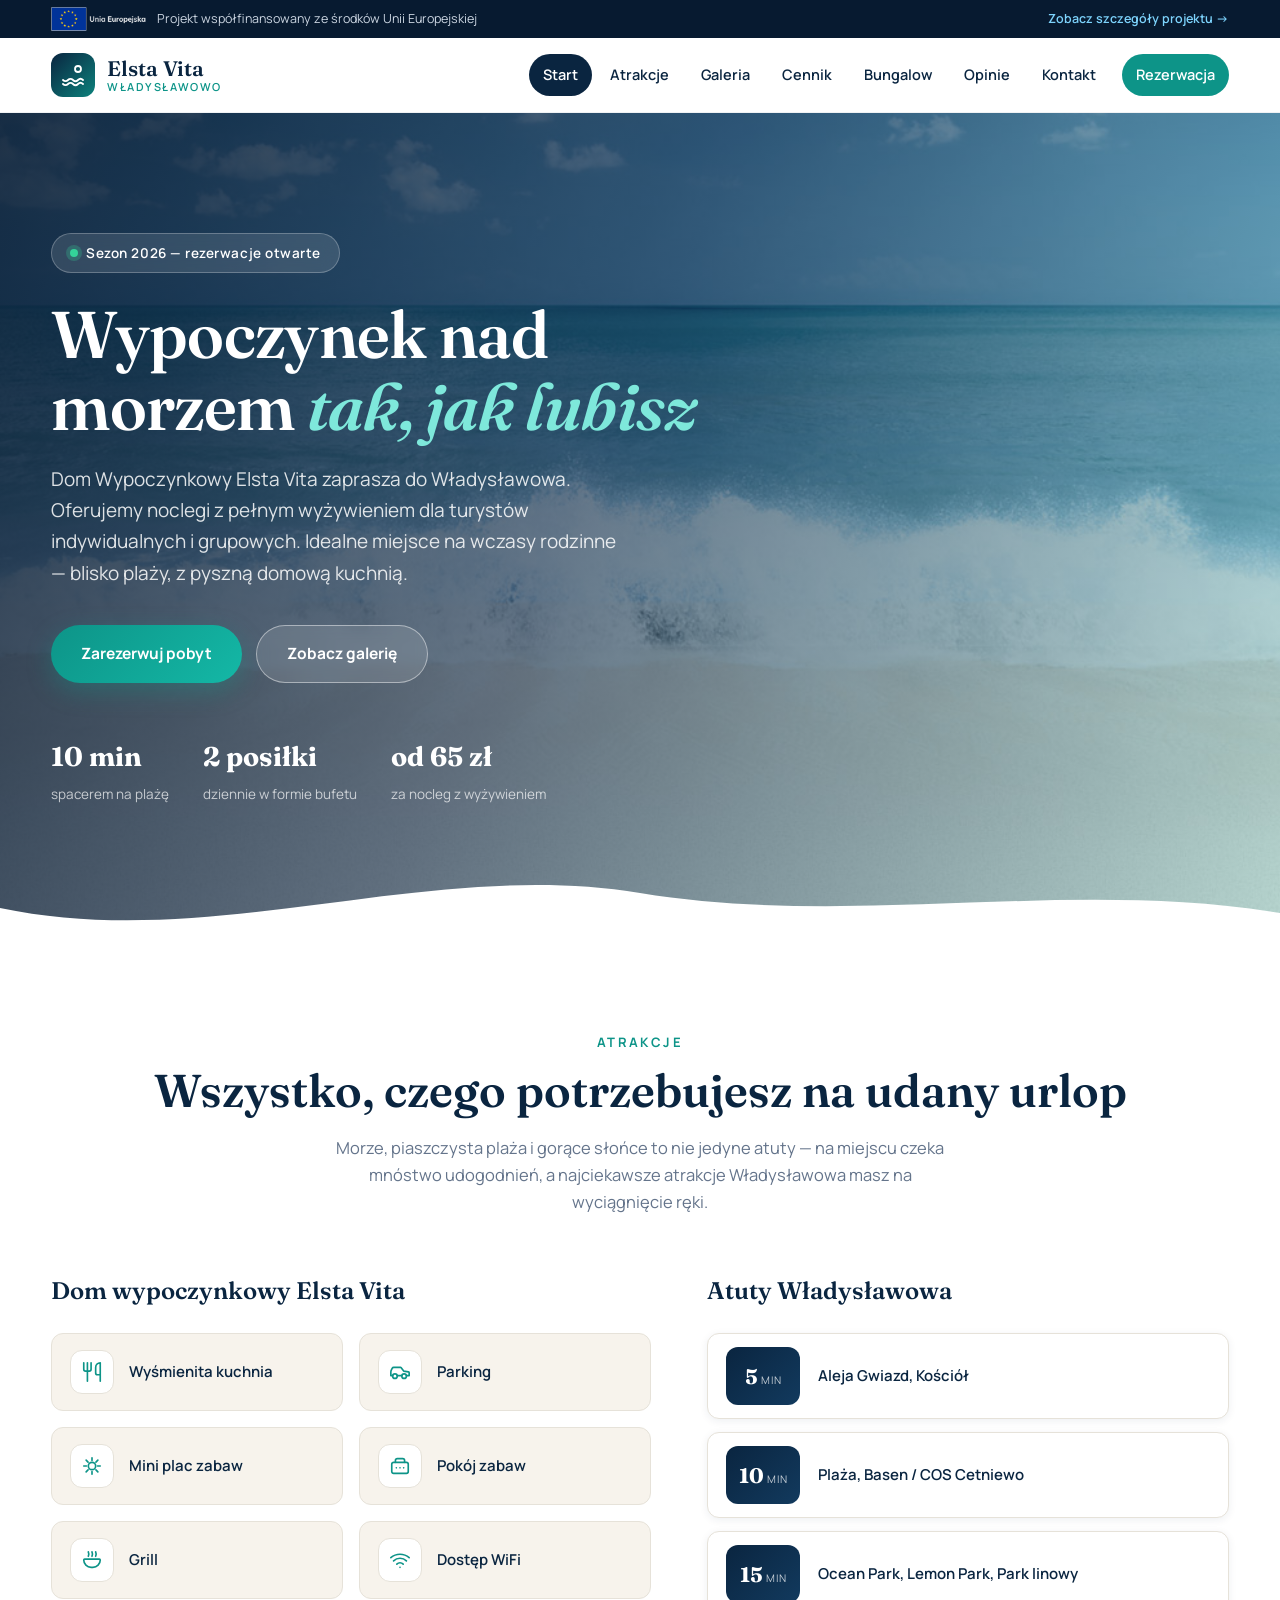
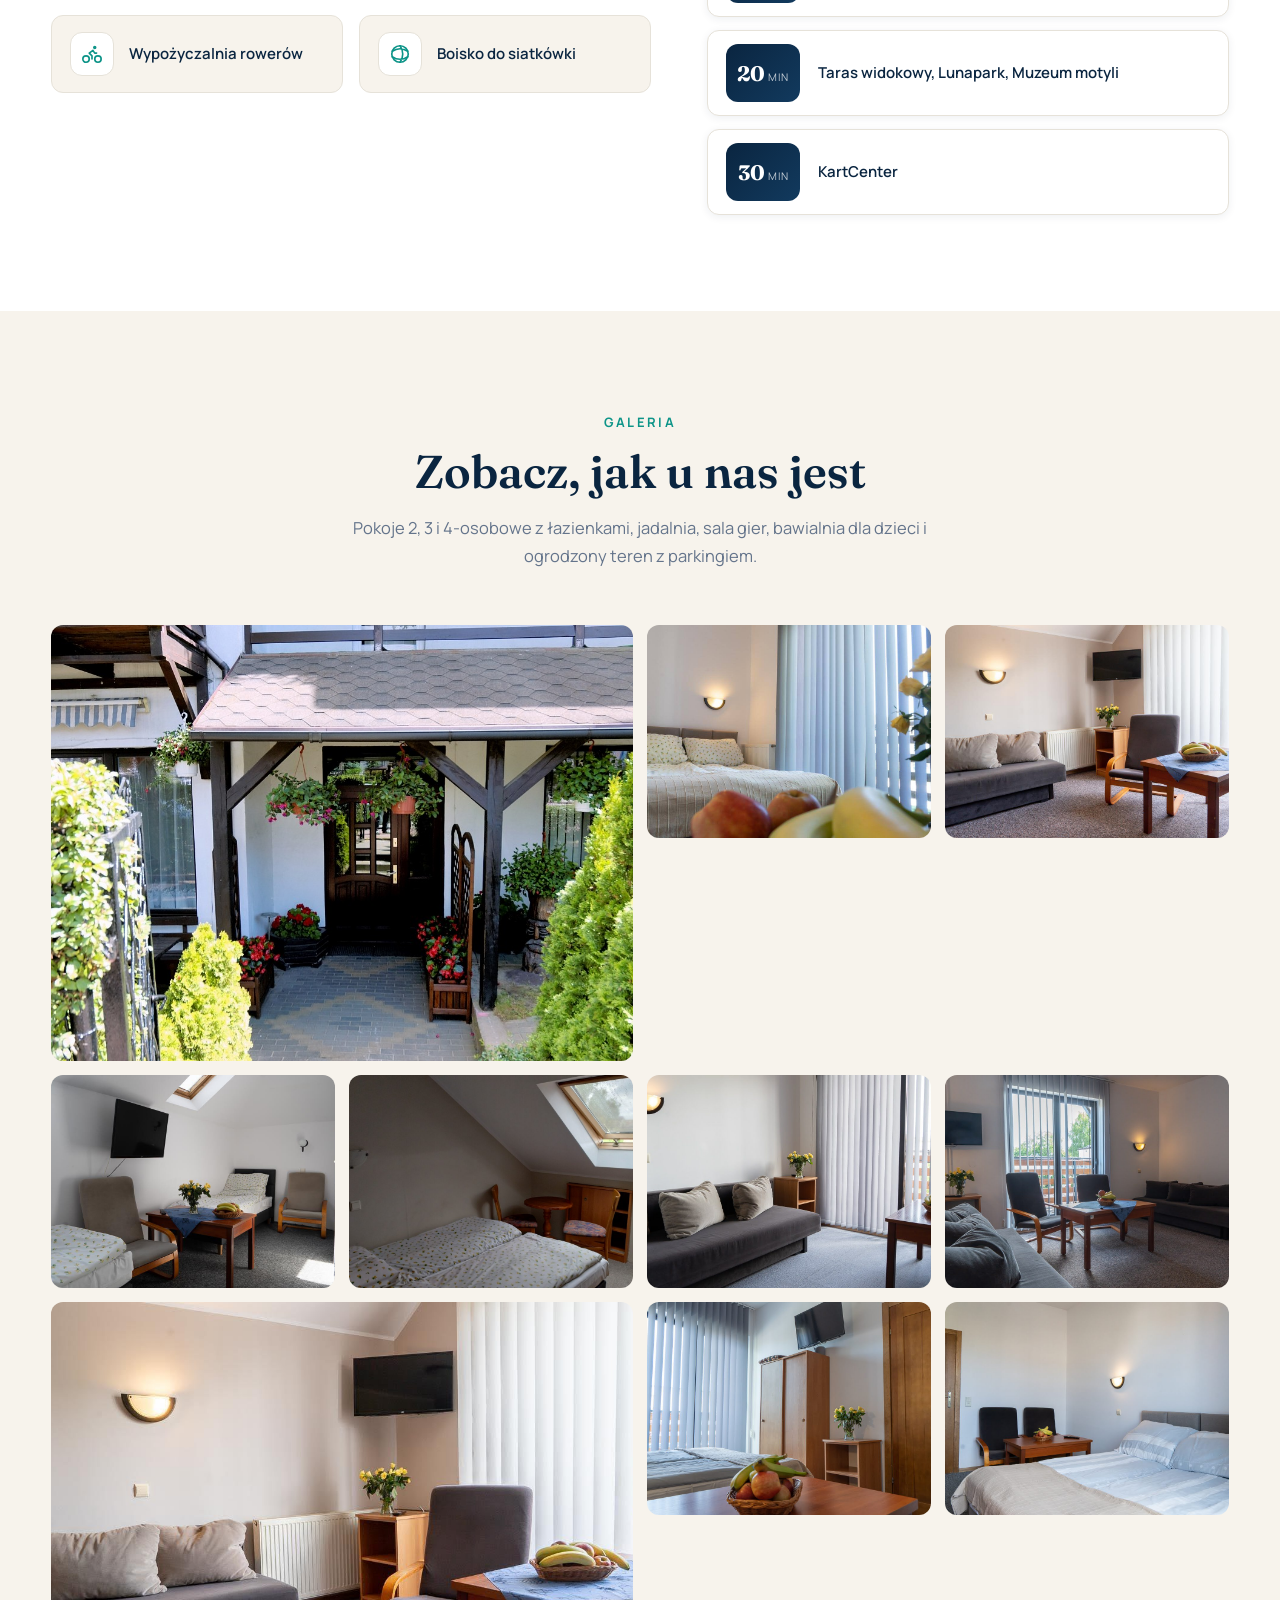
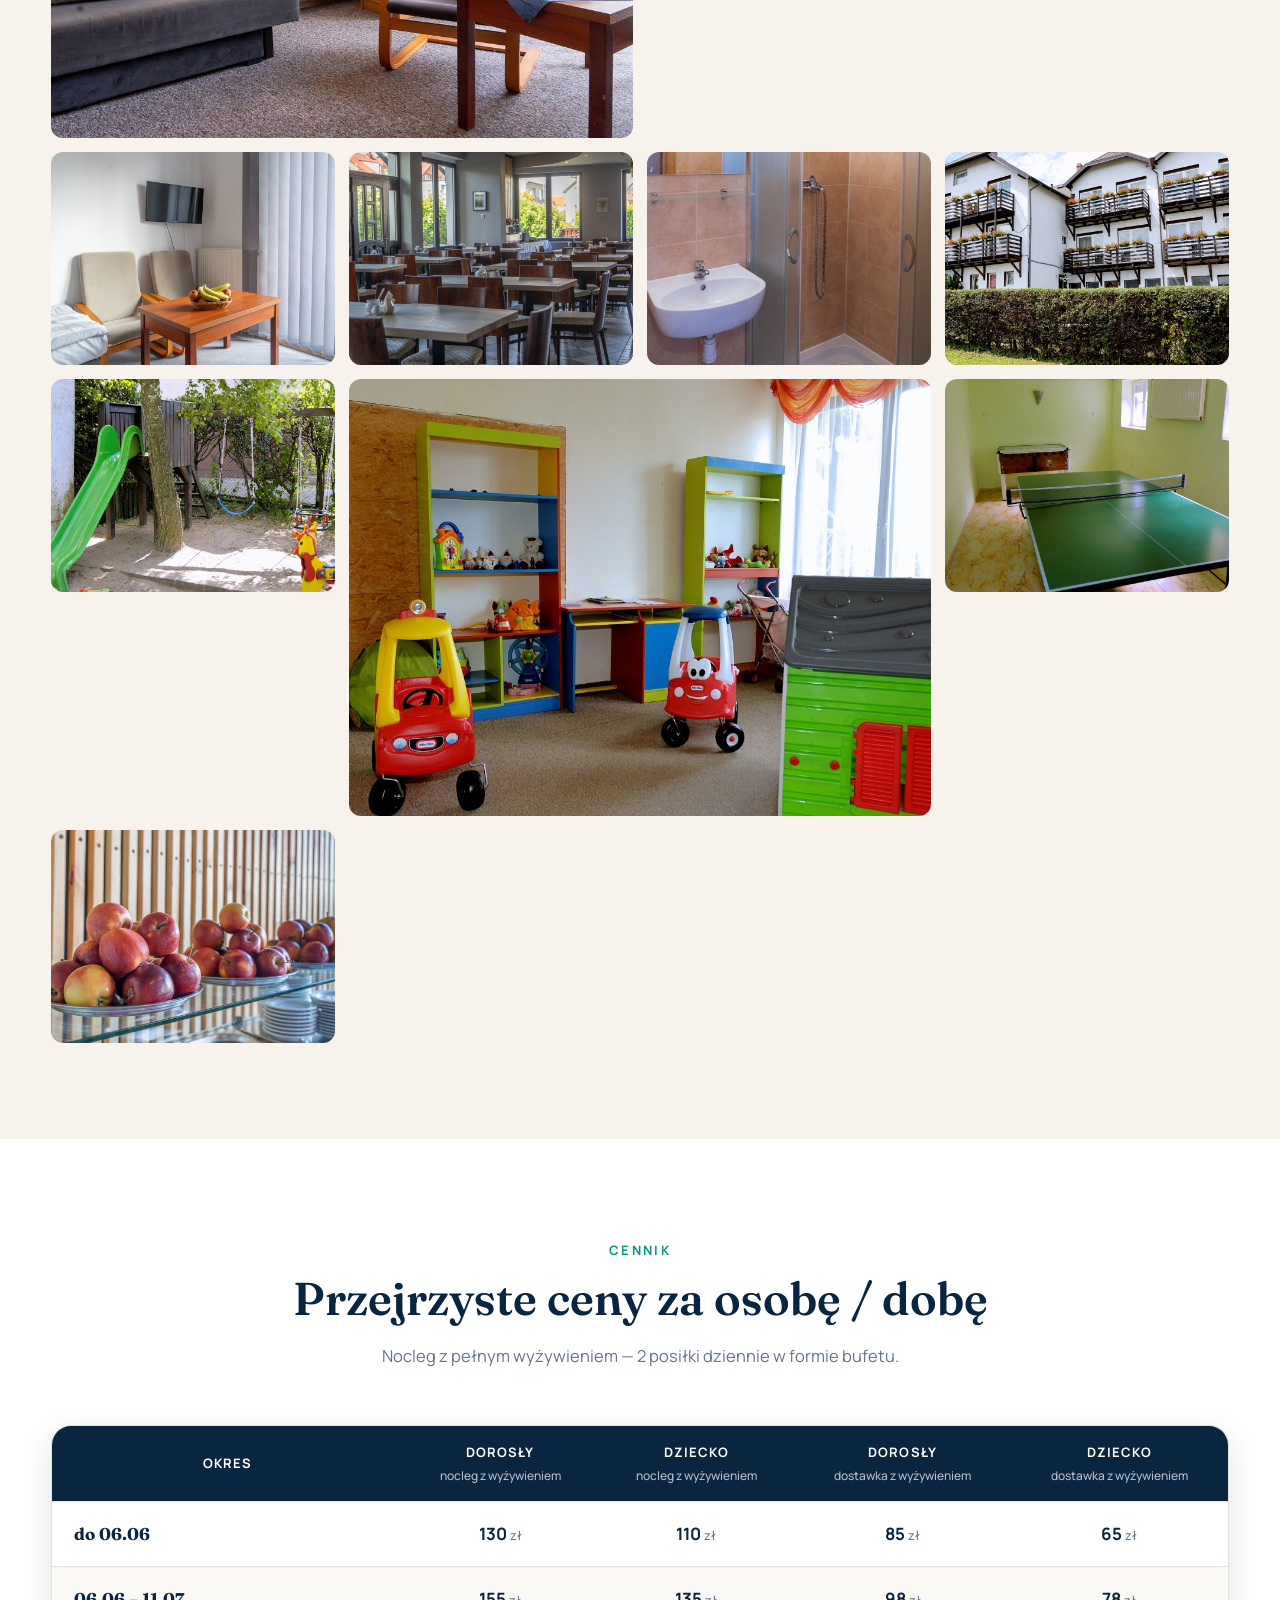
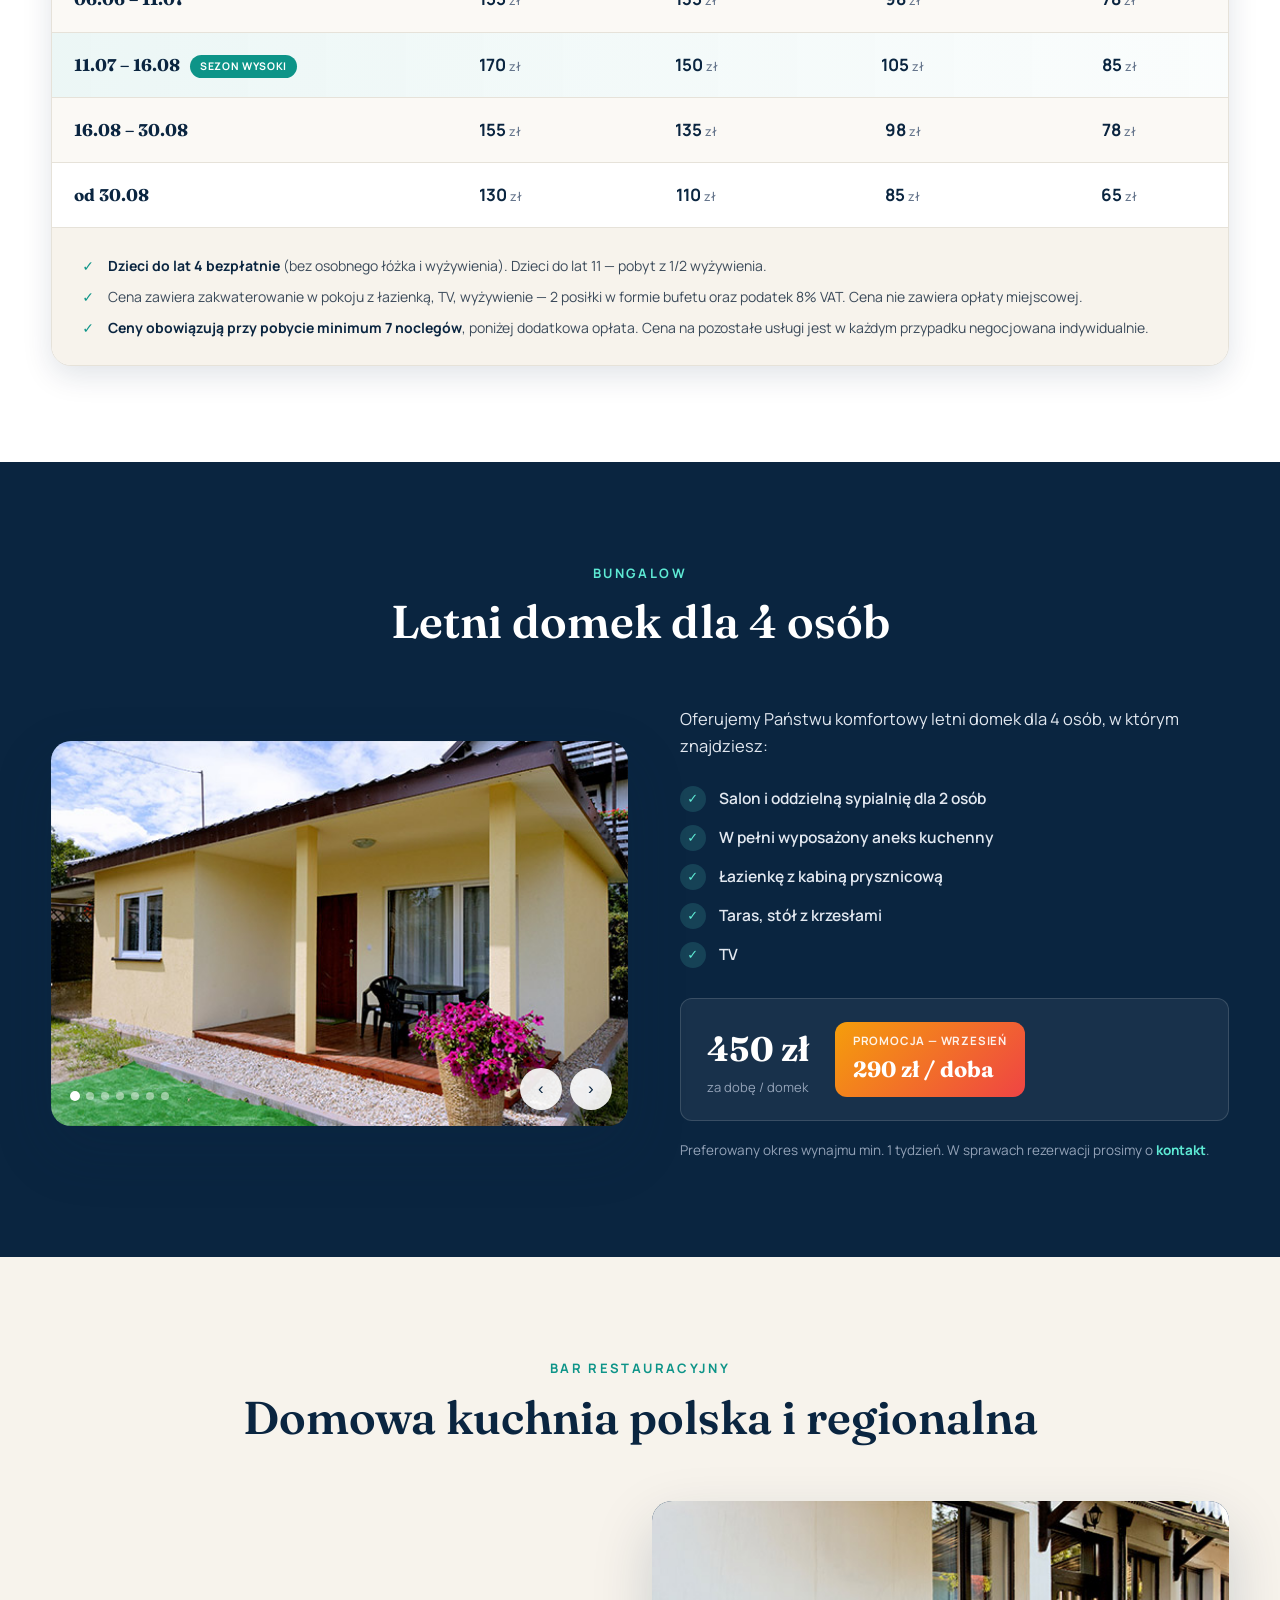
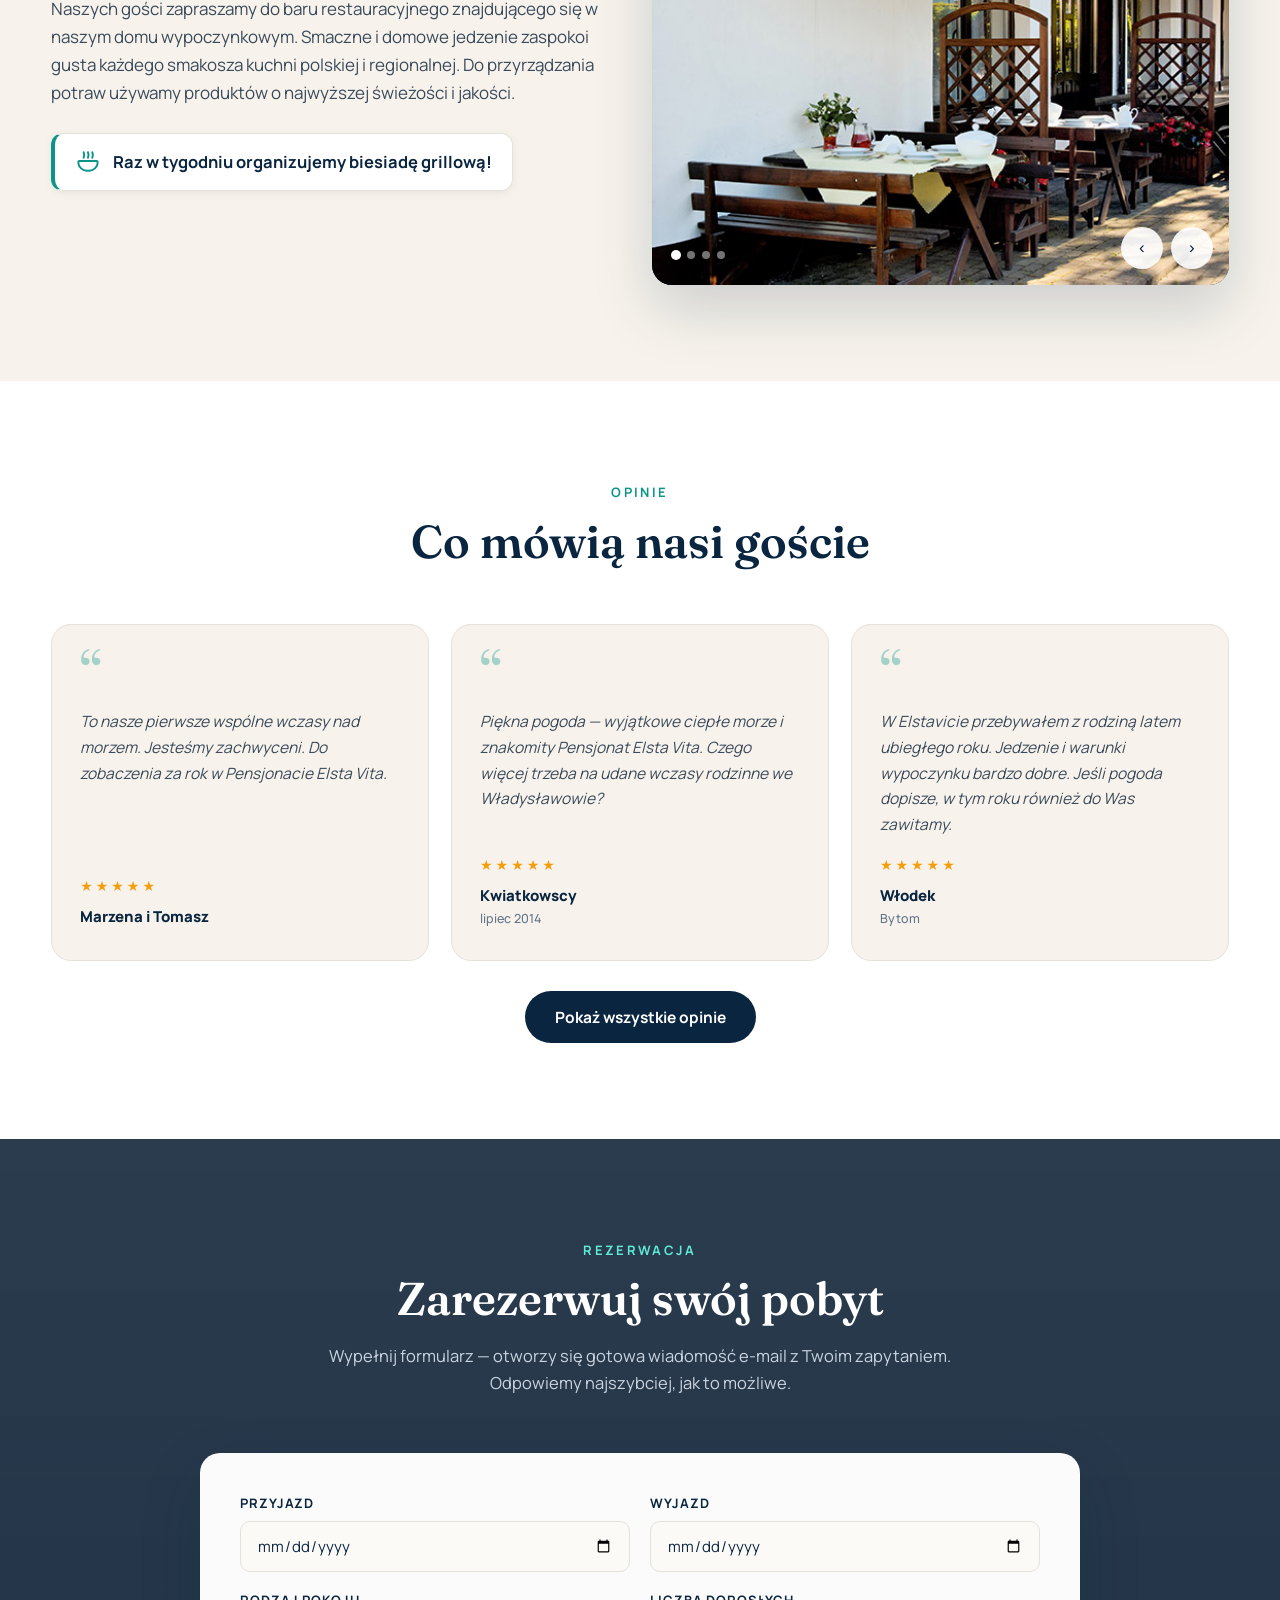
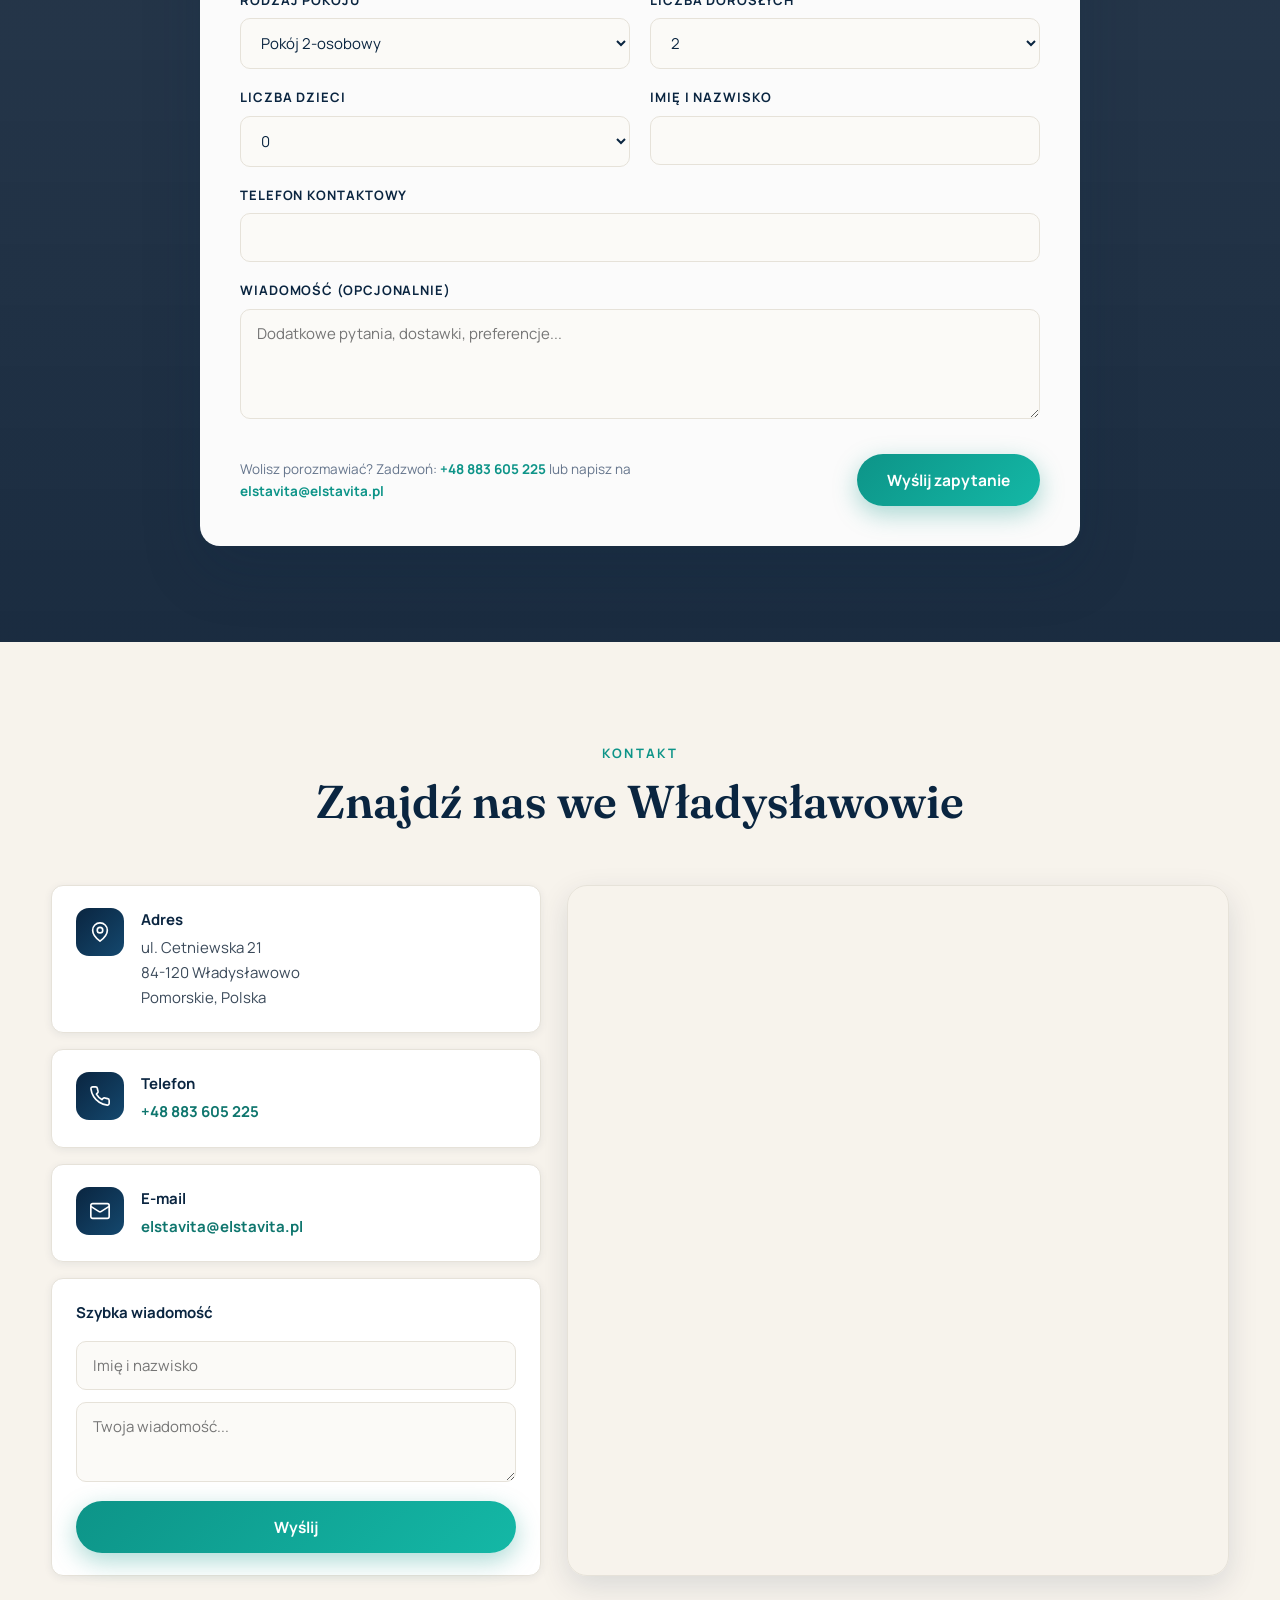
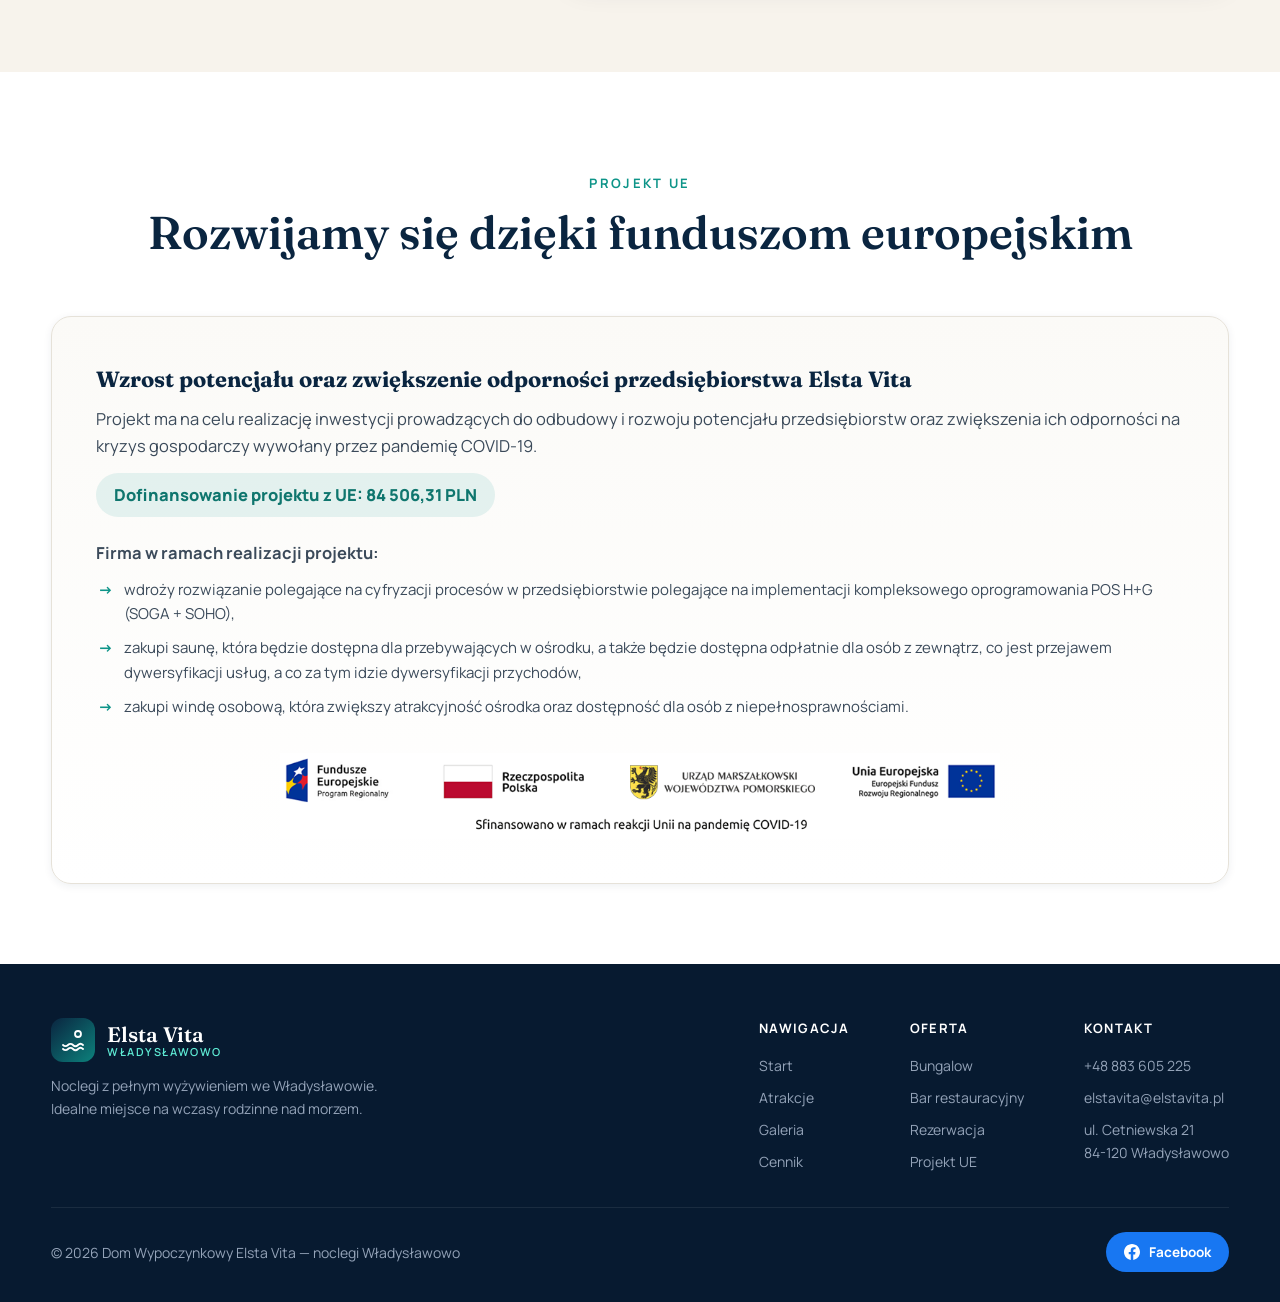
==== index.html @ b8ebc698 "Nowa nowoczesna strona Elsta Vita - responsywny redesign Co-Authored-By: Claude Fable 5 <noreply@ant" ====
<!doctype html>
<html lang="pl">
<head>
  <meta charset="UTF-8">
  <meta name="viewport" content="width=device-width, initial-scale=1.0">
  <title>Dom Wypoczynkowy Elsta Vita – noclegi Władysławowo</title>
  <meta name="description" content="Dom Wypoczynkowy Elsta Vita zaprasza do Władysławowa. Noclegi z pełnym wyżywieniem nad morzem — idealne miejsce na wczasy rodzinne, blisko plaży, z pyszną kuchnią.">
  <meta property="og:title" content="Dom Wypoczynkowy Elsta Vita – noclegi Władysławowo">
  <meta property="og:description" content="Noclegi z pełnym wyżywieniem we Władysławowie. Blisko plaży, wyśmienita kuchnia, wczasy rodzinne nad morzem.">
  <meta property="og:type" content="website">
  <link rel="preconnect" href="https://fonts.googleapis.com">
  <link rel="preconnect" href="https://fonts.gstatic.com" crossorigin>
  <link href="https://fonts.googleapis.com/css2?family=Fraunces:ital,wght@0,400;0,600;1,400&family=Manrope:wght@400;500;600;700;800&display=swap" rel="stylesheet">
  <link rel="stylesheet" href="assets/css/style.css">
  <link rel="icon" type="image/png" href="images/misc/logo.png">
</head>
<body>

  <!-- Pasek UE -->
  <div class="eu-bar">
    <div class="container">
      <div class="eu-note">
        <img src="images/misc/logo_unia_europejska.png" alt="Logo Unii Europejskiej">
        <span>Projekt współfinansowany ze środków Unii Europejskiej</span>
      </div>
      <a href="#projekty">Zobacz szczegóły projektu →</a>
    </div>
  </div>

  <!-- Nagłówek -->
  <header class="site-header">
    <div class="container nav-wrap">
      <a href="#start" class="brand">
        <span class="brand-mark">
          <svg width="24" height="24" viewBox="0 0 24 24" fill="none" stroke="currentColor" stroke-width="1.8" stroke-linecap="round" stroke-linejoin="round"><path d="M2 17c1.5 1.5 3.5 1.5 5 0s3.5-1.5 5 0 3.5 1.5 5 0 3.5-1.5 5 0"/><path d="M2 21c1.5 1.5 3.5 1.5 5 0s3.5-1.5 5 0 3.5 1.5 5 0 3.5-1.5 5 0"/><circle cx="17" cy="6" r="3"/></svg>
        </span>
        <span>Elsta Vita<small>Władysławowo</small></span>
      </a>

      <button class="nav-toggle" aria-label="Menu"><span></span></button>

      <nav class="main-nav">
        <ul>
          <li><a href="#start" class="active">Start</a></li>
          <li><a href="#atrakcje">Atrakcje</a></li>
          <li><a href="#galeria">Galeria</a></li>
          <li><a href="#cennik">Cennik</a></li>
          <li><a href="#bungalow">Bungalow</a></li>
          <li><a href="#opinie">Opinie</a></li>
          <li><a href="#kontakt">Kontakt</a></li>
          <li><a href="#rezerwacja" class="nav-cta">Rezerwacja</a></li>
        </ul>
      </nav>
    </div>
  </header>

  <!-- Start / Hero -->
  <section class="hero" id="start">
    <div class="container">
      <div class="hero-content">
        <div class="badge"><span class="dot"></span> Sezon 2026 — rezerwacje otwarte</div>
        <h1>Wypoczynek nad morzem <em>tak, jak lubisz</em></h1>
        <p class="sub">
          Dom Wypoczynkowy Elsta Vita zaprasza do Władysławowa. Oferujemy noclegi
          z pełnym wyżywieniem dla turystów indywidualnych i grupowych. Idealne miejsce
          na wczasy rodzinne — blisko plaży, z pyszną domową kuchnią.
        </p>
        <div class="hero-actions">
          <a href="#rezerwacja" class="btn btn-primary">Zarezerwuj pobyt</a>
          <a href="#galeria" class="btn btn-ghost">Zobacz galerię</a>
        </div>
        <div class="hero-facts">
          <div class="fact"><strong>10 min</strong><span>spacerem na plażę</span></div>
          <div class="fact"><strong>2 posiłki</strong><span>dziennie w formie bufetu</span></div>
          <div class="fact"><strong>od 65 zł</strong><span>za nocleg z wyżywieniem</span></div>
        </div>
      </div>
    </div>
    <div class="wave">
      <svg viewBox="0 0 1440 90" preserveAspectRatio="none"><path d="M0,50 C240,95 480,0 720,35 C960,70 1200,20 1440,55 L1440,90 L0,90 Z" fill="#ffffff"/></svg>
    </div>
  </section>

  <!-- Atrakcje -->
  <section id="atrakcje">
    <div class="container">
      <div class="section-head reveal">
        <span class="kicker">Atrakcje</span>
        <h2>Wszystko, czego potrzebujesz na udany urlop</h2>
        <p class="lead">Morze, piaszczysta plaża i gorące słońce to nie jedyne atuty — na miejscu czeka mnóstwo udogodnień, a najciekawsze atrakcje Władysławowa masz na wyciągnięcie ręki.</p>
      </div>

      <div class="atrakcje-grid">
        <div class="reveal">
          <h3 class="col-title">Dom wypoczynkowy Elsta Vita</h3>
          <div class="amenities">
            <div class="amenity"><span class="ico"><svg viewBox="0 0 24 24" fill="none" stroke="currentColor" stroke-width="1.8" stroke-linecap="round" stroke-linejoin="round"><path d="M3 2v7c0 1.1.9 2 2 2h4a2 2 0 0 0 2-2V2"/><path d="M7 2v20"/><path d="M21 15V2a5 5 0 0 0-5 5v6c0 1.1.9 2 2 2h3Zm0 0v7"/></svg></span>Wyśmienita kuchnia</div>
            <div class="amenity"><span class="ico"><svg viewBox="0 0 24 24" fill="none" stroke="currentColor" stroke-width="1.8" stroke-linecap="round" stroke-linejoin="round"><path d="M14 16H9m10 0h3v-3.15a1 1 0 0 0-.84-.99L16 11l-2.7-3.6a1 1 0 0 0-.8-.4H5.24a2 2 0 0 0-1.8 1.1l-.8 1.63A6 6 0 0 0 2 12.42V16h2"/><circle cx="6.5" cy="16.5" r="2.5"/><circle cx="16.5" cy="16.5" r="2.5"/></svg></span>Parking</div>
            <div class="amenity"><span class="ico"><svg viewBox="0 0 24 24" fill="none" stroke="currentColor" stroke-width="1.8" stroke-linecap="round" stroke-linejoin="round"><path d="M12 3v3m0 12v3M5.6 5.6l2.1 2.1m8.6 8.6 2.1 2.1M3 12h3m12 0h3M5.6 18.4l2.1-2.1m8.6-8.6 2.1-2.1"/><circle cx="12" cy="12" r="4"/></svg></span>Mini plac zabaw</div>
            <div class="amenity"><span class="ico"><svg viewBox="0 0 24 24" fill="none" stroke="currentColor" stroke-width="1.8" stroke-linecap="round" stroke-linejoin="round"><rect x="3" y="8" width="18" height="12" rx="2"/><path d="M7 8V6a2 2 0 0 1 2-2h6a2 2 0 0 1 2 2v2"/><path d="M8 14h.01M12 14h.01M16 14h.01"/></svg></span>Pokój zabaw</div>
            <div class="amenity"><span class="ico"><svg viewBox="0 0 24 24" fill="none" stroke="currentColor" stroke-width="1.8" stroke-linecap="round" stroke-linejoin="round"><path d="M4 11h16a1 1 0 0 1 1 1 8 8 0 0 1-8 8h-2a8 8 0 0 1-8-8 1 1 0 0 1 1-1Z"/><path d="M8 8c0-1 .5-1.5.5-2.5S8 4 8 3m4 5c0-1 .5-1.5.5-2.5S12 4 12 3m4 5c0-1 .5-1.5.5-2.5S16 4 16 3"/></svg></span>Grill</div>
            <div class="amenity"><span class="ico"><svg viewBox="0 0 24 24" fill="none" stroke="currentColor" stroke-width="1.8" stroke-linecap="round" stroke-linejoin="round"><path d="M5 13a10 10 0 0 1 14 0M8.5 16.5a5 5 0 0 1 7 0M2 9.5a15 15 0 0 1 20 0"/><path d="M12 20h.01"/></svg></span>Dostęp WiFi</div>
            <div class="amenity"><span class="ico"><svg viewBox="0 0 24 24" fill="none" stroke="currentColor" stroke-width="1.8" stroke-linecap="round" stroke-linejoin="round"><circle cx="5.5" cy="17.5" r="3.5"/><circle cx="18.5" cy="17.5" r="3.5"/><path d="M15 6a1 1 0 1 0 0-2 1 1 0 0 0 0 2Zm-3 11.5V14l-3-3 4-3 2 3h2"/></svg></span>Wypożyczalnia rowerów</div>
            <div class="amenity"><span class="ico"><svg viewBox="0 0 24 24" fill="none" stroke="currentColor" stroke-width="1.8" stroke-linecap="round" stroke-linejoin="round"><circle cx="12" cy="12" r="9"/><path d="M12 3a15 15 0 0 1 0 18M3.5 9a15 15 0 0 1 17 0M3.5 15a15 15 0 0 0 17 0"/></svg></span>Boisko do siatkówki</div>
          </div>
        </div>

        <div class="reveal d1">
          <h3 class="col-title">Atuty Władysławowa</h3>
          <div class="distances">
            <div class="distance"><span class="time"><span><b>5</b> <i>min</i></span></span><p>Aleja Gwiazd, Kościół</p></div>
            <div class="distance"><span class="time"><span><b>10</b> <i>min</i></span></span><p>Plaża, Basen / COS Cetniewo</p></div>
            <div class="distance"><span class="time"><span><b>15</b> <i>min</i></span></span><p>Ocean Park, Lemon Park, Park linowy</p></div>
            <div class="distance"><span class="time"><span><b>20</b> <i>min</i></span></span><p>Taras widokowy, Lunapark, Muzeum motyli</p></div>
            <div class="distance"><span class="time"><span><b>30</b> <i>min</i></span></span><p>KartCenter</p></div>
          </div>
        </div>
      </div>
    </div>
  </section>

  <!-- Galeria -->
  <section id="galeria">
    <div class="container">
      <div class="section-head reveal">
        <span class="kicker">Galeria</span>
        <h2>Zobacz, jak u nas jest</h2>
        <p class="lead">Pokoje 2, 3 i 4-osobowe z łazienkami, jadalnia, sala gier, bawialnia dla dzieci i ogrodzony teren z parkingiem.</p>
      </div>

      <div class="gallery-grid reveal">
        <button class="gallery-item wide" data-title="Dom Wczasowy Elsta Vita" data-desc="Teren pensjonatu jest ogrodzony z możliwością dogodnego zaparkowania samochodu."><img src="images/gallery/DSC_5331_DxO-1280x720.jpg" alt="Dom Wczasowy Elsta Vita" loading="lazy"><span class="cap">Dom Wczasowy Elsta Vita</span></button>
        <button class="gallery-item" data-title="Pokoje" data-desc="Pokoje 2, 3 i 4-osobowe z możliwością dostawek. Każdy pokój z łazienką i kabiną prysznicową. TV bezpłatnie."><img src="images/gallery/109-5-1224x720.jpg" alt="Pokój" loading="lazy"><span class="cap">Pokoje</span></button>
        <button class="gallery-item" data-title="Pokoje" data-desc="Pokoje 2, 3 i 4-osobowe z możliwością dostawek. Każdy pokój z łazienką i kabiną prysznicową. TV bezpłatnie."><img src="images/gallery/Wladek1-47-1224x720.jpg" alt="Pokój" loading="lazy"><span class="cap">Pokoje</span></button>
        <button class="gallery-item" data-title="Pokój na poddaszu" data-desc="Pokoje 2, 3 i 4-osobowe z możliwością dostawek. Każdy pokój z łazienką i kabiną prysznicową. TV bezpłatnie."><img src="images/gallery/210-4-1224x720.jpg" alt="Pokój na poddaszu" loading="lazy"><span class="cap">Pokój na poddaszu</span></button>
        <button class="gallery-item" data-title="Pokój na poddaszu" data-desc="Pokoje 2, 3 i 4-osobowe z możliwością dostawek. Każdy pokój z łazienką i kabiną prysznicową. TV bezpłatnie."><img src="images/gallery/302-3-1280x720.jpg" alt="Pokój na poddaszu" loading="lazy"><span class="cap">Pokój na poddaszu</span></button>
        <button class="gallery-item" data-title="Pokoje" data-desc="Pokoje 2 i 3-osobowe z możliwością dostawek. Każdy pokój z łazienką i kabiną prysznicową. TV bezpłatnie."><img src="images/gallery/101-1-1269x720.jpg" alt="Pokój" loading="lazy"><span class="cap">Pokoje</span></button>
        <button class="gallery-item" data-title="Pokoje" data-desc="Pokoje 2 i 3-osobowe z możliwością dostawek. Każdy pokój z łazienką i kabiną prysznicową. TV bezpłatnie."><img src="images/gallery/113-2-1224x720.jpg" alt="Pokój" loading="lazy"><span class="cap">Pokoje</span></button>
        <button class="gallery-item wide" data-title="Pokoje" data-desc="Pokoje 2 i 3-osobowe z możliwością dostawek. Każdy pokój z łazienką i kabiną prysznicową. TV bezpłatnie."><img src="images/gallery/213-3-1224x720.jpg" alt="Pokój" loading="lazy"><span class="cap">Pokoje</span></button>
        <button class="gallery-item" data-title="Pokoje" data-desc=""><img src="images/gallery/106-6-1224x720.jpg" alt="Pokój" loading="lazy"><span class="cap">Pokoje</span></button>
        <button class="gallery-item" data-title="Pokoje" data-desc="Pokoje 2 i 3-osobowe z możliwością dostawek. Każdy pokój z łazienką i kabiną prysznicową. TV bezpłatnie."><img src="images/gallery/106-7-1224x720.jpg" alt="Pokój" loading="lazy"><span class="cap">Pokoje</span></button>
        <button class="gallery-item" data-title="Pokoje" data-desc="Pokoje 2, 3 i 4-osobowe z możliwością dostawek. Każdy pokój z łazienką i kabiną prysznicową. TV bezpłatnie."><img src="images/gallery/104-3-1224x720.jpg" alt="Pokój" loading="lazy"><span class="cap">Pokoje</span></button>
        <button class="gallery-item" data-title="Jadalnia" data-desc=""><img src="images/gallery/Jad-5-1224x720.jpg" alt="Jadalnia" loading="lazy"><span class="cap">Jadalnia</span></button>
        <button class="gallery-item" data-title="Łazienki" data-desc="Każdy pokój wyposażony jest w łazienkę z kabiną prysznicową."><img src="images/gallery/107-4-816x720.jpg" alt="Łazienka" loading="lazy"><span class="cap">Łazienki</span></button>
        <button class="gallery-item" data-title="Dom wypoczynkowy Elsta Vita" data-desc="Najlepsze miejsce na nocleg we Władysławowie."><img src="images/gallery/DSC_5262_DxO-1280x720.jpg" alt="Dom wypoczynkowy Elsta Vita" loading="lazy"><span class="cap">Elsta Vita</span></button>
        <button class="gallery-item" data-title="Plac zabaw" data-desc=""><img src="images/gallery/DSC_5334_DxO-1280x720.jpg" alt="Plac zabaw" loading="lazy"><span class="cap">Plac zabaw</span></button>
        <button class="gallery-item wide" data-title="Bawialnia" data-desc="Dla rodzin z dziećmi przygotowaliśmy specjalne pomieszczenie z mnóstwem atrakcyjnych zabawek. W deszczowe dni organizujemy konkursy dla najmłodszych."><img src="images/gallery/DSC_5338_DxO-1280x720.jpg" alt="Bawialnia" loading="lazy"><span class="cap">Bawialnia</span></button>
        <button class="gallery-item" data-title="Sala gier" data-desc="Do dyspozycji naszych gości stół do ping ponga, piłkarzyki, dart."><img src="images/gallery/DSC_5343_DxO-1280x720.jpg" alt="Sala gier" loading="lazy"><span class="cap">Sala gier</span></button>
        <button class="gallery-item" data-title="Jadalnia" data-desc=""><img src="images/gallery/Jad-3-1280x720.jpg" alt="Jadalnia" loading="lazy"><span class="cap">Jadalnia</span></button>
      </div>
    </div>
  </section>

  <!-- Lightbox -->
  <div class="lightbox" id="lightbox">
    <button class="lb-close" aria-label="Zamknij">✕</button>
    <button class="lb-prev" aria-label="Poprzednie">‹</button>
    <img src="" alt="">
    <div class="lb-caption"><h4></h4><p></p></div>
    <button class="lb-next" aria-label="Następne">›</button>
  </div>

  <!-- Cennik -->
  <section id="cennik">
    <div class="container">
      <div class="section-head reveal">
        <span class="kicker">Cennik</span>
        <h2>Przejrzyste ceny za osobę / dobę</h2>
        <p class="lead">Nocleg z pełnym wyżywieniem — 2 posiłki dziennie w formie bufetu.</p>
      </div>

      <div class="pricing-wrap reveal">
        <div class="pricing-scroll">
          <table class="pricing">
            <thead>
              <tr>
                <th>Okres</th>
                <th>Dorosły<small>nocleg z wyżywieniem</small></th>
                <th>Dziecko<small>nocleg z wyżywieniem</small></th>
                <th>Dorosły<small>dostawka z wyżywieniem</small></th>
                <th>Dziecko<small>dostawka z wyżywieniem</small></th>
              </tr>
            </thead>
            <tbody>
              <tr>
                <th>do 06.06</th>
                <td>130 <span>zł</span></td><td>110 <span>zł</span></td><td>85 <span>zł</span></td><td>65 <span>zł</span></td>
              </tr>
              <tr>
                <th>06.06 – 11.07</th>
                <td>155 <span>zł</span></td><td>135 <span>zł</span></td><td>98 <span>zł</span></td><td>78 <span>zł</span></td>
              </tr>
              <tr class="hot">
                <th>11.07 – 16.08</th>
                <td>170 <span>zł</span></td><td>150 <span>zł</span></td><td>105 <span>zł</span></td><td>85 <span>zł</span></td>
              </tr>
              <tr>
                <th>16.08 – 30.08</th>
                <td>155 <span>zł</span></td><td>135 <span>zł</span></td><td>98 <span>zł</span></td><td>78 <span>zł</span></td>
              </tr>
              <tr>
                <th>od 30.08</th>
                <td>130 <span>zł</span></td><td>110 <span>zł</span></td><td>85 <span>zł</span></td><td>65 <span>zł</span></td>
              </tr>
            </tbody>
          </table>
        </div>
        <ul class="pricing-notes">
          <li><strong>Dzieci do lat 4 bezpłatnie</strong> (bez osobnego łóżka i wyżywienia). Dzieci do lat 11 — pobyt z 1/2 wyżywienia.</li>
          <li>Cena zawiera zakwaterowanie w pokoju z łazienką, TV, wyżywienie — 2 posiłki w formie bufetu oraz podatek 8% VAT. Cena nie zawiera opłaty miejscowej.</li>
          <li><strong>Ceny obowiązują przy pobycie minimum 7 noclegów</strong>, poniżej dodatkowa opłata. Cena na pozostałe usługi jest w każdym przypadku negocjowana indywidualnie.</li>
        </ul>
      </div>
    </div>
  </section>

  <!-- Bungalow -->
  <section id="bungalow">
    <div class="container">
      <div class="section-head reveal">
        <span class="kicker">Bungalow</span>
        <h2>Letni domek dla 4 osób</h2>
      </div>

      <div class="split">
        <div class="carousel reveal" id="bungalow-carousel">
          <div class="slides">
            <div class="slide active"><img src="images/bungalow/01.jpg" alt="Bungalow — widok zewnętrzny" loading="lazy"></div>
            <div class="slide"><img src="images/bungalow/02.jpg" alt="Bungalow" loading="lazy"></div>
            <div class="slide"><img src="images/bungalow/03.jpg" alt="Bungalow — wnętrze" loading="lazy"></div>
            <div class="slide"><img src="images/bungalow/04.jpg" alt="Bungalow — wnętrze" loading="lazy"></div>
            <div class="slide"><img src="images/bungalow/05.jpg" alt="Bungalow — wnętrze" loading="lazy"></div>
            <div class="slide"><img src="images/bungalow/06.jpg" alt="Bungalow — wnętrze" loading="lazy"></div>
            <div class="slide"><img src="images/bungalow/07.jpg" alt="Bungalow — taras" loading="lazy"></div>
          </div>
          <div class="c-dots"></div>
          <div class="c-nav">
            <button class="c-prev" aria-label="Poprzednie zdjęcie">‹</button>
            <button class="c-next" aria-label="Następne zdjęcie">›</button>
          </div>
        </div>

        <div class="reveal d1">
          <p>Oferujemy Państwu komfortowy letni domek dla 4 osób, w którym znajdziesz:</p>
          <ul class="feature-list">
            <li><span class="tick">✓</span>Salon i oddzielną sypialnię dla 2 osób</li>
            <li><span class="tick">✓</span>W pełni wyposażony aneks kuchenny</li>
            <li><span class="tick">✓</span>Łazienkę z kabiną prysznicową</li>
            <li><span class="tick">✓</span>Taras, stół z krzesłami</li>
            <li><span class="tick">✓</span>TV</li>
          </ul>
          <div class="price-card">
            <div class="p-main"><strong>450 zł</strong><span>za dobę / domek</span></div>
            <div class="p-promo"><span>Promocja — wrzesień</span><b>290 zł / doba</b></div>
          </div>
          <p class="note">Preferowany okres wynajmu min. 1 tydzień. W sprawach rezerwacji prosimy o <a href="#kontakt">kontakt</a>.</p>
        </div>
      </div>
    </div>
  </section>

  <!-- Bar restauracyjny -->
  <section id="bar">
    <div class="container">
      <div class="section-head reveal">
        <span class="kicker">Bar restauracyjny</span>
        <h2>Domowa kuchnia polska i regionalna</h2>
      </div>

      <div class="split">
        <div class="reveal">
          <p class="txt">Naszych gości zapraszamy do baru restauracyjnego znajdującego się w naszym domu wypoczynkowym. Smaczne i domowe jedzenie zaspokoi gusta każdego smakosza kuchni polskiej i regionalnej. Do przyrządzania potraw używamy produktów o najwyższej świeżości i jakości.</p>
          <div class="highlight">
            <svg width="26" height="26" viewBox="0 0 24 24" fill="none" stroke="#0d9488" stroke-width="1.8" stroke-linecap="round" stroke-linejoin="round"><path d="M4 11h16a1 1 0 0 1 1 1 8 8 0 0 1-8 8h-2a8 8 0 0 1-8-8 1 1 0 0 1 1-1Z"/><path d="M8 8c0-1 .5-1.5.5-2.5S8 4 8 3m4 5c0-1 .5-1.5.5-2.5S12 4 12 3m4 5c0-1 .5-1.5.5-2.5S16 4 16 3"/></svg>
            Raz w tygodniu organizujemy biesiadę grillową!
          </div>
        </div>

        <div class="carousel reveal d1" id="bar-carousel">
          <div class="slides">
            <div class="slide active"><img src="images/bar/01.jpg" alt="Bar restauracyjny" loading="lazy"></div>
            <div class="slide"><img src="images/bar/02.jpg" alt="Bar restauracyjny" loading="lazy"></div>
            <div class="slide"><img src="images/bar/03.jpg" alt="Bar restauracyjny" loading="lazy"></div>
            <div class="slide"><img src="images/bar/04.jpg" alt="Bar restauracyjny" loading="lazy"></div>
          </div>
          <div class="c-dots"></div>
          <div class="c-nav">
            <button class="c-prev" aria-label="Poprzednie zdjęcie">‹</button>
            <button class="c-next" aria-label="Następne zdjęcie">›</button>
          </div>
        </div>
      </div>
    </div>
  </section>

  <!-- Opinie -->
  <section id="opinie">
    <div class="container">
      <div class="section-head reveal">
        <span class="kicker">Opinie</span>
        <h2>Co mówią nasi goście</h2>
      </div>

      <div class="reviews reveal">
        <div class="review">
          <div class="quote-mark">“</div>
          <p class="body">To nasze pierwsze wspólne wczasy nad morzem. Jesteśmy zachwyceni. Do zobaczenia za rok w Pensjonacie Elsta Vita.</p>
          <div class="stars">★★★★★</div>
          <div class="who">Marzena i Tomasz</div>
        </div>
        <div class="review">
          <div class="quote-mark">“</div>
          <p class="body">Piękna pogoda — wyjątkowe ciepłe morze i znakomity Pensjonat Elsta Vita. Czego więcej trzeba na udane wczasy rodzinne we Władysławowie?</p>
          <div class="stars">★★★★★</div>
          <div class="who">Kwiatkowscy <small>lipiec 2014</small></div>
        </div>
        <div class="review">
          <div class="quote-mark">“</div>
          <p class="body">W Elstavicie przebywałem z rodziną latem ubiegłego roku. Jedzenie i warunki wypoczynku bardzo dobre. Jeśli pogoda dopisze, w tym roku również do Was zawitamy.</p>
          <div class="stars">★★★★★</div>
          <div class="who">Włodek <small>Bytom</small></div>
        </div>
        <div class="review">
          <div class="quote-mark">“</div>
          <p class="body">Polecamy wszystkim amatorom wypoczynku w rozsądnych pieniądzach. Dobra lokalizacja. Śmiało można odpocząć od używania samochodu. Wszędzie blisko.</p>
          <div class="stars">★★★★★</div>
          <div class="who">Marysia i Jacek <small>Warszawa</small></div>
        </div>
        <div class="review">
          <div class="quote-mark">“</div>
          <p class="body">Spędziliśmy w Elstavicie dwa tygodnie. Warunki dobre, jedzenie dobre. Śmiało polecamy wszystkim.</p>
          <div class="stars">★★★★★</div>
          <div class="who">Patrycja i Piotr <small>Białystok</small></div>
        </div>
      </div>
      <div class="reviews-more reveal">
        <button class="btn" id="reviews-more-btn">Pokaż wszystkie opinie</button>
      </div>
    </div>
  </section>

  <!-- Rezerwacja -->
  <section id="rezerwacja">
    <div class="container">
      <div class="section-head reveal">
        <span class="kicker">Rezerwacja</span>
        <h2>Zarezerwuj swój pobyt</h2>
        <p class="lead">Wypełnij formularz — otworzy się gotowa wiadomość e-mail z Twoim zapytaniem. Odpowiemy najszybciej, jak to możliwe.</p>
      </div>

      <form class="booking-card reveal" id="booking-form">
        <div class="form-grid">
          <div class="field"><label for="arrival">Przyjazd</label><input type="date" id="arrival" name="arrival" required></div>
          <div class="field"><label for="departure">Wyjazd</label><input type="date" id="departure" name="departure" required></div>
          <div class="field">
            <label for="room">Rodzaj pokoju</label>
            <select id="room" name="room">
              <option>Pokój 2-osobowy</option>
              <option>Pokój 3-osobowy</option>
              <option>Pokój 4-osobowy</option>
              <option>Bungalow (4 osoby)</option>
            </select>
          </div>
          <div class="field">
            <label for="adults">Liczba dorosłych</label>
            <select id="adults" name="adults"><option>1</option><option selected>2</option><option>3</option><option>4</option><option>5+</option></select>
          </div>
          <div class="field">
            <label for="children">Liczba dzieci</label>
            <select id="children" name="children"><option selected>0</option><option>1</option><option>2</option><option>3</option><option>4+</option></select>
          </div>
          <div class="field"><label for="b-name">Imię i nazwisko</label><input type="text" id="b-name" name="name" required autocomplete="name"></div>
          <div class="field full"><label for="b-phone">Telefon kontaktowy</label><input type="tel" id="b-phone" name="phone" required autocomplete="tel"></div>
          <div class="field full"><label for="b-message">Wiadomość (opcjonalnie)</label><textarea id="b-message" name="message" placeholder="Dodatkowe pytania, dostawki, preferencje..."></textarea></div>
        </div>
        <div class="booking-actions">
          <p class="hint">Wolisz porozmawiać? Zadzwoń: <a href="tel:+48883605225">+48 883 605 225</a> lub napisz na <a href="mailto:elstavita@elstavita.pl">elstavita@elstavita.pl</a></p>
          <button type="submit" class="btn btn-primary">Wyślij zapytanie</button>
        </div>
      </form>
    </div>
  </section>

  <!-- Kontakt -->
  <section id="kontakt">
    <div class="container">
      <div class="section-head reveal">
        <span class="kicker">Kontakt</span>
        <h2>Znajdź nas we Władysławowie</h2>
      </div>

      <div class="contact-grid">
        <div class="contact-cards reveal">
          <div class="contact-card">
            <span class="ico"><svg viewBox="0 0 24 24" fill="none" stroke="currentColor" stroke-width="1.8" stroke-linecap="round" stroke-linejoin="round"><path d="M20 10c0 6-8 12-8 12s-8-6-8-12a8 8 0 0 1 16 0Z"/><circle cx="12" cy="10" r="3"/></svg></span>
            <div><h4>Adres</h4><p>ul. Cetniewska 21<br>84-120 Władysławowo<br>Pomorskie, Polska</p></div>
          </div>
          <div class="contact-card">
            <span class="ico"><svg viewBox="0 0 24 24" fill="none" stroke="currentColor" stroke-width="1.8" stroke-linecap="round" stroke-linejoin="round"><path d="M22 16.92v3a2 2 0 0 1-2.18 2 19.79 19.79 0 0 1-8.63-3.07 19.5 19.5 0 0 1-6-6 19.79 19.79 0 0 1-3.07-8.67A2 2 0 0 1 4.11 2h3a2 2 0 0 1 2 1.72c.13.96.36 1.9.7 2.81a2 2 0 0 1-.45 2.11L8.09 9.91a16 16 0 0 0 6 6l1.27-1.27a2 2 0 0 1 2.11-.45c.91.34 1.85.57 2.81.7A2 2 0 0 1 22 16.92Z"/></svg></span>
            <div><h4>Telefon</h4><p><a href="tel:+48883605225">+48 883 605 225</a></p></div>
          </div>
          <div class="contact-card">
            <span class="ico"><svg viewBox="0 0 24 24" fill="none" stroke="currentColor" stroke-width="1.8" stroke-linecap="round" stroke-linejoin="round"><rect x="2" y="4" width="20" height="16" rx="2"/><path d="m22 7-8.97 5.7a1.94 1.94 0 0 1-2.06 0L2 7"/></svg></span>
            <div><h4>E-mail</h4><p><a href="mailto:elstavita@elstavita.pl">elstavita@elstavita.pl</a></p></div>
          </div>
          <form class="contact-card" id="contact-form" style="flex-direction: column; align-items: stretch; gap: 12px;">
            <h4>Szybka wiadomość</h4>
            <div class="field"><input type="text" name="name" placeholder="Imię i nazwisko" required aria-label="Imię i nazwisko"></div>
            <div class="field"><textarea name="message" placeholder="Twoja wiadomość..." required aria-label="Wiadomość" style="min-height: 80px;"></textarea></div>
            <button type="submit" class="btn btn-primary" style="justify-content:center;">Wyślij</button>
          </form>
        </div>

        <div class="map-wrap reveal d1">
          <iframe title="Mapa dojazdu — Elsta Vita, ul. Cetniewska 21, Władysławowo" src="https://maps.google.pl/maps?q=w%C5%82adys%C5%82awowo+ul+cetniewska+21&ie=UTF8&hq=&hnear=Cetniewska+21,+84-120+W%C5%82adys%C5%82awowo,+pucki,+pomorskie&t=p&ll=54.800784,18.389568&spn=0.009895,0.029998&z=15&output=embed" loading="lazy" allowfullscreen></iframe>
        </div>
      </div>
    </div>
  </section>

  <!-- Projekt UE -->
  <section id="projekty">
    <div class="container">
      <div class="section-head reveal">
        <span class="kicker">Projekt UE</span>
        <h2>Rozwijamy się dzięki funduszom europejskim</h2>
      </div>

      <div class="eu-card reveal">
        <h3>Wzrost potencjału oraz zwiększenie odporności przedsiębiorstwa Elsta Vita</h3>
        <p>Projekt ma na celu realizację inwestycji prowadzących do odbudowy i rozwoju potencjału przedsiębiorstw oraz zwiększenia ich odporności na kryzys gospodarczy wywołany przez pandemię COVID-19.</p>
        <div class="funding">Dofinansowanie projektu z UE: 84 506,31 PLN</div>
        <p><strong>Firma w ramach realizacji projektu:</strong></p>
        <ul>
          <li>wdroży rozwiązanie polegające na cyfryzacji procesów w przedsiębiorstwie polegające na implementacji kompleksowego oprogramowania POS H+G (SOGA + SOHO),</li>
          <li>zakupi saunę, która będzie dostępna dla przebywających w ośrodku, a także będzie dostępna odpłatnie dla osób z zewnątrz, co jest przejawem dywersyfikacji usług, a co za tym idzie dywersyfikacji przychodów,</li>
          <li>zakupi windę osobową, która zwiększy atrakcyjność ośrodka oraz dostępność dla osób z niepełnosprawnościami.</li>
        </ul>
        <div class="logos"><img src="images/misc/logotypy.png" alt="Logotypy: Fundusze Europejskie, Rzeczpospolita Polska, Unia Europejska" loading="lazy"></div>
      </div>
    </div>
  </section>

  <!-- Stopka -->
  <footer class="site-footer">
    <div class="container">
      <div class="footer-grid">
        <div class="f-brand">
          <div class="brand">
            <span class="brand-mark">
              <svg width="24" height="24" viewBox="0 0 24 24" fill="none" stroke="currentColor" stroke-width="1.8" stroke-linecap="round" stroke-linejoin="round"><path d="M2 17c1.5 1.5 3.5 1.5 5 0s3.5-1.5 5 0 3.5 1.5 5 0 3.5-1.5 5 0"/><path d="M2 21c1.5 1.5 3.5 1.5 5 0s3.5-1.5 5 0 3.5 1.5 5 0 3.5-1.5 5 0"/><circle cx="17" cy="6" r="3"/></svg>
            </span>
            <span>Elsta Vita<small>Władysławowo</small></span>
          </div>
          <p>Noclegi z pełnym wyżywieniem we Władysławowie. Idealne miejsce na wczasy rodzinne nad morzem.</p>
        </div>
        <div class="footer-links">
          <div>
            <h5>Nawigacja</h5>
            <ul>
              <li><a href="#start">Start</a></li>
              <li><a href="#atrakcje">Atrakcje</a></li>
              <li><a href="#galeria">Galeria</a></li>
              <li><a href="#cennik">Cennik</a></li>
            </ul>
          </div>
          <div>
            <h5>Oferta</h5>
            <ul>
              <li><a href="#bungalow">Bungalow</a></li>
              <li><a href="#bar">Bar restauracyjny</a></li>
              <li><a href="#rezerwacja">Rezerwacja</a></li>
              <li><a href="#projekty">Projekt UE</a></li>
            </ul>
          </div>
          <div>
            <h5>Kontakt</h5>
            <ul>
              <li><a href="tel:+48883605225">+48 883 605 225</a></li>
              <li><a href="mailto:elstavita@elstavita.pl">elstavita@elstavita.pl</a></li>
              <li>ul. Cetniewska 21<br>84-120 Władysławowo</li>
            </ul>
          </div>
        </div>
      </div>
      <div class="footer-bottom">
        <div>© <span id="year">2026</span> Dom Wypoczynkowy Elsta Vita — noclegi Władysławowo</div>
        <a href="https://www.facebook.com/dwelstavita" target="_blank" rel="noopener" class="social-fb">
          <svg width="16" height="16" viewBox="0 0 24 24" fill="currentColor"><path d="M24 12.07C24 5.41 18.63 0 12 0S0 5.4 0 12.07C0 18.1 4.39 23.09 10.13 24v-8.44H7.08v-3.49h3.04V9.41c0-3.02 1.8-4.7 4.54-4.7 1.31 0 2.68.24 2.68.24v2.97h-1.5c-1.5 0-1.96.93-1.96 1.89v2.26h3.32l-.53 3.5h-2.8V24C19.62 23.1 24 18.1 24 12.07"/></svg>
          Facebook
        </a>
      </div>
    </div>
  </footer>

  <a href="#start" id="to-top" title="Do góry" aria-label="Przewiń do góry">
    <svg width="20" height="20" viewBox="0 0 24 24" fill="none" stroke="currentColor" stroke-width="2.5" stroke-linecap="round" stroke-linejoin="round"><path d="m18 15-6-6-6 6"/></svg>
  </a>

  <script src="assets/js/main.js"></script>
</body>
</html>
---- assets/css/style.css ----
/* ============================================================
   Elsta Vita — nowoczesny redesign
   ============================================================ */

:root {
  --navy: #0a2540;
  --navy-deep: #071a30;
  --teal: #0d9488;
  --teal-dark: #0f766e;
  --aqua: #38bdf8;
  --sand: #f7f3ec;
  --white: #ffffff;
  --text: #3b4a5a;
  --text-light: #64748b;
  --border: #e6e2d9;
  --shadow-sm: 0 2px 8px rgba(10, 37, 64, 0.07);
  --shadow-md: 0 10px 30px rgba(10, 37, 64, 0.12);
  --shadow-lg: 0 24px 60px rgba(10, 37, 64, 0.18);
  --radius: 20px;
  --radius-sm: 12px;
  --font-display: "Fraunces", Georgia, serif;
  --font-body: "Manrope", system-ui, -apple-system, sans-serif;
}

* { margin: 0; padding: 0; box-sizing: border-box; }

html { scroll-behavior: smooth; }

body {
  font-family: var(--font-body);
  color: var(--text);
  background: var(--white);
  line-height: 1.65;
  font-size: 16.5px;
  overflow-x: hidden;
}

img { max-width: 100%; display: block; }

a { color: var(--teal); text-decoration: none; }

.container {
  width: min(1180px, 92%);
  margin-inline: auto;
}

/* ---------- Sekcje ---------- */
section { padding: 96px 0; }

.section-head { text-align: center; margin-bottom: 56px; }

.section-head .kicker {
  display: inline-block;
  font-size: 13px;
  font-weight: 700;
  letter-spacing: 0.18em;
  text-transform: uppercase;
  color: var(--teal);
  margin-bottom: 12px;
}

.section-head h2 {
  font-family: var(--font-display);
  font-size: clamp(30px, 4.5vw, 46px);
  font-weight: 600;
  color: var(--navy);
  line-height: 1.15;
}

.section-head p.lead {
  max-width: 640px;
  margin: 16px auto 0;
  color: var(--text-light);
}

/* ---------- Przyciski ---------- */
.btn {
  display: inline-flex;
  align-items: center;
  gap: 10px;
  padding: 15px 30px;
  border-radius: 999px;
  font-weight: 700;
  font-size: 15.5px;
  font-family: var(--font-body);
  cursor: pointer;
  border: none;
  transition: transform 0.2s ease, box-shadow 0.2s ease, background 0.2s ease;
}

.btn-primary {
  background: linear-gradient(135deg, var(--teal) 0%, #14b8a6 100%);
  color: #fff;
  box-shadow: 0 8px 24px rgba(13, 148, 136, 0.35);
}
.btn-primary:hover { transform: translateY(-2px); box-shadow: 0 12px 32px rgba(13, 148, 136, 0.45); }

.btn-ghost {
  background: rgba(255, 255, 255, 0.12);
  color: #fff;
  border: 1.5px solid rgba(255, 255, 255, 0.45);
  backdrop-filter: blur(6px);
}
.btn-ghost:hover { background: rgba(255, 255, 255, 0.22); transform: translateY(-2px); }

/* ---------- Pasek górny UE ---------- */
.eu-bar {
  background: var(--navy-deep);
  color: #cbd5e1;
  font-size: 12.5px;
  padding: 6px 0;
}
.eu-bar .container {
  display: flex;
  align-items: center;
  justify-content: space-between;
  gap: 16px;
}
.eu-bar a { color: #7dd3fc; font-weight: 600; white-space: nowrap; }
.eu-bar img { height: 26px; width: auto; }
.eu-bar .eu-note { display: flex; align-items: center; gap: 10px; min-width: 0; }
.eu-bar .eu-note span { overflow: hidden; text-overflow: ellipsis; white-space: nowrap; }

/* ---------- Nagłówek ---------- */
header.site-header {
  position: sticky;
  top: 0;
  z-index: 100;
  background: rgba(255, 255, 255, 0.85);
  backdrop-filter: blur(14px);
  -webkit-backdrop-filter: blur(14px);
  border-bottom: 1px solid rgba(10, 37, 64, 0.06);
  transition: box-shadow 0.25s ease;
}
header.site-header.scrolled { box-shadow: var(--shadow-sm); }

.nav-wrap {
  display: flex;
  align-items: center;
  justify-content: space-between;
  height: 74px;
  gap: 20px;
}

.brand {
  display: flex;
  align-items: center;
  gap: 12px;
  font-family: var(--font-display);
  font-weight: 600;
  font-size: 21px;
  color: var(--navy);
  line-height: 1.1;
}
.brand .brand-mark {
  width: 44px; height: 44px;
  border-radius: 12px;
  background: linear-gradient(135deg, var(--navy) 0%, var(--teal) 120%);
  display: grid; place-items: center;
  color: #fff;
  flex-shrink: 0;
}
.brand small {
  display: block;
  font-family: var(--font-body);
  font-size: 11px;
  font-weight: 600;
  letter-spacing: 0.14em;
  text-transform: uppercase;
  color: var(--teal);
}

nav.main-nav ul {
  display: flex;
  list-style: none;
  gap: 4px;
  align-items: center;
}
nav.main-nav a {
  display: block;
  padding: 9px 14px;
  border-radius: 999px;
  color: var(--navy);
  font-weight: 600;
  font-size: 14.5px;
  transition: background 0.2s, color 0.2s;
}
nav.main-nav a:hover { background: rgba(13, 148, 136, 0.09); color: var(--teal-dark); }
nav.main-nav a.active { background: var(--navy); color: #fff; }
nav.main-nav a.nav-cta {
  background: var(--teal);
  color: #fff;
  margin-left: 8px;
}
nav.main-nav a.nav-cta:hover { background: var(--teal-dark); color: #fff; }

.nav-toggle {
  display: none;
  background: none;
  border: none;
  cursor: pointer;
  width: 44px; height: 44px;
  border-radius: 10px;
  place-items: center;
}
.nav-toggle span,
.nav-toggle span::before,
.nav-toggle span::after {
  content: "";
  display: block;
  width: 24px; height: 2.5px;
  background: var(--navy);
  border-radius: 2px;
  transition: transform 0.25s ease, opacity 0.2s ease;
  position: relative;
}
.nav-toggle span::before { position: absolute; top: -8px; }
.nav-toggle span::after { position: absolute; top: 8px; }
body.nav-open .nav-toggle span { background: transparent; }
body.nav-open .nav-toggle span::before { transform: translateY(8px) rotate(45deg); }
body.nav-open .nav-toggle span::after { transform: translateY(-8px) rotate(-45deg); }

/* ---------- Hero ---------- */
.hero {
  position: relative;
  min-height: 92vh;
  display: flex;
  align-items: center;
  padding: 120px 0 140px;
  background:
    linear-gradient(115deg, rgba(7, 26, 48, 0.88) 0%, rgba(10, 37, 64, 0.62) 45%, rgba(13, 148, 136, 0.25) 100%),
    url("../../images/misc/background.jpg") center 30% / cover no-repeat;
  color: #fff;
}

.hero-content { max-width: 720px; }

.hero .badge {
  display: inline-flex;
  align-items: center;
  gap: 8px;
  background: rgba(255, 255, 255, 0.12);
  border: 1px solid rgba(255, 255, 255, 0.25);
  backdrop-filter: blur(8px);
  padding: 8px 18px;
  border-radius: 999px;
  font-size: 13.5px;
  font-weight: 600;
  letter-spacing: 0.04em;
  margin-bottom: 26px;
}
.hero .badge .dot { width: 8px; height: 8px; border-radius: 50%; background: #34d399; box-shadow: 0 0 0 4px rgba(52, 211, 153, 0.25); }

.hero h1 {
  font-family: var(--font-display);
  font-size: clamp(38px, 6.5vw, 66px);
  font-weight: 600;
  line-height: 1.08;
  margin-bottom: 22px;
  letter-spacing: -0.01em;
}
.hero h1 em { font-style: italic; color: #7ee8db; }

.hero p.sub {
  font-size: clamp(16px, 2vw, 19px);
  color: rgba(255, 255, 255, 0.85);
  max-width: 580px;
  margin-bottom: 36px;
}

.hero-actions { display: flex; gap: 14px; flex-wrap: wrap; margin-bottom: 52px; }

.hero-facts {
  display: flex;
  gap: 34px;
  flex-wrap: wrap;
}
.hero-facts .fact strong {
  display: block;
  font-family: var(--font-display);
  font-size: 27px;
  color: #fff;
}
.hero-facts .fact span { font-size: 13.5px; color: rgba(255, 255, 255, 0.7); }

.hero .wave {
  position: absolute;
  bottom: -1px; left: 0; right: 0;
  line-height: 0;
}
.hero .wave svg { width: 100%; height: 90px; display: block; }

/* ---------- Atrakcje ---------- */
#atrakcje { background: var(--white); padding-top: 80px; }

.atrakcje-grid {
  display: grid;
  grid-template-columns: 1.15fr 1fr;
  gap: 56px;
  align-items: start;
}

.amenities {
  display: grid;
  grid-template-columns: repeat(2, 1fr);
  gap: 16px;
}
.amenity {
  display: flex;
  align-items: center;
  gap: 15px;
  background: var(--sand);
  border: 1px solid var(--border);
  border-radius: var(--radius-sm);
  padding: 16px 18px;
  font-weight: 600;
  color: var(--navy);
  font-size: 15px;
  transition: transform 0.2s ease, box-shadow 0.2s ease;
}
.amenity:hover { transform: translateY(-3px); box-shadow: var(--shadow-sm); }
.amenity .ico {
  width: 44px; height: 44px;
  flex-shrink: 0;
  border-radius: 12px;
  background: #fff;
  border: 1px solid var(--border);
  display: grid; place-items: center;
  color: var(--teal);
}
.amenity .ico svg { width: 22px; height: 22px; }

.col-title {
  font-family: var(--font-display);
  font-size: 24px;
  font-weight: 600;
  color: var(--navy);
  margin-bottom: 22px;
}

.distances { display: grid; gap: 13px; }
.distance {
  display: flex;
  align-items: center;
  gap: 18px;
  background: #fff;
  border: 1px solid var(--border);
  border-radius: var(--radius-sm);
  padding: 13px 18px;
  box-shadow: var(--shadow-sm);
}
.distance .time {
  flex-shrink: 0;
  width: 74px; height: 58px;
  border-radius: 12px;
  background: linear-gradient(135deg, var(--navy) 0%, #123a5e 100%);
  color: #fff;
  display: grid;
  place-items: center;
  text-align: center;
  line-height: 1.05;
}
.distance .time b { font-size: 21px; font-family: var(--font-display); }
.distance .time i { font-style: normal; font-size: 10.5px; opacity: 0.75; text-transform: uppercase; letter-spacing: 0.08em; }
.distance p { font-weight: 600; color: var(--navy); font-size: 15px; }
.distance small { display: block; color: var(--text-light); font-weight: 500; font-size: 12.5px; }

/* ---------- Galeria ---------- */
#galeria { background: var(--sand); }

.gallery-grid {
  display: grid;
  grid-template-columns: repeat(4, 1fr);
  gap: 14px;
}
.gallery-item {
  position: relative;
  border-radius: var(--radius-sm);
  overflow: hidden;
  cursor: zoom-in;
  aspect-ratio: 4 / 3;
  background: #d8d3c8;
  border: none;
  padding: 0;
}
.gallery-item img {
  width: 100%; height: 100%;
  object-fit: cover;
  transition: transform 0.5s ease;
}
.gallery-item:hover img { transform: scale(1.07); }
.gallery-item::after {
  content: "";
  position: absolute;
  inset: 0;
  background: linear-gradient(to top, rgba(7, 26, 48, 0.55), transparent 55%);
  opacity: 0;
  transition: opacity 0.3s ease;
}
.gallery-item:hover::after { opacity: 1; }
.gallery-item .cap {
  position: absolute;
  left: 14px; bottom: 12px;
  z-index: 2;
  color: #fff;
  font-weight: 700;
  font-size: 13.5px;
  opacity: 0;
  transform: translateY(6px);
  transition: opacity 0.3s ease, transform 0.3s ease;
}
.gallery-item:hover .cap { opacity: 1; transform: translateY(0); }
.gallery-item.wide { grid-column: span 2; }

/* Lightbox */
.lightbox {
  position: fixed;
  inset: 0;
  z-index: 300;
  background: rgba(7, 26, 48, 0.94);
  display: none;
  align-items: center;
  justify-content: center;
  flex-direction: column;
  padding: 30px;
}
.lightbox.open { display: flex; }
.lightbox img {
  max-width: min(1100px, 92vw);
  max-height: 76vh;
  object-fit: contain;
  border-radius: 10px;
  box-shadow: var(--shadow-lg);
}
.lightbox .lb-caption {
  color: #fff;
  margin-top: 18px;
  text-align: center;
  max-width: 640px;
}
.lightbox .lb-caption h4 { font-family: var(--font-display); font-size: 20px; margin-bottom: 4px; }
.lightbox .lb-caption p { color: rgba(255,255,255,0.7); font-size: 14px; }
.lightbox button {
  position: absolute;
  background: rgba(255, 255, 255, 0.1);
  border: 1px solid rgba(255, 255, 255, 0.25);
  color: #fff;
  width: 52px; height: 52px;
  border-radius: 50%;
  font-size: 22px;
  cursor: pointer;
  display: grid; place-items: center;
  transition: background 0.2s;
}
.lightbox button:hover { background: rgba(255, 255, 255, 0.25); }
.lightbox .lb-close { top: 24px; right: 24px; }
.lightbox .lb-prev { left: 24px; top: 50%; transform: translateY(-50%); }
.lightbox .lb-next { right: 24px; top: 50%; transform: translateY(-50%); }

/* ---------- Cennik ---------- */
.pricing-wrap {
  background: #fff;
  border: 1px solid var(--border);
  border-radius: var(--radius);
  box-shadow: var(--shadow-md);
  overflow: hidden;
}
.pricing-scroll { overflow-x: auto; }
table.pricing {
  width: 100%;
  border-collapse: collapse;
  min-width: 640px;
}
table.pricing thead th {
  background: var(--navy);
  color: #fff;
  padding: 16px 14px;
  font-size: 13px;
  text-transform: uppercase;
  letter-spacing: 0.08em;
  font-weight: 700;
}
table.pricing thead th small { display: block; text-transform: none; letter-spacing: 0; font-weight: 500; opacity: 0.7; font-size: 12px; margin-top: 2px; }
table.pricing tbody th {
  text-align: left;
  padding: 18px 22px;
  font-family: var(--font-display);
  font-size: 17px;
  color: var(--navy);
  white-space: nowrap;
}
table.pricing tbody td {
  text-align: center;
  padding: 18px 14px;
  font-weight: 700;
  color: var(--navy);
  font-size: 17px;
}
table.pricing tbody td span { font-size: 12.5px; color: var(--text-light); font-weight: 500; }
table.pricing tbody tr { border-top: 1px solid var(--border); }
table.pricing tbody tr:nth-child(even) { background: #fbf9f5; }
table.pricing tbody tr.hot { background: linear-gradient(90deg, rgba(13,148,136,0.08), rgba(13,148,136,0.02)); }
table.pricing tbody tr.hot th::after {
  content: "sezon wysoki";
  display: inline-block;
  margin-left: 10px;
  background: var(--teal);
  color: #fff;
  font-family: var(--font-body);
  font-size: 10.5px;
  font-weight: 700;
  text-transform: uppercase;
  letter-spacing: 0.06em;
  padding: 3px 10px;
  border-radius: 999px;
  vertical-align: middle;
}

.pricing-notes {
  padding: 26px 30px;
  background: var(--sand);
  border-top: 1px solid var(--border);
  font-size: 14px;
  color: var(--text);
  display: grid;
  gap: 8px;
}
.pricing-notes li { list-style: none; padding-left: 26px; position: relative; }
.pricing-notes li::before {
  content: "✓";
  position: absolute; left: 0;
  color: var(--teal);
  font-weight: 800;
}
.pricing-notes li strong { color: var(--navy); }

/* ---------- Bungalow / Bar ---------- */
#bungalow { background: var(--navy); color: #e2e8f0; }
#bungalow .section-head h2 { color: #fff; }
#bungalow .section-head .kicker { color: #5eead4; }

.split {
  display: grid;
  grid-template-columns: 1.05fr 1fr;
  gap: 52px;
  align-items: center;
}

.carousel {
  position: relative;
  border-radius: var(--radius);
  overflow: hidden;
  box-shadow: var(--shadow-lg);
  aspect-ratio: 3 / 2;
  background: #0d2c4d;
}
.carousel .slides { height: 100%; }
.carousel .slide {
  position: absolute;
  inset: 0;
  opacity: 0;
  transition: opacity 0.7s ease;
}
.carousel .slide.active { opacity: 1; }
.carousel .slide img { width: 100%; height: 100%; object-fit: cover; }
.carousel .c-nav {
  position: absolute;
  bottom: 16px; right: 16px;
  display: flex;
  gap: 8px;
  z-index: 5;
}
.carousel .c-nav button {
  width: 42px; height: 42px;
  border-radius: 50%;
  border: none;
  background: rgba(255, 255, 255, 0.9);
  color: var(--navy);
  font-size: 17px;
  cursor: pointer;
  display: grid; place-items: center;
  transition: background 0.2s, transform 0.2s;
}
.carousel .c-nav button:hover { background: #fff; transform: scale(1.06); }
.carousel .c-dots {
  position: absolute;
  bottom: 26px; left: 20px;
  display: flex; gap: 7px;
  z-index: 5;
}
.carousel .c-dots i {
  width: 8px; height: 8px;
  border-radius: 50%;
  background: rgba(255, 255, 255, 0.45);
  transition: background 0.2s, transform 0.2s;
}
.carousel .c-dots i.on { background: #fff; transform: scale(1.25); }

.feature-list { list-style: none; display: grid; gap: 13px; margin: 26px 0 30px; }
.feature-list li {
  display: flex;
  align-items: center;
  gap: 13px;
  font-weight: 600;
  font-size: 15.5px;
}
.feature-list li .tick {
  width: 26px; height: 26px;
  flex-shrink: 0;
  border-radius: 50%;
  background: rgba(94, 234, 212, 0.15);
  color: #5eead4;
  display: grid; place-items: center;
  font-size: 13px;
  font-weight: 800;
}

.price-card {
  background: rgba(255, 255, 255, 0.06);
  border: 1px solid rgba(255, 255, 255, 0.14);
  border-radius: var(--radius-sm);
  padding: 22px 26px;
  display: flex;
  align-items: center;
  gap: 26px;
  flex-wrap: wrap;
}
.price-card .p-main strong { font-family: var(--font-display); font-size: 34px; color: #fff; }
.price-card .p-main span { font-size: 13px; color: #94a3b8; display: block; }
.price-card .p-promo {
  background: linear-gradient(135deg, #f59e0b, #ef4444);
  border-radius: 12px;
  padding: 10px 18px;
  color: #fff;
}
.price-card .p-promo b { font-size: 22px; font-family: var(--font-display); }
.price-card .p-promo span { display: block; font-size: 11.5px; font-weight: 700; text-transform: uppercase; letter-spacing: 0.07em; opacity: 0.9; }
.split .note { margin-top: 18px; font-size: 13.5px; color: #94a3b8; }
.split .note a { color: #5eead4; font-weight: 700; }

#bar { background: var(--sand); }
#bar .split { grid-template-columns: 1fr 1.05fr; }
#bar p.txt { font-size: 17px; margin-bottom: 18px; }
#bar .highlight {
  display: inline-flex;
  align-items: center;
  gap: 12px;
  background: #fff;
  border: 1px solid var(--border);
  border-left: 4px solid var(--teal);
  border-radius: 12px;
  padding: 14px 20px;
  font-weight: 700;
  color: var(--navy);
  box-shadow: var(--shadow-sm);
  margin-top: 8px;
}

/* ---------- Opinie ---------- */
#opinie { background: #fff; }

.reviews {
  display: grid;
  grid-template-columns: repeat(3, 1fr);
  gap: 22px;
}
.review {
  background: var(--sand);
  border: 1px solid var(--border);
  border-radius: var(--radius);
  padding: 30px 28px;
  position: relative;
  display: flex;
  flex-direction: column;
  transition: transform 0.25s ease, box-shadow 0.25s ease;
}
.review:hover { transform: translateY(-5px); box-shadow: var(--shadow-md); }
.review .quote-mark {
  font-family: var(--font-display);
  font-size: 60px;
  line-height: 0.6;
  color: var(--teal);
  opacity: 0.35;
  margin-bottom: 18px;
}
.review p.body { flex: 1; font-size: 15.5px; color: var(--text); font-style: italic; }
.review .stars { color: #f59e0b; letter-spacing: 3px; margin: 16px 0 8px; font-size: 14px; }
.review .who { font-weight: 800; color: var(--navy); font-size: 15px; }
.review .who small { display: block; color: var(--text-light); font-weight: 500; }
.reviews .review:nth-child(n+4) { display: none; }
.reviews.expanded .review:nth-child(n+4) { display: flex; }
.reviews-more { text-align: center; margin-top: 30px; }
.reviews-more .btn { background: var(--navy); color: #fff; }
.reviews-more .btn:hover { background: var(--navy-deep); transform: translateY(-2px); }

/* ---------- Rezerwacja ---------- */
#rezerwacja {
  background:
    linear-gradient(rgba(7, 26, 48, 0.85), rgba(7, 26, 48, 0.92)),
    url("../../images/gallery/DSC_5331_DxO-1280x720.jpg") center / cover no-repeat fixed;
  color: #fff;
}
#rezerwacja .section-head h2 { color: #fff; }
#rezerwacja .section-head .kicker { color: #5eead4; }
#rezerwacja .section-head p.lead { color: #cbd5e1; }

.booking-card {
  background: rgba(255, 255, 255, 0.98);
  border-radius: var(--radius);
  box-shadow: var(--shadow-lg);
  padding: 40px;
  max-width: 880px;
  margin-inline: auto;
  color: var(--text);
}
.form-grid {
  display: grid;
  grid-template-columns: repeat(2, 1fr);
  gap: 18px 20px;
}
.form-grid .full { grid-column: 1 / -1; }
.field label {
  display: block;
  font-size: 13px;
  font-weight: 700;
  text-transform: uppercase;
  letter-spacing: 0.07em;
  color: var(--navy);
  margin-bottom: 7px;
}
.field input, .field select, .field textarea {
  width: 100%;
  padding: 13px 16px;
  border: 1.5px solid var(--border);
  border-radius: 10px;
  font-family: var(--font-body);
  font-size: 15px;
  color: var(--navy);
  background: #fbfaf7;
  transition: border-color 0.2s, box-shadow 0.2s;
}
.field input:focus, .field select:focus, .field textarea:focus {
  outline: none;
  border-color: var(--teal);
  box-shadow: 0 0 0 4px rgba(13, 148, 136, 0.12);
}
.field textarea { resize: vertical; min-height: 110px; }
.booking-actions {
  display: flex;
  align-items: center;
  justify-content: space-between;
  gap: 18px;
  flex-wrap: wrap;
  margin-top: 28px;
}
.booking-actions .hint { font-size: 13.5px; color: var(--text-light); max-width: 420px; }
.booking-actions .hint a { font-weight: 700; }

/* ---------- Kontakt ---------- */
#kontakt { background: var(--sand); }

.contact-grid {
  display: grid;
  grid-template-columns: 1fr 1.35fr;
  gap: 26px;
  align-items: stretch;
}
.contact-cards { display: grid; gap: 16px; align-content: start; }
.contact-card {
  background: #fff;
  border: 1px solid var(--border);
  border-radius: var(--radius-sm);
  padding: 22px 24px;
  display: flex;
  gap: 17px;
  align-items: flex-start;
  box-shadow: var(--shadow-sm);
}
.contact-card .ico {
  width: 48px; height: 48px;
  flex-shrink: 0;
  border-radius: 13px;
  background: linear-gradient(135deg, var(--navy), #14486e);
  color: #fff;
  display: grid; place-items: center;
}
.contact-card .ico svg { width: 22px; height: 22px; }
.contact-card h4 { color: var(--navy); font-size: 15px; margin-bottom: 3px; }
.contact-card p, .contact-card a { font-size: 15px; color: var(--text); }
.contact-card a { font-weight: 700; color: var(--teal-dark); }

.map-wrap {
  border-radius: var(--radius);
  overflow: hidden;
  box-shadow: var(--shadow-md);
  border: 1px solid var(--border);
  min-height: 380px;
}
.map-wrap iframe { width: 100%; height: 100%; min-height: 380px; border: 0; display: block; }

/* ---------- Projekt UE ---------- */
#projekty { background: #fff; padding-bottom: 80px; }
.eu-card {
  border: 1px solid var(--border);
  border-radius: var(--radius);
  padding: 44px;
  box-shadow: var(--shadow-sm);
  background: linear-gradient(180deg, #fbfaf7, #fff);
}
.eu-card h3 { font-family: var(--font-display); color: var(--navy); font-size: 22px; margin-bottom: 8px; }
.eu-card .funding {
  display: inline-block;
  background: rgba(13, 148, 136, 0.1);
  color: var(--teal-dark);
  font-weight: 800;
  padding: 8px 18px;
  border-radius: 999px;
  margin: 14px 0 22px;
}
.eu-card ul { margin: 12px 0 0 2px; list-style: none; display: grid; gap: 9px; }
.eu-card ul li { padding-left: 26px; position: relative; font-size: 15px; }
.eu-card ul li::before { content: "→"; position: absolute; left: 0; color: var(--teal); font-weight: 800; }
.eu-card .logos { margin-top: 34px; text-align: center; }
.eu-card .logos img { margin-inline: auto; max-width: 720px; width: 100%; }

/* ---------- Stopka ---------- */
footer.site-footer {
  background: var(--navy-deep);
  color: #94a3b8;
  padding: 54px 0 30px;
  font-size: 14px;
}
.footer-grid {
  display: flex;
  justify-content: space-between;
  align-items: flex-start;
  gap: 30px;
  flex-wrap: wrap;
  padding-bottom: 34px;
  border-bottom: 1px solid rgba(255, 255, 255, 0.08);
  margin-bottom: 24px;
}
.footer-grid .f-brand { max-width: 340px; }
.footer-grid .f-brand .brand { color: #fff; margin-bottom: 12px; }
.footer-grid .f-brand .brand small { color: #5eead4; }
.footer-links { display: flex; gap: 60px; flex-wrap: wrap; }
.footer-links h5 { color: #fff; font-size: 13px; text-transform: uppercase; letter-spacing: 0.1em; margin-bottom: 14px; }
.footer-links ul { list-style: none; display: grid; gap: 9px; }
.footer-links a { color: #94a3b8; transition: color 0.2s; }
.footer-links a:hover { color: #5eead4; }
.footer-bottom { display: flex; justify-content: space-between; align-items: center; gap: 14px; flex-wrap: wrap; }
.social-fb {
  display: inline-flex;
  align-items: center;
  gap: 9px;
  color: #fff;
  background: #1877f2;
  padding: 9px 18px;
  border-radius: 999px;
  font-weight: 700;
  font-size: 13.5px;
  transition: transform 0.2s;
}
.social-fb:hover { transform: translateY(-2px); }

/* ---------- Do góry ---------- */
#to-top {
  position: fixed;
  right: 22px; bottom: 22px;
  width: 50px; height: 50px;
  border-radius: 50%;
  background: var(--teal);
  color: #fff;
  display: grid; place-items: center;
  box-shadow: var(--shadow-md);
  opacity: 0;
  pointer-events: none;
  transform: translateY(12px);
  transition: opacity 0.3s, transform 0.3s;
  z-index: 90;
}
#to-top.show { opacity: 1; pointer-events: auto; transform: translateY(0); }

/* ---------- Animacje wejścia ---------- */
.reveal {
  opacity: 0;
  transform: translateY(28px);
  transition: opacity 0.7s ease, transform 0.7s ease;
}
.reveal.visible { opacity: 1; transform: translateY(0); }
.reveal.d1 { transition-delay: 0.1s; }
.reveal.d2 { transition-delay: 0.2s; }
.reveal.d3 { transition-delay: 0.3s; }

@media (prefers-reduced-motion: reduce) {
  html { scroll-behavior: auto; }
  .reveal { opacity: 1; transform: none; transition: none; }
}

/* ============================================================
   Responsywność
   ============================================================ */
@media (max-width: 1024px) {
  .atrakcje-grid, .split, #bar .split { grid-template-columns: 1fr; gap: 40px; }
  .gallery-grid { grid-template-columns: repeat(3, 1fr); }
  .reviews { grid-template-columns: repeat(2, 1fr); }
  .contact-grid { grid-template-columns: 1fr; }
  #rezerwacja { background-attachment: scroll; }
}

@media (max-width: 820px) {
  section { padding: 68px 0; }

  .nav-toggle { display: grid; }
  nav.main-nav {
    position: fixed;
    top: 0; right: 0;
    height: 100dvh;
    width: min(320px, 84vw);
    background: var(--navy-deep);
    padding: 96px 28px 40px;
    transform: translateX(100%);
    transition: transform 0.3s ease;
    z-index: 95;
  }
  body.nav-open nav.main-nav { transform: translateX(0); box-shadow: -20px 0 60px rgba(0,0,0,0.35); }
  nav.main-nav ul { flex-direction: column; align-items: stretch; gap: 6px; }
  nav.main-nav a { color: #e2e8f0; font-size: 17px; padding: 13px 18px; }
  nav.main-nav a:hover { background: rgba(255,255,255,0.08); color: #5eead4; }
  nav.main-nav a.active { background: var(--teal); color: #fff; }
  nav.main-nav a.nav-cta { margin-left: 0; margin-top: 10px; text-align: center; }
  body.nav-open::before {
    content: "";
    position: fixed;
    inset: 0;
    background: rgba(7, 26, 48, 0.55);
    z-index: 94;
  }
  .nav-toggle { position: relative; z-index: 96; }

  .eu-bar .eu-note span { display: none; }

  .hero { min-height: 88vh; padding: 90px 0 120px; }
  .hero-facts { gap: 22px; }

  .amenities { grid-template-columns: 1fr; }
  .gallery-grid { grid-template-columns: repeat(2, 1fr); }
  .reviews { grid-template-columns: 1fr; }
  .form-grid { grid-template-columns: 1fr; }
  .booking-card { padding: 28px 22px; }
  .eu-card { padding: 28px 22px; }
  .lightbox .lb-prev { left: 10px; }
  .lightbox .lb-next { right: 10px; }
}

@media (max-width: 480px) {
  .gallery-grid { grid-template-columns: 1fr; }
  .gallery-item.wide { grid-column: span 1; }
  .brand { font-size: 18px; }
  .hero-actions .btn { width: 100%; justify-content: center; }
}
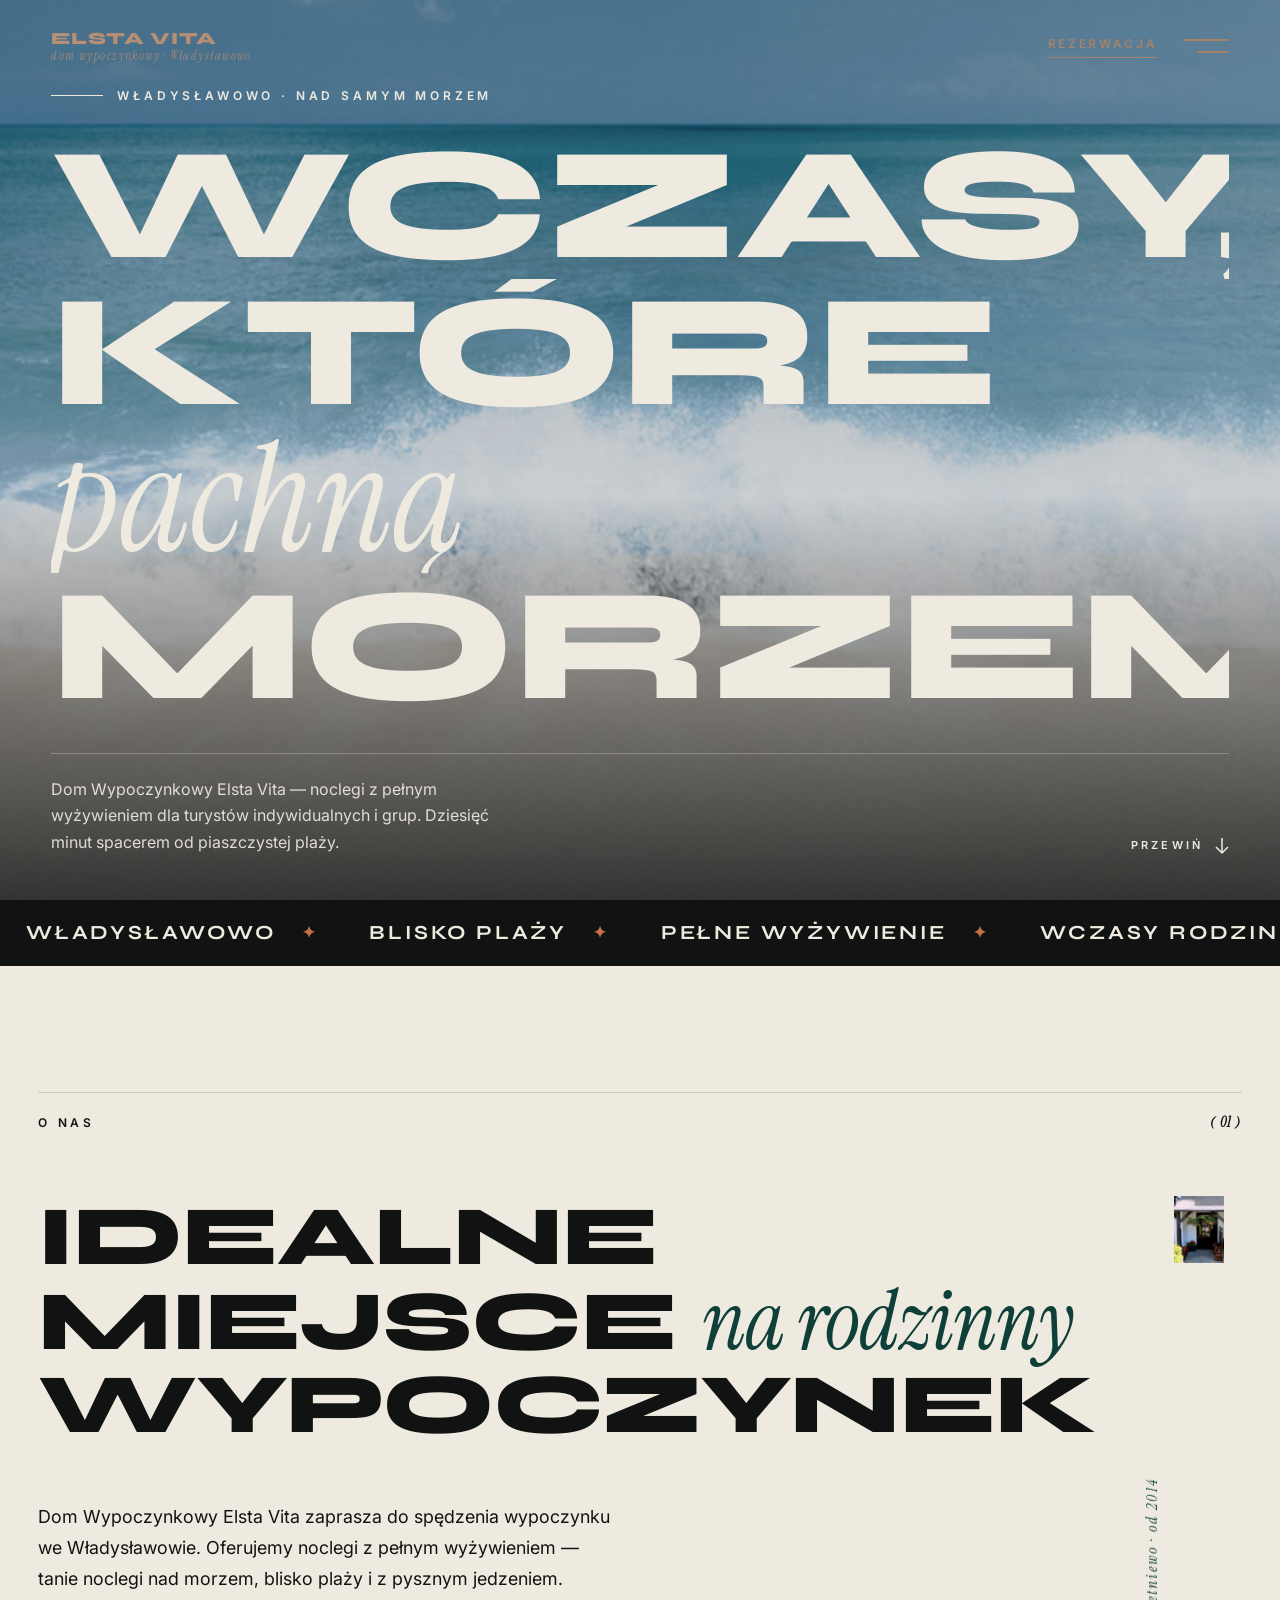
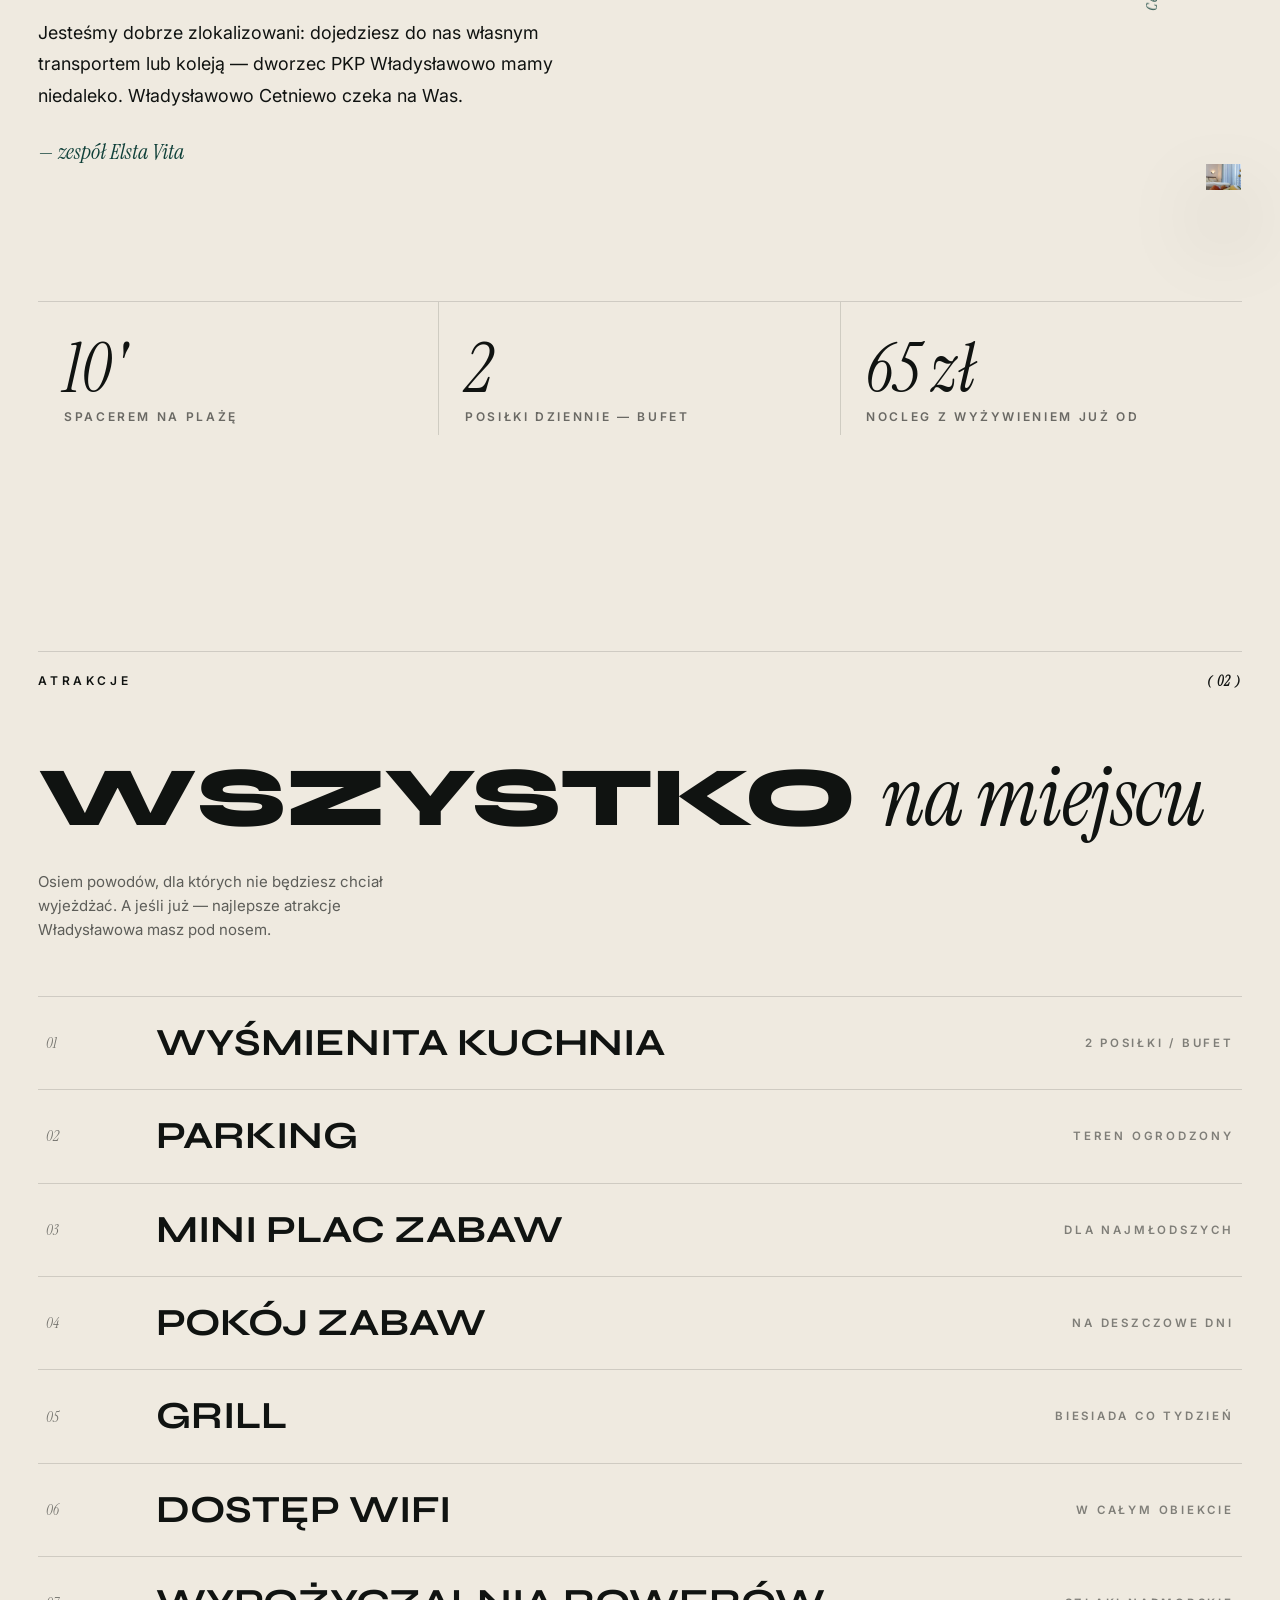
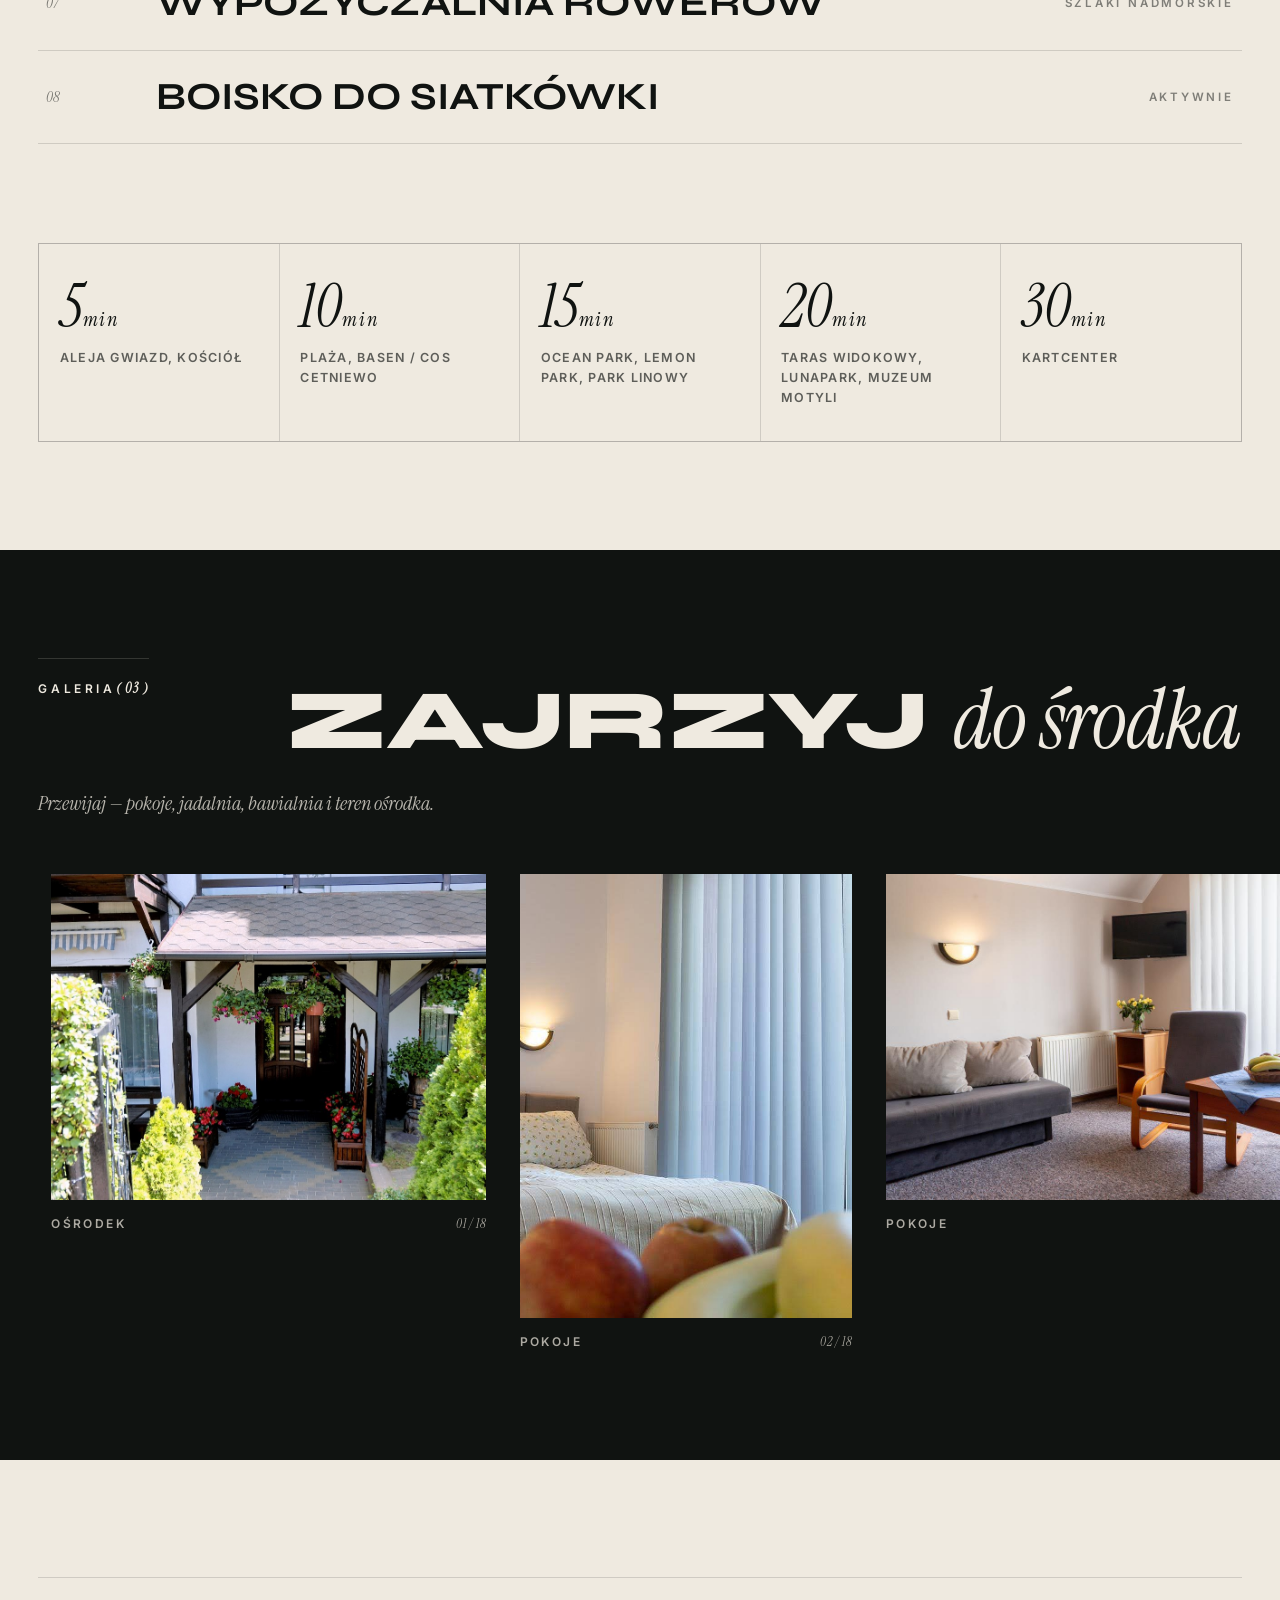
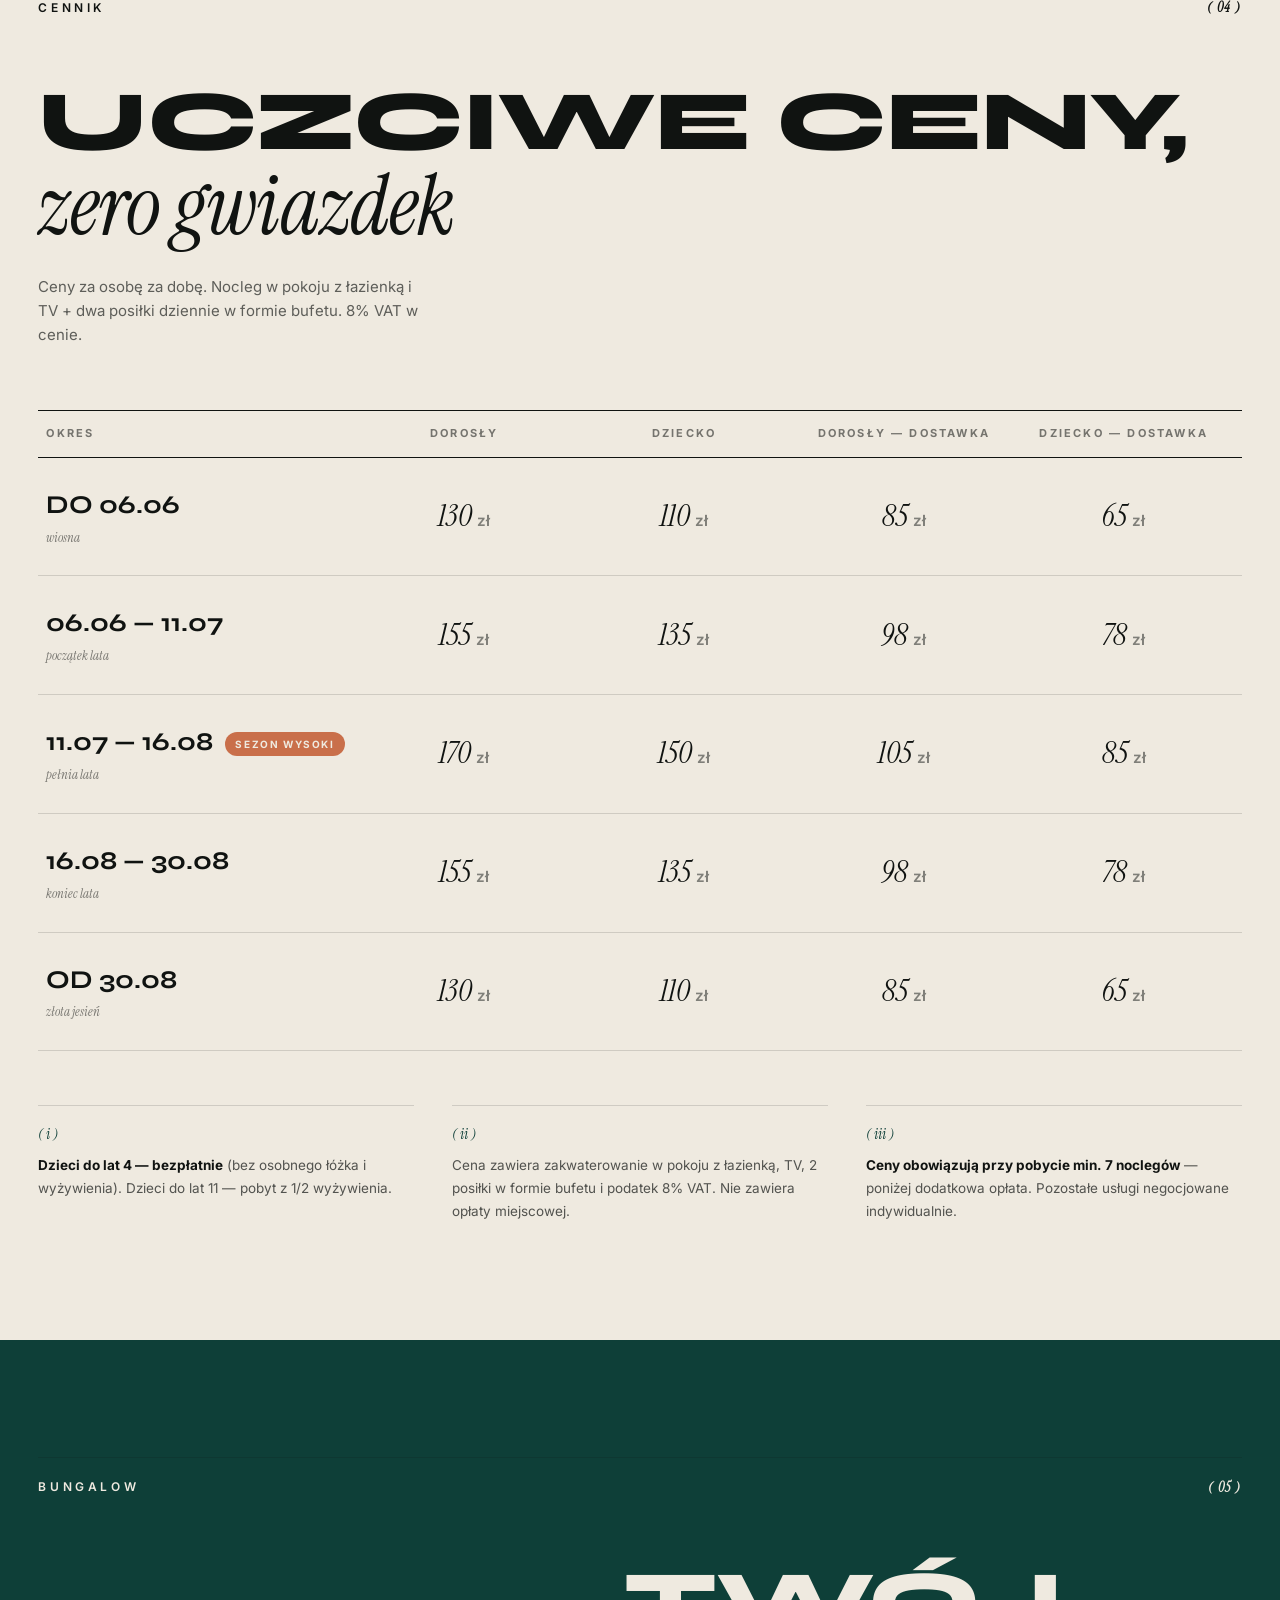
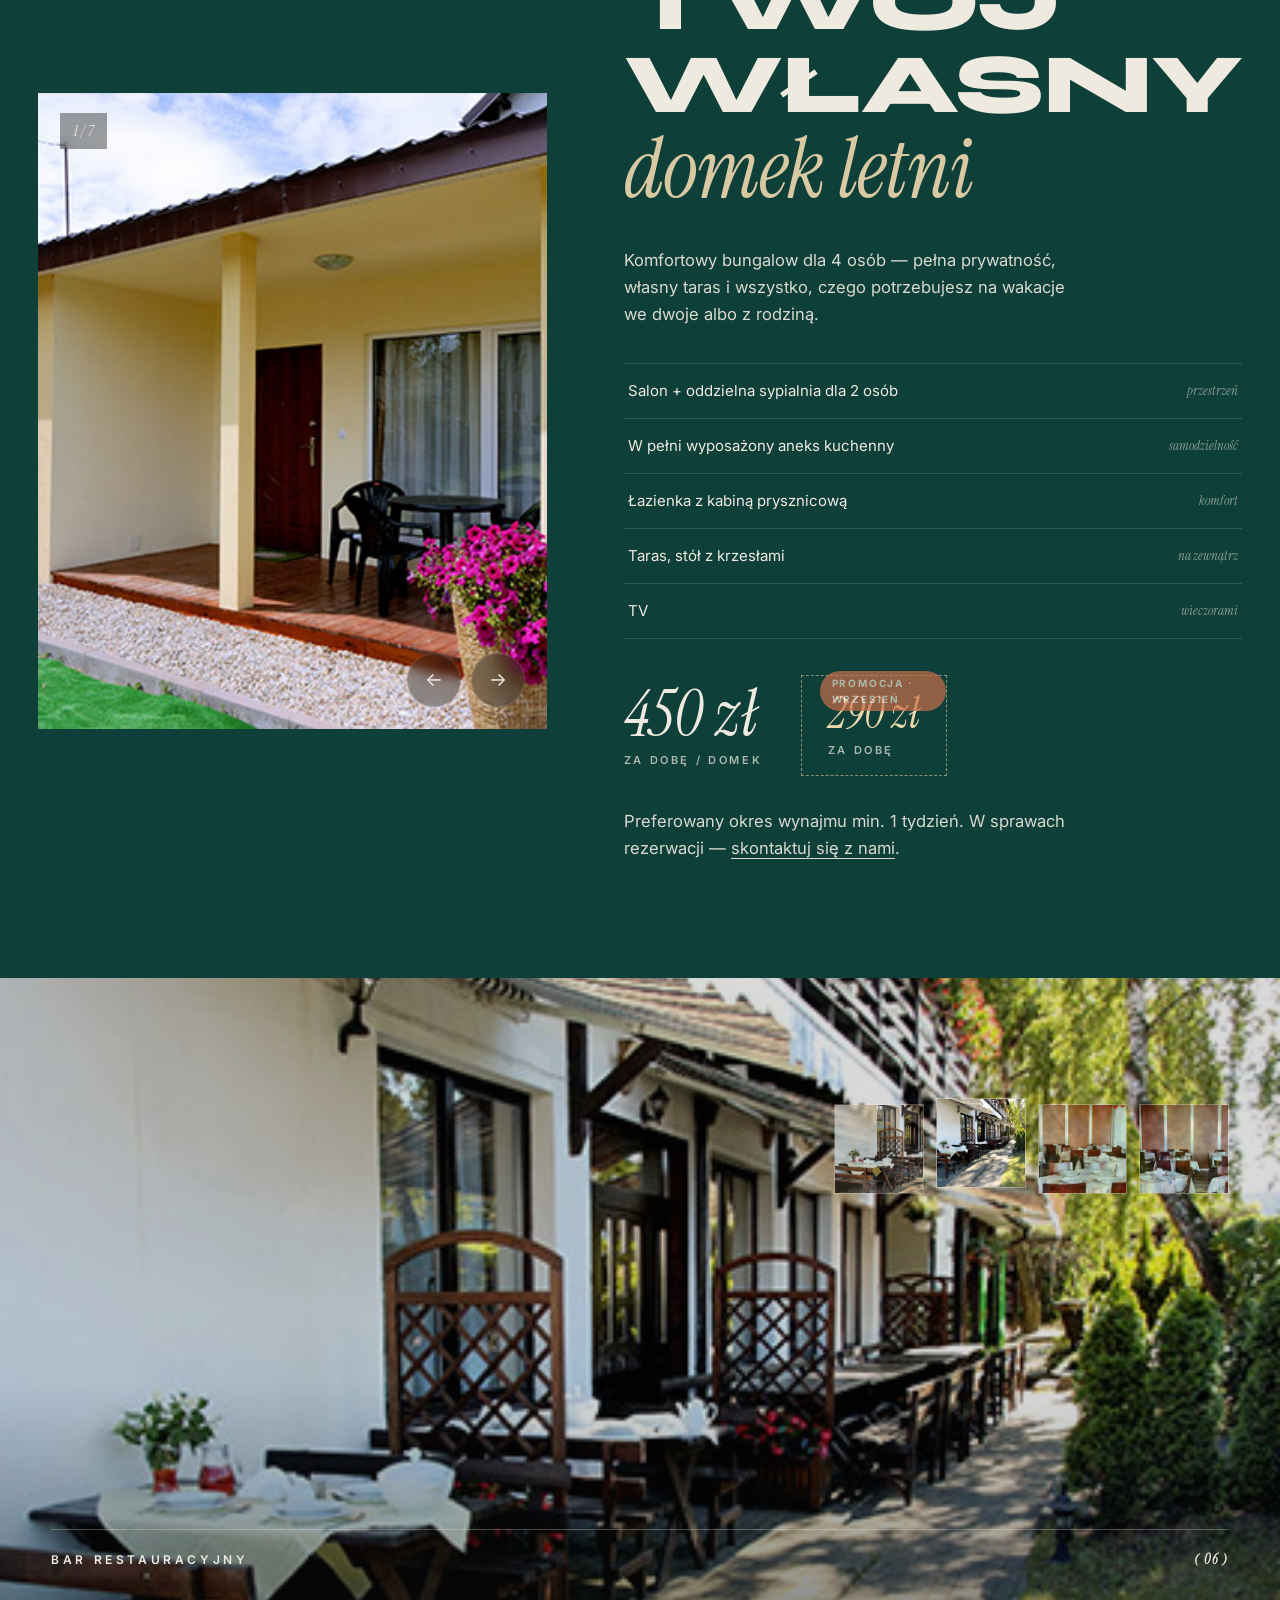
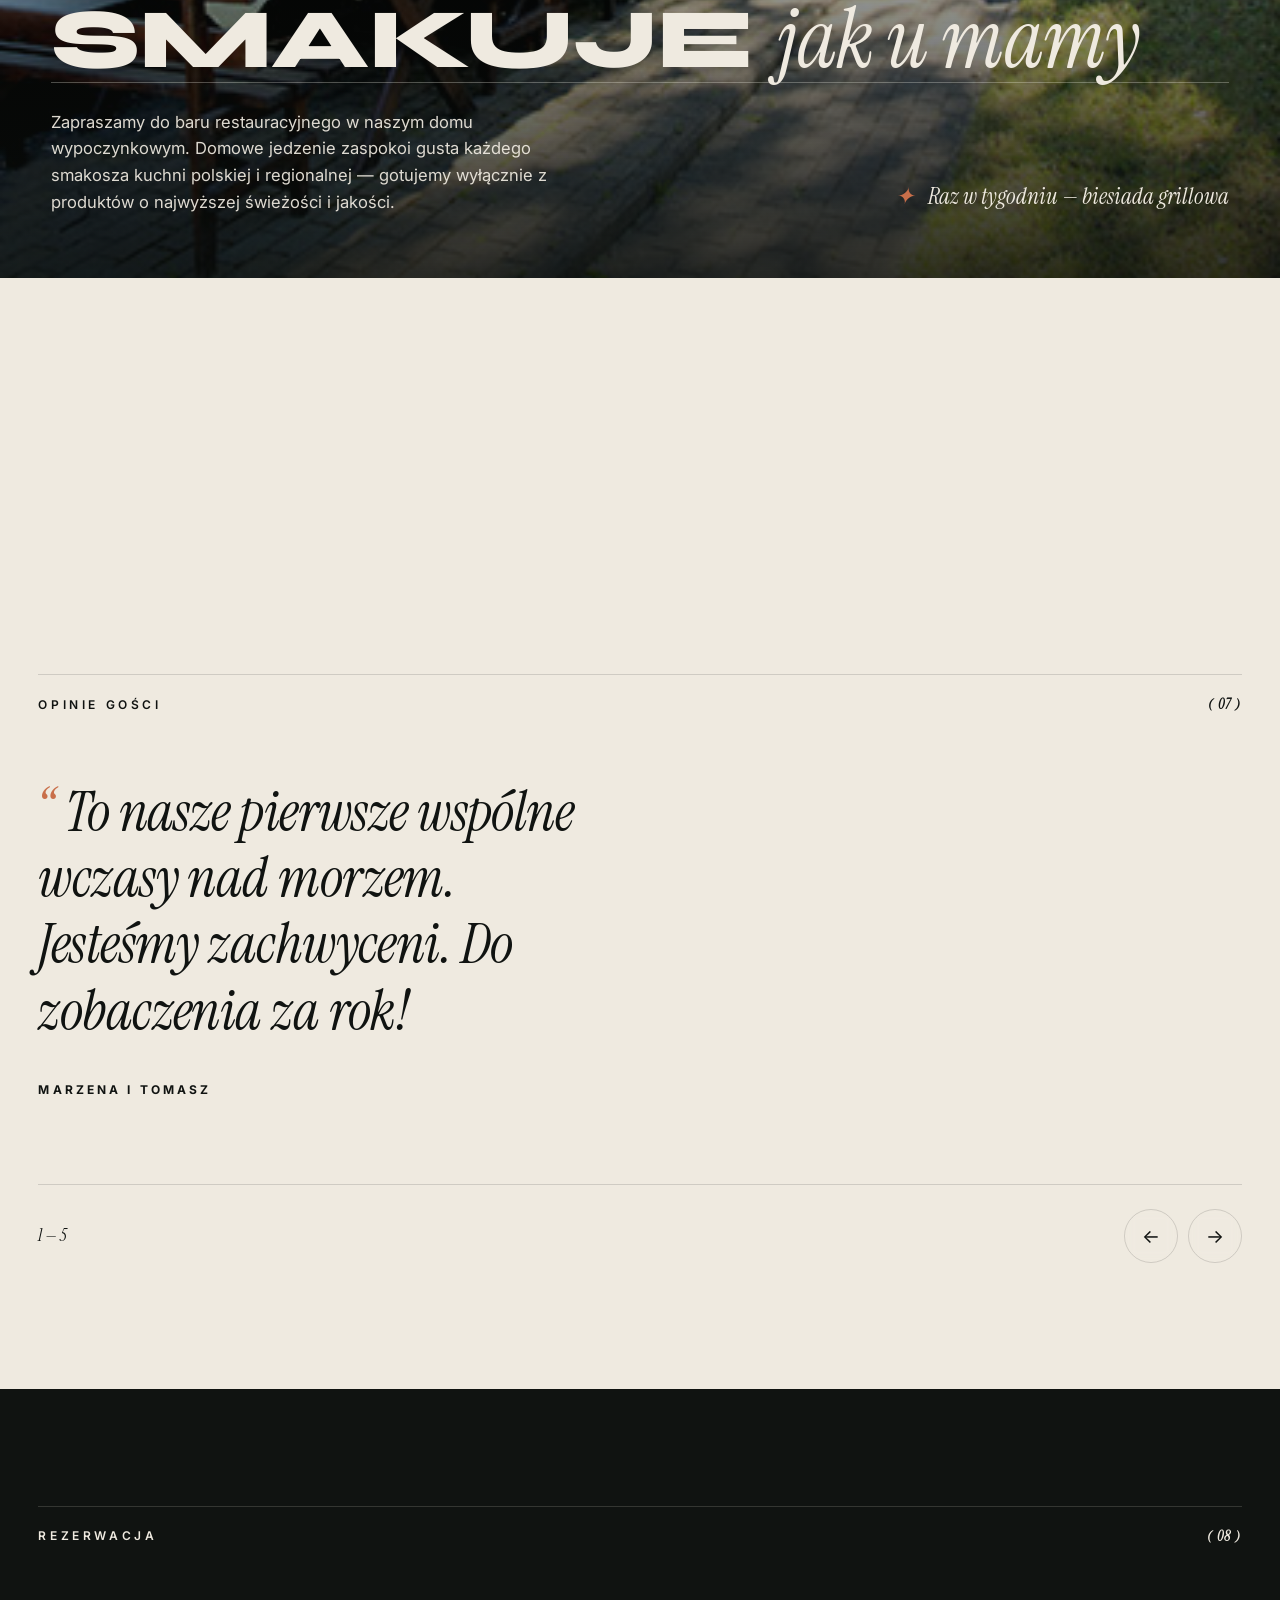
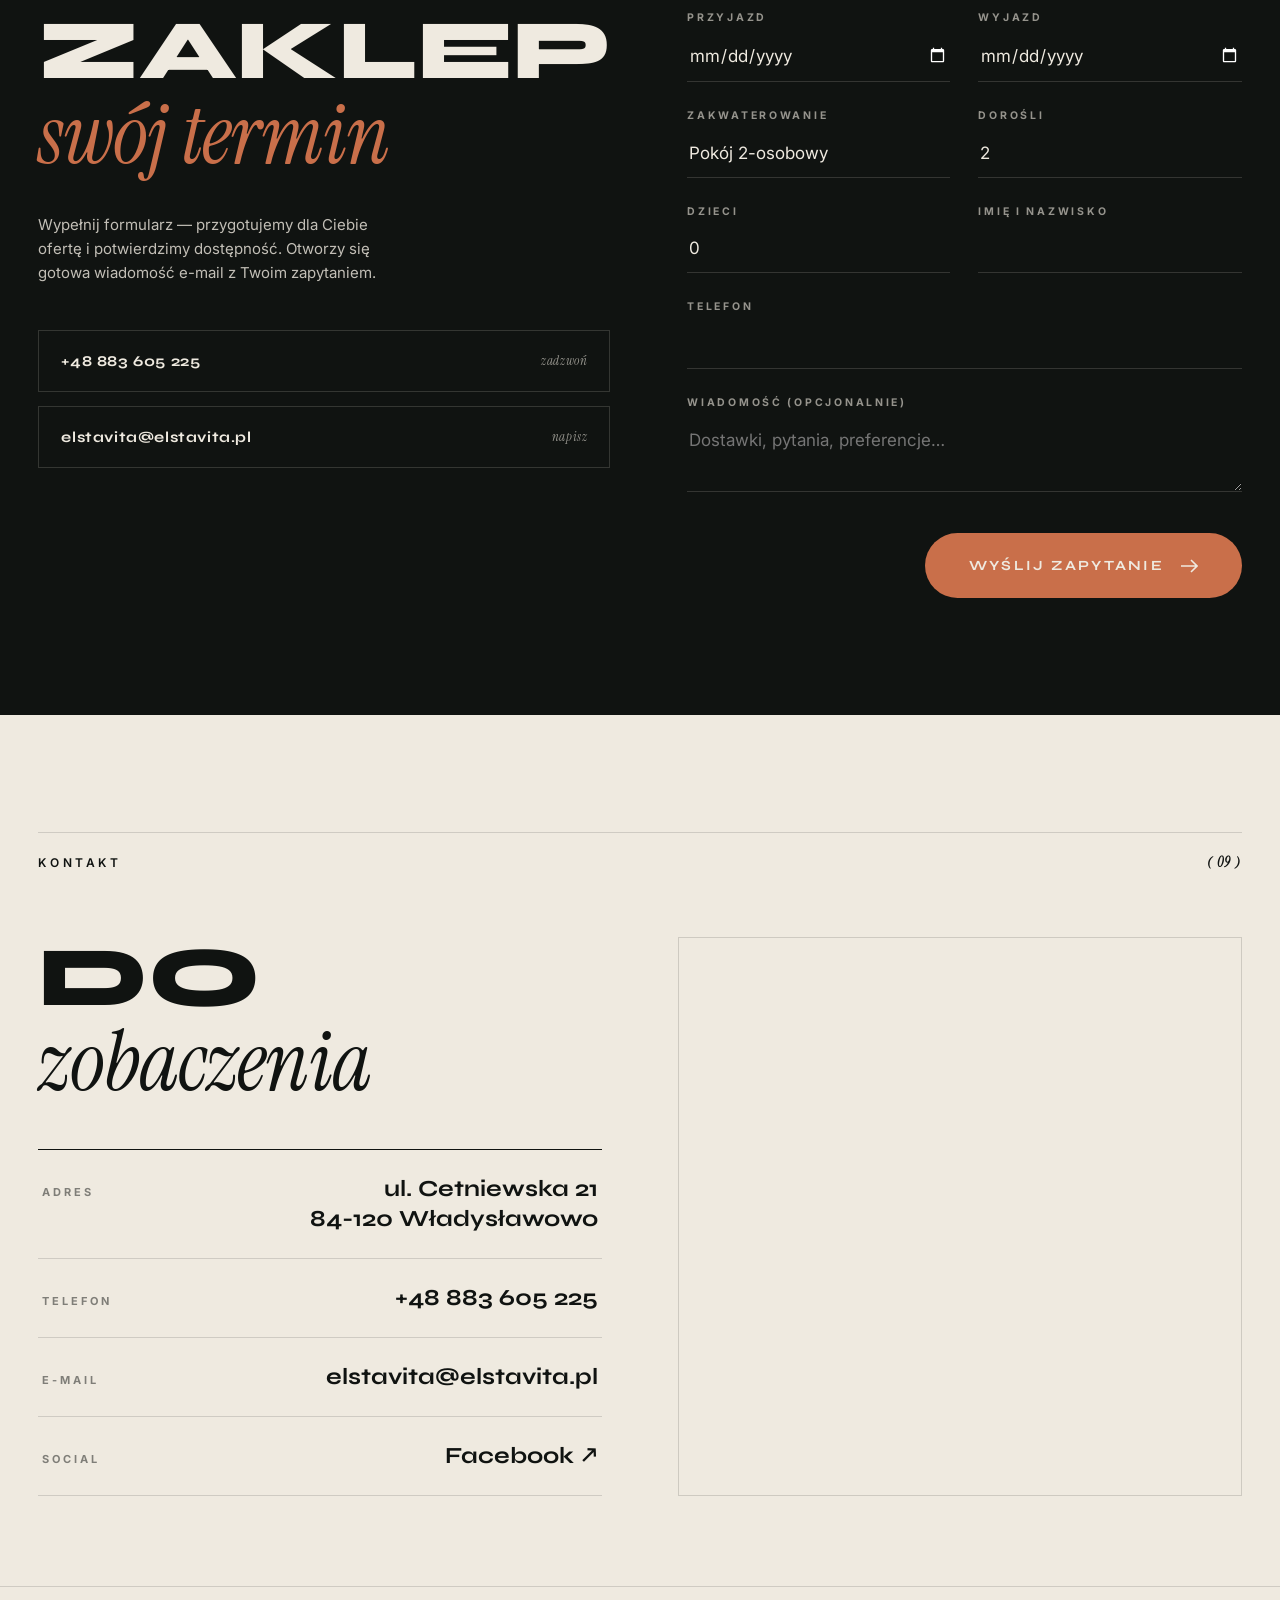
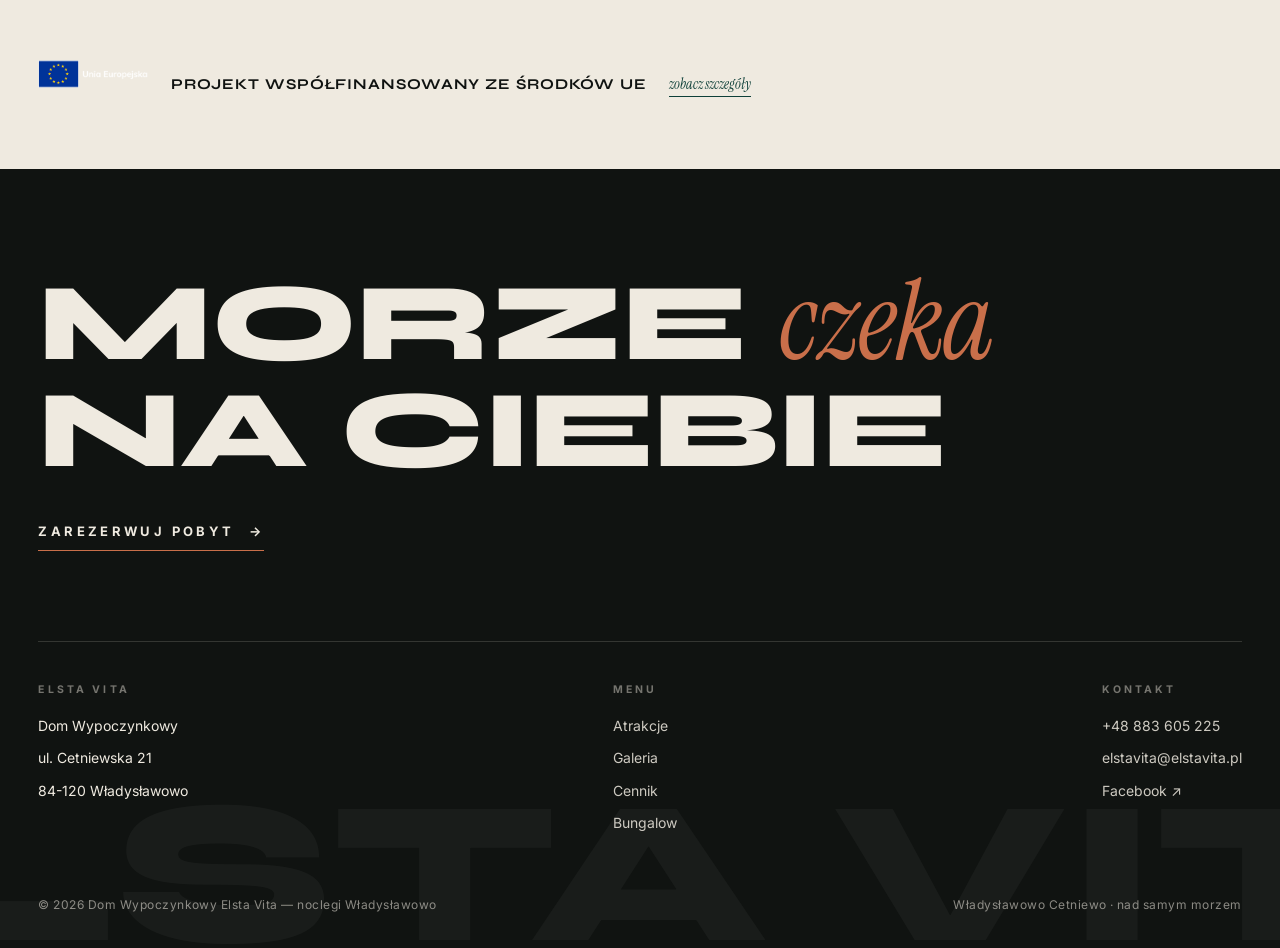
==== commit 773a42cd: "Totalny redesign: editorial coastal - GSAP, Lenis, pozioma galeria, preloader, custom cursor Co-Auth" ====
--- a/index.html
+++ b/index.html
@@ -1,359 +1,412 @@
 <!doctype html>
-<html lang="pl">
+<html lang="pl" class="no-js">
 <head>
   <meta charset="UTF-8">
   <meta name="viewport" content="width=device-width, initial-scale=1.0">
-  <title>Dom Wypoczynkowy Elsta Vita – noclegi Władysławowo</title>
-  <meta name="description" content="Dom Wypoczynkowy Elsta Vita zaprasza do Władysławowa. Noclegi z pełnym wyżywieniem nad morzem — idealne miejsce na wczasy rodzinne, blisko plaży, z pyszną kuchnią.">
-  <meta property="og:title" content="Dom Wypoczynkowy Elsta Vita – noclegi Władysławowo">
-  <meta property="og:description" content="Noclegi z pełnym wyżywieniem we Władysławowie. Blisko plaży, wyśmienita kuchnia, wczasy rodzinne nad morzem.">
+  <title>Elsta Vita — Dom Wypoczynkowy | Noclegi Władysławowo</title>
+  <meta name="description" content="Dom Wypoczynkowy Elsta Vita we Władysławowie. Noclegi z pełnym wyżywieniem nad morzem — 10 minut od plaży, domowa kuchnia, wczasy rodzinne.">
+  <meta property="og:title" content="Elsta Vita — Dom Wypoczynkowy | Władysławowo">
+  <meta property="og:description" content="Noclegi z pełnym wyżywieniem nad samym morzem. Władysławowo, ul. Cetniewska 21.">
   <meta property="og:type" content="website">
+  <link rel="icon" type="image/png" href="images/misc/logo.png">
   <link rel="preconnect" href="https://fonts.googleapis.com">
   <link rel="preconnect" href="https://fonts.gstatic.com" crossorigin>
-  <link href="https://fonts.googleapis.com/css2?family=Fraunces:ital,wght@0,400;0,600;1,400&family=Manrope:wght@400;500;600;700;800&display=swap" rel="stylesheet">
+  <link href="https://fonts.googleapis.com/css2?family=Syne:wght@700;800&family=Instrument+Serif:ital@0;1&family=Inter:wght@400;500;600;700&display=swap" rel="stylesheet">
   <link rel="stylesheet" href="assets/css/style.css">
-  <link rel="icon" type="image/png" href="images/misc/logo.png">
 </head>
 <body>
 
-  <!-- Pasek UE -->
-  <div class="eu-bar">
-    <div class="container">
-      <div class="eu-note">
-        <img src="images/misc/logo_unia_europejska.png" alt="Logo Unii Europejskiej">
-        <span>Projekt współfinansowany ze środków Unii Europejskiej</span>
-      </div>
-      <a href="#projekty">Zobacz szczegóły projektu →</a>
-    </div>
+  <!-- Preloader -->
+  <div id="loader">
+    <div class="l-name">Elsta Vita<br>Władysławowo</div>
+    <div class="l-count">0</div>
   </div>
 
-  <!-- Nagłówek -->
-  <header class="site-header">
-    <div class="container nav-wrap">
-      <a href="#start" class="brand">
-        <span class="brand-mark">
-          <svg width="24" height="24" viewBox="0 0 24 24" fill="none" stroke="currentColor" stroke-width="1.8" stroke-linecap="round" stroke-linejoin="round"><path d="M2 17c1.5 1.5 3.5 1.5 5 0s3.5-1.5 5 0 3.5 1.5 5 0 3.5-1.5 5 0"/><path d="M2 21c1.5 1.5 3.5 1.5 5 0s3.5-1.5 5 0 3.5 1.5 5 0 3.5-1.5 5 0"/><circle cx="17" cy="6" r="3"/></svg>
-        </span>
-        <span>Elsta Vita<small>Władysławowo</small></span>
-      </a>
-
-      <button class="nav-toggle" aria-label="Menu"><span></span></button>
-
-      <nav class="main-nav">
-        <ul>
-          <li><a href="#start" class="active">Start</a></li>
-          <li><a href="#atrakcje">Atrakcje</a></li>
-          <li><a href="#galeria">Galeria</a></li>
-          <li><a href="#cennik">Cennik</a></li>
-          <li><a href="#bungalow">Bungalow</a></li>
-          <li><a href="#opinie">Opinie</a></li>
-          <li><a href="#kontakt">Kontakt</a></li>
-          <li><a href="#rezerwacja" class="nav-cta">Rezerwacja</a></li>
-        </ul>
-      </nav>
-    </div>
-  </header>
-
-  <!-- Start / Hero -->
+  <!-- Custom cursor -->
+  <div id="cursor"></div>
+
+  <!-- Topbar -->
+  <div id="topbar">
+    <a href="#start" class="brand">Elsta Vita<small>dom wypoczynkowy · Władysławowo</small></a>
+    <div class="right">
+      <a href="#rezerwacja" class="res-link">Rezerwacja</a>
+      <button id="burger" aria-label="Menu"><i></i><i></i></button>
+    </div>
+  </div>
+
+  <!-- Fullscreen menu -->
+  <nav id="menu">
+    <div class="m-links">
+      <a href="#start"><sup>01</sup>Start</a>
+      <a href="#atrakcje"><sup>02</sup>Atrakcje</a>
+      <a href="#galeria"><sup>03</sup>Galeria</a>
+      <a href="#cennik"><sup>04</sup>Cennik</a>
+      <a href="#bungalow"><sup>05</sup>Bungalow</a>
+      <a href="#opinie"><sup>06</sup>Opinie</a>
+      <a href="#rezerwacja"><sup>07</sup>Rezerwacja</a>
+      <a href="#kontakt"><sup>08</sup>Kontakt</a>
+    </div>
+    <div class="m-foot">
+      <span>ul. Cetniewska 21, 84-120 Władysławowo</span>
+      <a href="tel:+48883605225">+48 883 605 225</a>
+      <a href="mailto:elstavita@elstavita.pl">elstavita@elstavita.pl</a>
+      <a href="https://www.facebook.com/dwelstavita" target="_blank" rel="noopener">Facebook ↗</a>
+    </div>
+  </nav>
+
+  <!-- ============ HERO ============ -->
   <section class="hero" id="start">
-    <div class="container">
-      <div class="hero-content">
-        <div class="badge"><span class="dot"></span> Sezon 2026 — rezerwacje otwarte</div>
-        <h1>Wypoczynek nad morzem <em>tak, jak lubisz</em></h1>
-        <p class="sub">
-          Dom Wypoczynkowy Elsta Vita zaprasza do Władysławowa. Oferujemy noclegi
-          z pełnym wyżywieniem dla turystów indywidualnych i grupowych. Idealne miejsce
-          na wczasy rodzinne — blisko plaży, z pyszną domową kuchnią.
-        </p>
-        <div class="hero-actions">
-          <a href="#rezerwacja" class="btn btn-primary">Zarezerwuj pobyt</a>
-          <a href="#galeria" class="btn btn-ghost">Zobacz galerię</a>
-        </div>
-        <div class="hero-facts">
-          <div class="fact"><strong>10 min</strong><span>spacerem na plażę</span></div>
-          <div class="fact"><strong>2 posiłki</strong><span>dziennie w formie bufetu</span></div>
-          <div class="fact"><strong>od 65 zł</strong><span>za nocleg z wyżywieniem</span></div>
-        </div>
-      </div>
-    </div>
-    <div class="wave">
-      <svg viewBox="0 0 1440 90" preserveAspectRatio="none"><path d="M0,50 C240,95 480,0 720,35 C960,70 1200,20 1440,55 L1440,90 L0,90 Z" fill="#ffffff"/></svg>
-    </div>
-  </section>
-
-  <!-- Atrakcje -->
+    <div class="hero-bg"></div>
+    <div class="hero-inner">
+      <div class="kick">Władysławowo · nad samym morzem</div>
+      <h1>
+        <span class="line"><span>Wczasy,</span></span>
+        <span class="line"><span>które <em>pachną</em></span></span>
+        <span class="line"><span>morzem</span></span>
+      </h1>
+      <div class="hero-foot">
+        <p>Dom Wypoczynkowy Elsta Vita — noclegi z pełnym wyżywieniem dla turystów indywidualnych i grup. Dziesięć minut spacerem od piaszczystej plaży.</p>
+        <div class="scroll-cue">
+          Przewiń
+          <svg width="14" height="18" viewBox="0 0 14 18" fill="none" stroke="currentColor" stroke-width="1.5"><path d="M7 1v15M1 10l6 6 6-6"/></svg>
+        </div>
+      </div>
+    </div>
+  </section>
+
+  <!-- Marquee -->
+  <div class="marquee" aria-hidden="true">
+    <div class="track">
+      <span>Władysławowo</span><span>Blisko plaży</span><span>Pełne wyżywienie</span><span>Wczasy rodzinne</span><span>Domowa kuchnia</span><span>Bungalow</span><span>Sezon 2026</span>
+      <span>Władysławowo</span><span>Blisko plaży</span><span>Pełne wyżywienie</span><span>Wczasy rodzinne</span><span>Domowa kuchnia</span><span>Bungalow</span><span>Sezon 2026</span>
+    </div>
+  </div>
+
+  <!-- ============ INTRO ============ -->
+  <section id="intro">
+    <div class="wrap">
+      <div class="sec-label rv"><span>O nas</span><span class="no">( 01 )</span></div>
+      <div class="grid">
+        <div>
+          <h2 class="h-giant rv">Idealne miejsce <em>na rodzinny</em> wypoczynek</h2>
+          <div class="copy rv">
+            <p>Dom Wypoczynkowy Elsta Vita zaprasza do spędzenia wypoczynku we Władysławowie. Oferujemy noclegi z pełnym wyżywieniem — tanie noclegi nad morzem, blisko plaży i z pysznym jedzeniem.</p>
+            <p>Jesteśmy dobrze zlokalizowani: dojedziesz do nas własnym transportem lub koleją — dworzec PKP Władysławowo mamy niedaleko. Władysławowo Cetniewo czeka na Was.</p>
+            <p class="sig">— zespół Elsta Vita</p>
+          </div>
+        </div>
+        <div class="imgs">
+          <div class="im im-1"><img src="images/gallery/DSC_5331_DxO-1280x720.jpg" alt="Dom Wypoczynkowy Elsta Vita — budynek i teren"></div>
+          <div class="im im-2"><img src="images/gallery/109-5-1224x720.jpg" alt="Pokój w Elsta Vita"></div>
+          <div class="rot">Cetniewo · od 2014</div>
+        </div>
+      </div>
+
+      <div class="stats">
+        <div class="rv"><b data-to="10" data-suffix="'">10'</b><span>spacerem na plażę</span></div>
+        <div class="rv"><b data-to="2">2</b><span>posiłki dziennie — bufet</span></div>
+        <div class="rv"><b data-to="65" data-suffix=" zł">65 zł</b><span>nocleg z wyżywieniem już od</span></div>
+      </div>
+    </div>
+  </section>
+
+  <!-- ============ ATRAKCJE ============ -->
   <section id="atrakcje">
-    <div class="container">
-      <div class="section-head reveal">
-        <span class="kicker">Atrakcje</span>
-        <h2>Wszystko, czego potrzebujesz na udany urlop</h2>
-        <p class="lead">Morze, piaszczysta plaża i gorące słońce to nie jedyne atuty — na miejscu czeka mnóstwo udogodnień, a najciekawsze atrakcje Władysławowa masz na wyciągnięcie ręki.</p>
-      </div>
-
-      <div class="atrakcje-grid">
-        <div class="reveal">
-          <h3 class="col-title">Dom wypoczynkowy Elsta Vita</h3>
-          <div class="amenities">
-            <div class="amenity"><span class="ico"><svg viewBox="0 0 24 24" fill="none" stroke="currentColor" stroke-width="1.8" stroke-linecap="round" stroke-linejoin="round"><path d="M3 2v7c0 1.1.9 2 2 2h4a2 2 0 0 0 2-2V2"/><path d="M7 2v20"/><path d="M21 15V2a5 5 0 0 0-5 5v6c0 1.1.9 2 2 2h3Zm0 0v7"/></svg></span>Wyśmienita kuchnia</div>
-            <div class="amenity"><span class="ico"><svg viewBox="0 0 24 24" fill="none" stroke="currentColor" stroke-width="1.8" stroke-linecap="round" stroke-linejoin="round"><path d="M14 16H9m10 0h3v-3.15a1 1 0 0 0-.84-.99L16 11l-2.7-3.6a1 1 0 0 0-.8-.4H5.24a2 2 0 0 0-1.8 1.1l-.8 1.63A6 6 0 0 0 2 12.42V16h2"/><circle cx="6.5" cy="16.5" r="2.5"/><circle cx="16.5" cy="16.5" r="2.5"/></svg></span>Parking</div>
-            <div class="amenity"><span class="ico"><svg viewBox="0 0 24 24" fill="none" stroke="currentColor" stroke-width="1.8" stroke-linecap="round" stroke-linejoin="round"><path d="M12 3v3m0 12v3M5.6 5.6l2.1 2.1m8.6 8.6 2.1 2.1M3 12h3m12 0h3M5.6 18.4l2.1-2.1m8.6-8.6 2.1-2.1"/><circle cx="12" cy="12" r="4"/></svg></span>Mini plac zabaw</div>
-            <div class="amenity"><span class="ico"><svg viewBox="0 0 24 24" fill="none" stroke="currentColor" stroke-width="1.8" stroke-linecap="round" stroke-linejoin="round"><rect x="3" y="8" width="18" height="12" rx="2"/><path d="M7 8V6a2 2 0 0 1 2-2h6a2 2 0 0 1 2 2v2"/><path d="M8 14h.01M12 14h.01M16 14h.01"/></svg></span>Pokój zabaw</div>
-            <div class="amenity"><span class="ico"><svg viewBox="0 0 24 24" fill="none" stroke="currentColor" stroke-width="1.8" stroke-linecap="round" stroke-linejoin="round"><path d="M4 11h16a1 1 0 0 1 1 1 8 8 0 0 1-8 8h-2a8 8 0 0 1-8-8 1 1 0 0 1 1-1Z"/><path d="M8 8c0-1 .5-1.5.5-2.5S8 4 8 3m4 5c0-1 .5-1.5.5-2.5S12 4 12 3m4 5c0-1 .5-1.5.5-2.5S16 4 16 3"/></svg></span>Grill</div>
-            <div class="amenity"><span class="ico"><svg viewBox="0 0 24 24" fill="none" stroke="currentColor" stroke-width="1.8" stroke-linecap="round" stroke-linejoin="round"><path d="M5 13a10 10 0 0 1 14 0M8.5 16.5a5 5 0 0 1 7 0M2 9.5a15 15 0 0 1 20 0"/><path d="M12 20h.01"/></svg></span>Dostęp WiFi</div>
-            <div class="amenity"><span class="ico"><svg viewBox="0 0 24 24" fill="none" stroke="currentColor" stroke-width="1.8" stroke-linecap="round" stroke-linejoin="round"><circle cx="5.5" cy="17.5" r="3.5"/><circle cx="18.5" cy="17.5" r="3.5"/><path d="M15 6a1 1 0 1 0 0-2 1 1 0 0 0 0 2Zm-3 11.5V14l-3-3 4-3 2 3h2"/></svg></span>Wypożyczalnia rowerów</div>
-            <div class="amenity"><span class="ico"><svg viewBox="0 0 24 24" fill="none" stroke="currentColor" stroke-width="1.8" stroke-linecap="round" stroke-linejoin="round"><circle cx="12" cy="12" r="9"/><path d="M12 3a15 15 0 0 1 0 18M3.5 9a15 15 0 0 1 17 0M3.5 15a15 15 0 0 0 17 0"/></svg></span>Boisko do siatkówki</div>
-          </div>
-        </div>
-
-        <div class="reveal d1">
-          <h3 class="col-title">Atuty Władysławowa</h3>
-          <div class="distances">
-            <div class="distance"><span class="time"><span><b>5</b> <i>min</i></span></span><p>Aleja Gwiazd, Kościół</p></div>
-            <div class="distance"><span class="time"><span><b>10</b> <i>min</i></span></span><p>Plaża, Basen / COS Cetniewo</p></div>
-            <div class="distance"><span class="time"><span><b>15</b> <i>min</i></span></span><p>Ocean Park, Lemon Park, Park linowy</p></div>
-            <div class="distance"><span class="time"><span><b>20</b> <i>min</i></span></span><p>Taras widokowy, Lunapark, Muzeum motyli</p></div>
-            <div class="distance"><span class="time"><span><b>30</b> <i>min</i></span></span><p>KartCenter</p></div>
-          </div>
-        </div>
-      </div>
-    </div>
-  </section>
-
-  <!-- Galeria -->
+    <div class="wrap">
+      <div class="sec-label rv"><span>Atrakcje</span><span class="no">( 02 )</span></div>
+      <div class="head-row">
+        <h2 class="h-giant rv">Wszystko <em>na miejscu</em></h2>
+        <p class="rv">Osiem powodów, dla których nie będziesz chciał wyjeżdżać. A jeśli już — najlepsze atrakcje Władysławowa masz pod nosem.</p>
+      </div>
+
+      <div class="am-list rv">
+        <div class="am-row"><span class="fill"></span><span class="idx">01</span><span class="nm">Wyśmienita kuchnia</span><span class="tag">2 posiłki / bufet</span></div>
+        <div class="am-row"><span class="fill"></span><span class="idx">02</span><span class="nm">Parking</span><span class="tag">teren ogrodzony</span></div>
+        <div class="am-row"><span class="fill"></span><span class="idx">03</span><span class="nm">Mini plac zabaw</span><span class="tag">dla najmłodszych</span></div>
+        <div class="am-row"><span class="fill"></span><span class="idx">04</span><span class="nm">Pokój zabaw</span><span class="tag">na deszczowe dni</span></div>
+        <div class="am-row"><span class="fill"></span><span class="idx">05</span><span class="nm">Grill</span><span class="tag">biesiada co tydzień</span></div>
+        <div class="am-row"><span class="fill"></span><span class="idx">06</span><span class="nm">Dostęp WiFi</span><span class="tag">w całym obiekcie</span></div>
+        <div class="am-row"><span class="fill"></span><span class="idx">07</span><span class="nm">Wypożyczalnia rowerów</span><span class="tag">szlaki nadmorskie</span></div>
+        <div class="am-row"><span class="fill"></span><span class="idx">08</span><span class="nm">Boisko do siatkówki</span><span class="tag">aktywnie</span></div>
+      </div>
+
+      <div class="atuty rv">
+        <div><b>5<i>min</i></b><span>Aleja Gwiazd, Kościół</span></div>
+        <div><b>10<i>min</i></b><span>Plaża, Basen / COS Cetniewo</span></div>
+        <div><b>15<i>min</i></b><span>Ocean Park, Lemon Park, Park linowy</span></div>
+        <div><b>20<i>min</i></b><span>Taras widokowy, Lunapark, Muzeum motyli</span></div>
+        <div><b>30<i>min</i></b><span>KartCenter</span></div>
+      </div>
+    </div>
+  </section>
+
+  <!-- ============ GALERIA (pozioma) ============ -->
   <section id="galeria">
-    <div class="container">
-      <div class="section-head reveal">
-        <span class="kicker">Galeria</span>
-        <h2>Zobacz, jak u nas jest</h2>
-        <p class="lead">Pokoje 2, 3 i 4-osobowe z łazienkami, jadalnia, sala gier, bawialnia dla dzieci i ogrodzony teren z parkingiem.</p>
-      </div>
-
-      <div class="gallery-grid reveal">
-        <button class="gallery-item wide" data-title="Dom Wczasowy Elsta Vita" data-desc="Teren pensjonatu jest ogrodzony z możliwością dogodnego zaparkowania samochodu."><img src="images/gallery/DSC_5331_DxO-1280x720.jpg" alt="Dom Wczasowy Elsta Vita" loading="lazy"><span class="cap">Dom Wczasowy Elsta Vita</span></button>
-        <button class="gallery-item" data-title="Pokoje" data-desc="Pokoje 2, 3 i 4-osobowe z możliwością dostawek. Każdy pokój z łazienką i kabiną prysznicową. TV bezpłatnie."><img src="images/gallery/109-5-1224x720.jpg" alt="Pokój" loading="lazy"><span class="cap">Pokoje</span></button>
-        <button class="gallery-item" data-title="Pokoje" data-desc="Pokoje 2, 3 i 4-osobowe z możliwością dostawek. Każdy pokój z łazienką i kabiną prysznicową. TV bezpłatnie."><img src="images/gallery/Wladek1-47-1224x720.jpg" alt="Pokój" loading="lazy"><span class="cap">Pokoje</span></button>
-        <button class="gallery-item" data-title="Pokój na poddaszu" data-desc="Pokoje 2, 3 i 4-osobowe z możliwością dostawek. Każdy pokój z łazienką i kabiną prysznicową. TV bezpłatnie."><img src="images/gallery/210-4-1224x720.jpg" alt="Pokój na poddaszu" loading="lazy"><span class="cap">Pokój na poddaszu</span></button>
-        <button class="gallery-item" data-title="Pokój na poddaszu" data-desc="Pokoje 2, 3 i 4-osobowe z możliwością dostawek. Każdy pokój z łazienką i kabiną prysznicową. TV bezpłatnie."><img src="images/gallery/302-3-1280x720.jpg" alt="Pokój na poddaszu" loading="lazy"><span class="cap">Pokój na poddaszu</span></button>
-        <button class="gallery-item" data-title="Pokoje" data-desc="Pokoje 2 i 3-osobowe z możliwością dostawek. Każdy pokój z łazienką i kabiną prysznicową. TV bezpłatnie."><img src="images/gallery/101-1-1269x720.jpg" alt="Pokój" loading="lazy"><span class="cap">Pokoje</span></button>
-        <button class="gallery-item" data-title="Pokoje" data-desc="Pokoje 2 i 3-osobowe z możliwością dostawek. Każdy pokój z łazienką i kabiną prysznicową. TV bezpłatnie."><img src="images/gallery/113-2-1224x720.jpg" alt="Pokój" loading="lazy"><span class="cap">Pokoje</span></button>
-        <button class="gallery-item wide" data-title="Pokoje" data-desc="Pokoje 2 i 3-osobowe z możliwością dostawek. Każdy pokój z łazienką i kabiną prysznicową. TV bezpłatnie."><img src="images/gallery/213-3-1224x720.jpg" alt="Pokój" loading="lazy"><span class="cap">Pokoje</span></button>
-        <button class="gallery-item" data-title="Pokoje" data-desc=""><img src="images/gallery/106-6-1224x720.jpg" alt="Pokój" loading="lazy"><span class="cap">Pokoje</span></button>
-        <button class="gallery-item" data-title="Pokoje" data-desc="Pokoje 2 i 3-osobowe z możliwością dostawek. Każdy pokój z łazienką i kabiną prysznicową. TV bezpłatnie."><img src="images/gallery/106-7-1224x720.jpg" alt="Pokój" loading="lazy"><span class="cap">Pokoje</span></button>
-        <button class="gallery-item" data-title="Pokoje" data-desc="Pokoje 2, 3 i 4-osobowe z możliwością dostawek. Każdy pokój z łazienką i kabiną prysznicową. TV bezpłatnie."><img src="images/gallery/104-3-1224x720.jpg" alt="Pokój" loading="lazy"><span class="cap">Pokoje</span></button>
-        <button class="gallery-item" data-title="Jadalnia" data-desc=""><img src="images/gallery/Jad-5-1224x720.jpg" alt="Jadalnia" loading="lazy"><span class="cap">Jadalnia</span></button>
-        <button class="gallery-item" data-title="Łazienki" data-desc="Każdy pokój wyposażony jest w łazienkę z kabiną prysznicową."><img src="images/gallery/107-4-816x720.jpg" alt="Łazienka" loading="lazy"><span class="cap">Łazienki</span></button>
-        <button class="gallery-item" data-title="Dom wypoczynkowy Elsta Vita" data-desc="Najlepsze miejsce na nocleg we Władysławowie."><img src="images/gallery/DSC_5262_DxO-1280x720.jpg" alt="Dom wypoczynkowy Elsta Vita" loading="lazy"><span class="cap">Elsta Vita</span></button>
-        <button class="gallery-item" data-title="Plac zabaw" data-desc=""><img src="images/gallery/DSC_5334_DxO-1280x720.jpg" alt="Plac zabaw" loading="lazy"><span class="cap">Plac zabaw</span></button>
-        <button class="gallery-item wide" data-title="Bawialnia" data-desc="Dla rodzin z dziećmi przygotowaliśmy specjalne pomieszczenie z mnóstwem atrakcyjnych zabawek. W deszczowe dni organizujemy konkursy dla najmłodszych."><img src="images/gallery/DSC_5338_DxO-1280x720.jpg" alt="Bawialnia" loading="lazy"><span class="cap">Bawialnia</span></button>
-        <button class="gallery-item" data-title="Sala gier" data-desc="Do dyspozycji naszych gości stół do ping ponga, piłkarzyki, dart."><img src="images/gallery/DSC_5343_DxO-1280x720.jpg" alt="Sala gier" loading="lazy"><span class="cap">Sala gier</span></button>
-        <button class="gallery-item" data-title="Jadalnia" data-desc=""><img src="images/gallery/Jad-3-1280x720.jpg" alt="Jadalnia" loading="lazy"><span class="cap">Jadalnia</span></button>
+    <div class="g-head">
+      <div class="wrap">
+        <div class="sec-label" style="border-color: var(--line-light);"><span>Galeria</span><span class="no">( 03 )</span></div>
+        <h2 class="h-giant">Zajrzyj <em>do środka</em></h2>
+        <p>Przewijaj — pokoje, jadalnia, bawialnia i teren ośrodka.</p>
+      </div>
+    </div>
+
+    <div class="g-track-wrap">
+      <div class="g-track">
+        <div class="g-card" data-title="Dom Wczasowy Elsta Vita" data-desc="Teren pensjonatu jest ogrodzony z możliwością dogodnego zaparkowania samochodu.">
+          <figure><img src="images/gallery/DSC_5331_DxO-1280x720.jpg" alt="Dom Wczasowy Elsta Vita" loading="lazy"></figure>
+          <figcaption><span>Ośrodek</span><i>01 / 18</i></figcaption>
+        </div>
+        <div class="g-card tall" data-title="Pokoje" data-desc="Pokoje 2, 3 i 4-osobowe z możliwością dostawek. Każdy z łazienką i kabiną prysznicową. TV bezpłatnie.">
+          <figure><img src="images/gallery/109-5-1224x720.jpg" alt="Pokój" loading="lazy"></figure>
+          <figcaption><span>Pokoje</span><i>02 / 18</i></figcaption>
+        </div>
+        <div class="g-card" data-title="Pokoje" data-desc="Pokoje 2, 3 i 4-osobowe z możliwością dostawek.">
+          <figure><img src="images/gallery/Wladek1-47-1224x720.jpg" alt="Pokój" loading="lazy"></figure>
+          <figcaption><span>Pokoje</span><i>03 / 18</i></figcaption>
+        </div>
+        <div class="g-card tall" data-title="Pokój na poddaszu" data-desc="Klimatyczne pokoje na poddaszu z pełnym wyposażeniem.">
+          <figure><img src="images/gallery/210-4-1224x720.jpg" alt="Pokój na poddaszu" loading="lazy"></figure>
+          <figcaption><span>Poddasze</span><i>04 / 18</i></figcaption>
+        </div>
+        <div class="g-card" data-title="Pokój na poddaszu" data-desc="Każdy pokój wyposażony w łazienkę z kabiną prysznicową.">
+          <figure><img src="images/gallery/302-3-1280x720.jpg" alt="Pokój na poddaszu" loading="lazy"></figure>
+          <figcaption><span>Poddasze</span><i>05 / 18</i></figcaption>
+        </div>
+        <div class="g-card tall" data-title="Pokoje" data-desc="Pokoje 2 i 3-osobowe z możliwością dostawek.">
+          <figure><img src="images/gallery/101-1-1269x720.jpg" alt="Pokój" loading="lazy"></figure>
+          <figcaption><span>Pokoje</span><i>06 / 18</i></figcaption>
+        </div>
+        <div class="g-card" data-title="Pokoje" data-desc="TV dla gości bezpłatnie.">
+          <figure><img src="images/gallery/113-2-1224x720.jpg" alt="Pokój" loading="lazy"></figure>
+          <figcaption><span>Pokoje</span><i>07 / 18</i></figcaption>
+        </div>
+        <div class="g-card" data-title="Pokoje" data-desc="Pokoje z możliwością dostawek.">
+          <figure><img src="images/gallery/213-3-1224x720.jpg" alt="Pokój" loading="lazy"></figure>
+          <figcaption><span>Pokoje</span><i>08 / 18</i></figcaption>
+        </div>
+        <div class="g-card tall" data-title="Pokoje" data-desc="">
+          <figure><img src="images/gallery/106-6-1224x720.jpg" alt="Pokój" loading="lazy"></figure>
+          <figcaption><span>Pokoje</span><i>09 / 18</i></figcaption>
+        </div>
+        <div class="g-card" data-title="Pokoje" data-desc="Każdy pokój z łazienką.">
+          <figure><img src="images/gallery/106-7-1224x720.jpg" alt="Pokój" loading="lazy"></figure>
+          <figcaption><span>Pokoje</span><i>10 / 18</i></figcaption>
+        </div>
+        <div class="g-card" data-title="Pokoje" data-desc="Pokoje 2, 3 i 4-osobowe.">
+          <figure><img src="images/gallery/104-3-1224x720.jpg" alt="Pokój" loading="lazy"></figure>
+          <figcaption><span>Pokoje</span><i>11 / 18</i></figcaption>
+        </div>
+        <div class="g-card" data-title="Jadalnia" data-desc="Dwa posiłki dziennie w formie bufetu.">
+          <figure><img src="images/gallery/Jad-5-1224x720.jpg" alt="Jadalnia" loading="lazy"></figure>
+          <figcaption><span>Jadalnia</span><i>12 / 18</i></figcaption>
+        </div>
+        <div class="g-card tall" data-title="Łazienki" data-desc="Każdy pokój wyposażony jest w łazienkę z kabiną prysznicową.">
+          <figure><img src="images/gallery/107-4-816x720.jpg" alt="Łazienka" loading="lazy"></figure>
+          <figcaption><span>Łazienki</span><i>13 / 18</i></figcaption>
+        </div>
+        <div class="g-card" data-title="Dom wypoczynkowy Elsta Vita" data-desc="Najlepsze miejsce na nocleg we Władysławowie.">
+          <figure><img src="images/gallery/DSC_5262_DxO-1280x720.jpg" alt="Elsta Vita" loading="lazy"></figure>
+          <figcaption><span>Ośrodek</span><i>14 / 18</i></figcaption>
+        </div>
+        <div class="g-card" data-title="Plac zabaw" data-desc="Mini plac zabaw dla dzieci na terenie ośrodka.">
+          <figure><img src="images/gallery/DSC_5334_DxO-1280x720.jpg" alt="Plac zabaw" loading="lazy"></figure>
+          <figcaption><span>Dla dzieci</span><i>15 / 18</i></figcaption>
+        </div>
+        <div class="g-card" data-title="Bawialnia" data-desc="Pomieszczenie pełne zabawek. W deszczowe dni organizujemy konkursy dla najmłodszych.">
+          <figure><img src="images/gallery/DSC_5338_DxO-1280x720.jpg" alt="Bawialnia" loading="lazy"></figure>
+          <figcaption><span>Dla dzieci</span><i>16 / 18</i></figcaption>
+        </div>
+        <div class="g-card" data-title="Sala gier" data-desc="Stół do ping ponga, piłkarzyki, dart.">
+          <figure><img src="images/gallery/DSC_5343_DxO-1280x720.jpg" alt="Sala gier" loading="lazy"></figure>
+          <figcaption><span>Rozrywka</span><i>17 / 18</i></figcaption>
+        </div>
+        <div class="g-card" data-title="Jadalnia" data-desc="">
+          <figure><img src="images/gallery/Jad-3-1280x720.jpg" alt="Jadalnia" loading="lazy"></figure>
+          <figcaption><span>Jadalnia</span><i>18 / 18</i></figcaption>
+        </div>
       </div>
     </div>
   </section>
 
   <!-- Lightbox -->
-  <div class="lightbox" id="lightbox">
+  <div id="lightbox">
     <button class="lb-close" aria-label="Zamknij">✕</button>
-    <button class="lb-prev" aria-label="Poprzednie">‹</button>
+    <button class="lb-prev" aria-label="Poprzednie">←</button>
     <img src="" alt="">
-    <div class="lb-caption"><h4></h4><p></p></div>
-    <button class="lb-next" aria-label="Następne">›</button>
+    <div class="lb-cap"><h4></h4><p></p></div>
+    <button class="lb-next" aria-label="Następne">→</button>
   </div>
 
-  <!-- Cennik -->
+  <!-- ============ CENNIK ============ -->
   <section id="cennik">
-    <div class="container">
-      <div class="section-head reveal">
-        <span class="kicker">Cennik</span>
-        <h2>Przejrzyste ceny za osobę / dobę</h2>
-        <p class="lead">Nocleg z pełnym wyżywieniem — 2 posiłki dziennie w formie bufetu.</p>
-      </div>
-
-      <div class="pricing-wrap reveal">
-        <div class="pricing-scroll">
-          <table class="pricing">
-            <thead>
-              <tr>
-                <th>Okres</th>
-                <th>Dorosły<small>nocleg z wyżywieniem</small></th>
-                <th>Dziecko<small>nocleg z wyżywieniem</small></th>
-                <th>Dorosły<small>dostawka z wyżywieniem</small></th>
-                <th>Dziecko<small>dostawka z wyżywieniem</small></th>
-              </tr>
-            </thead>
-            <tbody>
-              <tr>
-                <th>do 06.06</th>
-                <td>130 <span>zł</span></td><td>110 <span>zł</span></td><td>85 <span>zł</span></td><td>65 <span>zł</span></td>
-              </tr>
-              <tr>
-                <th>06.06 – 11.07</th>
-                <td>155 <span>zł</span></td><td>135 <span>zł</span></td><td>98 <span>zł</span></td><td>78 <span>zł</span></td>
-              </tr>
-              <tr class="hot">
-                <th>11.07 – 16.08</th>
-                <td>170 <span>zł</span></td><td>150 <span>zł</span></td><td>105 <span>zł</span></td><td>85 <span>zł</span></td>
-              </tr>
-              <tr>
-                <th>16.08 – 30.08</th>
-                <td>155 <span>zł</span></td><td>135 <span>zł</span></td><td>98 <span>zł</span></td><td>78 <span>zł</span></td>
-              </tr>
-              <tr>
-                <th>od 30.08</th>
-                <td>130 <span>zł</span></td><td>110 <span>zł</span></td><td>85 <span>zł</span></td><td>65 <span>zł</span></td>
-              </tr>
-            </tbody>
-          </table>
-        </div>
-        <ul class="pricing-notes">
-          <li><strong>Dzieci do lat 4 bezpłatnie</strong> (bez osobnego łóżka i wyżywienia). Dzieci do lat 11 — pobyt z 1/2 wyżywienia.</li>
-          <li>Cena zawiera zakwaterowanie w pokoju z łazienką, TV, wyżywienie — 2 posiłki w formie bufetu oraz podatek 8% VAT. Cena nie zawiera opłaty miejscowej.</li>
-          <li><strong>Ceny obowiązują przy pobycie minimum 7 noclegów</strong>, poniżej dodatkowa opłata. Cena na pozostałe usługi jest w każdym przypadku negocjowana indywidualnie.</li>
-        </ul>
-      </div>
-    </div>
-  </section>
-
-  <!-- Bungalow -->
+    <div class="wrap">
+      <div class="sec-label rv"><span>Cennik</span><span class="no">( 04 )</span></div>
+      <div class="c-head">
+        <h2 class="h-giant rv">Uczciwe ceny, <em>zero gwiazdek</em></h2>
+        <p class="rv">Ceny za osobę za dobę. Nocleg w pokoju z łazienką i TV + dwa posiłki dziennie w formie bufetu. 8% VAT w cenie.</p>
+      </div>
+
+      <div class="p-table rv">
+        <div class="p-row p-head">
+          <div>Okres</div>
+          <div class="p-val" style="font-family:inherit;font-style:normal;font-size:inherit;">Dorosły</div>
+          <div class="p-val" style="font-family:inherit;font-style:normal;font-size:inherit;">Dziecko</div>
+          <div class="p-val" style="font-family:inherit;font-style:normal;font-size:inherit;">Dorosły — dostawka</div>
+          <div class="p-val" style="font-family:inherit;font-style:normal;font-size:inherit;">Dziecko — dostawka</div>
+        </div>
+        <div class="p-row">
+          <span class="fill"></span>
+          <div class="p-per">do 06.06<small>wiosna</small></div>
+          <div class="p-val">130 <span>zł</span></div><div class="p-val">110 <span>zł</span></div><div class="p-val">85 <span>zł</span></div><div class="p-val">65 <span>zł</span></div>
+        </div>
+        <div class="p-row">
+          <span class="fill"></span>
+          <div class="p-per">06.06 — 11.07<small>początek lata</small></div>
+          <div class="p-val">155 <span>zł</span></div><div class="p-val">135 <span>zł</span></div><div class="p-val">98 <span>zł</span></div><div class="p-val">78 <span>zł</span></div>
+        </div>
+        <div class="p-row">
+          <span class="fill"></span>
+          <div class="p-per">11.07 — 16.08<span class="hot-badge">sezon wysoki</span><small>pełnia lata</small></div>
+          <div class="p-val">170 <span>zł</span></div><div class="p-val">150 <span>zł</span></div><div class="p-val">105 <span>zł</span></div><div class="p-val">85 <span>zł</span></div>
+        </div>
+        <div class="p-row">
+          <span class="fill"></span>
+          <div class="p-per">16.08 — 30.08<small>koniec lata</small></div>
+          <div class="p-val">155 <span>zł</span></div><div class="p-val">135 <span>zł</span></div><div class="p-val">98 <span>zł</span></div><div class="p-val">78 <span>zł</span></div>
+        </div>
+        <div class="p-row">
+          <span class="fill"></span>
+          <div class="p-per">od 30.08<small>złota jesień</small></div>
+          <div class="p-val">130 <span>zł</span></div><div class="p-val">110 <span>zł</span></div><div class="p-val">85 <span>zł</span></div><div class="p-val">65 <span>zł</span></div>
+        </div>
+      </div>
+
+      <div class="p-notes rv">
+        <div><span class="n-idx">( i )</span><b>Dzieci do lat 4 — bezpłatnie</b> (bez osobnego łóżka i wyżywienia). Dzieci do lat 11 — pobyt z 1/2 wyżywienia.</div>
+        <div><span class="n-idx">( ii )</span>Cena zawiera zakwaterowanie w pokoju z łazienką, TV, 2 posiłki w formie bufetu i podatek 8% VAT. Nie zawiera opłaty miejscowej.</div>
+        <div><span class="n-idx">( iii )</span><b>Ceny obowiązują przy pobycie min. 7 noclegów</b> — poniżej dodatkowa opłata. Pozostałe usługi negocjowane indywidualnie.</div>
+      </div>
+    </div>
+  </section>
+
+  <!-- ============ BUNGALOW ============ -->
   <section id="bungalow">
-    <div class="container">
-      <div class="section-head reveal">
-        <span class="kicker">Bungalow</span>
-        <h2>Letni domek dla 4 osób</h2>
-      </div>
-
-      <div class="split">
-        <div class="carousel reveal" id="bungalow-carousel">
-          <div class="slides">
-            <div class="slide active"><img src="images/bungalow/01.jpg" alt="Bungalow — widok zewnętrzny" loading="lazy"></div>
-            <div class="slide"><img src="images/bungalow/02.jpg" alt="Bungalow" loading="lazy"></div>
-            <div class="slide"><img src="images/bungalow/03.jpg" alt="Bungalow — wnętrze" loading="lazy"></div>
-            <div class="slide"><img src="images/bungalow/04.jpg" alt="Bungalow — wnętrze" loading="lazy"></div>
-            <div class="slide"><img src="images/bungalow/05.jpg" alt="Bungalow — wnętrze" loading="lazy"></div>
-            <div class="slide"><img src="images/bungalow/06.jpg" alt="Bungalow — wnętrze" loading="lazy"></div>
-            <div class="slide"><img src="images/bungalow/07.jpg" alt="Bungalow — taras" loading="lazy"></div>
-          </div>
-          <div class="c-dots"></div>
-          <div class="c-nav">
-            <button class="c-prev" aria-label="Poprzednie zdjęcie">‹</button>
-            <button class="c-next" aria-label="Następne zdjęcie">›</button>
-          </div>
-        </div>
-
-        <div class="reveal d1">
-          <p>Oferujemy Państwu komfortowy letni domek dla 4 osób, w którym znajdziesz:</p>
-          <ul class="feature-list">
-            <li><span class="tick">✓</span>Salon i oddzielną sypialnię dla 2 osób</li>
-            <li><span class="tick">✓</span>W pełni wyposażony aneks kuchenny</li>
-            <li><span class="tick">✓</span>Łazienkę z kabiną prysznicową</li>
-            <li><span class="tick">✓</span>Taras, stół z krzesłami</li>
-            <li><span class="tick">✓</span>TV</li>
+    <div class="wrap">
+      <div class="sec-label rv"><span>Bungalow</span><span class="no">( 05 )</span></div>
+      <div class="b-grid">
+        <div class="b-media rv">
+          <div class="frame">
+            <img src="images/bungalow/01.jpg" alt="Bungalow — widok zewnętrzny" class="on">
+            <img src="images/bungalow/02.jpg" alt="Bungalow" loading="lazy">
+            <img src="images/bungalow/03.jpg" alt="Bungalow — wnętrze" loading="lazy">
+            <img src="images/bungalow/04.jpg" alt="Bungalow — wnętrze" loading="lazy">
+            <img src="images/bungalow/05.jpg" alt="Bungalow — wnętrze" loading="lazy">
+            <img src="images/bungalow/06.jpg" alt="Bungalow — wnętrze" loading="lazy">
+            <img src="images/bungalow/07.jpg" alt="Bungalow — taras" loading="lazy">
+          </div>
+          <span class="count">1 / 7</span>
+          <div class="b-ctrl">
+            <button class="b-prev" aria-label="Poprzednie">←</button>
+            <button class="b-next" aria-label="Następne">→</button>
+          </div>
+        </div>
+
+        <div class="b-copy">
+          <h2 class="h-giant rv">Twój własny <em>domek letni</em></h2>
+          <p class="rv">Komfortowy bungalow dla 4 osób — pełna prywatność, własny taras i wszystko, czego potrzebujesz na wakacje we dwoje albo z rodziną.</p>
+          <ul class="b-feats rv">
+            <li>Salon + oddzielna sypialnia dla 2 osób <i>przestrzeń</i></li>
+            <li>W pełni wyposażony aneks kuchenny <i>samodzielność</i></li>
+            <li>Łazienka z kabiną prysznicową <i>komfort</i></li>
+            <li>Taras, stół z krzesłami <i>na zewnątrz</i></li>
+            <li>TV <i>wieczorami</i></li>
           </ul>
-          <div class="price-card">
-            <div class="p-main"><strong>450 zł</strong><span>za dobę / domek</span></div>
-            <div class="p-promo"><span>Promocja — wrzesień</span><b>290 zł / doba</b></div>
-          </div>
-          <p class="note">Preferowany okres wynajmu min. 1 tydzień. W sprawach rezerwacji prosimy o <a href="#kontakt">kontakt</a>.</p>
-        </div>
-      </div>
-    </div>
-  </section>
-
-  <!-- Bar restauracyjny -->
+          <div class="b-price rv">
+            <div class="p1"><b>450 zł</b><span>za dobę / domek</span></div>
+            <div class="p2"><span class="promo-tag">Promocja · wrzesień</span><b>290 zł</b><span>za dobę</span></div>
+          </div>
+          <p class="b-note rv">Preferowany okres wynajmu min. 1 tydzień. W sprawach rezerwacji — <a href="#kontakt">skontaktuj się z nami</a>.</p>
+        </div>
+      </div>
+    </div>
+  </section>
+
+  <!-- ============ BAR ============ -->
   <section id="bar">
-    <div class="container">
-      <div class="section-head reveal">
-        <span class="kicker">Bar restauracyjny</span>
-        <h2>Domowa kuchnia polska i regionalna</h2>
-      </div>
-
-      <div class="split">
-        <div class="reveal">
-          <p class="txt">Naszych gości zapraszamy do baru restauracyjnego znajdującego się w naszym domu wypoczynkowym. Smaczne i domowe jedzenie zaspokoi gusta każdego smakosza kuchni polskiej i regionalnej. Do przyrządzania potraw używamy produktów o najwyższej świeżości i jakości.</p>
-          <div class="highlight">
-            <svg width="26" height="26" viewBox="0 0 24 24" fill="none" stroke="#0d9488" stroke-width="1.8" stroke-linecap="round" stroke-linejoin="round"><path d="M4 11h16a1 1 0 0 1 1 1 8 8 0 0 1-8 8h-2a8 8 0 0 1-8-8 1 1 0 0 1 1-1Z"/><path d="M8 8c0-1 .5-1.5.5-2.5S8 4 8 3m4 5c0-1 .5-1.5.5-2.5S12 4 12 3m4 5c0-1 .5-1.5.5-2.5S16 4 16 3"/></svg>
-            Raz w tygodniu organizujemy biesiadę grillową!
-          </div>
-        </div>
-
-        <div class="carousel reveal d1" id="bar-carousel">
-          <div class="slides">
-            <div class="slide active"><img src="images/bar/01.jpg" alt="Bar restauracyjny" loading="lazy"></div>
-            <div class="slide"><img src="images/bar/02.jpg" alt="Bar restauracyjny" loading="lazy"></div>
-            <div class="slide"><img src="images/bar/03.jpg" alt="Bar restauracyjny" loading="lazy"></div>
-            <div class="slide"><img src="images/bar/04.jpg" alt="Bar restauracyjny" loading="lazy"></div>
-          </div>
-          <div class="c-dots"></div>
-          <div class="c-nav">
-            <button class="c-prev" aria-label="Poprzednie zdjęcie">‹</button>
-            <button class="c-next" aria-label="Następne zdjęcie">›</button>
-          </div>
-        </div>
-      </div>
-    </div>
-  </section>
-
-  <!-- Opinie -->
+    <div class="bar-sticky">
+      <div class="bar-bg"></div>
+      <div class="bar-thumbs">
+        <img src="images/bar/01.jpg" data-full="images/bar/01.jpg" alt="Bar — zdjęcie 1">
+        <img src="images/bar/02.jpg" data-full="images/bar/02.jpg" alt="Bar — zdjęcie 2" class="on">
+        <img src="images/bar/03.jpg" data-full="images/bar/03.jpg" alt="Bar — zdjęcie 3">
+        <img src="images/bar/04.jpg" data-full="images/bar/04.jpg" alt="Bar — zdjęcie 4">
+      </div>
+      <div class="bar-content">
+        <div class="sec-label" style="border-color: rgba(239,234,224,0.3); margin-bottom: 26px;"><span>Bar restauracyjny</span><span class="no">( 06 )</span></div>
+        <h2 class="h-giant">Smakuje <em>jak u mamy</em></h2>
+        <div class="row">
+          <p>Zapraszamy do baru restauracyjnego w naszym domu wypoczynkowym. Domowe jedzenie zaspokoi gusta każdego smakosza kuchni polskiej i regionalnej — gotujemy wyłącznie z produktów o najwyższej świeżości i jakości.</p>
+          <div class="grill">Raz w tygodniu — biesiada grillowa</div>
+        </div>
+      </div>
+    </div>
+  </section>
+
+  <!-- ============ OPINIE ============ -->
   <section id="opinie">
-    <div class="container">
-      <div class="section-head reveal">
-        <span class="kicker">Opinie</span>
-        <h2>Co mówią nasi goście</h2>
-      </div>
-
-      <div class="reviews reveal">
-        <div class="review">
-          <div class="quote-mark">“</div>
-          <p class="body">To nasze pierwsze wspólne wczasy nad morzem. Jesteśmy zachwyceni. Do zobaczenia za rok w Pensjonacie Elsta Vita.</p>
-          <div class="stars">★★★★★</div>
+    <div class="wrap">
+      <div class="sec-label rv"><span>Opinie gości</span><span class="no">( 07 )</span></div>
+      <div class="q-stage rv">
+        <div class="quote on">
+          <blockquote>To nasze pierwsze wspólne wczasy nad morzem. Jesteśmy zachwyceni. Do zobaczenia za rok!</blockquote>
           <div class="who">Marzena i Tomasz</div>
         </div>
-        <div class="review">
-          <div class="quote-mark">“</div>
-          <p class="body">Piękna pogoda — wyjątkowe ciepłe morze i znakomity Pensjonat Elsta Vita. Czego więcej trzeba na udane wczasy rodzinne we Władysławowie?</p>
-          <div class="stars">★★★★★</div>
-          <div class="who">Kwiatkowscy <small>lipiec 2014</small></div>
-        </div>
-        <div class="review">
-          <div class="quote-mark">“</div>
-          <p class="body">W Elstavicie przebywałem z rodziną latem ubiegłego roku. Jedzenie i warunki wypoczynku bardzo dobre. Jeśli pogoda dopisze, w tym roku również do Was zawitamy.</p>
-          <div class="stars">★★★★★</div>
-          <div class="who">Włodek <small>Bytom</small></div>
-        </div>
-        <div class="review">
-          <div class="quote-mark">“</div>
-          <p class="body">Polecamy wszystkim amatorom wypoczynku w rozsądnych pieniądzach. Dobra lokalizacja. Śmiało można odpocząć od używania samochodu. Wszędzie blisko.</p>
-          <div class="stars">★★★★★</div>
-          <div class="who">Marysia i Jacek <small>Warszawa</small></div>
-        </div>
-        <div class="review">
-          <div class="quote-mark">“</div>
-          <p class="body">Spędziliśmy w Elstavicie dwa tygodnie. Warunki dobre, jedzenie dobre. Śmiało polecamy wszystkim.</p>
-          <div class="stars">★★★★★</div>
-          <div class="who">Patrycja i Piotr <small>Białystok</small></div>
-        </div>
-      </div>
-      <div class="reviews-more reveal">
-        <button class="btn" id="reviews-more-btn">Pokaż wszystkie opinie</button>
-      </div>
-    </div>
-  </section>
-
-  <!-- Rezerwacja -->
+        <div class="quote">
+          <blockquote>Piękna pogoda, wyjątkowo ciepłe morze i znakomity pensjonat. Czego więcej trzeba na udane wczasy rodzinne?</blockquote>
+          <div class="who">Kwiatkowscy <i>lipiec 2014</i></div>
+        </div>
+        <div class="quote">
+          <blockquote>Jedzenie i warunki wypoczynku bardzo dobre. Jeśli pogoda dopisze, w tym roku również do Was zawitamy.</blockquote>
+          <div class="who">Włodek <i>Bytom</i></div>
+        </div>
+        <div class="quote">
+          <blockquote>Dobra lokalizacja — śmiało można odpocząć od samochodu. Wszędzie blisko. Polecamy wypoczynek w rozsądnych pieniądzach.</blockquote>
+          <div class="who">Marysia i Jacek <i>Warszawa</i></div>
+        </div>
+        <div class="quote">
+          <blockquote>Spędziliśmy tu dwa tygodnie. Warunki dobre, jedzenie dobre. Śmiało polecamy wszystkim.</blockquote>
+          <div class="who">Patrycja i Piotr <i>Białystok</i></div>
+        </div>
+      </div>
+      <div class="q-bottom">
+        <span class="q-idx">1 — 5</span>
+        <div class="q-ctrl">
+          <button class="q-prev" aria-label="Poprzednia opinia">←</button>
+          <button class="q-next" aria-label="Następna opinia">→</button>
+        </div>
+      </div>
+    </div>
+  </section>
+
+  <!-- ============ REZERWACJA ============ -->
   <section id="rezerwacja">
-    <div class="container">
-      <div class="section-head reveal">
-        <span class="kicker">Rezerwacja</span>
-        <h2>Zarezerwuj swój pobyt</h2>
-        <p class="lead">Wypełnij formularz — otworzy się gotowa wiadomość e-mail z Twoim zapytaniem. Odpowiemy najszybciej, jak to możliwe.</p>
-      </div>
-
-      <form class="booking-card reveal" id="booking-form">
-        <div class="form-grid">
-          <div class="field"><label for="arrival">Przyjazd</label><input type="date" id="arrival" name="arrival" required></div>
-          <div class="field"><label for="departure">Wyjazd</label><input type="date" id="departure" name="departure" required></div>
-          <div class="field">
-            <label for="room">Rodzaj pokoju</label>
+    <div class="wrap">
+      <div class="sec-label rv" style="border-color: var(--line-light);"><span>Rezerwacja</span><span class="no">( 08 )</span></div>
+      <div class="r-grid">
+        <div class="r-side">
+          <h2 class="h-giant rv">Zaklep <em>swój termin</em></h2>
+          <p class="rv">Wypełnij formularz — przygotujemy dla Ciebie ofertę i potwierdzimy dostępność. Otworzy się gotowa wiadomość e-mail z Twoim zapytaniem.</p>
+          <div class="r-alt rv">
+            <a href="tel:+48883605225">+48 883 605 225 <span>zadzwoń</span></a>
+            <a href="mailto:elstavita@elstavita.pl">elstavita@elstavita.pl <span>napisz</span></a>
+          </div>
+        </div>
+
+        <form id="booking-form" class="rv">
+          <div class="fld"><label for="arrival">Przyjazd</label><input type="date" id="arrival" name="arrival" required></div>
+          <div class="fld"><label for="departure">Wyjazd</label><input type="date" id="departure" name="departure" required></div>
+          <div class="fld">
+            <label for="room">Zakwaterowanie</label>
             <select id="room" name="room">
               <option>Pokój 2-osobowy</option>
               <option>Pokój 3-osobowy</option>
@@ -361,142 +414,120 @@
               <option>Bungalow (4 osoby)</option>
             </select>
           </div>
-          <div class="field">
-            <label for="adults">Liczba dorosłych</label>
+          <div class="fld">
+            <label for="adults">Dorośli</label>
             <select id="adults" name="adults"><option>1</option><option selected>2</option><option>3</option><option>4</option><option>5+</option></select>
           </div>
-          <div class="field">
-            <label for="children">Liczba dzieci</label>
+          <div class="fld">
+            <label for="children">Dzieci</label>
             <select id="children" name="children"><option selected>0</option><option>1</option><option>2</option><option>3</option><option>4+</option></select>
           </div>
-          <div class="field"><label for="b-name">Imię i nazwisko</label><input type="text" id="b-name" name="name" required autocomplete="name"></div>
-          <div class="field full"><label for="b-phone">Telefon kontaktowy</label><input type="tel" id="b-phone" name="phone" required autocomplete="tel"></div>
-          <div class="field full"><label for="b-message">Wiadomość (opcjonalnie)</label><textarea id="b-message" name="message" placeholder="Dodatkowe pytania, dostawki, preferencje..."></textarea></div>
-        </div>
-        <div class="booking-actions">
-          <p class="hint">Wolisz porozmawiać? Zadzwoń: <a href="tel:+48883605225">+48 883 605 225</a> lub napisz na <a href="mailto:elstavita@elstavita.pl">elstavita@elstavita.pl</a></p>
-          <button type="submit" class="btn btn-primary">Wyślij zapytanie</button>
-        </div>
-      </form>
-    </div>
-  </section>
-
-  <!-- Kontakt -->
+          <div class="fld"><label for="b-name">Imię i nazwisko</label><input type="text" id="b-name" name="name" required autocomplete="name"></div>
+          <div class="fld full"><label for="b-phone">Telefon</label><input type="tel" id="b-phone" name="phone" required autocomplete="tel"></div>
+          <div class="fld full"><label for="b-msg">Wiadomość (opcjonalnie)</label><textarea id="b-msg" name="message" rows="2" placeholder="Dostawki, pytania, preferencje…"></textarea></div>
+          <div class="submit-row">
+            <button type="submit" class="btn-big">
+              Wyślij zapytanie
+              <svg width="18" height="14" viewBox="0 0 18 14" fill="none" stroke="currentColor" stroke-width="1.6"><path d="M1 7h15M11 1l6 6-6 6"/></svg>
+            </button>
+          </div>
+        </form>
+      </div>
+    </div>
+  </section>
+
+  <!-- ============ KONTAKT ============ -->
   <section id="kontakt">
-    <div class="container">
-      <div class="section-head reveal">
-        <span class="kicker">Kontakt</span>
-        <h2>Znajdź nas we Władysławowie</h2>
-      </div>
-
-      <div class="contact-grid">
-        <div class="contact-cards reveal">
-          <div class="contact-card">
-            <span class="ico"><svg viewBox="0 0 24 24" fill="none" stroke="currentColor" stroke-width="1.8" stroke-linecap="round" stroke-linejoin="round"><path d="M20 10c0 6-8 12-8 12s-8-6-8-12a8 8 0 0 1 16 0Z"/><circle cx="12" cy="10" r="3"/></svg></span>
-            <div><h4>Adres</h4><p>ul. Cetniewska 21<br>84-120 Władysławowo<br>Pomorskie, Polska</p></div>
-          </div>
-          <div class="contact-card">
-            <span class="ico"><svg viewBox="0 0 24 24" fill="none" stroke="currentColor" stroke-width="1.8" stroke-linecap="round" stroke-linejoin="round"><path d="M22 16.92v3a2 2 0 0 1-2.18 2 19.79 19.79 0 0 1-8.63-3.07 19.5 19.5 0 0 1-6-6 19.79 19.79 0 0 1-3.07-8.67A2 2 0 0 1 4.11 2h3a2 2 0 0 1 2 1.72c.13.96.36 1.9.7 2.81a2 2 0 0 1-.45 2.11L8.09 9.91a16 16 0 0 0 6 6l1.27-1.27a2 2 0 0 1 2.11-.45c.91.34 1.85.57 2.81.7A2 2 0 0 1 22 16.92Z"/></svg></span>
-            <div><h4>Telefon</h4><p><a href="tel:+48883605225">+48 883 605 225</a></p></div>
-          </div>
-          <div class="contact-card">
-            <span class="ico"><svg viewBox="0 0 24 24" fill="none" stroke="currentColor" stroke-width="1.8" stroke-linecap="round" stroke-linejoin="round"><rect x="2" y="4" width="20" height="16" rx="2"/><path d="m22 7-8.97 5.7a1.94 1.94 0 0 1-2.06 0L2 7"/></svg></span>
-            <div><h4>E-mail</h4><p><a href="mailto:elstavita@elstavita.pl">elstavita@elstavita.pl</a></p></div>
-          </div>
-          <form class="contact-card" id="contact-form" style="flex-direction: column; align-items: stretch; gap: 12px;">
-            <h4>Szybka wiadomość</h4>
-            <div class="field"><input type="text" name="name" placeholder="Imię i nazwisko" required aria-label="Imię i nazwisko"></div>
-            <div class="field"><textarea name="message" placeholder="Twoja wiadomość..." required aria-label="Wiadomość" style="min-height: 80px;"></textarea></div>
-            <button type="submit" class="btn btn-primary" style="justify-content:center;">Wyślij</button>
-          </form>
-        </div>
-
-        <div class="map-wrap reveal d1">
+    <div class="wrap">
+      <div class="sec-label rv"><span>Kontakt</span><span class="no">( 09 )</span></div>
+      <div class="k-grid">
+        <div>
+          <h2 class="h-giant rv" style="margin-bottom: 5vh;">Do <em>zobaczenia</em></h2>
+          <div class="k-list rv">
+            <div><span class="lbl">Adres</span><span class="val">ul. Cetniewska 21<br>84-120 Władysławowo</span></div>
+            <a href="tel:+48883605225"><span class="lbl">Telefon</span><span class="val">+48 883 605 225</span></a>
+            <a href="mailto:elstavita@elstavita.pl"><span class="lbl">E-mail</span><span class="val">elstavita@elstavita.pl</span></a>
+            <a href="https://www.facebook.com/dwelstavita" target="_blank" rel="noopener"><span class="lbl">Social</span><span class="val">Facebook ↗</span></a>
+          </div>
+        </div>
+        <div class="map-wrap rv">
           <iframe title="Mapa dojazdu — Elsta Vita, ul. Cetniewska 21, Władysławowo" src="https://maps.google.pl/maps?q=w%C5%82adys%C5%82awowo+ul+cetniewska+21&ie=UTF8&hq=&hnear=Cetniewska+21,+84-120+W%C5%82adys%C5%82awowo,+pucki,+pomorskie&t=p&ll=54.800784,18.389568&spn=0.009895,0.029998&z=15&output=embed" loading="lazy" allowfullscreen></iframe>
         </div>
       </div>
     </div>
-  </section>
-
-  <!-- Projekt UE -->
-  <section id="projekty">
-    <div class="container">
-      <div class="section-head reveal">
-        <span class="kicker">Projekt UE</span>
-        <h2>Rozwijamy się dzięki funduszom europejskim</h2>
-      </div>
-
-      <div class="eu-card reveal">
-        <h3>Wzrost potencjału oraz zwiększenie odporności przedsiębiorstwa Elsta Vita</h3>
-        <p>Projekt ma na celu realizację inwestycji prowadzących do odbudowy i rozwoju potencjału przedsiębiorstw oraz zwiększenia ich odporności na kryzys gospodarczy wywołany przez pandemię COVID-19.</p>
-        <div class="funding">Dofinansowanie projektu z UE: 84 506,31 PLN</div>
-        <p><strong>Firma w ramach realizacji projektu:</strong></p>
-        <ul>
-          <li>wdroży rozwiązanie polegające na cyfryzacji procesów w przedsiębiorstwie polegające na implementacji kompleksowego oprogramowania POS H+G (SOGA + SOHO),</li>
-          <li>zakupi saunę, która będzie dostępna dla przebywających w ośrodku, a także będzie dostępna odpłatnie dla osób z zewnątrz, co jest przejawem dywersyfikacji usług, a co za tym idzie dywersyfikacji przychodów,</li>
-          <li>zakupi windę osobową, która zwiększy atrakcyjność ośrodka oraz dostępność dla osób z niepełnosprawnościami.</li>
-        </ul>
-        <div class="logos"><img src="images/misc/logotypy.png" alt="Logotypy: Fundusze Europejskie, Rzeczpospolita Polska, Unia Europejska" loading="lazy"></div>
-      </div>
-    </div>
-  </section>
-
-  <!-- Stopka -->
-  <footer class="site-footer">
-    <div class="container">
-      <div class="footer-grid">
-        <div class="f-brand">
-          <div class="brand">
-            <span class="brand-mark">
-              <svg width="24" height="24" viewBox="0 0 24 24" fill="none" stroke="currentColor" stroke-width="1.8" stroke-linecap="round" stroke-linejoin="round"><path d="M2 17c1.5 1.5 3.5 1.5 5 0s3.5-1.5 5 0 3.5 1.5 5 0 3.5-1.5 5 0"/><path d="M2 21c1.5 1.5 3.5 1.5 5 0s3.5-1.5 5 0 3.5 1.5 5 0 3.5-1.5 5 0"/><circle cx="17" cy="6" r="3"/></svg>
-            </span>
-            <span>Elsta Vita<small>Władysławowo</small></span>
-          </div>
-          <p>Noclegi z pełnym wyżywieniem we Władysławowie. Idealne miejsce na wczasy rodzinne nad morzem.</p>
-        </div>
-        <div class="footer-links">
-          <div>
-            <h5>Nawigacja</h5>
+
+    <!-- Projekt UE -->
+    <div id="projekty">
+      <div class="wrap">
+        <details>
+          <summary>
+            <img src="images/misc/logo_unia_europejska.png" alt="Logo Unii Europejskiej">
+            <span class="t">Projekt współfinansowany ze środków UE</span>
+            <span class="more">zobacz szczegóły</span>
+          </summary>
+          <div class="eu-body">
+            <p><b>Tytuł projektu:</b> Wzrost potencjału oraz zwiększenie odporności przedsiębiorstwa Elsta Vita</p>
+            <p>Projekt ma na celu realizację inwestycji prowadzących do odbudowy i rozwoju potencjału przedsiębiorstw oraz zwiększenia ich odporności na kryzys gospodarczy wywołany przez pandemię COVID-19.</p>
+            <p class="fund">Dofinansowanie projektu z UE: 84 506,31 PLN</p>
+            <p><b>Firma w ramach realizacji projektu:</b></p>
             <ul>
-              <li><a href="#start">Start</a></li>
-              <li><a href="#atrakcje">Atrakcje</a></li>
-              <li><a href="#galeria">Galeria</a></li>
-              <li><a href="#cennik">Cennik</a></li>
+              <li>wdroży rozwiązanie polegające na cyfryzacji procesów w przedsiębiorstwie polegające na implementacji kompleksowego oprogramowania POS H+G (SOGA + SOHO),</li>
+              <li>zakupi saunę, która będzie dostępna dla przebywających w ośrodku, a także odpłatnie dla osób z zewnątrz — dywersyfikacja usług i przychodów,</li>
+              <li>zakupi windę osobową, która zwiększy atrakcyjność ośrodka oraz dostępność dla osób z niepełnosprawnościami.</li>
             </ul>
-          </div>
-          <div>
-            <h5>Oferta</h5>
-            <ul>
-              <li><a href="#bungalow">Bungalow</a></li>
-              <li><a href="#bar">Bar restauracyjny</a></li>
-              <li><a href="#rezerwacja">Rezerwacja</a></li>
-              <li><a href="#projekty">Projekt UE</a></li>
-            </ul>
-          </div>
-          <div>
-            <h5>Kontakt</h5>
-            <ul>
-              <li><a href="tel:+48883605225">+48 883 605 225</a></li>
-              <li><a href="mailto:elstavita@elstavita.pl">elstavita@elstavita.pl</a></li>
-              <li>ul. Cetniewska 21<br>84-120 Władysławowo</li>
-            </ul>
-          </div>
-        </div>
-      </div>
-      <div class="footer-bottom">
-        <div>© <span id="year">2026</span> Dom Wypoczynkowy Elsta Vita — noclegi Władysławowo</div>
-        <a href="https://www.facebook.com/dwelstavita" target="_blank" rel="noopener" class="social-fb">
-          <svg width="16" height="16" viewBox="0 0 24 24" fill="currentColor"><path d="M24 12.07C24 5.41 18.63 0 12 0S0 5.4 0 12.07C0 18.1 4.39 23.09 10.13 24v-8.44H7.08v-3.49h3.04V9.41c0-3.02 1.8-4.7 4.54-4.7 1.31 0 2.68.24 2.68.24v2.97h-1.5c-1.5 0-1.96.93-1.96 1.89v2.26h3.32l-.53 3.5h-2.8V24C19.62 23.1 24 18.1 24 12.07"/></svg>
-          Facebook
-        </a>
-      </div>
-    </div>
+            <div class="logos"><img src="images/misc/logotypy.png" alt="Logotypy: Fundusze Europejskie, Rzeczpospolita Polska, Unia Europejska" loading="lazy"></div>
+          </div>
+        </details>
+      </div>
+    </div>
+  </section>
+
+  <!-- ============ FOOTER ============ -->
+  <footer>
+    <div class="wrap">
+      <div class="f-cta">
+        <h2 class="h-giant">Morze <em>czeka</em> na Ciebie</h2>
+        <a href="#rezerwacja" class="link-line">Zarezerwuj pobyt <span>→</span></a>
+      </div>
+      <div class="f-grid">
+        <div>
+          <h5>Elsta Vita</h5>
+          <ul>
+            <li>Dom Wypoczynkowy</li>
+            <li>ul. Cetniewska 21</li>
+            <li>84-120 Władysławowo</li>
+          </ul>
+        </div>
+        <div>
+          <h5>Menu</h5>
+          <ul>
+            <li><a href="#atrakcje">Atrakcje</a></li>
+            <li><a href="#galeria">Galeria</a></li>
+            <li><a href="#cennik">Cennik</a></li>
+            <li><a href="#bungalow">Bungalow</a></li>
+          </ul>
+        </div>
+        <div>
+          <h5>Kontakt</h5>
+          <ul>
+            <li><a href="tel:+48883605225">+48 883 605 225</a></li>
+            <li><a href="mailto:elstavita@elstavita.pl">elstavita@elstavita.pl</a></li>
+            <li><a href="https://www.facebook.com/dwelstavita" target="_blank" rel="noopener">Facebook ↗</a></li>
+          </ul>
+        </div>
+      </div>
+      <div class="f-bottom">
+        <span>© <span id="year">2026</span> Dom Wypoczynkowy Elsta Vita — noclegi Władysławowo</span>
+        <span>Władysławowo Cetniewo · nad samym morzem</span>
+      </div>
+    </div>
+    <div class="f-watermark" aria-hidden="true">Elsta Vita</div>
   </footer>
 
-  <a href="#start" id="to-top" title="Do góry" aria-label="Przewiń do góry">
-    <svg width="20" height="20" viewBox="0 0 24 24" fill="none" stroke="currentColor" stroke-width="2.5" stroke-linecap="round" stroke-linejoin="round"><path d="m18 15-6-6-6 6"/></svg>
-  </a>
-
+  <script src="https://cdnjs.cloudflare.com/ajax/libs/gsap/3.12.5/gsap.min.js"></script>
+  <script src="https://cdnjs.cloudflare.com/ajax/libs/gsap/3.12.5/ScrollTrigger.min.js"></script>
+  <script src="https://cdn.jsdelivr.net/gh/studio-freight/lenis@1.0.42/bundled/lenis.min.js"></script>
+  <script>if (typeof gsap !== "undefined" && typeof ScrollTrigger !== "undefined") gsap.registerPlugin(ScrollTrigger);</script>
   <script src="assets/js/main.js"></script>
 </body>
 </html>
--- a/assets/css/style.css
+++ b/assets/css/style.css
@@ -1,961 +1,621 @@
 /* ============================================================
-   Elsta Vita — nowoczesny redesign
+   ELSTA VITA — edycja "editorial coastal"
    ============================================================ */
 
 :root {
-  --navy: #0a2540;
-  --navy-deep: #071a30;
-  --teal: #0d9488;
-  --teal-dark: #0f766e;
-  --aqua: #38bdf8;
-  --sand: #f7f3ec;
-  --white: #ffffff;
-  --text: #3b4a5a;
-  --text-light: #64748b;
-  --border: #e6e2d9;
-  --shadow-sm: 0 2px 8px rgba(10, 37, 64, 0.07);
-  --shadow-md: 0 10px 30px rgba(10, 37, 64, 0.12);
-  --shadow-lg: 0 24px 60px rgba(10, 37, 64, 0.18);
-  --radius: 20px;
-  --radius-sm: 12px;
-  --font-display: "Fraunces", Georgia, serif;
-  --font-body: "Manrope", system-ui, -apple-system, sans-serif;
+  --bone: #efeae0;
+  --bone-2: #e6dfd2;
+  --ink: #101311;
+  --ink-2: #1a1e1b;
+  --sea: #0e3f38;
+  --sea-soft: #1d5a51;
+  --terra: #c96f4a;
+  --line: rgba(16, 19, 17, 0.14);
+  --line-light: rgba(239, 234, 224, 0.16);
+  --font-disp: "Syne", sans-serif;
+  --font-serif: "Instrument Serif", Georgia, serif;
+  --font-body: "Inter", system-ui, sans-serif;
+  --ease: cubic-bezier(0.65, 0.05, 0, 1);
 }
 
 * { margin: 0; padding: 0; box-sizing: border-box; }
 
-html { scroll-behavior: smooth; }
+html { scroll-behavior: auto; }
+
+html.lenis, html.lenis body { height: auto; }
+.lenis.lenis-smooth { scroll-behavior: auto !important; }
 
 body {
   font-family: var(--font-body);
-  color: var(--text);
-  background: var(--white);
-  line-height: 1.65;
-  font-size: 16.5px;
+  background: var(--bone);
+  color: var(--ink);
+  font-size: 16px;
+  line-height: 1.6;
   overflow-x: hidden;
-}
+  -webkit-font-smoothing: antialiased;
+}
+
+::selection { background: var(--sea); color: var(--bone); }
 
 img { max-width: 100%; display: block; }
-
-a { color: var(--teal); text-decoration: none; }
-
-.container {
-  width: min(1180px, 92%);
-  margin-inline: auto;
-}
-
-/* ---------- Sekcje ---------- */
-section { padding: 96px 0; }
-
-.section-head { text-align: center; margin-bottom: 56px; }
-
-.section-head .kicker {
-  display: inline-block;
-  font-size: 13px;
-  font-weight: 700;
-  letter-spacing: 0.18em;
-  text-transform: uppercase;
-  color: var(--teal);
-  margin-bottom: 12px;
-}
-
-.section-head h2 {
-  font-family: var(--font-display);
-  font-size: clamp(30px, 4.5vw, 46px);
-  font-weight: 600;
-  color: var(--navy);
-  line-height: 1.15;
-}
-
-.section-head p.lead {
-  max-width: 640px;
-  margin: 16px auto 0;
-  color: var(--text-light);
-}
-
-/* ---------- Przyciski ---------- */
-.btn {
-  display: inline-flex;
+a { color: inherit; text-decoration: none; }
+button { font-family: inherit; }
+
+.wrap { width: min(1480px, calc(100% - clamp(32px, 6vw, 128px))); margin-inline: auto; }
+
+/* ============ PRELOADER ============ */
+#loader {
+  position: fixed; inset: 0; z-index: 1000;
+  background: var(--ink);
+  color: var(--bone);
+  display: flex; align-items: flex-end; justify-content: space-between;
+  padding: clamp(24px, 4vw, 56px);
+  transition: transform 1s var(--ease);
+}
+#loader.done { transform: translateY(-101%); }
+#loader .l-name {
+  font-family: var(--font-disp);
+  font-weight: 800; text-transform: uppercase;
+  font-size: clamp(18px, 2.4vw, 30px);
+  letter-spacing: 0.02em;
+}
+#loader .l-count {
+  font-family: var(--font-serif); font-style: italic;
+  font-size: clamp(64px, 14vw, 190px);
+  line-height: 0.8;
+}
+
+/* ============ CUSTOM CURSOR ============ */
+#cursor {
+  position: fixed; top: 0; left: 0; z-index: 999;
+  width: 12px; height: 12px;
+  background: var(--terra);
+  border-radius: 50%;
+  pointer-events: none;
+  transform: translate(-50%, -50%);
+  transition: width 0.3s, height 0.3s, background 0.3s, opacity 0.3s;
+  mix-blend-mode: exclusion;
+  opacity: 0;
+}
+#cursor.on { opacity: 1; }
+#cursor.grow { width: 72px; height: 72px; background: #fff; }
+#cursor.grow-sm { width: 36px; height: 36px; }
+@media (hover: none) { #cursor { display: none; } }
+
+/* ============ NAV ============ */
+#topbar {
+  position: fixed; top: 0; left: 0; right: 0; z-index: 200;
+  display: flex; align-items: center; justify-content: space-between;
+  padding: clamp(18px, 2.6vw, 30px) clamp(20px, 4vw, 56px);
+  mix-blend-mode: difference;
+  color: #fff;
+}
+#topbar .brand {
+  font-family: var(--font-disp); font-weight: 800;
+  text-transform: uppercase; letter-spacing: 0.04em;
+  font-size: 17px; line-height: 1;
+}
+#topbar .brand small { display: block; font-family: var(--font-serif); font-style: italic; font-weight: 400; font-size: 12px; letter-spacing: 0.12em; opacity: 0.8; text-transform: none; margin-top: 3px; }
+#topbar .right { display: flex; align-items: center; gap: clamp(14px, 2vw, 26px); }
+#topbar .res-link {
+  font-size: 12px; font-weight: 600; letter-spacing: 0.22em; text-transform: uppercase;
+  border-bottom: 1px solid currentColor; padding-bottom: 3px;
+}
+#burger {
+  background: none; border: 0; cursor: pointer;
+  width: 46px; height: 30px; position: relative; color: inherit;
+}
+#burger i {
+  position: absolute; left: 0; right: 0; height: 2px; background: currentColor;
+  transition: transform 0.45s var(--ease), top 0.45s var(--ease), width 0.45s var(--ease);
+}
+#burger i:nth-child(1) { top: 8px; }
+#burger i:nth-child(2) { top: 20px; width: 70%; margin-left: auto; }
+body.menu-open #burger i:nth-child(1) { top: 14px; transform: rotate(45deg); }
+body.menu-open #burger i:nth-child(2) { top: 14px; width: 100%; transform: rotate(-45deg); }
+
+/* Fullscreen menu */
+#menu {
+  position: fixed; inset: 0; z-index: 150;
+  background: var(--sea);
+  color: var(--bone);
+  clip-path: inset(0 0 100% 0);
+  transition: clip-path 0.85s var(--ease);
+  display: flex; flex-direction: column; justify-content: flex-end;
+  padding: clamp(24px, 5vw, 72px);
+  overflow-y: auto;
+}
+body.menu-open #menu { clip-path: inset(0 0 0% 0); }
+#menu .m-links { display: flex; flex-direction: column; gap: 0; margin-bottom: clamp(28px, 5vh, 64px); }
+#menu .m-links a {
+  font-family: var(--font-disp); font-weight: 800; text-transform: uppercase;
+  font-size: clamp(34px, 6.4vh, 74px);
+  line-height: 1.06;
+  display: flex; align-items: baseline; gap: 18px;
+  width: fit-content;
+  opacity: 0; transform: translateY(40px);
+  transition: opacity 0.6s var(--ease), transform 0.6s var(--ease), color 0.3s;
+}
+body.menu-open #menu .m-links a { opacity: 1; transform: translateY(0); }
+#menu .m-links a:hover { color: var(--terra); }
+#menu .m-links a sup { font-family: var(--font-serif); font-style: italic; font-weight: 400; font-size: 0.32em; letter-spacing: 0.1em; opacity: 0.6; }
+#menu .m-foot { display: flex; justify-content: space-between; gap: 20px; flex-wrap: wrap; font-size: 13px; letter-spacing: 0.05em; opacity: 0.85; border-top: 1px solid var(--line-light); padding-top: 22px; }
+#menu .m-foot a { border-bottom: 1px solid transparent; }
+#menu .m-foot a:hover { border-color: currentColor; }
+
+/* ============ HERO ============ */
+.hero {
+  position: relative; height: 100svh; min-height: 620px;
+  overflow: hidden;
+  color: var(--bone);
+  display: flex; align-items: flex-end;
+}
+.hero .hero-bg {
+  position: absolute; inset: -10% 0;
+  background: url("../../images/misc/background.jpg") center 35% / cover no-repeat;
+  will-change: transform;
+  transform: scale(1.12);
+}
+.hero::after {
+  content: ""; position: absolute; inset: 0;
+  background: linear-gradient(to top, rgba(10, 13, 11, 0.82) 0%, rgba(10, 13, 11, 0.18) 45%, rgba(10, 13, 11, 0.35) 100%);
+}
+.hero .hero-inner { position: relative; z-index: 2; width: 100%; padding: 0 clamp(20px, 4vw, 56px) clamp(28px, 5vh, 64px); }
+.hero .kick {
+  font-size: 12px; font-weight: 600; letter-spacing: 0.32em; text-transform: uppercase;
+  display: flex; align-items: center; gap: 14px; margin-bottom: 3vh;
+}
+.hero .kick::before { content: ""; width: 52px; height: 1px; background: currentColor; }
+.hero h1 {
+  font-family: var(--font-disp); font-weight: 800; text-transform: uppercase;
+  font-size: clamp(52px, 12.5vw, 210px);
+  line-height: 0.92; letter-spacing: -0.01em;
+  margin-bottom: 3.6vh;
+}
+.hero h1 .line { display: block; overflow: hidden; }
+.hero h1 .line > span { display: inline-block; will-change: transform; }
+.hero h1 em {
+  font-family: var(--font-serif); font-style: italic; font-weight: 400;
+  text-transform: none; letter-spacing: 0; font-size: 0.94em;
+  color: var(--bone);
+}
+.hero .hero-foot {
+  display: flex; justify-content: space-between; align-items: flex-end; gap: 28px; flex-wrap: wrap;
+  border-top: 1px solid rgba(239, 234, 224, 0.28); padding-top: 22px;
+}
+.hero .hero-foot p { max-width: 460px; font-size: clamp(14px, 1.25vw, 17px); line-height: 1.65; opacity: 0.92; }
+.hero .scroll-cue {
+  display: flex; align-items: center; gap: 12px;
+  font-size: 11px; letter-spacing: 0.28em; text-transform: uppercase; font-weight: 600;
+  white-space: nowrap;
+}
+.hero .scroll-cue svg { animation: bob 2s infinite var(--ease); }
+@keyframes bob { 0%, 100% { transform: translateY(0); } 50% { transform: translateY(8px); } }
+
+/* ============ MARQUEE ============ */
+.marquee {
+  background: var(--ink); color: var(--bone);
+  overflow: hidden; white-space: nowrap;
+  padding: 16px 0;
+  border-block: 1px solid var(--ink);
+}
+.marquee .track { display: inline-flex; animation: scrollx 26s linear infinite; }
+.marquee span {
+  font-family: var(--font-disp); font-weight: 700; text-transform: uppercase;
+  font-size: clamp(14px, 1.6vw, 20px); letter-spacing: 0.14em;
+  padding: 0 26px; display: inline-flex; align-items: center; gap: 26px;
+}
+.marquee span::after { content: "✦"; color: var(--terra); font-size: 0.8em; }
+@keyframes scrollx { to { transform: translateX(-50%); } }
+
+/* ============ SECTION LABELS ============ */
+.sec-label {
+  display: flex; align-items: center; justify-content: space-between;
+  font-size: 12px; font-weight: 600; letter-spacing: 0.3em; text-transform: uppercase;
+  border-top: 1px solid var(--line);
+  padding-top: 18px; margin-bottom: clamp(40px, 7vh, 80px);
+}
+.sec-label .no { font-family: var(--font-serif); font-style: italic; letter-spacing: 0.1em; font-size: 14px; }
+.dark .sec-label { border-color: var(--line-light); }
+
+.h-giant {
+  font-family: var(--font-disp); font-weight: 800; text-transform: uppercase;
+  font-size: clamp(38px, 6.6vw, 104px);
+  line-height: 0.98; letter-spacing: -0.01em;
+}
+.h-giant em { font-family: var(--font-serif); font-style: italic; font-weight: 400; text-transform: none; }
+
+/* ============ INTRO ============ */
+#intro { padding: clamp(90px, 14vh, 170px) 0 clamp(80px, 12vh, 150px); }
+#intro .grid { display: grid; grid-template-columns: 1.25fr 1fr; gap: clamp(40px, 6vw, 110px); align-items: start; }
+#intro h2 { margin-bottom: 6vh; }
+#intro h2 em { color: var(--sea); }
+#intro .copy p { font-size: clamp(16px, 1.4vw, 19px); line-height: 1.75; margin-bottom: 22px; max-width: 52ch; }
+#intro .copy .sig { font-family: var(--font-serif); font-style: italic; font-size: 22px; color: var(--sea); }
+#intro .imgs { position: relative; min-height: 560px; }
+#intro .imgs .im {
+  position: absolute; overflow: hidden;
+  will-change: transform;
+}
+#intro .imgs .im img { width: 100%; height: 100%; object-fit: cover; transform: scale(1.15); will-change: transform; }
+#intro .imgs .im-1 { width: 74%; aspect-ratio: 3/4; top: 0; left: 0; z-index: 1; }
+#intro .imgs .im-2 { width: 52%; aspect-ratio: 4/3; bottom: -6%; right: 0; z-index: 2; box-shadow: 0 40px 80px rgba(16,19,17,0.25); }
+#intro .imgs .rot {
+  position: absolute; z-index: 3; left: -34px; bottom: 26%;
+  font-family: var(--font-serif); font-style: italic; font-size: 15px;
+  writing-mode: vertical-rl; transform: rotate(180deg);
+  letter-spacing: 0.14em; color: var(--sea);
+}
+
+/* stats strip */
+#intro .stats {
+  display: grid; grid-template-columns: repeat(3, 1fr);
+  border-top: 1px solid var(--line);
+  margin-top: clamp(70px, 12vh, 130px);
+}
+#intro .stats > div { padding: 34px clamp(10px, 2vw, 34px) 6px; border-right: 1px solid var(--line); }
+#intro .stats > div:last-child { border-right: 0; }
+#intro .stats b { display: block; font-family: var(--font-serif); font-weight: 400; font-style: italic; font-size: clamp(44px, 5.2vw, 84px); line-height: 1; color: var(--ink); }
+#intro .stats span { font-size: 12px; font-weight: 600; letter-spacing: 0.22em; text-transform: uppercase; color: rgba(16,19,17,0.6); }
+
+/* ============ AMENITIES (list rows) ============ */
+#atrakcje { padding: clamp(80px, 12vh, 150px) 0; }
+#atrakcje .head-row { display: flex; justify-content: space-between; align-items: flex-end; gap: 30px; flex-wrap: wrap; margin-bottom: clamp(36px, 6vh, 70px); }
+#atrakcje .head-row p { max-width: 380px; font-size: 15px; color: rgba(16,19,17,0.65); }
+
+.am-list { border-top: 1px solid var(--line); }
+.am-row {
+  position: relative;
+  display: grid; grid-template-columns: 90px 1fr auto;
+  align-items: center; gap: 20px;
+  padding: clamp(20px, 3vh, 32px) 8px;
+  border-bottom: 1px solid var(--line);
+  overflow: hidden;
+  cursor: default;
+}
+.am-row .idx { font-family: var(--font-serif); font-style: italic; font-size: 15px; opacity: 0.55; }
+.am-row .nm {
+  font-family: var(--font-disp); font-weight: 700; text-transform: uppercase;
+  font-size: clamp(20px, 3vw, 40px); line-height: 1;
+  transition: transform 0.5s var(--ease);
+}
+.am-row .tag { font-size: 11.5px; letter-spacing: 0.24em; text-transform: uppercase; font-weight: 600; opacity: 0.5; text-align: right; }
+.am-row .fill {
+  position: absolute; inset: 0; z-index: -1;
+  background: var(--ink);
+  transform: scaleY(0); transform-origin: bottom;
+  transition: transform 0.5s var(--ease);
+}
+.am-row:hover .fill { transform: scaleY(1); }
+.am-row:hover { color: var(--bone); }
+.am-row:hover .nm { transform: translateX(26px); }
+.am-row { z-index: 1; }
+
+/* Atuty — time chips row */
+.atuty {
+  margin-top: clamp(70px, 11vh, 120px);
+  display: grid; grid-template-columns: repeat(5, 1fr);
+  gap: 1px; background: var(--line);
+  border: 1px solid var(--line);
+}
+.atuty > div { background: var(--bone); padding: clamp(22px, 2.6vw, 40px) clamp(14px, 1.6vw, 28px); transition: background 0.4s; }
+.atuty > div:hover { background: var(--bone-2); }
+.atuty b { display: block; font-family: var(--font-serif); font-style: italic; font-weight: 400; font-size: clamp(40px, 4.6vw, 74px); line-height: 1; }
+.atuty b i { font-style: italic; font-size: 0.34em; letter-spacing: 0.08em; }
+.atuty span { display: block; margin-top: 12px; font-size: 12.5px; font-weight: 600; letter-spacing: 0.1em; text-transform: uppercase; color: rgba(16,19,17,0.65); line-height: 1.6; }
+
+/* ============ GALLERY — horizontal scroll ============ */
+#galeria { background: var(--ink); color: var(--bone); overflow: hidden; }
+#galeria .g-head { padding: clamp(80px, 12vh, 140px) 0 clamp(36px, 6vh, 64px); }
+#galeria .g-head .wrap { display: flex; justify-content: space-between; align-items: flex-end; flex-wrap: wrap; gap: 24px; }
+#galeria .g-head p { font-family: var(--font-serif); font-style: italic; font-size: clamp(16px, 1.6vw, 22px); opacity: 0.75; max-width: 400px; }
+
+.g-track-wrap { position: relative; }
+.g-track {
+  display: flex; gap: clamp(18px, 2.6vw, 44px);
+  padding: 0 clamp(20px, 4vw, 56px) clamp(80px, 12vh, 140px);
+  width: max-content;
+  will-change: transform;
+}
+.g-card { flex-shrink: 0; width: clamp(300px, 34vw, 560px); }
+.g-card.tall { width: clamp(250px, 26vw, 430px); }
+.g-card figure { overflow: hidden; aspect-ratio: 4/3; cursor: zoom-in; position: relative; }
+.g-card.tall figure { aspect-ratio: 3/4; }
+.g-card img { width: 100%; height: 100%; object-fit: cover; transition: transform 0.8s var(--ease); }
+.g-card figure:hover img { transform: scale(1.06); }
+.g-card figcaption { display: flex; justify-content: space-between; margin-top: 14px; font-size: 12px; letter-spacing: 0.2em; text-transform: uppercase; font-weight: 600; opacity: 0.7; }
+.g-card figcaption i { font-family: var(--font-serif); font-style: italic; text-transform: none; letter-spacing: 0.06em; font-weight: 400; font-size: 13px; }
+
+/* fallback: mobile natural swipe */
+@media (max-width: 900px), (prefers-reduced-motion: reduce) {
+  .g-track { overflow-x: auto; width: auto; -webkit-overflow-scrolling: touch; scrollbar-width: none; }
+  .g-track::-webkit-scrollbar { display: none; }
+}
+
+/* Lightbox */
+#lightbox {
+  position: fixed; inset: 0; z-index: 400;
+  background: rgba(16, 19, 17, 0.96);
+  display: none; align-items: center; justify-content: center; flex-direction: column;
+  padding: 24px;
+}
+#lightbox.open { display: flex; }
+#lightbox img { max-width: min(1200px, 94vw); max-height: 78vh; object-fit: contain; }
+#lightbox .lb-cap { color: var(--bone); margin-top: 20px; text-align: center; }
+#lightbox .lb-cap h4 { font-family: var(--font-disp); text-transform: uppercase; letter-spacing: 0.06em; font-size: 15px; }
+#lightbox .lb-cap p { font-family: var(--font-serif); font-style: italic; opacity: 0.7; font-size: 15px; max-width: 560px; }
+#lightbox button {
+  position: absolute; background: none; border: 1px solid var(--line-light);
+  color: var(--bone); width: 56px; height: 56px; border-radius: 50%;
+  font-size: 20px; cursor: pointer; transition: background 0.3s, color 0.3s;
+}
+#lightbox button:hover { background: var(--bone); color: var(--ink); }
+#lightbox .lb-close { top: 26px; right: 26px; }
+#lightbox .lb-prev { left: 26px; top: 50%; transform: translateY(-50%); }
+#lightbox .lb-next { right: 26px; top: 50%; transform: translateY(-50%); }
+
+/* ============ CENNIK ============ */
+#cennik { padding: clamp(90px, 13vh, 160px) 0; }
+#cennik .c-head { display: flex; justify-content: space-between; align-items: flex-end; flex-wrap: wrap; gap: 26px; margin-bottom: clamp(44px, 7vh, 80px); }
+#cennik .c-head p { max-width: 380px; font-size: 15px; color: rgba(16,19,17,0.65); }
+
+.p-table { border-top: 1px solid var(--ink); }
+.p-row {
+  display: grid;
+  grid-template-columns: 1.4fr repeat(4, 1fr);
   align-items: center;
-  gap: 10px;
-  padding: 15px 30px;
-  border-radius: 999px;
-  font-weight: 700;
-  font-size: 15.5px;
-  font-family: var(--font-body);
-  cursor: pointer;
-  border: none;
-  transition: transform 0.2s ease, box-shadow 0.2s ease, background 0.2s ease;
-}
-
-.btn-primary {
-  background: linear-gradient(135deg, var(--teal) 0%, #14b8a6 100%);
-  color: #fff;
-  box-shadow: 0 8px 24px rgba(13, 148, 136, 0.35);
-}
-.btn-primary:hover { transform: translateY(-2px); box-shadow: 0 12px 32px rgba(13, 148, 136, 0.45); }
-
-.btn-ghost {
-  background: rgba(255, 255, 255, 0.12);
-  color: #fff;
-  border: 1.5px solid rgba(255, 255, 255, 0.45);
+  border-bottom: 1px solid var(--line);
+  padding: clamp(18px, 3vh, 30px) 8px;
+  position: relative; overflow: hidden; z-index: 1;
+}
+.p-row .fill { position: absolute; inset: 0; z-index: -1; background: var(--sea); transform: scaleY(0); transform-origin: bottom; transition: transform 0.45s var(--ease); }
+.p-row:hover .fill { transform: scaleY(1); }
+.p-row:hover { color: var(--bone); }
+.p-row:hover .p-per small, .p-row:hover .p-val span { color: rgba(239,234,224,0.6); }
+.p-row.p-head { border-bottom: 1px solid var(--ink); font-size: 11px; font-weight: 700; letter-spacing: 0.2em; text-transform: uppercase; color: rgba(16,19,17,0.55); padding: 14px 8px; }
+.p-row.p-head:hover { color: rgba(16,19,17,0.55); }
+.p-row.p-head .fill { display: none; }
+.p-per { font-family: var(--font-disp); font-weight: 700; text-transform: uppercase; font-size: clamp(16px, 2vw, 26px); }
+.p-per small { display: block; font-family: var(--font-serif); font-style: italic; font-weight: 400; text-transform: none; font-size: 13px; color: rgba(16,19,17,0.55); margin-top: 2px; transition: color 0.3s; }
+.p-per .hot-badge {
+  display: inline-block; vertical-align: middle; margin-left: 12px;
+  background: var(--terra); color: var(--bone);
+  font-family: var(--font-body); font-size: 10px; font-weight: 700; letter-spacing: 0.16em;
+  padding: 4px 10px; border-radius: 100px; text-transform: uppercase;
+}
+.p-val { font-family: var(--font-serif); font-style: italic; font-size: clamp(20px, 2.4vw, 34px); text-align: center; }
+.p-val span { font-size: 0.5em; font-family: var(--font-body); font-style: normal; font-weight: 600; color: rgba(16,19,17,0.5); transition: color 0.3s; }
+
+.p-notes { display: grid; grid-template-columns: repeat(3, 1fr); gap: clamp(20px, 3vw, 44px); margin-top: clamp(36px, 6vh, 60px); }
+.p-notes div { font-size: 13.5px; line-height: 1.7; color: rgba(16,19,17,0.7); border-top: 1px solid var(--line); padding-top: 16px; }
+.p-notes b { color: var(--ink); }
+.p-notes .n-idx { font-family: var(--font-serif); font-style: italic; display: block; margin-bottom: 6px; color: var(--sea); font-size: 15px; }
+
+/* ============ BUNGALOW ============ */
+#bungalow { background: var(--sea); color: var(--bone); padding: clamp(90px, 13vh, 160px) 0; position: relative; overflow: hidden; }
+#bungalow .b-grid { display: grid; grid-template-columns: 1fr 1fr; gap: clamp(40px, 6vw, 100px); align-items: center; }
+#bungalow .h-giant { margin-bottom: 4vh; }
+#bungalow .h-giant em { color: #d9c9a3; }
+#bungalow .b-copy > p { font-size: clamp(15px, 1.3vw, 18px); opacity: 0.9; max-width: 46ch; }
+#bungalow .b-feats { list-style: none; margin: 4vh 0; border-top: 1px solid var(--line-light); }
+#bungalow .b-feats li {
+  display: flex; justify-content: space-between; align-items: center; gap: 14px;
+  padding: 15px 4px; border-bottom: 1px solid var(--line-light);
+  font-size: 15px;
+}
+#bungalow .b-feats li i { font-family: var(--font-serif); font-style: italic; opacity: 0.55; font-size: 13px; }
+#bungalow .b-price { display: flex; align-items: center; gap: clamp(22px, 3vw, 46px); flex-wrap: wrap; }
+#bungalow .b-price .p1 b { font-family: var(--font-serif); font-style: italic; font-weight: 400; font-size: clamp(46px, 5vw, 78px); line-height: 1; }
+#bungalow .b-price .p1 span, #bungalow .b-price .p2 span { display: block; font-size: 11px; letter-spacing: 0.24em; text-transform: uppercase; font-weight: 600; opacity: 0.7; margin-top: 6px; }
+#bungalow .b-price .p2 { position: relative; padding: 16px 26px; border: 1px dashed rgba(217, 201, 163, 0.6); }
+#bungalow .b-price .p2 b { font-family: var(--font-serif); font-style: italic; font-weight: 400; font-size: clamp(34px, 3.4vw, 54px); line-height: 1; color: #ecd9ac; }
+#bungalow .b-price .p2 .promo-tag { position: absolute; top: -11px; left: 18px; background: var(--terra); font-size: 10px; font-weight: 700; letter-spacing: 0.18em; text-transform: uppercase; padding: 4px 12px; border-radius: 100px; }
+#bungalow .b-note { margin-top: 3.5vh; font-size: 13px; opacity: 0.7; }
+#bungalow .b-note a { border-bottom: 1px solid currentColor; }
+
+#bungalow .b-media { position: relative; }
+#bungalow .b-media .frame { overflow: hidden; aspect-ratio: 4/5; position: relative; }
+#bungalow .b-media .frame img { position: absolute; inset: 0; width: 100%; height: 100%; object-fit: cover; opacity: 0; transition: opacity 0.9s var(--ease); }
+#bungalow .b-media .frame img.on { opacity: 1; }
+#bungalow .b-media .b-ctrl { position: absolute; bottom: 22px; right: 22px; display: flex; gap: 10px; }
+#bungalow .b-media .b-ctrl button, .q-ctrl button {
+  width: 54px; height: 54px; border-radius: 50%;
+  border: 1px solid var(--line-light); background: rgba(16, 19, 17, 0.35);
+  color: var(--bone); font-size: 19px; cursor: pointer;
   backdrop-filter: blur(6px);
-}
-.btn-ghost:hover { background: rgba(255, 255, 255, 0.22); transform: translateY(-2px); }
-
-/* ---------- Pasek górny UE ---------- */
-.eu-bar {
-  background: var(--navy-deep);
-  color: #cbd5e1;
-  font-size: 12.5px;
-  padding: 6px 0;
-}
-.eu-bar .container {
-  display: flex;
-  align-items: center;
-  justify-content: space-between;
-  gap: 16px;
-}
-.eu-bar a { color: #7dd3fc; font-weight: 600; white-space: nowrap; }
-.eu-bar img { height: 26px; width: auto; }
-.eu-bar .eu-note { display: flex; align-items: center; gap: 10px; min-width: 0; }
-.eu-bar .eu-note span { overflow: hidden; text-overflow: ellipsis; white-space: nowrap; }
-
-/* ---------- Nagłówek ---------- */
-header.site-header {
-  position: sticky;
-  top: 0;
-  z-index: 100;
-  background: rgba(255, 255, 255, 0.85);
-  backdrop-filter: blur(14px);
-  -webkit-backdrop-filter: blur(14px);
-  border-bottom: 1px solid rgba(10, 37, 64, 0.06);
-  transition: box-shadow 0.25s ease;
-}
-header.site-header.scrolled { box-shadow: var(--shadow-sm); }
-
-.nav-wrap {
-  display: flex;
-  align-items: center;
-  justify-content: space-between;
-  height: 74px;
-  gap: 20px;
-}
-
-.brand {
-  display: flex;
-  align-items: center;
-  gap: 12px;
-  font-family: var(--font-display);
-  font-weight: 600;
-  font-size: 21px;
-  color: var(--navy);
-  line-height: 1.1;
-}
-.brand .brand-mark {
-  width: 44px; height: 44px;
-  border-radius: 12px;
-  background: linear-gradient(135deg, var(--navy) 0%, var(--teal) 120%);
-  display: grid; place-items: center;
-  color: #fff;
-  flex-shrink: 0;
-}
-.brand small {
-  display: block;
-  font-family: var(--font-body);
-  font-size: 11px;
-  font-weight: 600;
-  letter-spacing: 0.14em;
-  text-transform: uppercase;
-  color: var(--teal);
-}
-
-nav.main-nav ul {
-  display: flex;
-  list-style: none;
-  gap: 4px;
-  align-items: center;
-}
-nav.main-nav a {
-  display: block;
-  padding: 9px 14px;
-  border-radius: 999px;
-  color: var(--navy);
-  font-weight: 600;
-  font-size: 14.5px;
-  transition: background 0.2s, color 0.2s;
-}
-nav.main-nav a:hover { background: rgba(13, 148, 136, 0.09); color: var(--teal-dark); }
-nav.main-nav a.active { background: var(--navy); color: #fff; }
-nav.main-nav a.nav-cta {
-  background: var(--teal);
-  color: #fff;
-  margin-left: 8px;
-}
-nav.main-nav a.nav-cta:hover { background: var(--teal-dark); color: #fff; }
-
-.nav-toggle {
-  display: none;
-  background: none;
-  border: none;
-  cursor: pointer;
-  width: 44px; height: 44px;
-  border-radius: 10px;
-  place-items: center;
-}
-.nav-toggle span,
-.nav-toggle span::before,
-.nav-toggle span::after {
-  content: "";
-  display: block;
-  width: 24px; height: 2.5px;
-  background: var(--navy);
-  border-radius: 2px;
-  transition: transform 0.25s ease, opacity 0.2s ease;
+  transition: background 0.3s, color 0.3s;
+}
+#bungalow .b-media .b-ctrl button:hover { background: var(--bone); color: var(--ink); }
+#bungalow .b-media .count { position: absolute; top: 20px; left: 22px; font-family: var(--font-serif); font-style: italic; font-size: 15px; background: rgba(16,19,17,0.4); padding: 6px 14px; backdrop-filter: blur(6px); }
+
+/* ============ BAR — full bleed parallax ============ */
+#bar { position: relative; height: 130vh; min-height: 800px; }
+#bar .bar-sticky { position: sticky; top: 0; height: 100vh; overflow: hidden; display: flex; align-items: flex-end; color: var(--bone); }
+#bar .bar-bg { position: absolute; inset: -12% 0; background: url("../../images/bar/02.jpg") center / cover no-repeat; will-change: transform; }
+#bar .bar-sticky::after { content: ""; position: absolute; inset: 0; background: linear-gradient(to top, rgba(10,13,11,0.85), rgba(10,13,11,0.15) 55%); }
+#bar .bar-content { position: relative; z-index: 2; width: 100%; padding: 0 clamp(20px, 4vw, 56px) clamp(40px, 7vh, 80px); }
+#bar .bar-content .row { display: flex; justify-content: space-between; align-items: flex-end; gap: 34px; flex-wrap: wrap; border-top: 1px solid rgba(239,234,224,0.3); padding-top: 26px; }
+#bar .bar-content p { max-width: 520px; font-size: clamp(14px, 1.3vw, 17px); opacity: 0.92; }
+#bar .grill {
+  font-family: var(--font-serif); font-style: italic; font-size: clamp(18px, 1.8vw, 24px);
+  display: flex; align-items: center; gap: 14px; white-space: nowrap;
+}
+#bar .grill::before { content: "✦"; color: var(--terra); }
+#bar .bar-thumbs { position: absolute; z-index: 2; top: clamp(90px, 14vh, 150px); right: clamp(20px, 4vw, 56px); display: flex; gap: 12px; }
+#bar .bar-thumbs img { width: clamp(64px, 7vw, 110px); aspect-ratio: 1; object-fit: cover; border: 1px solid rgba(239,234,224,0.4); cursor: pointer; transition: transform 0.3s, opacity 0.3s; opacity: 0.75; }
+#bar .bar-thumbs img:hover, #bar .bar-thumbs img.on { transform: translateY(-6px); opacity: 1; }
+
+/* ============ OPINIE ============ */
+#opinie { padding: clamp(90px, 14vh, 170px) 0; background: var(--bone); }
+#opinie .q-stage { position: relative; min-height: clamp(320px, 40vh, 430px); }
+#opinie .quote { position: absolute; inset: 0; opacity: 0; pointer-events: none; transition: opacity 0.6s var(--ease); }
+#opinie .quote.on { opacity: 1; pointer-events: auto; }
+#opinie .quote blockquote {
+  font-family: var(--font-serif); font-style: italic; font-weight: 400;
+  font-size: clamp(26px, 4.4vw, 58px);
+  line-height: 1.18; letter-spacing: -0.01em;
+  max-width: 22ch;
+}
+#opinie .quote blockquote::before { content: "“ "; color: var(--terra); }
+#opinie .quote .who { margin-top: 4vh; font-size: 12px; font-weight: 700; letter-spacing: 0.26em; text-transform: uppercase; }
+#opinie .quote .who i { font-family: var(--font-serif); font-style: italic; font-weight: 400; text-transform: none; letter-spacing: 0.04em; font-size: 14px; opacity: 0.6; margin-left: 10px; }
+#opinie .q-bottom { display: flex; justify-content: space-between; align-items: center; margin-top: clamp(30px, 5vh, 50px); border-top: 1px solid var(--line); padding-top: 24px; }
+#opinie .q-idx { font-family: var(--font-serif); font-style: italic; font-size: 17px; }
+.q-ctrl { display: flex; gap: 10px; }
+.q-ctrl button { border-color: var(--line); background: none; color: var(--ink); }
+.q-ctrl button:hover { background: var(--ink); color: var(--bone); }
+
+/* ============ REZERWACJA ============ */
+#rezerwacja { background: var(--ink); color: var(--bone); padding: clamp(90px, 13vh, 160px) 0; }
+#rezerwacja .r-grid { display: grid; grid-template-columns: 1fr 1.2fr; gap: clamp(44px, 6vw, 110px); }
+#rezerwacja .h-giant em { color: var(--terra); }
+#rezerwacja .r-side p { margin: 4vh 0 0; font-size: 15px; opacity: 0.8; max-width: 40ch; }
+#rezerwacja .r-side .r-alt { margin-top: 5vh; display: grid; gap: 14px; }
+#rezerwacja .r-side .r-alt a {
+  display: flex; justify-content: space-between; align-items: center;
+  border: 1px solid var(--line-light); padding: 18px 22px;
+  font-family: var(--font-disp); font-weight: 700; font-size: 15px; letter-spacing: 0.04em;
+  transition: background 0.35s, color 0.35s;
+}
+#rezerwacja .r-side .r-alt a:hover { background: var(--bone); color: var(--ink); }
+#rezerwacja .r-side .r-alt a span { font-family: var(--font-serif); font-style: italic; font-weight: 400; font-size: 13px; opacity: 0.6; }
+
+#rezerwacja form { display: grid; grid-template-columns: 1fr 1fr; gap: 26px 28px; align-content: start; }
+#rezerwacja .fld { position: relative; }
+#rezerwacja .fld.full { grid-column: 1 / -1; }
+#rezerwacja label {
+  display: block; font-size: 10.5px; font-weight: 700; letter-spacing: 0.26em; text-transform: uppercase;
+  opacity: 0.6; margin-bottom: 10px;
+}
+#rezerwacja input, #rezerwacja select, #rezerwacja textarea {
+  width: 100%; background: none; border: 0; border-bottom: 1px solid var(--line-light);
+  color: var(--bone); font-family: var(--font-body); font-size: 17px;
+  padding: 8px 2px 14px;
+  transition: border-color 0.3s;
+  border-radius: 0;
+}
+#rezerwacja select { appearance: none; cursor: pointer; }
+#rezerwacja select option { color: var(--ink); background: var(--bone); }
+#rezerwacja input:focus, #rezerwacja select:focus, #rezerwacja textarea:focus { outline: none; border-color: var(--terra); }
+#rezerwacja input[type="date"] { color-scheme: dark; }
+#rezerwacja textarea { resize: vertical; min-height: 70px; }
+#rezerwacja .submit-row { grid-column: 1 / -1; display: flex; justify-content: flex-end; margin-top: 8px; }
+
+.btn-big {
   position: relative;
-}
-.nav-toggle span::before { position: absolute; top: -8px; }
-.nav-toggle span::after { position: absolute; top: 8px; }
-body.nav-open .nav-toggle span { background: transparent; }
-body.nav-open .nav-toggle span::before { transform: translateY(8px) rotate(45deg); }
-body.nav-open .nav-toggle span::after { transform: translateY(-8px) rotate(-45deg); }
-
-/* ---------- Hero ---------- */
-.hero {
-  position: relative;
-  min-height: 92vh;
-  display: flex;
-  align-items: center;
-  padding: 120px 0 140px;
-  background:
-    linear-gradient(115deg, rgba(7, 26, 48, 0.88) 0%, rgba(10, 37, 64, 0.62) 45%, rgba(13, 148, 136, 0.25) 100%),
-    url("../../images/misc/background.jpg") center 30% / cover no-repeat;
-  color: #fff;
-}
-
-.hero-content { max-width: 720px; }
-
-.hero .badge {
-  display: inline-flex;
-  align-items: center;
-  gap: 8px;
-  background: rgba(255, 255, 255, 0.12);
-  border: 1px solid rgba(255, 255, 255, 0.25);
-  backdrop-filter: blur(8px);
-  padding: 8px 18px;
-  border-radius: 999px;
-  font-size: 13.5px;
-  font-weight: 600;
-  letter-spacing: 0.04em;
-  margin-bottom: 26px;
-}
-.hero .badge .dot { width: 8px; height: 8px; border-radius: 50%; background: #34d399; box-shadow: 0 0 0 4px rgba(52, 211, 153, 0.25); }
-
-.hero h1 {
-  font-family: var(--font-display);
-  font-size: clamp(38px, 6.5vw, 66px);
-  font-weight: 600;
-  line-height: 1.08;
-  margin-bottom: 22px;
-  letter-spacing: -0.01em;
-}
-.hero h1 em { font-style: italic; color: #7ee8db; }
-
-.hero p.sub {
-  font-size: clamp(16px, 2vw, 19px);
-  color: rgba(255, 255, 255, 0.85);
-  max-width: 580px;
-  margin-bottom: 36px;
-}
-
-.hero-actions { display: flex; gap: 14px; flex-wrap: wrap; margin-bottom: 52px; }
-
-.hero-facts {
-  display: flex;
-  gap: 34px;
-  flex-wrap: wrap;
-}
-.hero-facts .fact strong {
-  display: block;
-  font-family: var(--font-display);
-  font-size: 27px;
-  color: #fff;
-}
-.hero-facts .fact span { font-size: 13.5px; color: rgba(255, 255, 255, 0.7); }
-
-.hero .wave {
-  position: absolute;
-  bottom: -1px; left: 0; right: 0;
-  line-height: 0;
-}
-.hero .wave svg { width: 100%; height: 90px; display: block; }
-
-/* ---------- Atrakcje ---------- */
-#atrakcje { background: var(--white); padding-top: 80px; }
-
-.atrakcje-grid {
-  display: grid;
-  grid-template-columns: 1.15fr 1fr;
-  gap: 56px;
-  align-items: start;
-}
-
-.amenities {
-  display: grid;
-  grid-template-columns: repeat(2, 1fr);
-  gap: 16px;
-}
-.amenity {
-  display: flex;
-  align-items: center;
-  gap: 15px;
-  background: var(--sand);
-  border: 1px solid var(--border);
-  border-radius: var(--radius-sm);
-  padding: 16px 18px;
-  font-weight: 600;
-  color: var(--navy);
-  font-size: 15px;
-  transition: transform 0.2s ease, box-shadow 0.2s ease;
-}
-.amenity:hover { transform: translateY(-3px); box-shadow: var(--shadow-sm); }
-.amenity .ico {
-  width: 44px; height: 44px;
-  flex-shrink: 0;
-  border-radius: 12px;
-  background: #fff;
-  border: 1px solid var(--border);
-  display: grid; place-items: center;
-  color: var(--teal);
-}
-.amenity .ico svg { width: 22px; height: 22px; }
-
-.col-title {
-  font-family: var(--font-display);
-  font-size: 24px;
-  font-weight: 600;
-  color: var(--navy);
-  margin-bottom: 22px;
-}
-
-.distances { display: grid; gap: 13px; }
-.distance {
-  display: flex;
-  align-items: center;
-  gap: 18px;
-  background: #fff;
-  border: 1px solid var(--border);
-  border-radius: var(--radius-sm);
-  padding: 13px 18px;
-  box-shadow: var(--shadow-sm);
-}
-.distance .time {
-  flex-shrink: 0;
-  width: 74px; height: 58px;
-  border-radius: 12px;
-  background: linear-gradient(135deg, var(--navy) 0%, #123a5e 100%);
-  color: #fff;
-  display: grid;
-  place-items: center;
-  text-align: center;
-  line-height: 1.05;
-}
-.distance .time b { font-size: 21px; font-family: var(--font-display); }
-.distance .time i { font-style: normal; font-size: 10.5px; opacity: 0.75; text-transform: uppercase; letter-spacing: 0.08em; }
-.distance p { font-weight: 600; color: var(--navy); font-size: 15px; }
-.distance small { display: block; color: var(--text-light); font-weight: 500; font-size: 12.5px; }
-
-/* ---------- Galeria ---------- */
-#galeria { background: var(--sand); }
-
-.gallery-grid {
-  display: grid;
-  grid-template-columns: repeat(4, 1fr);
-  gap: 14px;
-}
-.gallery-item {
-  position: relative;
-  border-radius: var(--radius-sm);
-  overflow: hidden;
-  cursor: zoom-in;
-  aspect-ratio: 4 / 3;
-  background: #d8d3c8;
-  border: none;
-  padding: 0;
-}
-.gallery-item img {
-  width: 100%; height: 100%;
-  object-fit: cover;
-  transition: transform 0.5s ease;
-}
-.gallery-item:hover img { transform: scale(1.07); }
-.gallery-item::after {
-  content: "";
-  position: absolute;
-  inset: 0;
-  background: linear-gradient(to top, rgba(7, 26, 48, 0.55), transparent 55%);
-  opacity: 0;
-  transition: opacity 0.3s ease;
-}
-.gallery-item:hover::after { opacity: 1; }
-.gallery-item .cap {
-  position: absolute;
-  left: 14px; bottom: 12px;
-  z-index: 2;
-  color: #fff;
-  font-weight: 700;
-  font-size: 13.5px;
-  opacity: 0;
-  transform: translateY(6px);
-  transition: opacity 0.3s ease, transform 0.3s ease;
-}
-.gallery-item:hover .cap { opacity: 1; transform: translateY(0); }
-.gallery-item.wide { grid-column: span 2; }
-
-/* Lightbox */
-.lightbox {
-  position: fixed;
-  inset: 0;
-  z-index: 300;
-  background: rgba(7, 26, 48, 0.94);
-  display: none;
-  align-items: center;
-  justify-content: center;
-  flex-direction: column;
-  padding: 30px;
-}
-.lightbox.open { display: flex; }
-.lightbox img {
-  max-width: min(1100px, 92vw);
-  max-height: 76vh;
-  object-fit: contain;
-  border-radius: 10px;
-  box-shadow: var(--shadow-lg);
-}
-.lightbox .lb-caption {
-  color: #fff;
-  margin-top: 18px;
-  text-align: center;
-  max-width: 640px;
-}
-.lightbox .lb-caption h4 { font-family: var(--font-display); font-size: 20px; margin-bottom: 4px; }
-.lightbox .lb-caption p { color: rgba(255,255,255,0.7); font-size: 14px; }
-.lightbox button {
-  position: absolute;
-  background: rgba(255, 255, 255, 0.1);
-  border: 1px solid rgba(255, 255, 255, 0.25);
-  color: #fff;
-  width: 52px; height: 52px;
-  border-radius: 50%;
-  font-size: 22px;
-  cursor: pointer;
-  display: grid; place-items: center;
-  transition: background 0.2s;
-}
-.lightbox button:hover { background: rgba(255, 255, 255, 0.25); }
-.lightbox .lb-close { top: 24px; right: 24px; }
-.lightbox .lb-prev { left: 24px; top: 50%; transform: translateY(-50%); }
-.lightbox .lb-next { right: 24px; top: 50%; transform: translateY(-50%); }
-
-/* ---------- Cennik ---------- */
-.pricing-wrap {
-  background: #fff;
-  border: 1px solid var(--border);
-  border-radius: var(--radius);
-  box-shadow: var(--shadow-md);
-  overflow: hidden;
-}
-.pricing-scroll { overflow-x: auto; }
-table.pricing {
-  width: 100%;
-  border-collapse: collapse;
-  min-width: 640px;
-}
-table.pricing thead th {
-  background: var(--navy);
-  color: #fff;
-  padding: 16px 14px;
-  font-size: 13px;
-  text-transform: uppercase;
-  letter-spacing: 0.08em;
-  font-weight: 700;
-}
-table.pricing thead th small { display: block; text-transform: none; letter-spacing: 0; font-weight: 500; opacity: 0.7; font-size: 12px; margin-top: 2px; }
-table.pricing tbody th {
-  text-align: left;
-  padding: 18px 22px;
-  font-family: var(--font-display);
-  font-size: 17px;
-  color: var(--navy);
-  white-space: nowrap;
-}
-table.pricing tbody td {
-  text-align: center;
-  padding: 18px 14px;
-  font-weight: 700;
-  color: var(--navy);
-  font-size: 17px;
-}
-table.pricing tbody td span { font-size: 12.5px; color: var(--text-light); font-weight: 500; }
-table.pricing tbody tr { border-top: 1px solid var(--border); }
-table.pricing tbody tr:nth-child(even) { background: #fbf9f5; }
-table.pricing tbody tr.hot { background: linear-gradient(90deg, rgba(13,148,136,0.08), rgba(13,148,136,0.02)); }
-table.pricing tbody tr.hot th::after {
-  content: "sezon wysoki";
-  display: inline-block;
-  margin-left: 10px;
-  background: var(--teal);
-  color: #fff;
-  font-family: var(--font-body);
-  font-size: 10.5px;
-  font-weight: 700;
-  text-transform: uppercase;
-  letter-spacing: 0.06em;
-  padding: 3px 10px;
-  border-radius: 999px;
-  vertical-align: middle;
-}
-
-.pricing-notes {
-  padding: 26px 30px;
-  background: var(--sand);
-  border-top: 1px solid var(--border);
+  display: inline-flex; align-items: center; gap: 16px;
+  background: var(--terra); color: var(--bone);
+  border: 0; cursor: pointer;
+  font-family: var(--font-disp); font-weight: 700; text-transform: uppercase;
+  font-size: 14px; letter-spacing: 0.16em;
+  padding: 24px 44px; border-radius: 100px;
+  transition: transform 0.35s var(--ease), background 0.35s;
+  will-change: transform;
+}
+.btn-big:hover { background: #d97f58; }
+.btn-big svg { transition: transform 0.35s var(--ease); }
+.btn-big:hover svg { transform: translateX(6px); }
+
+/* ============ KONTAKT ============ */
+#kontakt { padding: clamp(90px, 13vh, 160px) 0 0; }
+#kontakt .k-grid { display: grid; grid-template-columns: 1fr 1fr; gap: clamp(40px, 6vw, 100px); margin-bottom: clamp(60px, 10vh, 110px); }
+#kontakt .k-list { border-top: 1px solid var(--ink); }
+#kontakt .k-list > div, #kontakt .k-list > a {
+  display: flex; justify-content: space-between; align-items: baseline; gap: 18px;
+  padding: 24px 4px; border-bottom: 1px solid var(--line);
+}
+#kontakt .k-list .lbl { font-size: 11px; font-weight: 700; letter-spacing: 0.26em; text-transform: uppercase; opacity: 0.5; flex-shrink: 0; }
+#kontakt .k-list .val { font-family: var(--font-disp); font-weight: 700; font-size: clamp(16px, 1.8vw, 24px); text-align: right; line-height: 1.3; }
+#kontakt .k-list a .val { transition: color 0.3s; }
+#kontakt .k-list a:hover .val { color: var(--terra); }
+#kontakt .map-wrap { filter: grayscale(1) contrast(1.05); border: 1px solid var(--line); min-height: 420px; }
+#kontakt .map-wrap iframe { width: 100%; height: 100%; min-height: 420px; border: 0; display: block; }
+
+/* Projekt UE — compact */
+#projekty { border-top: 1px solid var(--line); padding: clamp(50px, 8vh, 80px) 0; }
+#projekty details { max-width: 980px; }
+#projekty summary {
+  cursor: pointer; list-style: none;
+  display: flex; align-items: baseline; gap: 22px; flex-wrap: wrap;
+}
+#projekty summary::-webkit-details-marker { display: none; }
+#projekty summary img { height: 30px; width: auto; }
+#projekty summary .t { font-family: var(--font-disp); font-weight: 700; text-transform: uppercase; font-size: 15px; letter-spacing: 0.06em; }
+#projekty summary .more { font-family: var(--font-serif); font-style: italic; font-size: 14px; color: var(--sea); border-bottom: 1px solid currentColor; }
+#projekty .eu-body { margin-top: 30px; font-size: 14.5px; line-height: 1.75; color: rgba(16,19,17,0.75); display: grid; gap: 14px; max-width: 74ch; }
+#projekty .eu-body .fund { font-family: var(--font-serif); font-style: italic; font-size: 19px; color: var(--sea); }
+#projekty .eu-body ul { padding-left: 20px; display: grid; gap: 8px; }
+#projekty .eu-body .logos img { max-width: 640px; width: 100%; margin-top: 12px; }
+
+/* ============ FOOTER ============ */
+footer {
+  background: var(--ink); color: var(--bone);
+  padding: clamp(70px, 11vh, 130px) 0 34px;
+  position: relative; overflow: hidden;
+}
+footer .f-cta { margin-bottom: clamp(60px, 10vh, 110px); }
+footer .f-cta .h-giant { font-size: clamp(42px, 8.6vw, 150px); }
+footer .f-cta .h-giant em { color: var(--terra); }
+footer .f-cta a.link-line {
+  display: inline-flex; align-items: center; gap: 14px; margin-top: 4vh;
+  font-size: 13px; font-weight: 700; letter-spacing: 0.26em; text-transform: uppercase;
+  border-bottom: 1px solid var(--terra); padding-bottom: 8px;
+  transition: gap 0.3s var(--ease);
+}
+footer .f-cta a.link-line:hover { gap: 26px; }
+footer .f-grid {
+  display: flex; justify-content: space-between; gap: 40px; flex-wrap: wrap;
+  border-top: 1px solid var(--line-light); padding-top: 40px; margin-bottom: 60px;
   font-size: 14px;
-  color: var(--text);
-  display: grid;
-  gap: 8px;
-}
-.pricing-notes li { list-style: none; padding-left: 26px; position: relative; }
-.pricing-notes li::before {
-  content: "✓";
-  position: absolute; left: 0;
-  color: var(--teal);
-  font-weight: 800;
-}
-.pricing-notes li strong { color: var(--navy); }
-
-/* ---------- Bungalow / Bar ---------- */
-#bungalow { background: var(--navy); color: #e2e8f0; }
-#bungalow .section-head h2 { color: #fff; }
-#bungalow .section-head .kicker { color: #5eead4; }
-
-.split {
-  display: grid;
-  grid-template-columns: 1.05fr 1fr;
-  gap: 52px;
-  align-items: center;
-}
-
-.carousel {
-  position: relative;
-  border-radius: var(--radius);
-  overflow: hidden;
-  box-shadow: var(--shadow-lg);
-  aspect-ratio: 3 / 2;
-  background: #0d2c4d;
-}
-.carousel .slides { height: 100%; }
-.carousel .slide {
-  position: absolute;
-  inset: 0;
-  opacity: 0;
-  transition: opacity 0.7s ease;
-}
-.carousel .slide.active { opacity: 1; }
-.carousel .slide img { width: 100%; height: 100%; object-fit: cover; }
-.carousel .c-nav {
-  position: absolute;
-  bottom: 16px; right: 16px;
-  display: flex;
-  gap: 8px;
-  z-index: 5;
-}
-.carousel .c-nav button {
-  width: 42px; height: 42px;
-  border-radius: 50%;
-  border: none;
-  background: rgba(255, 255, 255, 0.9);
-  color: var(--navy);
-  font-size: 17px;
-  cursor: pointer;
-  display: grid; place-items: center;
-  transition: background 0.2s, transform 0.2s;
-}
-.carousel .c-nav button:hover { background: #fff; transform: scale(1.06); }
-.carousel .c-dots {
-  position: absolute;
-  bottom: 26px; left: 20px;
-  display: flex; gap: 7px;
-  z-index: 5;
-}
-.carousel .c-dots i {
-  width: 8px; height: 8px;
-  border-radius: 50%;
-  background: rgba(255, 255, 255, 0.45);
-  transition: background 0.2s, transform 0.2s;
-}
-.carousel .c-dots i.on { background: #fff; transform: scale(1.25); }
-
-.feature-list { list-style: none; display: grid; gap: 13px; margin: 26px 0 30px; }
-.feature-list li {
-  display: flex;
-  align-items: center;
-  gap: 13px;
-  font-weight: 600;
-  font-size: 15.5px;
-}
-.feature-list li .tick {
-  width: 26px; height: 26px;
-  flex-shrink: 0;
-  border-radius: 50%;
-  background: rgba(94, 234, 212, 0.15);
-  color: #5eead4;
-  display: grid; place-items: center;
-  font-size: 13px;
-  font-weight: 800;
-}
-
-.price-card {
-  background: rgba(255, 255, 255, 0.06);
-  border: 1px solid rgba(255, 255, 255, 0.14);
-  border-radius: var(--radius-sm);
-  padding: 22px 26px;
-  display: flex;
-  align-items: center;
-  gap: 26px;
-  flex-wrap: wrap;
-}
-.price-card .p-main strong { font-family: var(--font-display); font-size: 34px; color: #fff; }
-.price-card .p-main span { font-size: 13px; color: #94a3b8; display: block; }
-.price-card .p-promo {
-  background: linear-gradient(135deg, #f59e0b, #ef4444);
-  border-radius: 12px;
-  padding: 10px 18px;
-  color: #fff;
-}
-.price-card .p-promo b { font-size: 22px; font-family: var(--font-display); }
-.price-card .p-promo span { display: block; font-size: 11.5px; font-weight: 700; text-transform: uppercase; letter-spacing: 0.07em; opacity: 0.9; }
-.split .note { margin-top: 18px; font-size: 13.5px; color: #94a3b8; }
-.split .note a { color: #5eead4; font-weight: 700; }
-
-#bar { background: var(--sand); }
-#bar .split { grid-template-columns: 1fr 1.05fr; }
-#bar p.txt { font-size: 17px; margin-bottom: 18px; }
-#bar .highlight {
-  display: inline-flex;
-  align-items: center;
-  gap: 12px;
-  background: #fff;
-  border: 1px solid var(--border);
-  border-left: 4px solid var(--teal);
-  border-radius: 12px;
-  padding: 14px 20px;
-  font-weight: 700;
-  color: var(--navy);
-  box-shadow: var(--shadow-sm);
-  margin-top: 8px;
-}
-
-/* ---------- Opinie ---------- */
-#opinie { background: #fff; }
-
-.reviews {
-  display: grid;
-  grid-template-columns: repeat(3, 1fr);
-  gap: 22px;
-}
-.review {
-  background: var(--sand);
-  border: 1px solid var(--border);
-  border-radius: var(--radius);
-  padding: 30px 28px;
-  position: relative;
-  display: flex;
-  flex-direction: column;
-  transition: transform 0.25s ease, box-shadow 0.25s ease;
-}
-.review:hover { transform: translateY(-5px); box-shadow: var(--shadow-md); }
-.review .quote-mark {
-  font-family: var(--font-display);
-  font-size: 60px;
-  line-height: 0.6;
-  color: var(--teal);
-  opacity: 0.35;
-  margin-bottom: 18px;
-}
-.review p.body { flex: 1; font-size: 15.5px; color: var(--text); font-style: italic; }
-.review .stars { color: #f59e0b; letter-spacing: 3px; margin: 16px 0 8px; font-size: 14px; }
-.review .who { font-weight: 800; color: var(--navy); font-size: 15px; }
-.review .who small { display: block; color: var(--text-light); font-weight: 500; }
-.reviews .review:nth-child(n+4) { display: none; }
-.reviews.expanded .review:nth-child(n+4) { display: flex; }
-.reviews-more { text-align: center; margin-top: 30px; }
-.reviews-more .btn { background: var(--navy); color: #fff; }
-.reviews-more .btn:hover { background: var(--navy-deep); transform: translateY(-2px); }
-
-/* ---------- Rezerwacja ---------- */
-#rezerwacja {
-  background:
-    linear-gradient(rgba(7, 26, 48, 0.85), rgba(7, 26, 48, 0.92)),
-    url("../../images/gallery/DSC_5331_DxO-1280x720.jpg") center / cover no-repeat fixed;
-  color: #fff;
-}
-#rezerwacja .section-head h2 { color: #fff; }
-#rezerwacja .section-head .kicker { color: #5eead4; }
-#rezerwacja .section-head p.lead { color: #cbd5e1; }
-
-.booking-card {
-  background: rgba(255, 255, 255, 0.98);
-  border-radius: var(--radius);
-  box-shadow: var(--shadow-lg);
-  padding: 40px;
-  max-width: 880px;
-  margin-inline: auto;
-  color: var(--text);
-}
-.form-grid {
-  display: grid;
-  grid-template-columns: repeat(2, 1fr);
-  gap: 18px 20px;
-}
-.form-grid .full { grid-column: 1 / -1; }
-.field label {
-  display: block;
-  font-size: 13px;
-  font-weight: 700;
-  text-transform: uppercase;
-  letter-spacing: 0.07em;
-  color: var(--navy);
-  margin-bottom: 7px;
-}
-.field input, .field select, .field textarea {
-  width: 100%;
-  padding: 13px 16px;
-  border: 1.5px solid var(--border);
-  border-radius: 10px;
-  font-family: var(--font-body);
-  font-size: 15px;
-  color: var(--navy);
-  background: #fbfaf7;
-  transition: border-color 0.2s, box-shadow 0.2s;
-}
-.field input:focus, .field select:focus, .field textarea:focus {
-  outline: none;
-  border-color: var(--teal);
-  box-shadow: 0 0 0 4px rgba(13, 148, 136, 0.12);
-}
-.field textarea { resize: vertical; min-height: 110px; }
-.booking-actions {
-  display: flex;
-  align-items: center;
-  justify-content: space-between;
-  gap: 18px;
-  flex-wrap: wrap;
-  margin-top: 28px;
-}
-.booking-actions .hint { font-size: 13.5px; color: var(--text-light); max-width: 420px; }
-.booking-actions .hint a { font-weight: 700; }
-
-/* ---------- Kontakt ---------- */
-#kontakt { background: var(--sand); }
-
-.contact-grid {
-  display: grid;
-  grid-template-columns: 1fr 1.35fr;
-  gap: 26px;
-  align-items: stretch;
-}
-.contact-cards { display: grid; gap: 16px; align-content: start; }
-.contact-card {
-  background: #fff;
-  border: 1px solid var(--border);
-  border-radius: var(--radius-sm);
-  padding: 22px 24px;
-  display: flex;
-  gap: 17px;
-  align-items: flex-start;
-  box-shadow: var(--shadow-sm);
-}
-.contact-card .ico {
-  width: 48px; height: 48px;
-  flex-shrink: 0;
-  border-radius: 13px;
-  background: linear-gradient(135deg, var(--navy), #14486e);
-  color: #fff;
-  display: grid; place-items: center;
-}
-.contact-card .ico svg { width: 22px; height: 22px; }
-.contact-card h4 { color: var(--navy); font-size: 15px; margin-bottom: 3px; }
-.contact-card p, .contact-card a { font-size: 15px; color: var(--text); }
-.contact-card a { font-weight: 700; color: var(--teal-dark); }
-
-.map-wrap {
-  border-radius: var(--radius);
-  overflow: hidden;
-  box-shadow: var(--shadow-md);
-  border: 1px solid var(--border);
-  min-height: 380px;
-}
-.map-wrap iframe { width: 100%; height: 100%; min-height: 380px; border: 0; display: block; }
-
-/* ---------- Projekt UE ---------- */
-#projekty { background: #fff; padding-bottom: 80px; }
-.eu-card {
-  border: 1px solid var(--border);
-  border-radius: var(--radius);
-  padding: 44px;
-  box-shadow: var(--shadow-sm);
-  background: linear-gradient(180deg, #fbfaf7, #fff);
-}
-.eu-card h3 { font-family: var(--font-display); color: var(--navy); font-size: 22px; margin-bottom: 8px; }
-.eu-card .funding {
-  display: inline-block;
-  background: rgba(13, 148, 136, 0.1);
-  color: var(--teal-dark);
-  font-weight: 800;
-  padding: 8px 18px;
-  border-radius: 999px;
-  margin: 14px 0 22px;
-}
-.eu-card ul { margin: 12px 0 0 2px; list-style: none; display: grid; gap: 9px; }
-.eu-card ul li { padding-left: 26px; position: relative; font-size: 15px; }
-.eu-card ul li::before { content: "→"; position: absolute; left: 0; color: var(--teal); font-weight: 800; }
-.eu-card .logos { margin-top: 34px; text-align: center; }
-.eu-card .logos img { margin-inline: auto; max-width: 720px; width: 100%; }
-
-/* ---------- Stopka ---------- */
-footer.site-footer {
-  background: var(--navy-deep);
-  color: #94a3b8;
-  padding: 54px 0 30px;
-  font-size: 14px;
-}
-.footer-grid {
-  display: flex;
-  justify-content: space-between;
-  align-items: flex-start;
-  gap: 30px;
-  flex-wrap: wrap;
-  padding-bottom: 34px;
-  border-bottom: 1px solid rgba(255, 255, 255, 0.08);
-  margin-bottom: 24px;
-}
-.footer-grid .f-brand { max-width: 340px; }
-.footer-grid .f-brand .brand { color: #fff; margin-bottom: 12px; }
-.footer-grid .f-brand .brand small { color: #5eead4; }
-.footer-links { display: flex; gap: 60px; flex-wrap: wrap; }
-.footer-links h5 { color: #fff; font-size: 13px; text-transform: uppercase; letter-spacing: 0.1em; margin-bottom: 14px; }
-.footer-links ul { list-style: none; display: grid; gap: 9px; }
-.footer-links a { color: #94a3b8; transition: color 0.2s; }
-.footer-links a:hover { color: #5eead4; }
-.footer-bottom { display: flex; justify-content: space-between; align-items: center; gap: 14px; flex-wrap: wrap; }
-.social-fb {
-  display: inline-flex;
-  align-items: center;
-  gap: 9px;
-  color: #fff;
-  background: #1877f2;
-  padding: 9px 18px;
-  border-radius: 999px;
-  font-weight: 700;
-  font-size: 13.5px;
-  transition: transform 0.2s;
-}
-.social-fb:hover { transform: translateY(-2px); }
-
-/* ---------- Do góry ---------- */
-#to-top {
-  position: fixed;
-  right: 22px; bottom: 22px;
-  width: 50px; height: 50px;
-  border-radius: 50%;
-  background: var(--teal);
-  color: #fff;
-  display: grid; place-items: center;
-  box-shadow: var(--shadow-md);
-  opacity: 0;
-  pointer-events: none;
-  transform: translateY(12px);
-  transition: opacity 0.3s, transform 0.3s;
-  z-index: 90;
-}
-#to-top.show { opacity: 1; pointer-events: auto; transform: translateY(0); }
-
-/* ---------- Animacje wejścia ---------- */
-.reveal {
-  opacity: 0;
-  transform: translateY(28px);
-  transition: opacity 0.7s ease, transform 0.7s ease;
-}
-.reveal.visible { opacity: 1; transform: translateY(0); }
-.reveal.d1 { transition-delay: 0.1s; }
-.reveal.d2 { transition-delay: 0.2s; }
-.reveal.d3 { transition-delay: 0.3s; }
-
-@media (prefers-reduced-motion: reduce) {
-  html { scroll-behavior: auto; }
-  .reveal { opacity: 1; transform: none; transition: none; }
-}
-
-/* ============================================================
-   Responsywność
-   ============================================================ */
-@media (max-width: 1024px) {
-  .atrakcje-grid, .split, #bar .split { grid-template-columns: 1fr; gap: 40px; }
-  .gallery-grid { grid-template-columns: repeat(3, 1fr); }
-  .reviews { grid-template-columns: repeat(2, 1fr); }
-  .contact-grid { grid-template-columns: 1fr; }
-  #rezerwacja { background-attachment: scroll; }
-}
-
-@media (max-width: 820px) {
-  section { padding: 68px 0; }
-
-  .nav-toggle { display: grid; }
-  nav.main-nav {
-    position: fixed;
-    top: 0; right: 0;
-    height: 100dvh;
-    width: min(320px, 84vw);
-    background: var(--navy-deep);
-    padding: 96px 28px 40px;
-    transform: translateX(100%);
-    transition: transform 0.3s ease;
-    z-index: 95;
-  }
-  body.nav-open nav.main-nav { transform: translateX(0); box-shadow: -20px 0 60px rgba(0,0,0,0.35); }
-  nav.main-nav ul { flex-direction: column; align-items: stretch; gap: 6px; }
-  nav.main-nav a { color: #e2e8f0; font-size: 17px; padding: 13px 18px; }
-  nav.main-nav a:hover { background: rgba(255,255,255,0.08); color: #5eead4; }
-  nav.main-nav a.active { background: var(--teal); color: #fff; }
-  nav.main-nav a.nav-cta { margin-left: 0; margin-top: 10px; text-align: center; }
-  body.nav-open::before {
-    content: "";
-    position: fixed;
-    inset: 0;
-    background: rgba(7, 26, 48, 0.55);
-    z-index: 94;
-  }
-  .nav-toggle { position: relative; z-index: 96; }
-
-  .eu-bar .eu-note span { display: none; }
-
-  .hero { min-height: 88vh; padding: 90px 0 120px; }
-  .hero-facts { gap: 22px; }
-
-  .amenities { grid-template-columns: 1fr; }
-  .gallery-grid { grid-template-columns: repeat(2, 1fr); }
-  .reviews { grid-template-columns: 1fr; }
-  .form-grid { grid-template-columns: 1fr; }
-  .booking-card { padding: 28px 22px; }
-  .eu-card { padding: 28px 22px; }
-  .lightbox .lb-prev { left: 10px; }
-  .lightbox .lb-next { right: 10px; }
-}
-
-@media (max-width: 480px) {
-  .gallery-grid { grid-template-columns: 1fr; }
-  .gallery-item.wide { grid-column: span 1; }
-  .brand { font-size: 18px; }
-  .hero-actions .btn { width: 100%; justify-content: center; }
-}
+}
+footer .f-grid h5 { font-size: 10.5px; letter-spacing: 0.3em; text-transform: uppercase; opacity: 0.45; margin-bottom: 16px; font-weight: 700; }
+footer .f-grid ul { list-style: none; display: grid; gap: 10px; }
+footer .f-grid a { opacity: 0.85; transition: opacity 0.2s, color 0.2s; }
+footer .f-grid a:hover { opacity: 1; color: var(--terra); }
+footer .f-bottom {
+  display: flex; justify-content: space-between; align-items: center; gap: 18px; flex-wrap: wrap;
+  font-size: 12px; opacity: 0.55; letter-spacing: 0.04em;
+}
+footer .f-watermark {
+  position: absolute; bottom: -0.14em; left: 50%; transform: translateX(-50%);
+  font-family: var(--font-disp); font-weight: 800; text-transform: uppercase;
+  font-size: clamp(80px, 16vw, 300px); line-height: 1; white-space: nowrap;
+  color: rgba(239, 234, 224, 0.045); pointer-events: none; user-select: none;
+}
+
+/* ============ reveal helpers ============ */
+.rv { opacity: 0; transform: translateY(50px); }
+html.no-js .rv, html.anim-off .rv { opacity: 1; transform: none; }
+
+/* ============ RESPONSIVE ============ */
+@media (max-width: 1080px) {
+  #intro .grid { grid-template-columns: 1fr; }
+  #intro .imgs { min-height: 480px; max-width: 620px; }
+  #bungalow .b-grid, #rezerwacja .r-grid, #kontakt .k-grid { grid-template-columns: 1fr; }
+  .atuty { grid-template-columns: repeat(2, 1fr); }
+  .atuty > div:last-child { grid-column: 1 / -1; }
+  .p-notes { grid-template-columns: 1fr; gap: 18px; }
+}
+
+@media (max-width: 760px) {
+  #topbar .res-link { display: none; }
+  .hero h1 { font-size: clamp(48px, 15.5vw, 100px); }
+  .hero .hero-foot { flex-direction: column; align-items: flex-start; gap: 18px; }
+  #intro .stats { grid-template-columns: 1fr; }
+  #intro .stats > div { border-right: 0; border-bottom: 1px solid var(--line); padding: 22px 4px 14px; }
+  #intro .stats > div:last-child { border-bottom: 0; }
+  .am-row { grid-template-columns: 44px 1fr; }
+  .am-row .tag { display: none; }
+  .p-row { grid-template-columns: 1.2fr repeat(4, 1fr); padding: 16px 4px; }
+  .p-val { font-size: 17px; }
+  .p-per { font-size: 14px; }
+  .p-per .hot-badge { display: block; width: fit-content; margin: 6px 0 0; }
+  .p-row.p-head { font-size: 8.5px; letter-spacing: 0.1em; }
+  #bar { height: auto; min-height: 0; }
+  #bar .bar-sticky { position: relative; height: auto; min-height: 88vh; }
+  #bar .bar-thumbs { display: none; }
+  #rezerwacja form { grid-template-columns: 1fr; }
+  #rezerwacja .submit-row .btn-big { width: 100%; justify-content: center; }
+  #kontakt .k-list .val { font-size: 15px; }
+  footer .f-grid { gap: 28px; }
+}
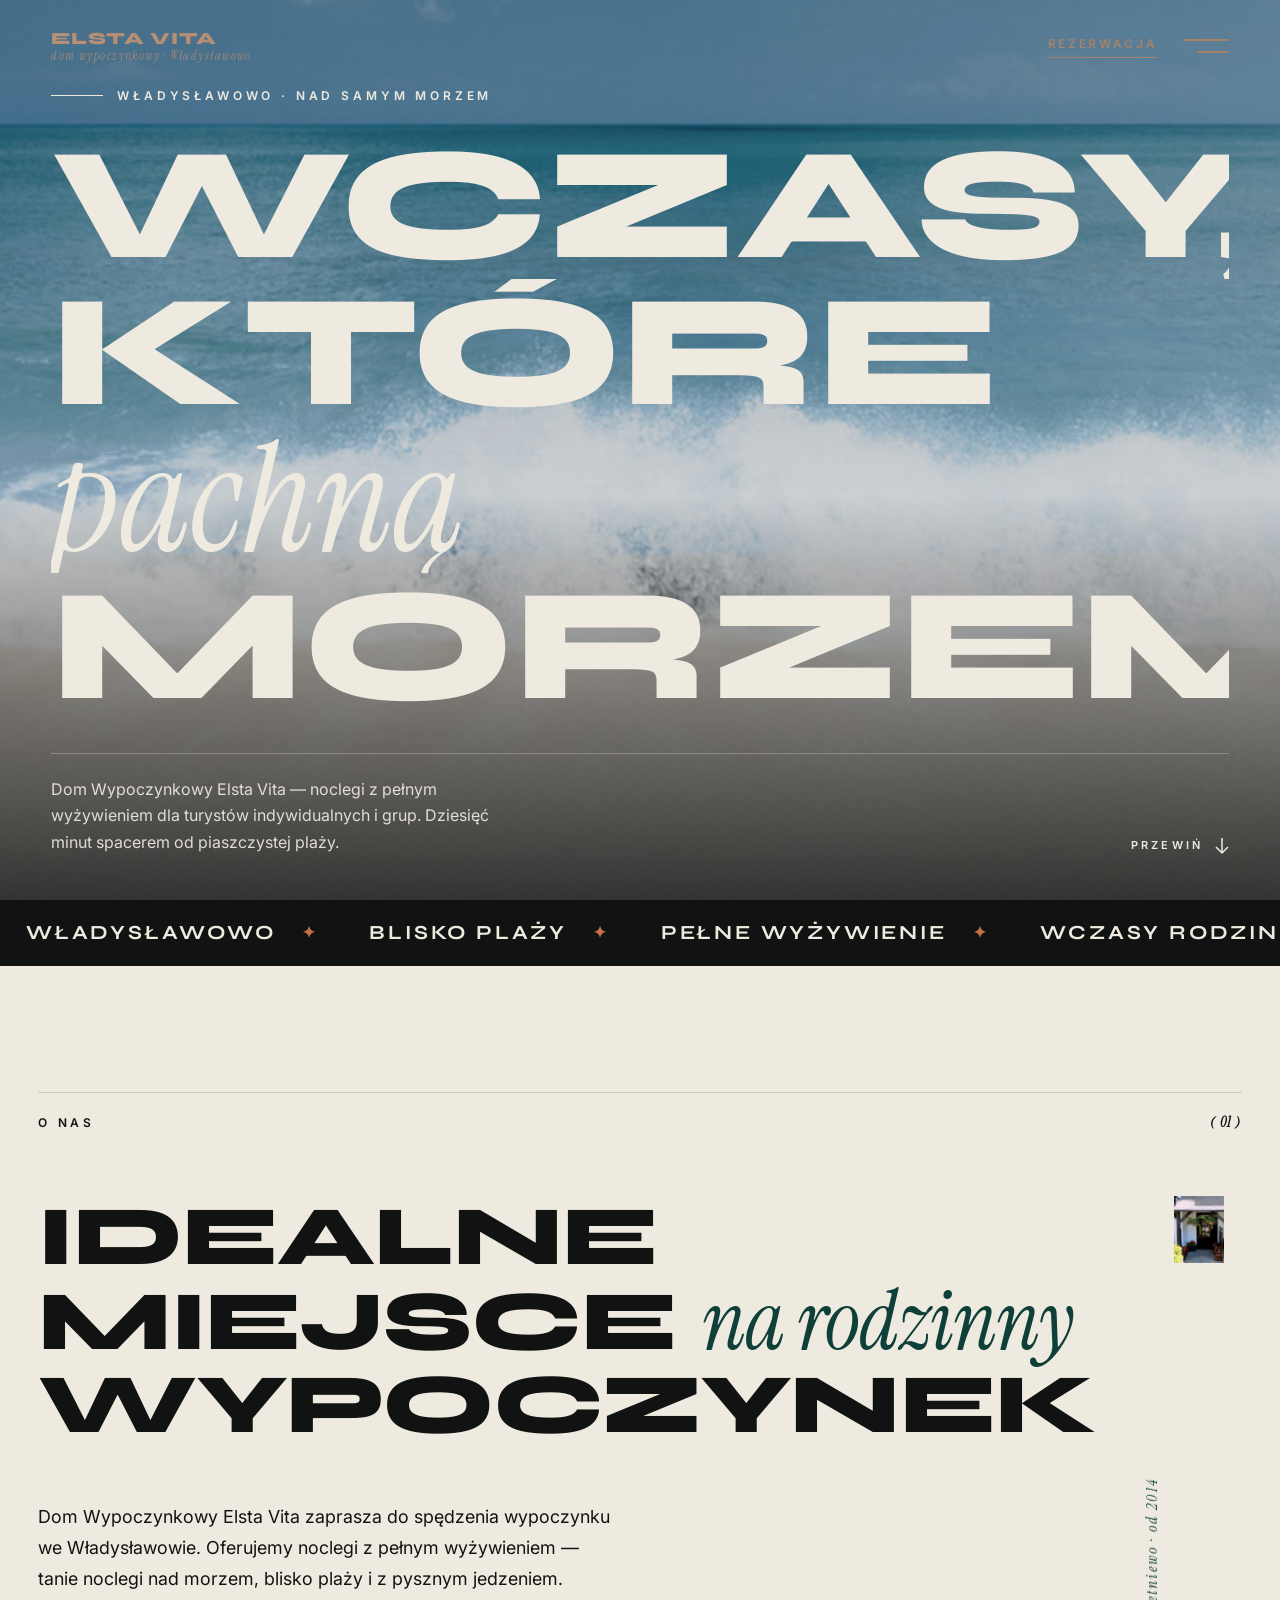
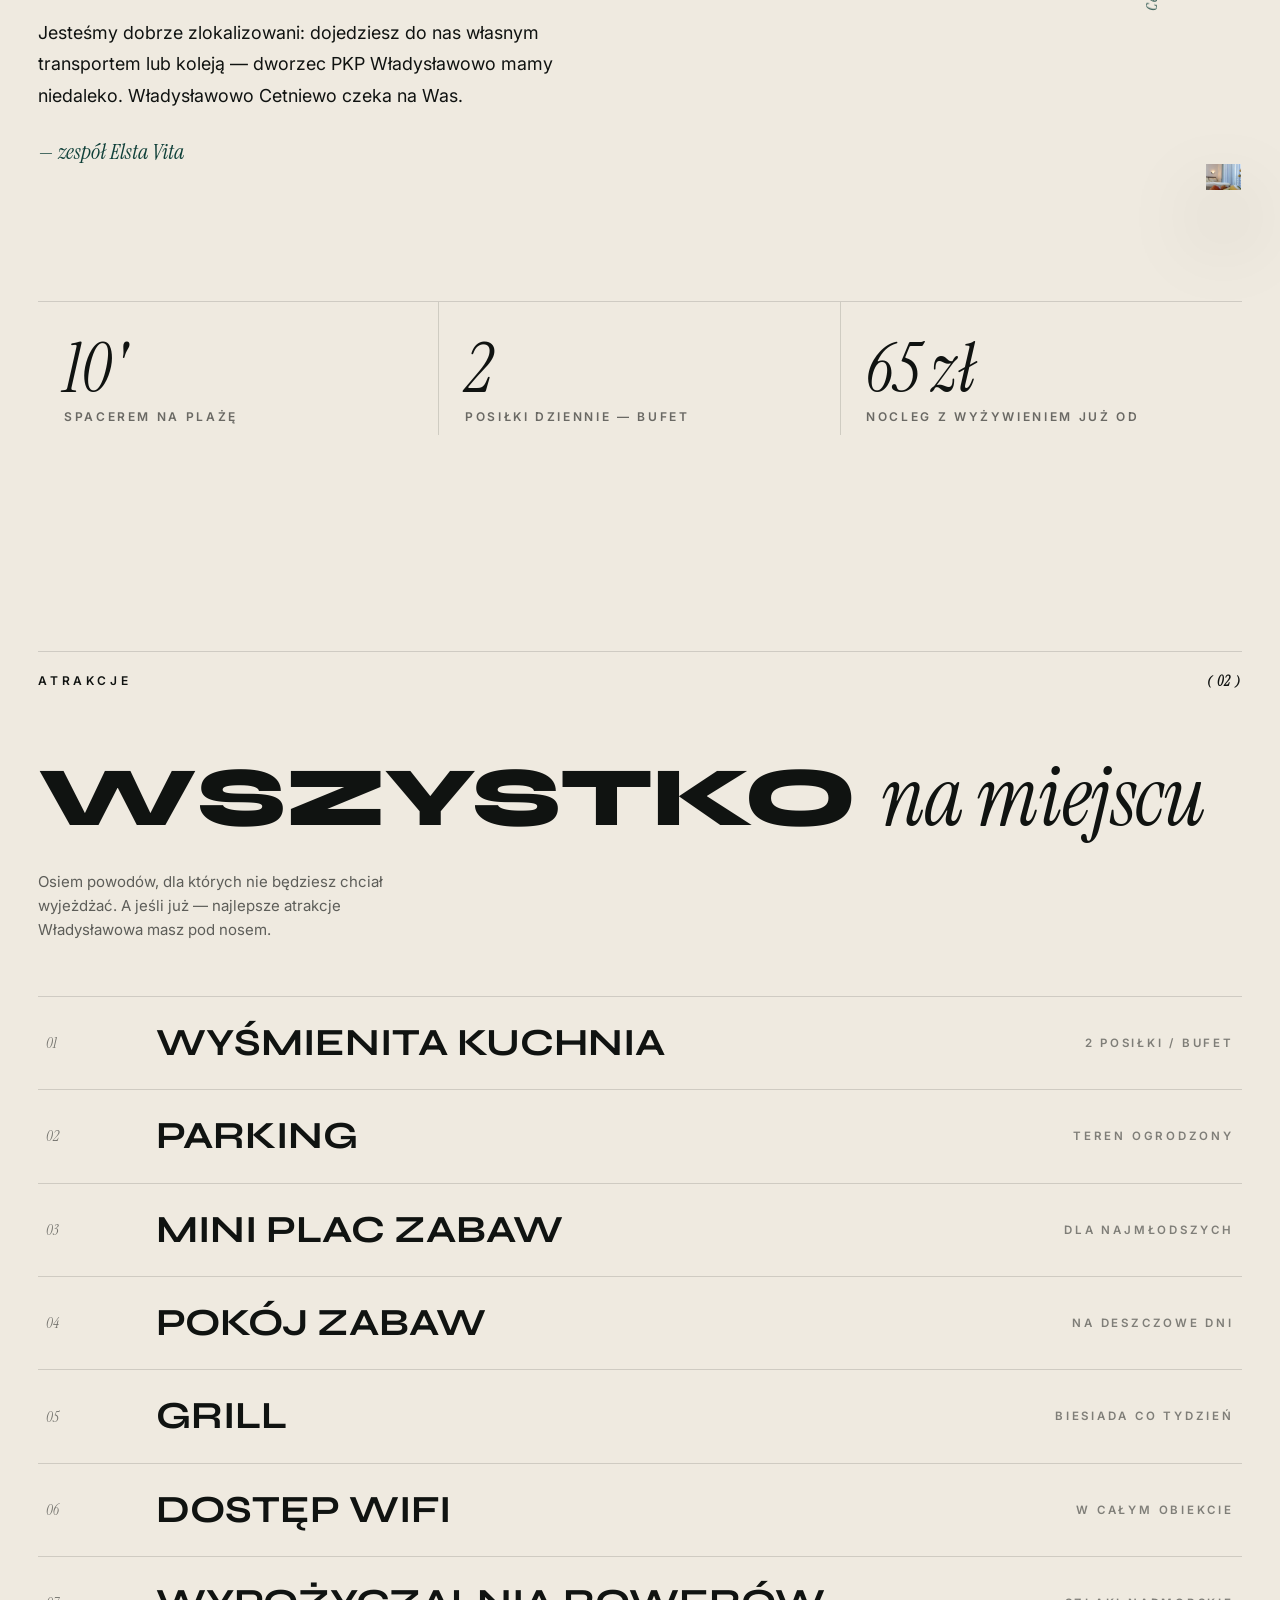
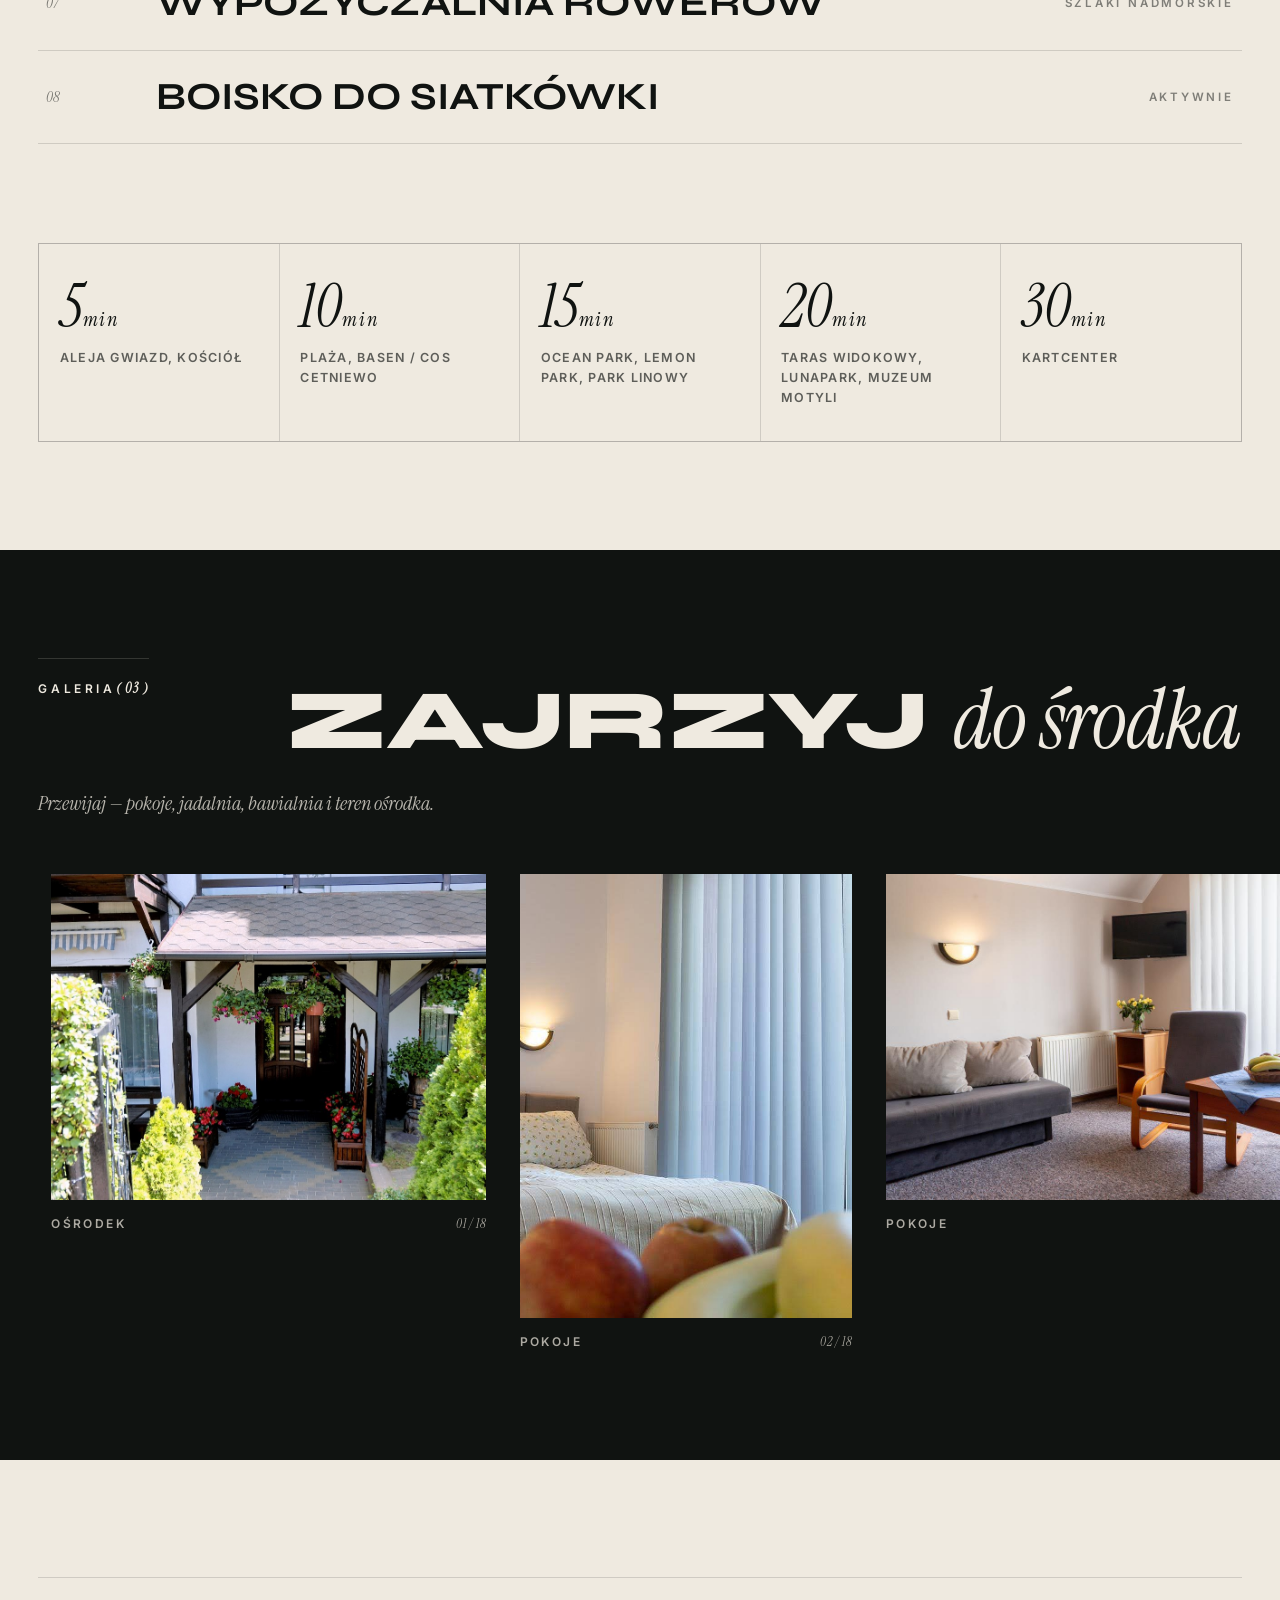
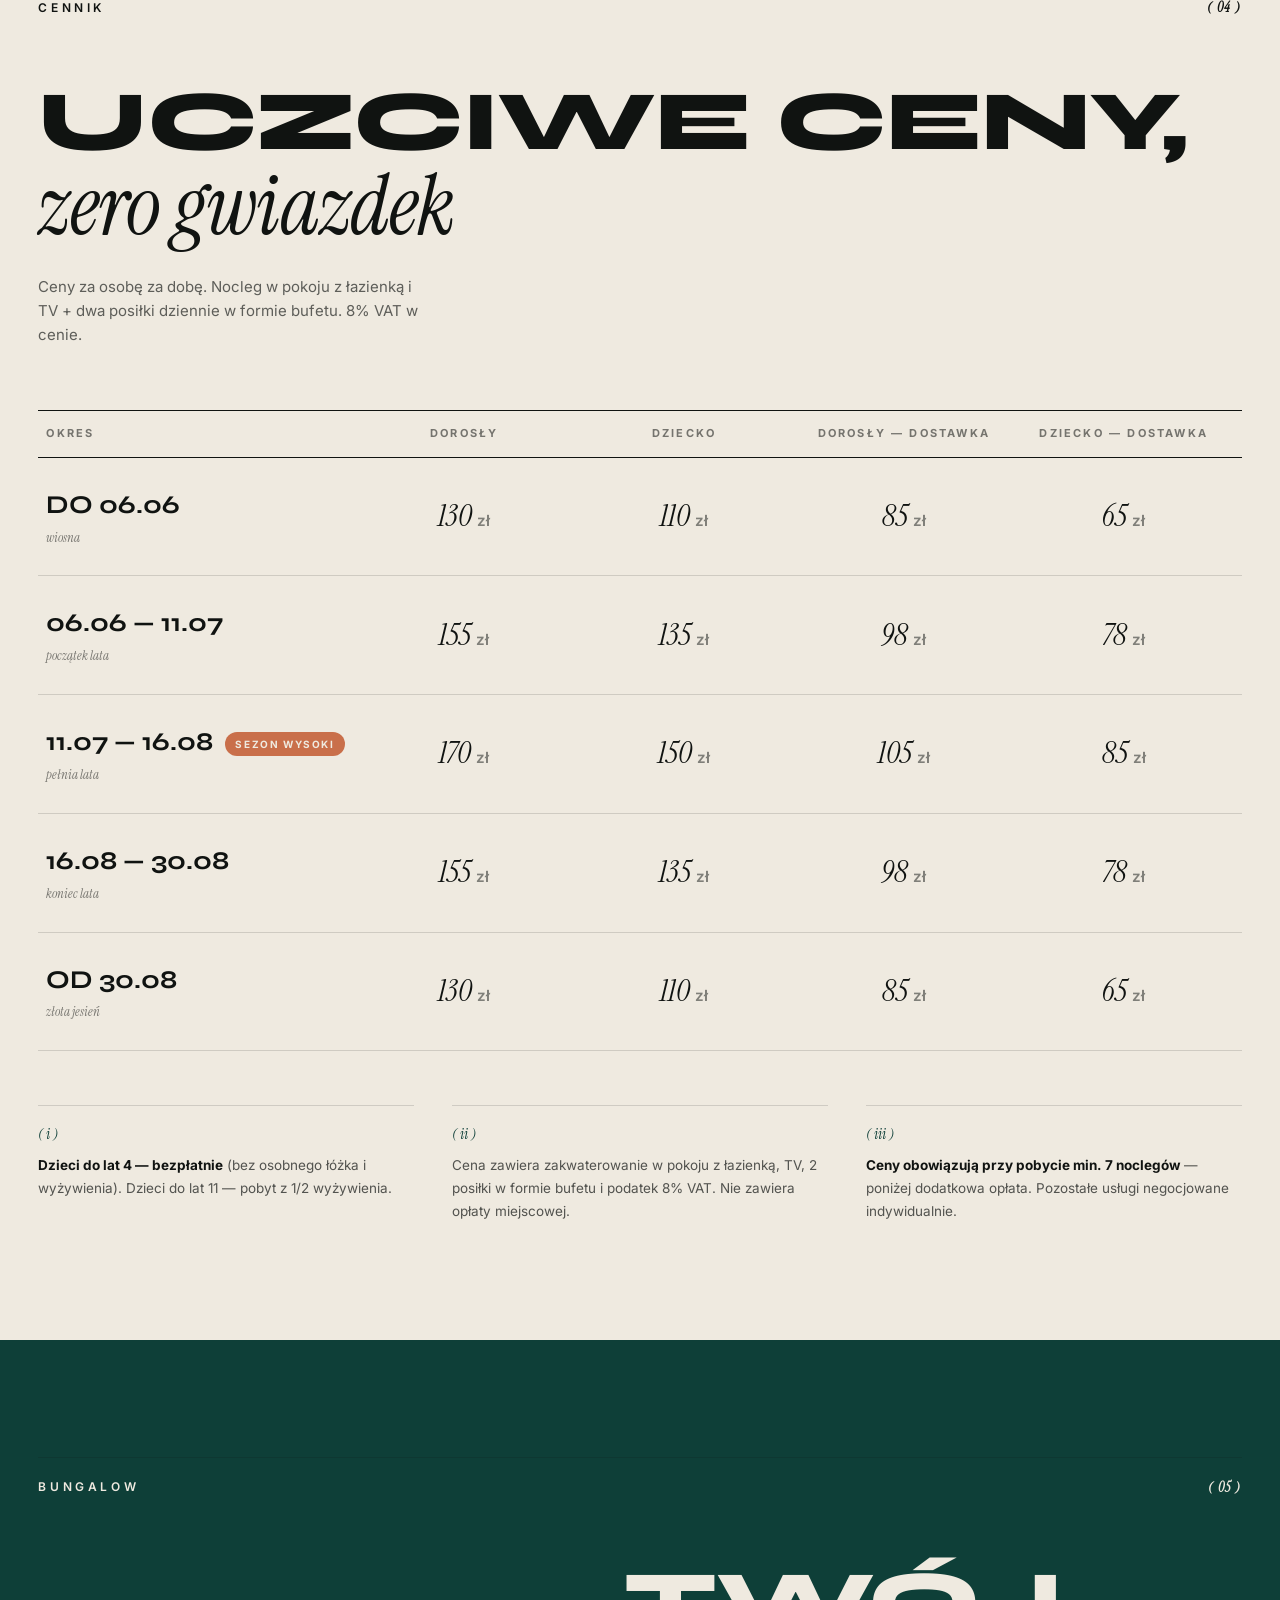
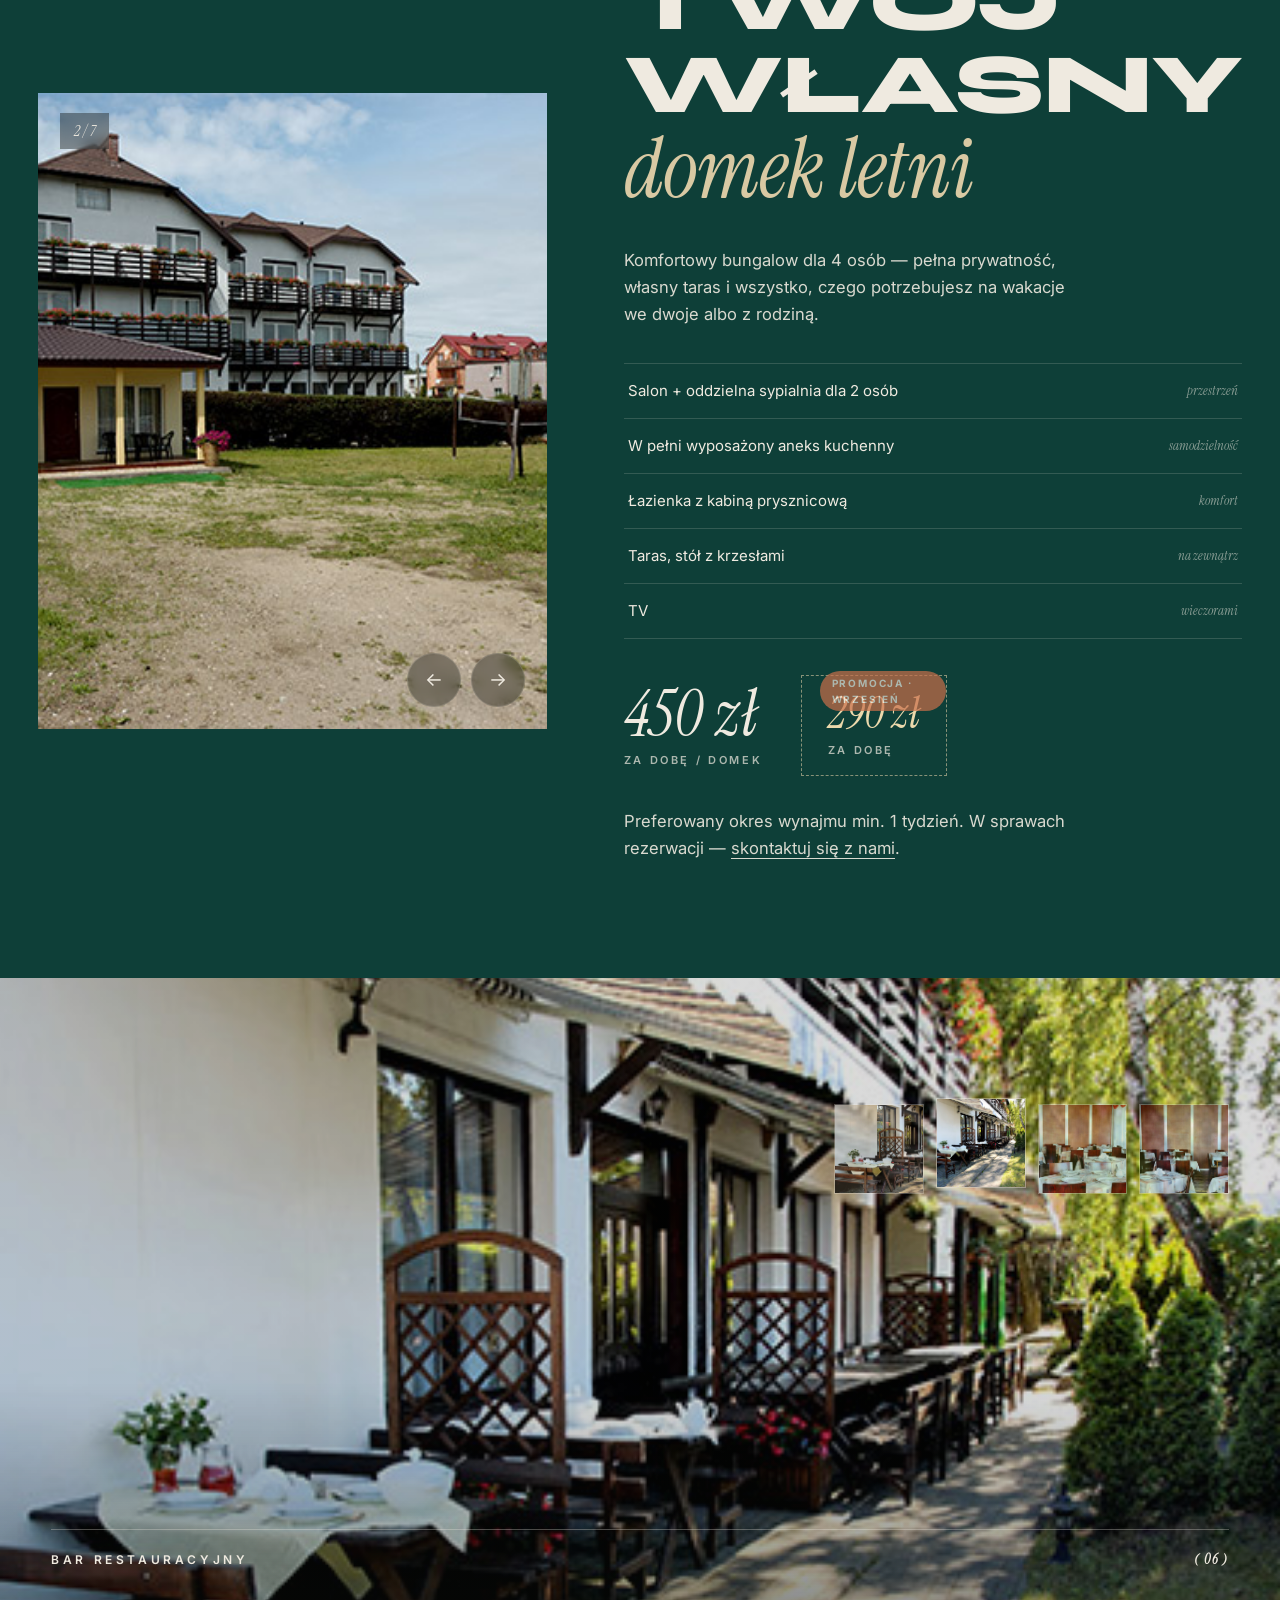
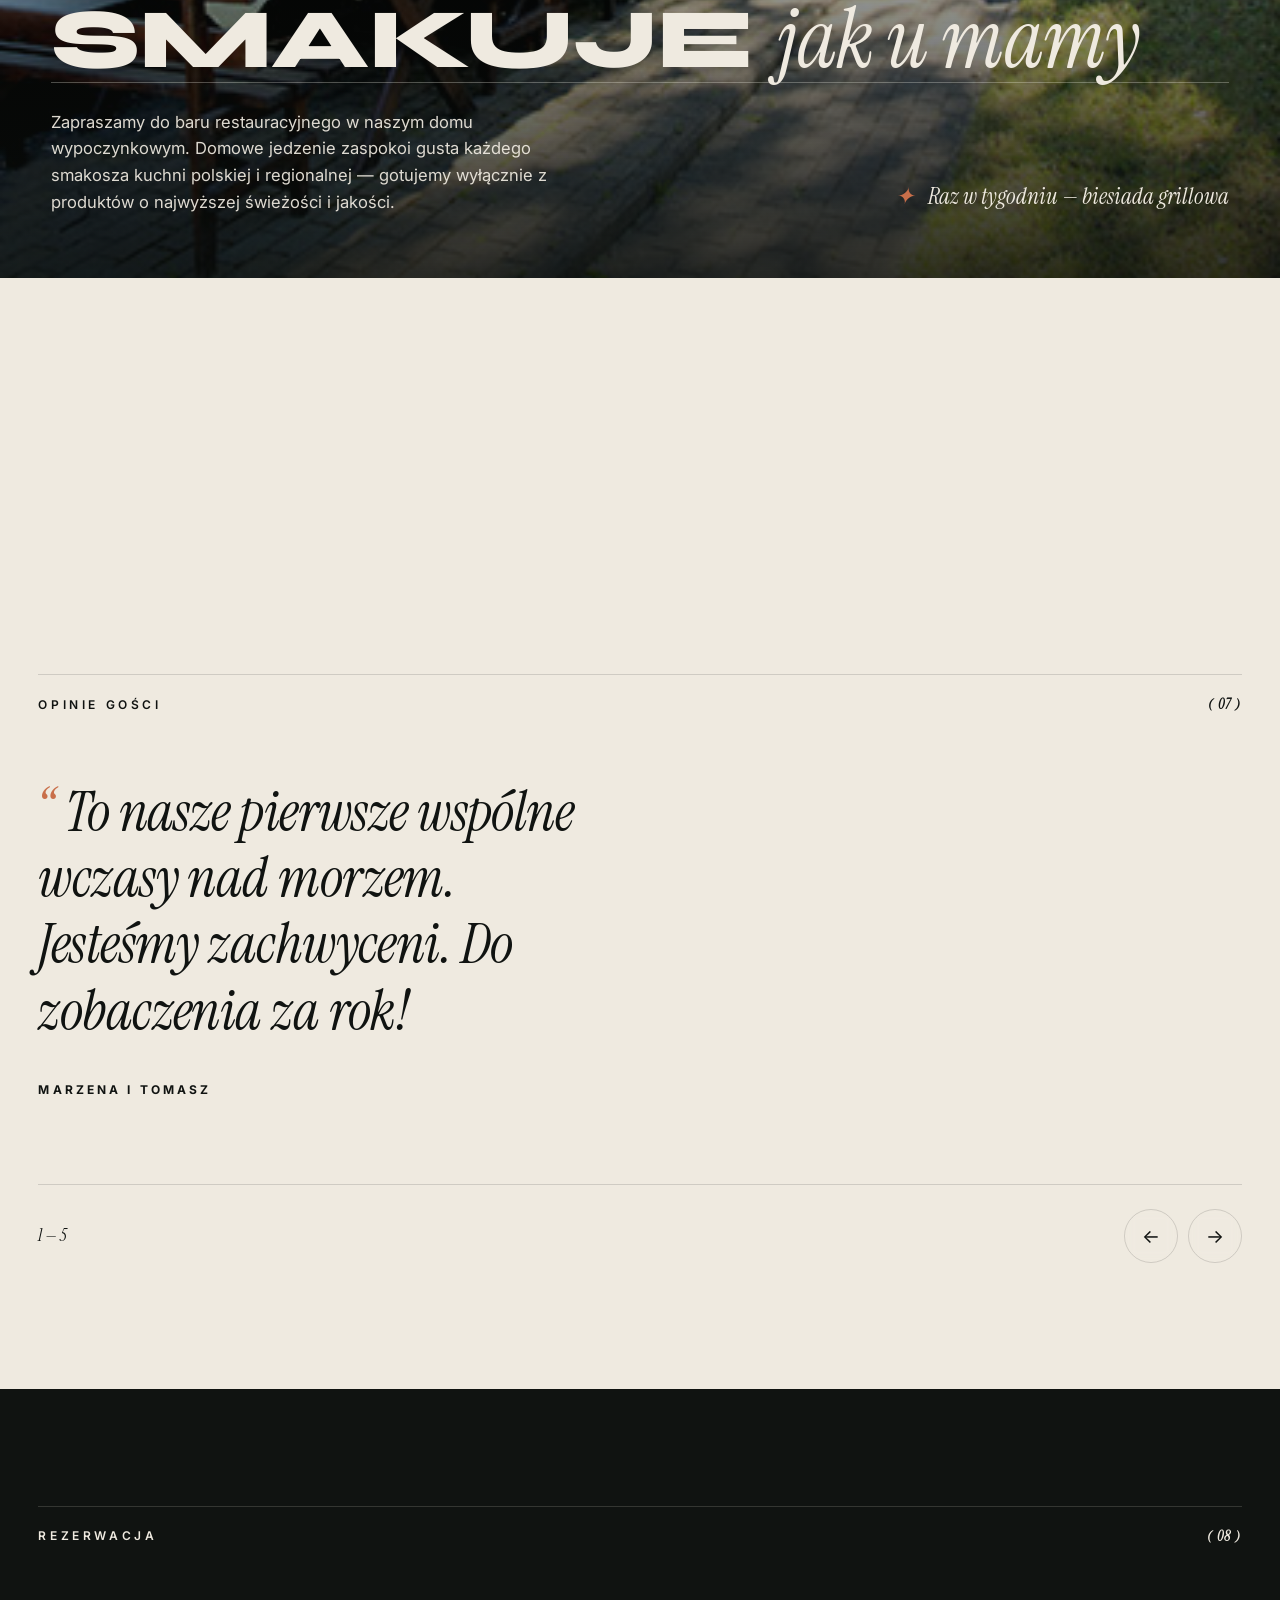
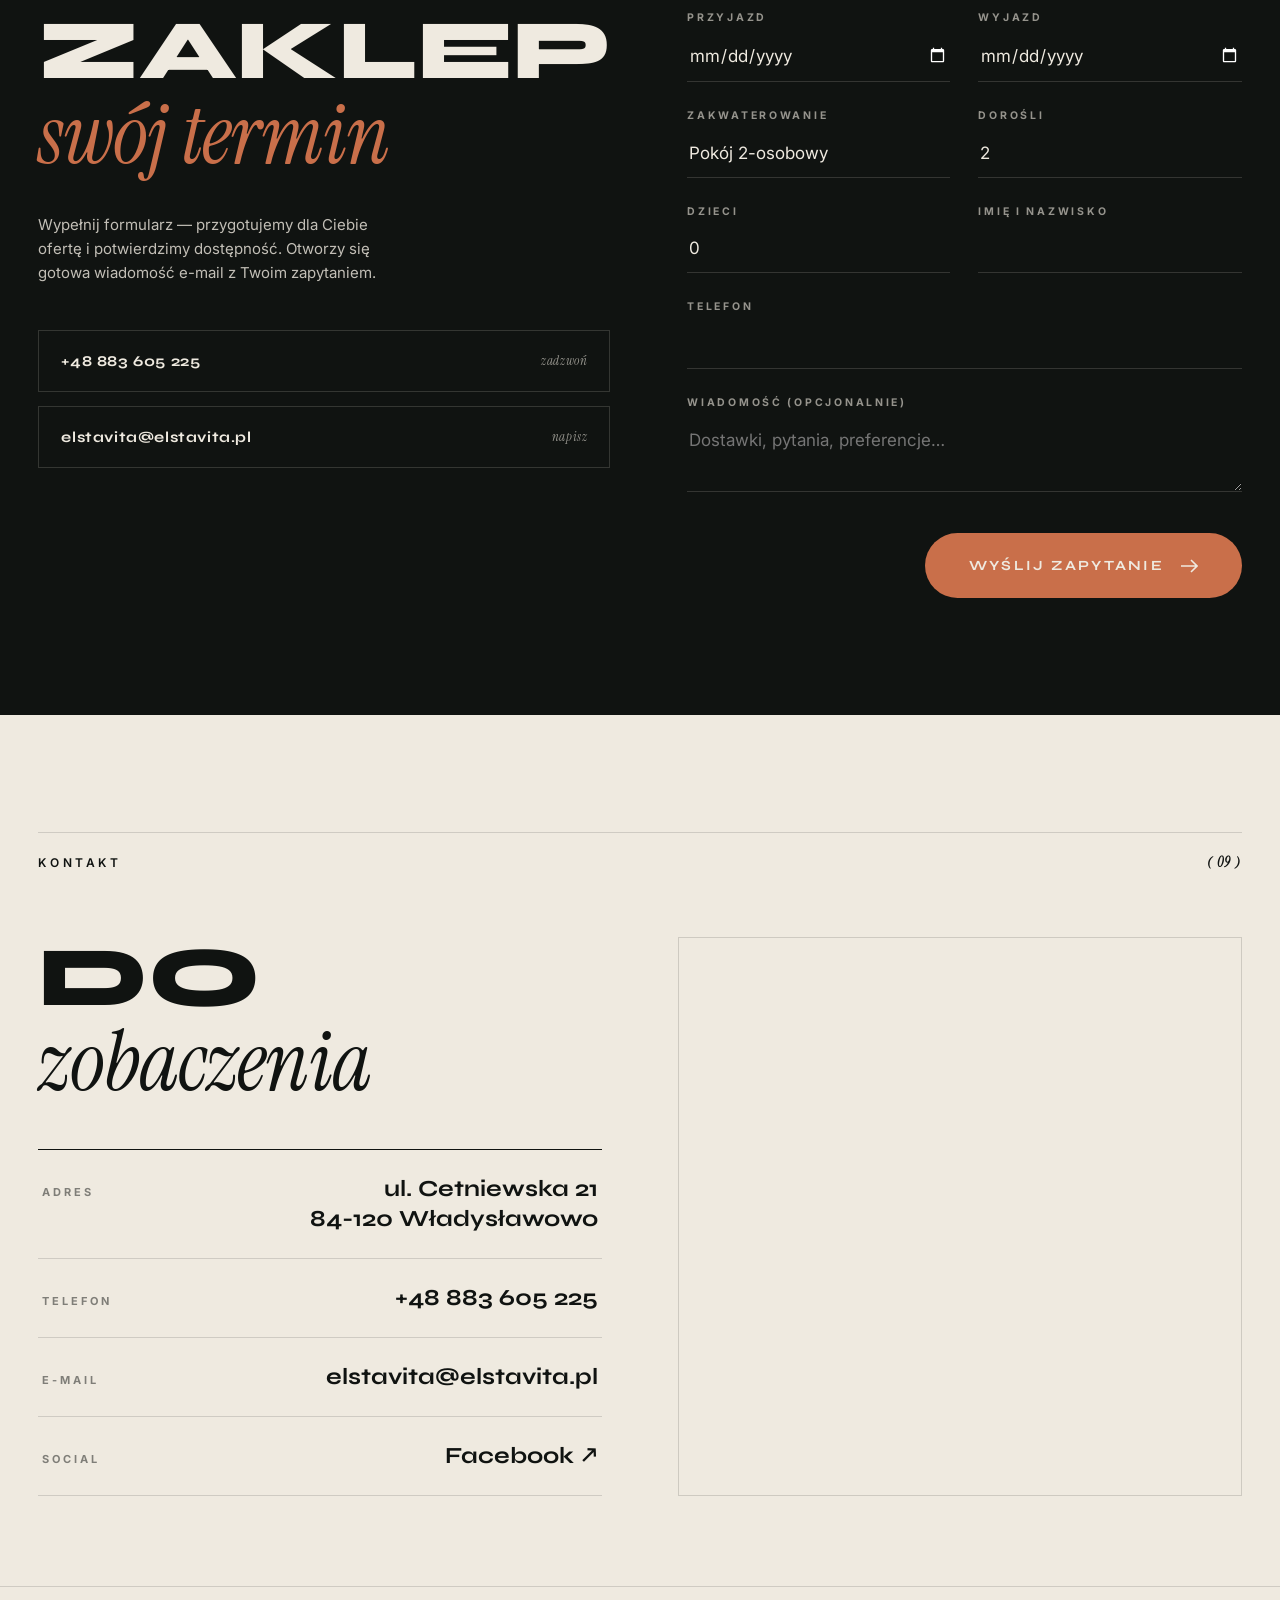
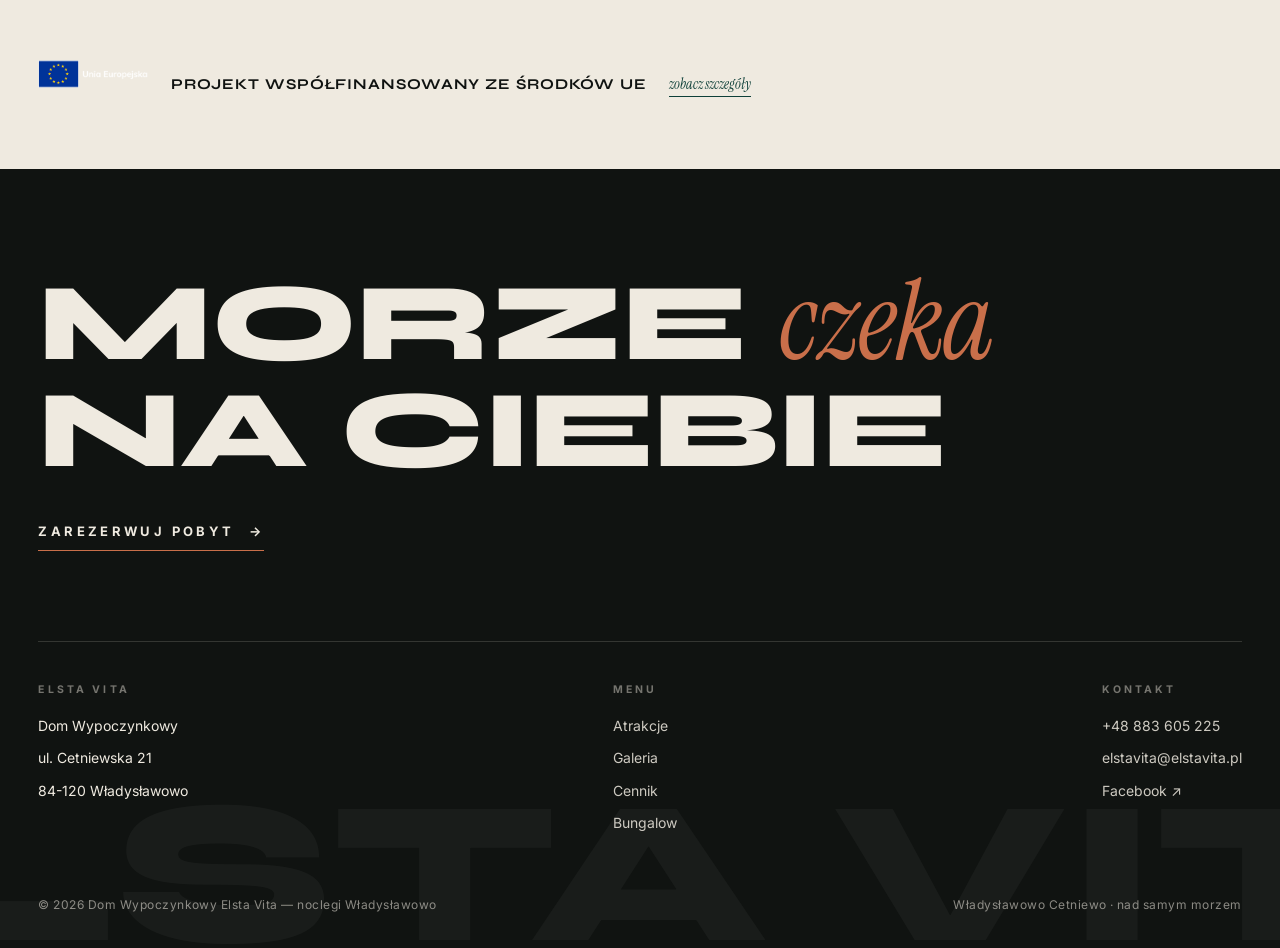
==== commit 100c9169: "Poprawka CDN Lenis Co-Authored-By: Claude Fable 5 <noreply@anthropic.com>" ====
--- a/index.html
+++ b/index.html
@@ -526,7 +526,7 @@
 
   <script src="https://cdnjs.cloudflare.com/ajax/libs/gsap/3.12.5/gsap.min.js"></script>
   <script src="https://cdnjs.cloudflare.com/ajax/libs/gsap/3.12.5/ScrollTrigger.min.js"></script>
-  <script src="https://cdn.jsdelivr.net/gh/studio-freight/lenis@1.0.42/bundled/lenis.min.js"></script>
+  <script src="https://cdn.jsdelivr.net/npm/lenis@1.1.18/dist/lenis.min.js"></script>
   <script>if (typeof gsap !== "undefined" && typeof ScrollTrigger !== "undefined") gsap.registerPlugin(ScrollTrigger);</script>
   <script src="assets/js/main.js"></script>
 </body>
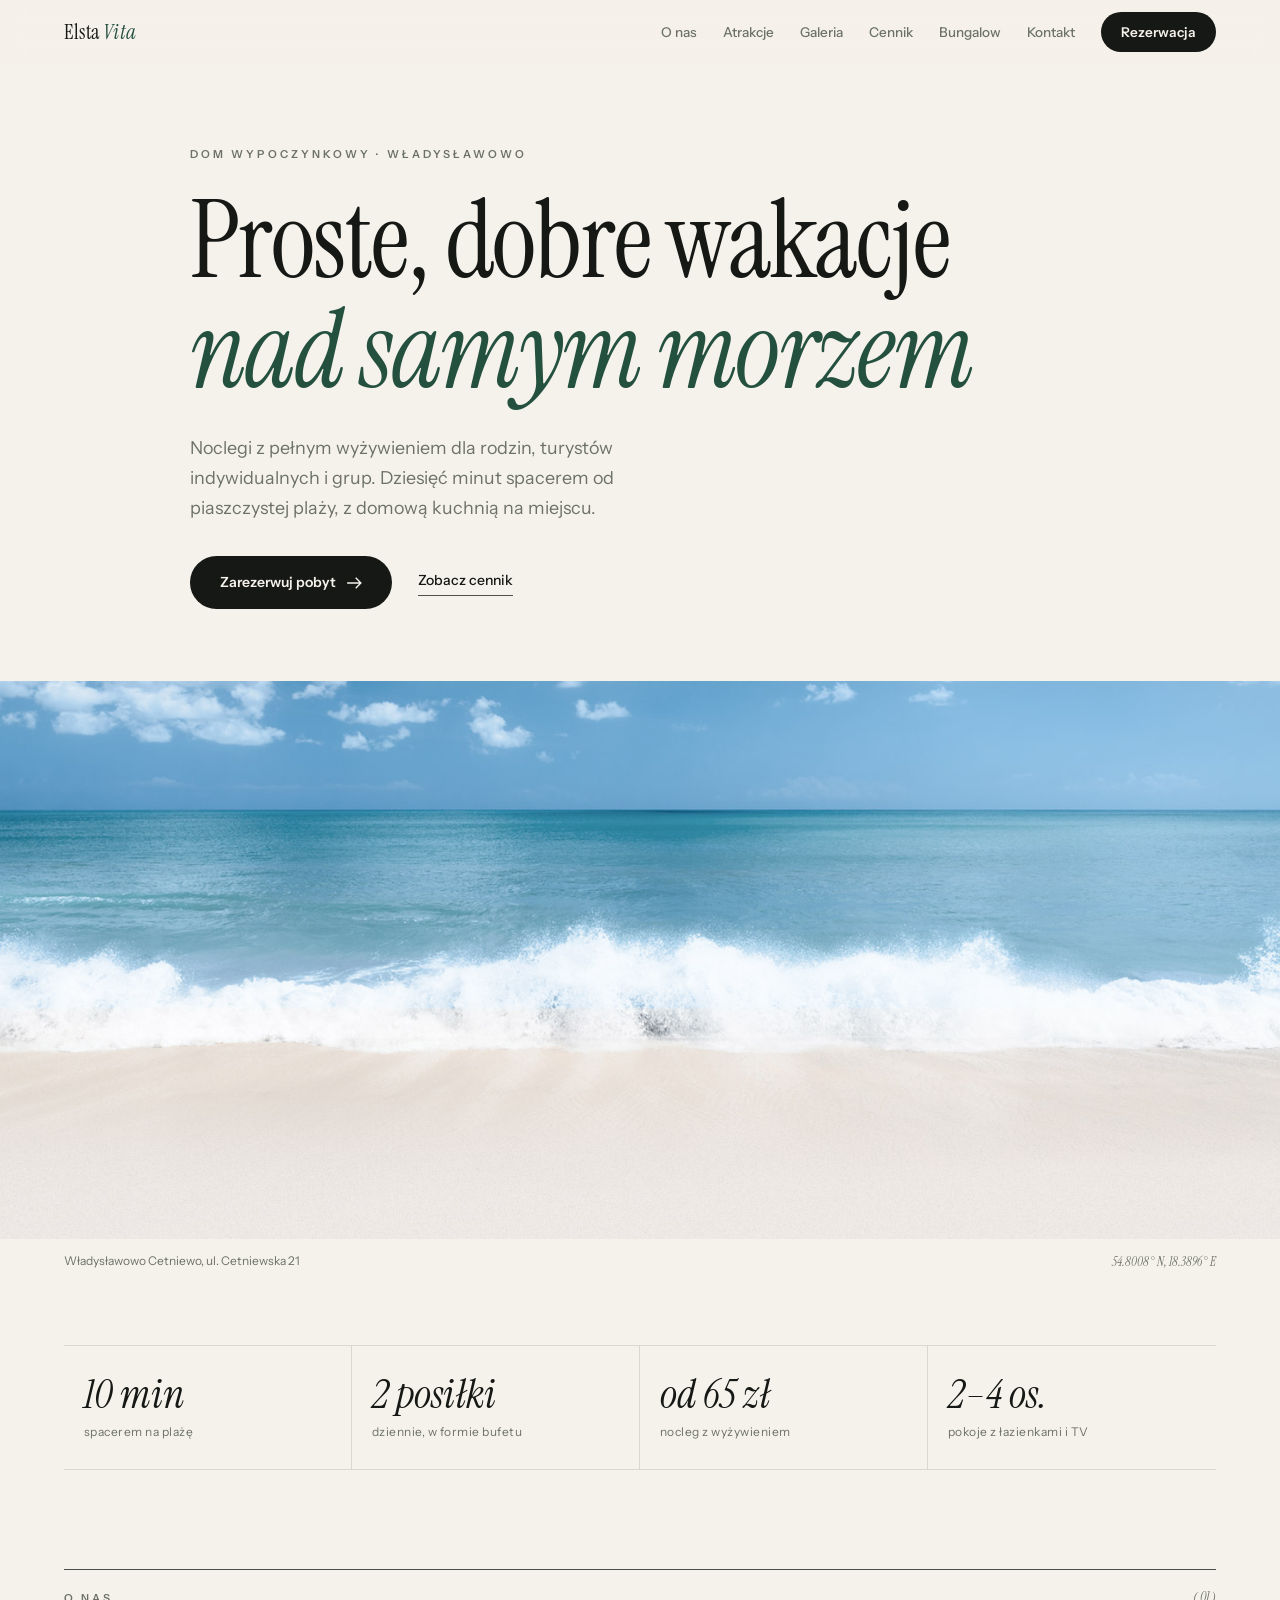
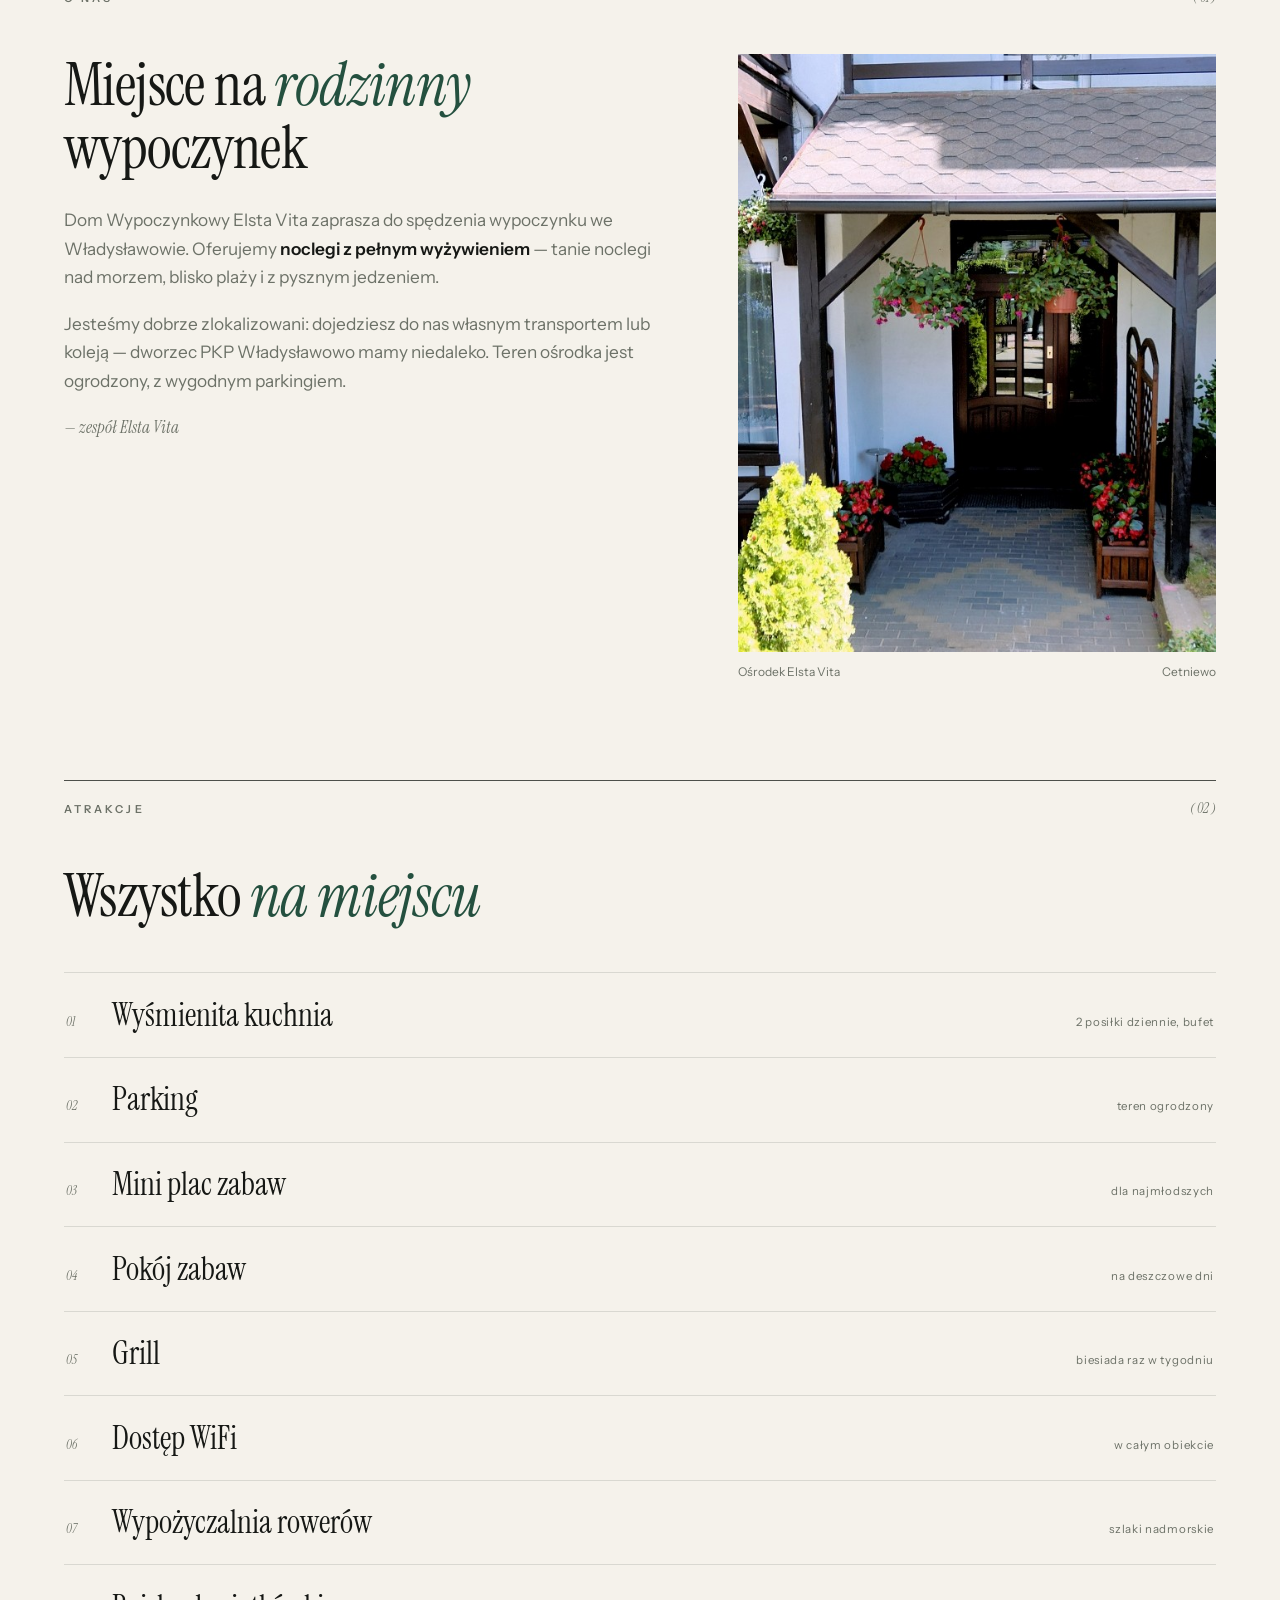
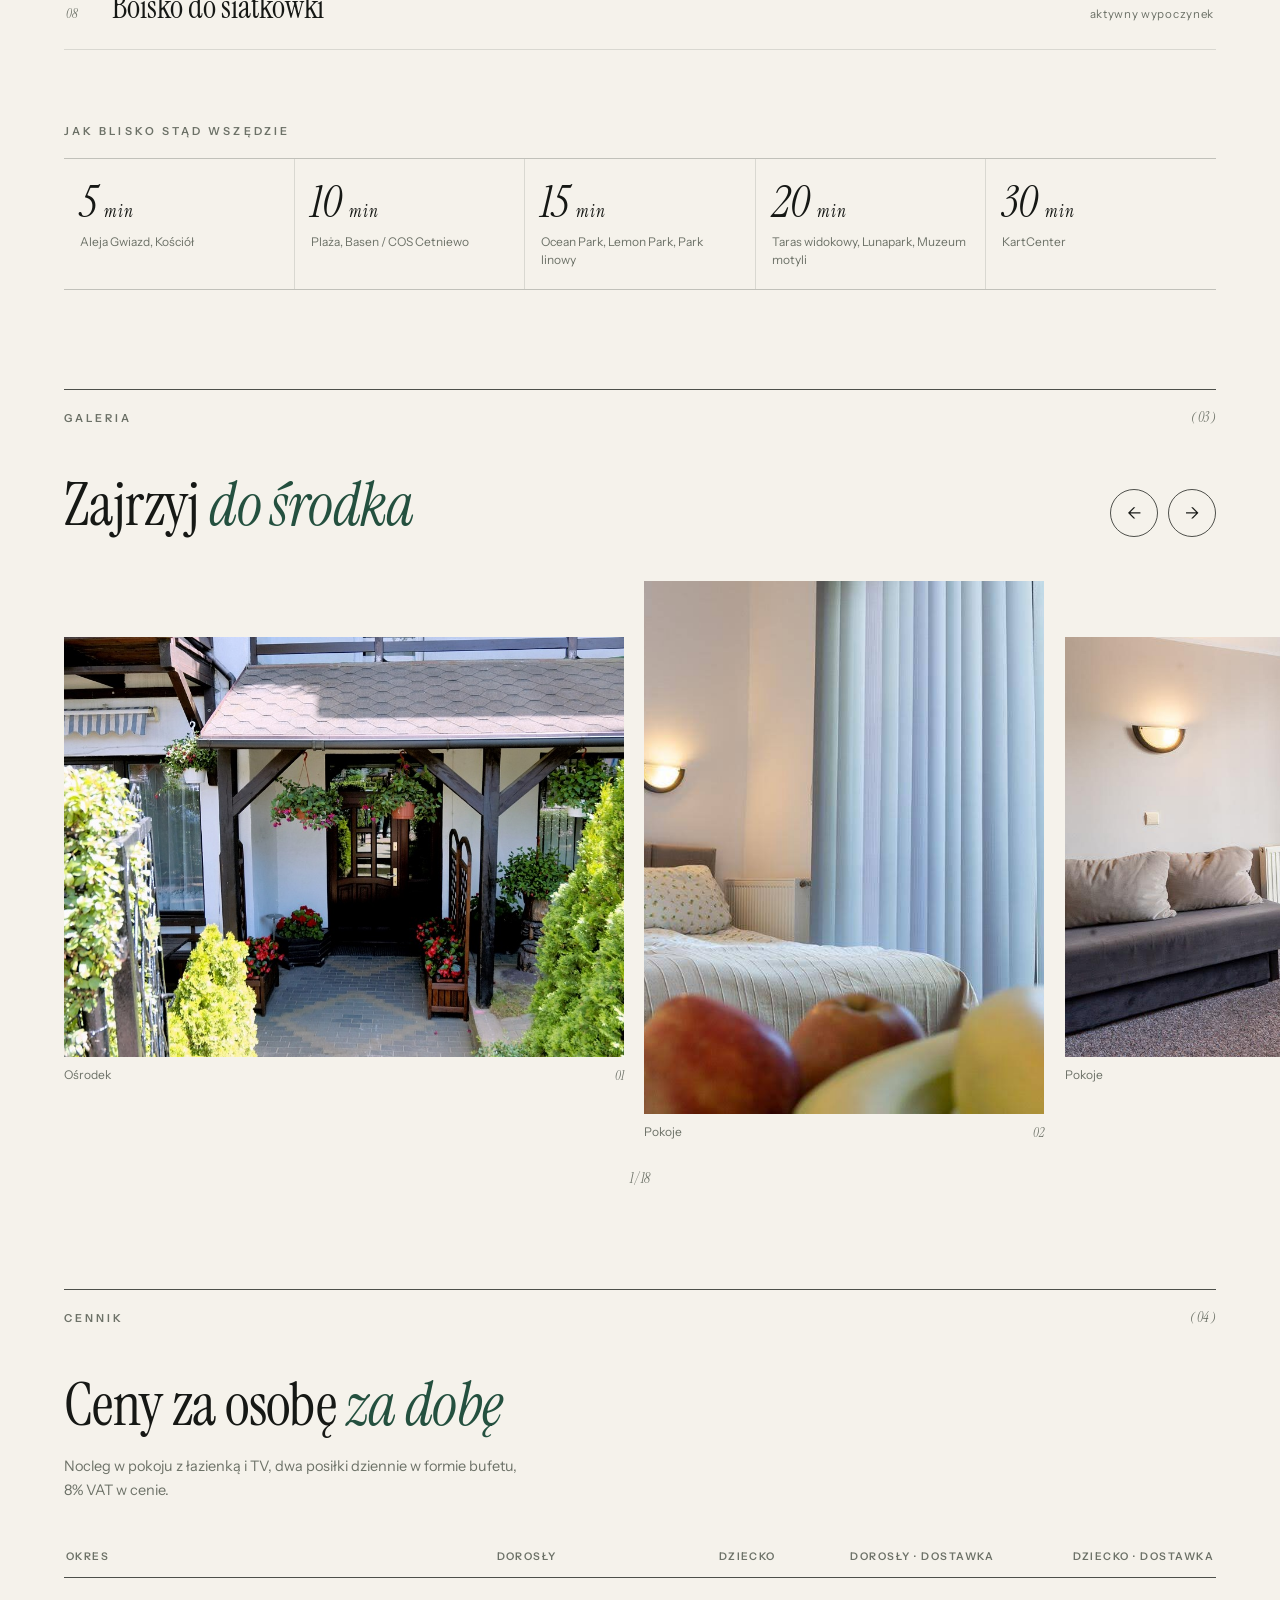
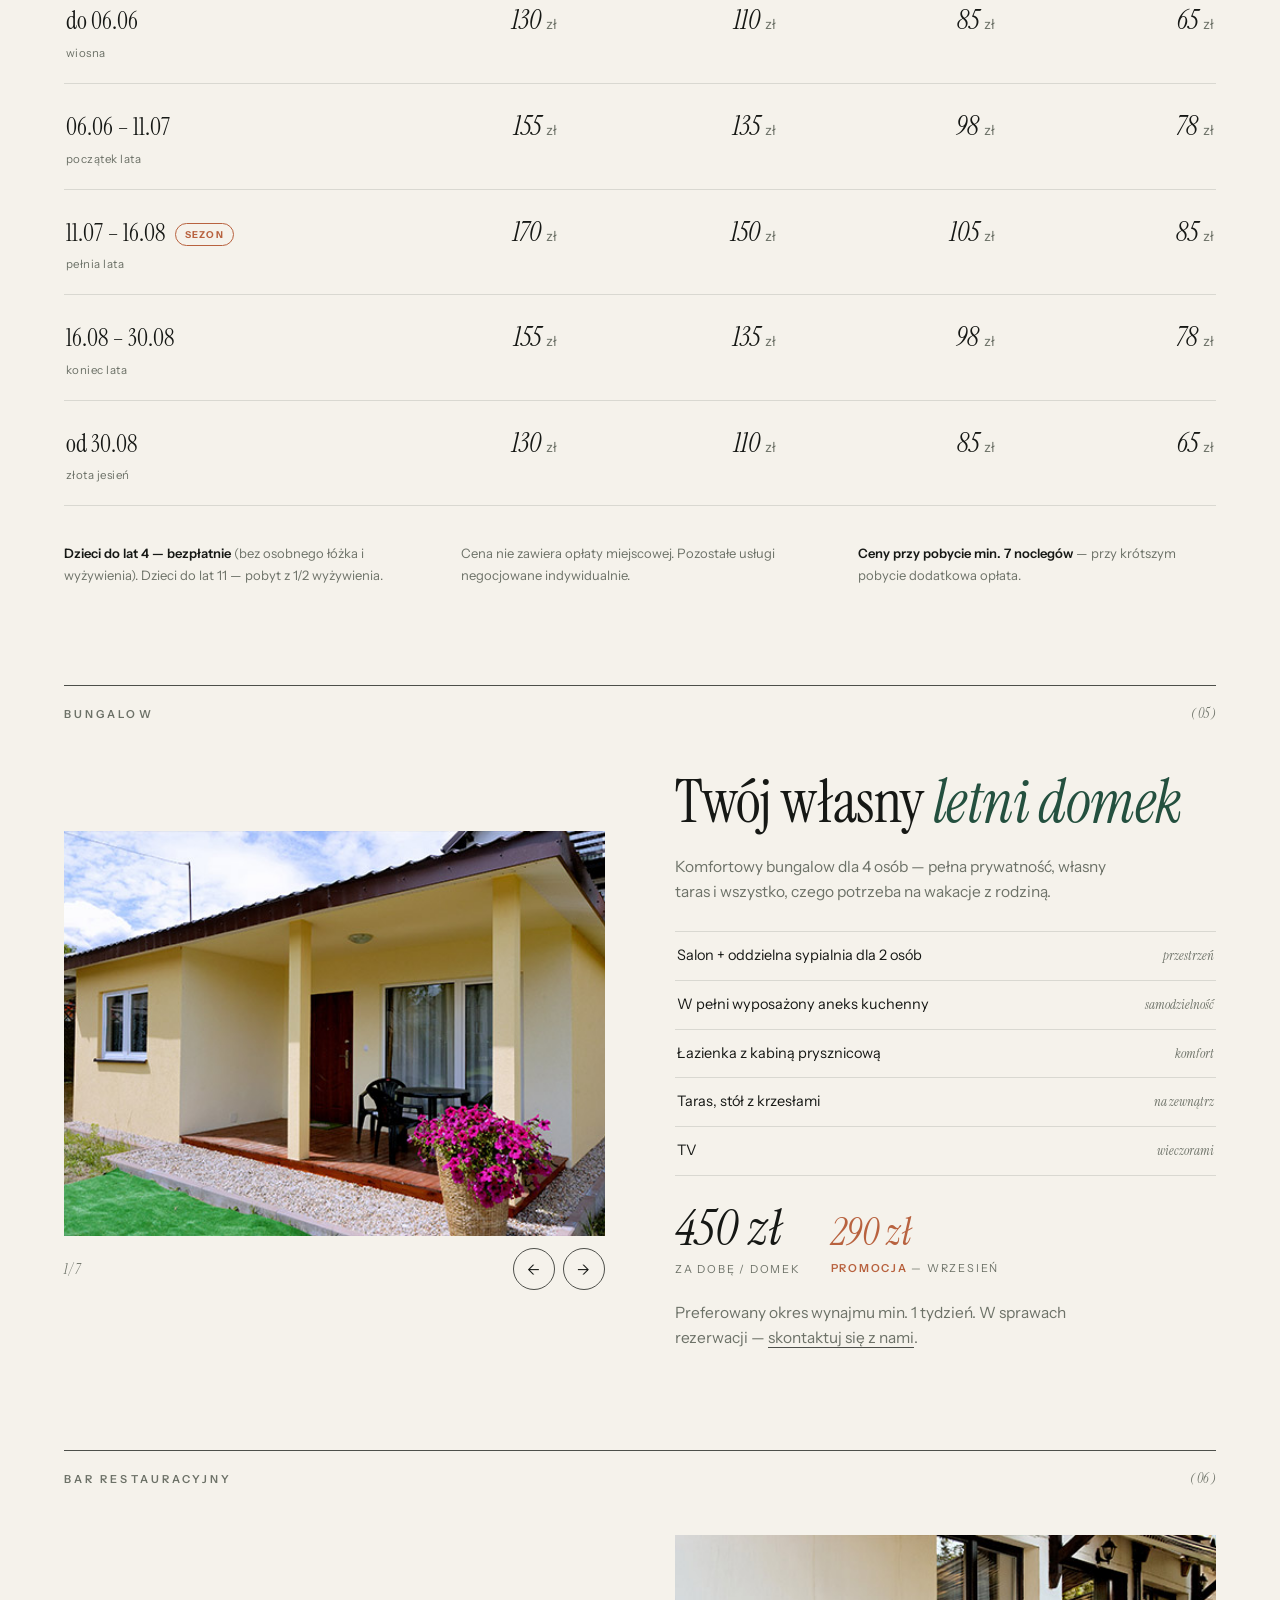
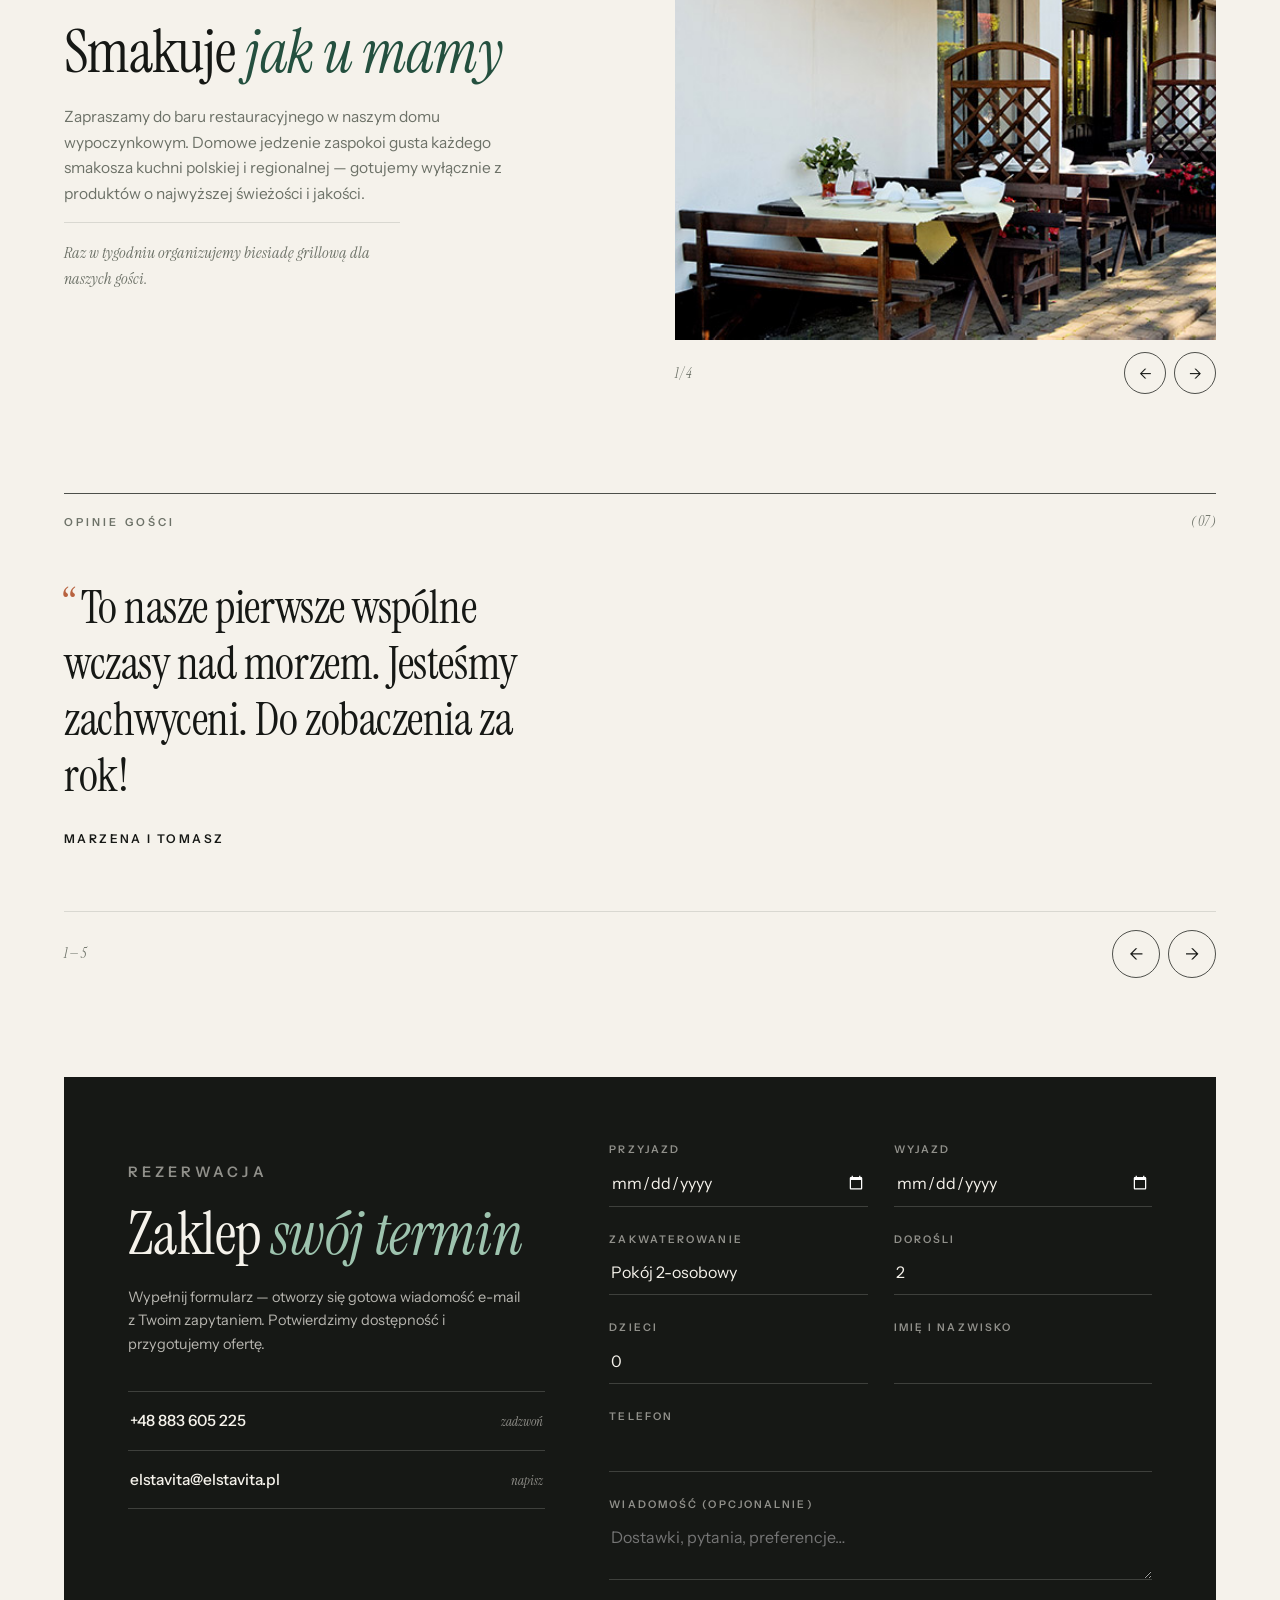
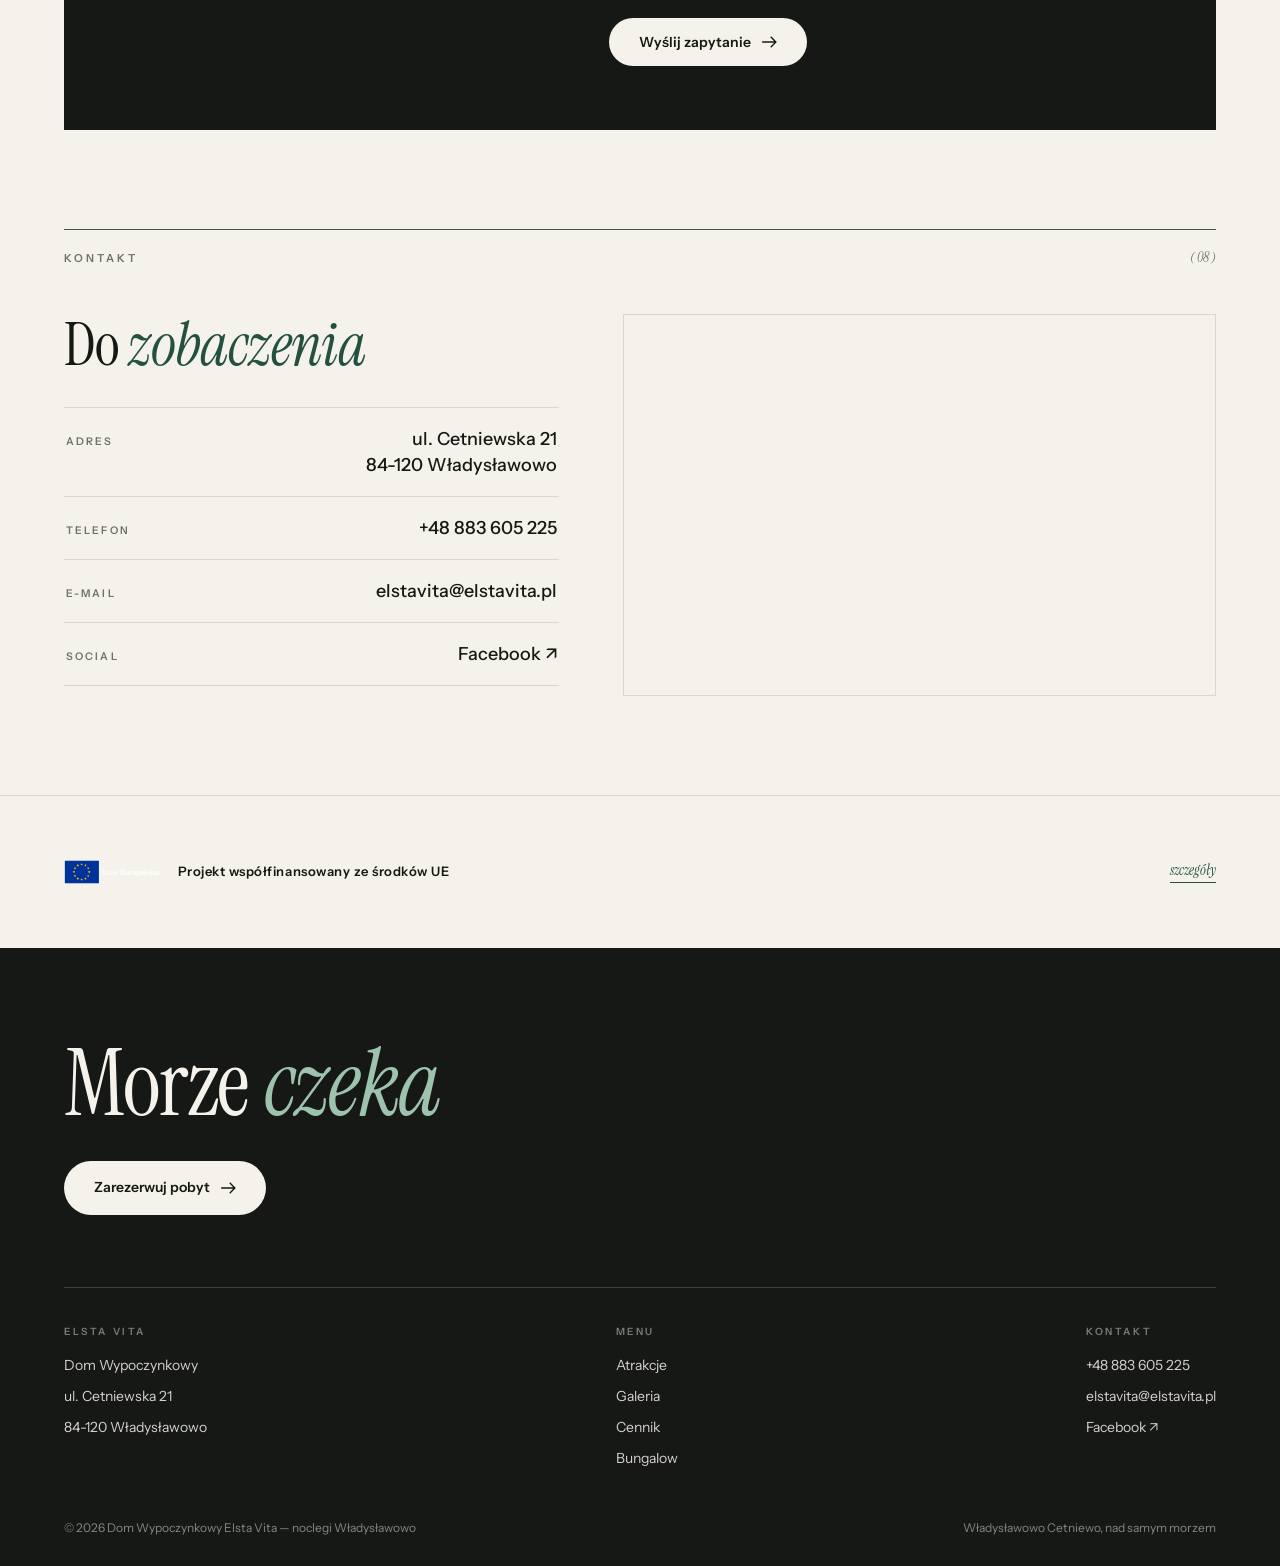
==== commit 561ccfd6: "v3: minimalistyczny redesign - czysta typografia, natywna galeria scroll-snap, dopracowany mobile Co" ====
--- a/index.html
+++ b/index.html
@@ -1,5 +1,5 @@
 <!doctype html>
-<html lang="pl" class="no-js">
+<html lang="pl">
 <head>
   <meta charset="UTF-8">
   <meta name="viewport" content="width=device-width, initial-scale=1.0">
@@ -11,101 +11,94 @@
   <link rel="icon" type="image/png" href="images/misc/logo.png">
   <link rel="preconnect" href="https://fonts.googleapis.com">
   <link rel="preconnect" href="https://fonts.gstatic.com" crossorigin>
-  <link href="https://fonts.googleapis.com/css2?family=Syne:wght@700;800&family=Instrument+Serif:ital@0;1&family=Inter:wght@400;500;600;700&display=swap" rel="stylesheet">
+  <link href="https://fonts.googleapis.com/css2?family=Instrument+Sans:wght@400;500;600&family=Instrument+Serif:ital@0;1&display=swap" rel="stylesheet">
   <link rel="stylesheet" href="assets/css/style.css">
 </head>
 <body>
 
-  <!-- Preloader -->
-  <div id="loader">
-    <div class="l-name">Elsta Vita<br>Władysławowo</div>
-    <div class="l-count">0</div>
-  </div>
-
-  <!-- Custom cursor -->
-  <div id="cursor"></div>
-
-  <!-- Topbar -->
-  <div id="topbar">
-    <a href="#start" class="brand">Elsta Vita<small>dom wypoczynkowy · Władysławowo</small></a>
-    <div class="right">
-      <a href="#rezerwacja" class="res-link">Rezerwacja</a>
+  <!-- Header -->
+  <header id="site-header">
+    <div class="wrap bar">
+      <a href="#start" class="logo">Elsta <em>Vita</em></a>
+      <nav>
+        <a href="#onas">O nas</a>
+        <a href="#atrakcje">Atrakcje</a>
+        <a href="#galeria">Galeria</a>
+        <a href="#cennik">Cennik</a>
+        <a href="#bungalow">Bungalow</a>
+        <a href="#kontakt">Kontakt</a>
+        <a href="#rezerwacja" class="cta">Rezerwacja</a>
+      </nav>
       <button id="burger" aria-label="Menu"><i></i><i></i></button>
     </div>
-  </div>
-
-  <!-- Fullscreen menu -->
-  <nav id="menu">
-    <div class="m-links">
-      <a href="#start"><sup>01</sup>Start</a>
-      <a href="#atrakcje"><sup>02</sup>Atrakcje</a>
-      <a href="#galeria"><sup>03</sup>Galeria</a>
-      <a href="#cennik"><sup>04</sup>Cennik</a>
-      <a href="#bungalow"><sup>05</sup>Bungalow</a>
-      <a href="#opinie"><sup>06</sup>Opinie</a>
-      <a href="#rezerwacja"><sup>07</sup>Rezerwacja</a>
-      <a href="#kontakt"><sup>08</sup>Kontakt</a>
-    </div>
-    <div class="m-foot">
-      <span>ul. Cetniewska 21, 84-120 Władysławowo</span>
+  </header>
+
+  <!-- Menu mobilne -->
+  <div id="mobile-menu">
+    <a href="#onas">O nas <span>01</span></a>
+    <a href="#atrakcje">Atrakcje <span>02</span></a>
+    <a href="#galeria">Galeria <span>03</span></a>
+    <a href="#cennik">Cennik <span>04</span></a>
+    <a href="#bungalow">Bungalow <span>05</span></a>
+    <a href="#opinie">Opinie <span>06</span></a>
+    <a href="#rezerwacja">Rezerwacja <span>07</span></a>
+    <a href="#kontakt">Kontakt <span>08</span></a>
+    <div class="mm-contact">
       <a href="tel:+48883605225">+48 883 605 225</a>
       <a href="mailto:elstavita@elstavita.pl">elstavita@elstavita.pl</a>
-      <a href="https://www.facebook.com/dwelstavita" target="_blank" rel="noopener">Facebook ↗</a>
-    </div>
-  </nav>
-
-  <!-- ============ HERO ============ -->
-  <section class="hero" id="start">
-    <div class="hero-bg"></div>
-    <div class="hero-inner">
-      <div class="kick">Władysławowo · nad samym morzem</div>
-      <h1>
-        <span class="line"><span>Wczasy,</span></span>
-        <span class="line"><span>które <em>pachną</em></span></span>
-        <span class="line"><span>morzem</span></span>
-      </h1>
-      <div class="hero-foot">
-        <p>Dom Wypoczynkowy Elsta Vita — noclegi z pełnym wyżywieniem dla turystów indywidualnych i grup. Dziesięć minut spacerem od piaszczystej plaży.</p>
-        <div class="scroll-cue">
-          Przewiń
-          <svg width="14" height="18" viewBox="0 0 14 18" fill="none" stroke="currentColor" stroke-width="1.5"><path d="M7 1v15M1 10l6 6 6-6"/></svg>
-        </div>
-      </div>
-    </div>
-  </section>
-
-  <!-- Marquee -->
-  <div class="marquee" aria-hidden="true">
-    <div class="track">
-      <span>Władysławowo</span><span>Blisko plaży</span><span>Pełne wyżywienie</span><span>Wczasy rodzinne</span><span>Domowa kuchnia</span><span>Bungalow</span><span>Sezon 2026</span>
-      <span>Władysławowo</span><span>Blisko plaży</span><span>Pełne wyżywienie</span><span>Wczasy rodzinne</span><span>Domowa kuchnia</span><span>Bungalow</span><span>Sezon 2026</span>
+      <span>ul. Cetniewska 21, 84-120 Władysławowo</span>
     </div>
   </div>
 
-  <!-- ============ INTRO ============ -->
-  <section id="intro">
-    <div class="wrap">
-      <div class="sec-label rv"><span>O nas</span><span class="no">( 01 )</span></div>
+  <!-- ============ START ============ -->
+  <section id="start">
+    <div class="wrap hero-text">
+      <p class="eyebrow rv">Dom wypoczynkowy · Władysławowo</p>
+      <h1 class="t-display rv">Proste, dobre wakacje <em>nad samym morzem</em></h1>
+      <p class="hero-lede rv">Noclegi z pełnym wyżywieniem dla rodzin, turystów indywidualnych i grup. Dziesięć minut spacerem od piaszczystej plaży, z domową kuchnią na miejscu.</p>
+      <div class="hero-links rv">
+        <a href="#rezerwacja" class="btn-pill">Zarezerwuj pobyt
+          <svg width="16" height="12" viewBox="0 0 18 14" fill="none" stroke="currentColor" stroke-width="1.6"><path d="M1 7h15M11 1l6 6-6 6"/></svg>
+        </a>
+        <a href="#cennik" class="link-under">Zobacz cennik</a>
+      </div>
+    </div>
+
+    <div class="hero-media">
+      <div class="ph"><img src="images/misc/background.jpg" alt="Plaża we Władysławowie" fetchpriority="high"></div>
+      <div class="wrap caption" style="padding-inline: 0;">
+        <span>Władysławowo Cetniewo, ul. Cetniewska 21</span>
+        <i>54.8008° N, 18.3896° E</i>
+      </div>
+    </div>
+
+    <div class="wrap">
+      <div class="facts rv">
+        <div><b>10 min</b><span>spacerem na plażę</span></div>
+        <div><b>2 posiłki</b><span>dziennie, w formie bufetu</span></div>
+        <div><b>od 65 zł</b><span>nocleg z wyżywieniem</span></div>
+        <div><b>2–4 os.</b><span>pokoje z łazienkami i TV</span></div>
+      </div>
+    </div>
+  </section>
+
+  <!-- ============ O NAS ============ -->
+  <section id="onas">
+    <div class="wrap">
+      <div class="sec-head rv"><span class="eyebrow">O nas</span><span class="no">( 01 )</span></div>
       <div class="grid">
         <div>
-          <h2 class="h-giant rv">Idealne miejsce <em>na rodzinny</em> wypoczynek</h2>
+          <h2 class="t-section rv">Miejsce na <em>rodzinny</em> wypoczynek</h2>
           <div class="copy rv">
-            <p>Dom Wypoczynkowy Elsta Vita zaprasza do spędzenia wypoczynku we Władysławowie. Oferujemy noclegi z pełnym wyżywieniem — tanie noclegi nad morzem, blisko plaży i z pysznym jedzeniem.</p>
-            <p>Jesteśmy dobrze zlokalizowani: dojedziesz do nas własnym transportem lub koleją — dworzec PKP Władysławowo mamy niedaleko. Władysławowo Cetniewo czeka na Was.</p>
+            <p>Dom Wypoczynkowy Elsta Vita zaprasza do spędzenia wypoczynku we Władysławowie. Oferujemy <b>noclegi z pełnym wyżywieniem</b> — tanie noclegi nad morzem, blisko plaży i z pysznym jedzeniem.</p>
+            <p>Jesteśmy dobrze zlokalizowani: dojedziesz do nas własnym transportem lub koleją — dworzec PKP Władysławowo mamy niedaleko. Teren ośrodka jest ogrodzony, z wygodnym parkingiem.</p>
             <p class="sig">— zespół Elsta Vita</p>
           </div>
         </div>
-        <div class="imgs">
-          <div class="im im-1"><img src="images/gallery/DSC_5331_DxO-1280x720.jpg" alt="Dom Wypoczynkowy Elsta Vita — budynek i teren"></div>
-          <div class="im im-2"><img src="images/gallery/109-5-1224x720.jpg" alt="Pokój w Elsta Vita"></div>
-          <div class="rot">Cetniewo · od 2014</div>
-        </div>
-      </div>
-
-      <div class="stats">
-        <div class="rv"><b data-to="10" data-suffix="'">10'</b><span>spacerem na plażę</span></div>
-        <div class="rv"><b data-to="2">2</b><span>posiłki dziennie — bufet</span></div>
-        <div class="rv"><b data-to="65" data-suffix=" zł">65 zł</b><span>nocleg z wyżywieniem już od</span></div>
+        <div class="rv">
+          <div class="ph"><img src="images/gallery/DSC_5331_DxO-1280x720.jpg" alt="Dom Wypoczynkowy Elsta Vita — budynek i teren" loading="lazy"></div>
+          <div class="ph-cap"><span>Ośrodek Elsta Vita</span><span>Cetniewo</span></div>
+        </div>
       </div>
     </div>
   </section>
@@ -113,119 +106,119 @@
   <!-- ============ ATRAKCJE ============ -->
   <section id="atrakcje">
     <div class="wrap">
-      <div class="sec-label rv"><span>Atrakcje</span><span class="no">( 02 )</span></div>
-      <div class="head-row">
-        <h2 class="h-giant rv">Wszystko <em>na miejscu</em></h2>
-        <p class="rv">Osiem powodów, dla których nie będziesz chciał wyjeżdżać. A jeśli już — najlepsze atrakcje Władysławowa masz pod nosem.</p>
-      </div>
+      <div class="sec-head rv"><span class="eyebrow">Atrakcje</span><span class="no">( 02 )</span></div>
+      <h2 class="t-section rv" style="margin-bottom: clamp(28px, 5vh, 44px);">Wszystko <em>na miejscu</em></h2>
 
       <div class="am-list rv">
-        <div class="am-row"><span class="fill"></span><span class="idx">01</span><span class="nm">Wyśmienita kuchnia</span><span class="tag">2 posiłki / bufet</span></div>
-        <div class="am-row"><span class="fill"></span><span class="idx">02</span><span class="nm">Parking</span><span class="tag">teren ogrodzony</span></div>
-        <div class="am-row"><span class="fill"></span><span class="idx">03</span><span class="nm">Mini plac zabaw</span><span class="tag">dla najmłodszych</span></div>
-        <div class="am-row"><span class="fill"></span><span class="idx">04</span><span class="nm">Pokój zabaw</span><span class="tag">na deszczowe dni</span></div>
-        <div class="am-row"><span class="fill"></span><span class="idx">05</span><span class="nm">Grill</span><span class="tag">biesiada co tydzień</span></div>
-        <div class="am-row"><span class="fill"></span><span class="idx">06</span><span class="nm">Dostęp WiFi</span><span class="tag">w całym obiekcie</span></div>
-        <div class="am-row"><span class="fill"></span><span class="idx">07</span><span class="nm">Wypożyczalnia rowerów</span><span class="tag">szlaki nadmorskie</span></div>
-        <div class="am-row"><span class="fill"></span><span class="idx">08</span><span class="nm">Boisko do siatkówki</span><span class="tag">aktywnie</span></div>
-      </div>
-
+        <div class="am-row"><span class="idx">01</span><span class="nm">Wyśmienita kuchnia</span><span class="tag">2 posiłki dziennie, bufet</span></div>
+        <div class="am-row"><span class="idx">02</span><span class="nm">Parking</span><span class="tag">teren ogrodzony</span></div>
+        <div class="am-row"><span class="idx">03</span><span class="nm">Mini plac zabaw</span><span class="tag">dla najmłodszych</span></div>
+        <div class="am-row"><span class="idx">04</span><span class="nm">Pokój zabaw</span><span class="tag">na deszczowe dni</span></div>
+        <div class="am-row"><span class="idx">05</span><span class="nm">Grill</span><span class="tag">biesiada raz w tygodniu</span></div>
+        <div class="am-row"><span class="idx">06</span><span class="nm">Dostęp WiFi</span><span class="tag">w całym obiekcie</span></div>
+        <div class="am-row"><span class="idx">07</span><span class="nm">Wypożyczalnia rowerów</span><span class="tag">szlaki nadmorskie</span></div>
+        <div class="am-row"><span class="idx">08</span><span class="nm">Boisko do siatkówki</span><span class="tag">aktywny wypoczynek</span></div>
+      </div>
+
+      <p class="atuty-head rv">Jak blisko stąd wszędzie</p>
       <div class="atuty rv">
-        <div><b>5<i>min</i></b><span>Aleja Gwiazd, Kościół</span></div>
-        <div><b>10<i>min</i></b><span>Plaża, Basen / COS Cetniewo</span></div>
-        <div><b>15<i>min</i></b><span>Ocean Park, Lemon Park, Park linowy</span></div>
-        <div><b>20<i>min</i></b><span>Taras widokowy, Lunapark, Muzeum motyli</span></div>
-        <div><b>30<i>min</i></b><span>KartCenter</span></div>
-      </div>
-    </div>
-  </section>
-
-  <!-- ============ GALERIA (pozioma) ============ -->
+        <div><b>5 <i>min</i></b><span>Aleja Gwiazd, Kościół</span></div>
+        <div><b>10 <i>min</i></b><span>Plaża, Basen / COS Cetniewo</span></div>
+        <div><b>15 <i>min</i></b><span>Ocean Park, Lemon Park, Park linowy</span></div>
+        <div><b>20 <i>min</i></b><span>Taras widokowy, Lunapark, Muzeum motyli</span></div>
+        <div><b>30 <i>min</i></b><span>KartCenter</span></div>
+      </div>
+    </div>
+  </section>
+
+  <!-- ============ GALERIA ============ -->
   <section id="galeria">
-    <div class="g-head">
-      <div class="wrap">
-        <div class="sec-label" style="border-color: var(--line-light);"><span>Galeria</span><span class="no">( 03 )</span></div>
-        <h2 class="h-giant">Zajrzyj <em>do środka</em></h2>
-        <p>Przewijaj — pokoje, jadalnia, bawialnia i teren ośrodka.</p>
-      </div>
-    </div>
-
-    <div class="g-track-wrap">
-      <div class="g-track">
-        <div class="g-card" data-title="Dom Wczasowy Elsta Vita" data-desc="Teren pensjonatu jest ogrodzony z możliwością dogodnego zaparkowania samochodu.">
-          <figure><img src="images/gallery/DSC_5331_DxO-1280x720.jpg" alt="Dom Wczasowy Elsta Vita" loading="lazy"></figure>
-          <figcaption><span>Ośrodek</span><i>01 / 18</i></figcaption>
-        </div>
-        <div class="g-card tall" data-title="Pokoje" data-desc="Pokoje 2, 3 i 4-osobowe z możliwością dostawek. Każdy z łazienką i kabiną prysznicową. TV bezpłatnie.">
-          <figure><img src="images/gallery/109-5-1224x720.jpg" alt="Pokój" loading="lazy"></figure>
-          <figcaption><span>Pokoje</span><i>02 / 18</i></figcaption>
-        </div>
-        <div class="g-card" data-title="Pokoje" data-desc="Pokoje 2, 3 i 4-osobowe z możliwością dostawek.">
-          <figure><img src="images/gallery/Wladek1-47-1224x720.jpg" alt="Pokój" loading="lazy"></figure>
-          <figcaption><span>Pokoje</span><i>03 / 18</i></figcaption>
-        </div>
-        <div class="g-card tall" data-title="Pokój na poddaszu" data-desc="Klimatyczne pokoje na poddaszu z pełnym wyposażeniem.">
-          <figure><img src="images/gallery/210-4-1224x720.jpg" alt="Pokój na poddaszu" loading="lazy"></figure>
-          <figcaption><span>Poddasze</span><i>04 / 18</i></figcaption>
-        </div>
-        <div class="g-card" data-title="Pokój na poddaszu" data-desc="Każdy pokój wyposażony w łazienkę z kabiną prysznicową.">
-          <figure><img src="images/gallery/302-3-1280x720.jpg" alt="Pokój na poddaszu" loading="lazy"></figure>
-          <figcaption><span>Poddasze</span><i>05 / 18</i></figcaption>
-        </div>
-        <div class="g-card tall" data-title="Pokoje" data-desc="Pokoje 2 i 3-osobowe z możliwością dostawek.">
-          <figure><img src="images/gallery/101-1-1269x720.jpg" alt="Pokój" loading="lazy"></figure>
-          <figcaption><span>Pokoje</span><i>06 / 18</i></figcaption>
-        </div>
-        <div class="g-card" data-title="Pokoje" data-desc="TV dla gości bezpłatnie.">
-          <figure><img src="images/gallery/113-2-1224x720.jpg" alt="Pokój" loading="lazy"></figure>
-          <figcaption><span>Pokoje</span><i>07 / 18</i></figcaption>
-        </div>
-        <div class="g-card" data-title="Pokoje" data-desc="Pokoje z możliwością dostawek.">
-          <figure><img src="images/gallery/213-3-1224x720.jpg" alt="Pokój" loading="lazy"></figure>
-          <figcaption><span>Pokoje</span><i>08 / 18</i></figcaption>
-        </div>
-        <div class="g-card tall" data-title="Pokoje" data-desc="">
-          <figure><img src="images/gallery/106-6-1224x720.jpg" alt="Pokój" loading="lazy"></figure>
-          <figcaption><span>Pokoje</span><i>09 / 18</i></figcaption>
-        </div>
-        <div class="g-card" data-title="Pokoje" data-desc="Każdy pokój z łazienką.">
-          <figure><img src="images/gallery/106-7-1224x720.jpg" alt="Pokój" loading="lazy"></figure>
-          <figcaption><span>Pokoje</span><i>10 / 18</i></figcaption>
-        </div>
-        <div class="g-card" data-title="Pokoje" data-desc="Pokoje 2, 3 i 4-osobowe.">
-          <figure><img src="images/gallery/104-3-1224x720.jpg" alt="Pokój" loading="lazy"></figure>
-          <figcaption><span>Pokoje</span><i>11 / 18</i></figcaption>
-        </div>
-        <div class="g-card" data-title="Jadalnia" data-desc="Dwa posiłki dziennie w formie bufetu.">
-          <figure><img src="images/gallery/Jad-5-1224x720.jpg" alt="Jadalnia" loading="lazy"></figure>
-          <figcaption><span>Jadalnia</span><i>12 / 18</i></figcaption>
-        </div>
-        <div class="g-card tall" data-title="Łazienki" data-desc="Każdy pokój wyposażony jest w łazienkę z kabiną prysznicową.">
-          <figure><img src="images/gallery/107-4-816x720.jpg" alt="Łazienka" loading="lazy"></figure>
-          <figcaption><span>Łazienki</span><i>13 / 18</i></figcaption>
-        </div>
-        <div class="g-card" data-title="Dom wypoczynkowy Elsta Vita" data-desc="Najlepsze miejsce na nocleg we Władysławowie.">
-          <figure><img src="images/gallery/DSC_5262_DxO-1280x720.jpg" alt="Elsta Vita" loading="lazy"></figure>
-          <figcaption><span>Ośrodek</span><i>14 / 18</i></figcaption>
-        </div>
-        <div class="g-card" data-title="Plac zabaw" data-desc="Mini plac zabaw dla dzieci na terenie ośrodka.">
-          <figure><img src="images/gallery/DSC_5334_DxO-1280x720.jpg" alt="Plac zabaw" loading="lazy"></figure>
-          <figcaption><span>Dla dzieci</span><i>15 / 18</i></figcaption>
-        </div>
-        <div class="g-card" data-title="Bawialnia" data-desc="Pomieszczenie pełne zabawek. W deszczowe dni organizujemy konkursy dla najmłodszych.">
-          <figure><img src="images/gallery/DSC_5338_DxO-1280x720.jpg" alt="Bawialnia" loading="lazy"></figure>
-          <figcaption><span>Dla dzieci</span><i>16 / 18</i></figcaption>
-        </div>
-        <div class="g-card" data-title="Sala gier" data-desc="Stół do ping ponga, piłkarzyki, dart.">
-          <figure><img src="images/gallery/DSC_5343_DxO-1280x720.jpg" alt="Sala gier" loading="lazy"></figure>
-          <figcaption><span>Rozrywka</span><i>17 / 18</i></figcaption>
-        </div>
-        <div class="g-card" data-title="Jadalnia" data-desc="">
-          <figure><img src="images/gallery/Jad-3-1280x720.jpg" alt="Jadalnia" loading="lazy"></figure>
-          <figcaption><span>Jadalnia</span><i>18 / 18</i></figcaption>
-        </div>
-      </div>
-    </div>
+    <div class="wrap">
+      <div class="sec-head rv"><span class="eyebrow">Galeria</span><span class="no">( 03 )</span></div>
+      <div class="g-top rv">
+        <h2 class="t-section">Zajrzyj <em>do środka</em></h2>
+        <div class="g-arrows">
+          <button class="g-prev" aria-label="Poprzednie zdjęcia">←</button>
+          <button class="g-next" aria-label="Następne zdjęcia">→</button>
+        </div>
+      </div>
+    </div>
+
+    <div class="g-strip rv">
+      <button class="g-item" data-title="Dom Wczasowy Elsta Vita" data-desc="Teren pensjonatu jest ogrodzony z możliwością dogodnego zaparkowania samochodu.">
+        <span class="ph"><img src="images/gallery/DSC_5331_DxO-1280x720.jpg" alt="Dom Wczasowy Elsta Vita" loading="lazy"></span>
+        <span class="g-cap"><span>Ośrodek</span><i>01</i></span>
+      </button>
+      <button class="g-item portrait" data-title="Pokoje" data-desc="Pokoje 2, 3 i 4-osobowe z możliwością dostawek. Każdy z łazienką i kabiną prysznicową. TV bezpłatnie.">
+        <span class="ph"><img src="images/gallery/109-5-1224x720.jpg" alt="Pokój" loading="lazy"></span>
+        <span class="g-cap"><span>Pokoje</span><i>02</i></span>
+      </button>
+      <button class="g-item" data-title="Pokoje" data-desc="Pokoje 2, 3 i 4-osobowe z możliwością dostawek.">
+        <span class="ph"><img src="images/gallery/Wladek1-47-1224x720.jpg" alt="Pokój" loading="lazy"></span>
+        <span class="g-cap"><span>Pokoje</span><i>03</i></span>
+      </button>
+      <button class="g-item portrait" data-title="Pokój na poddaszu" data-desc="Klimatyczne pokoje na poddaszu z pełnym wyposażeniem.">
+        <span class="ph"><img src="images/gallery/210-4-1224x720.jpg" alt="Pokój na poddaszu" loading="lazy"></span>
+        <span class="g-cap"><span>Poddasze</span><i>04</i></span>
+      </button>
+      <button class="g-item" data-title="Pokój na poddaszu" data-desc="Każdy pokój wyposażony w łazienkę z kabiną prysznicową.">
+        <span class="ph"><img src="images/gallery/302-3-1280x720.jpg" alt="Pokój na poddaszu" loading="lazy"></span>
+        <span class="g-cap"><span>Poddasze</span><i>05</i></span>
+      </button>
+      <button class="g-item portrait" data-title="Pokoje" data-desc="Pokoje 2 i 3-osobowe z możliwością dostawek.">
+        <span class="ph"><img src="images/gallery/101-1-1269x720.jpg" alt="Pokój" loading="lazy"></span>
+        <span class="g-cap"><span>Pokoje</span><i>06</i></span>
+      </button>
+      <button class="g-item" data-title="Pokoje" data-desc="TV dla gości bezpłatnie.">
+        <span class="ph"><img src="images/gallery/113-2-1224x720.jpg" alt="Pokój" loading="lazy"></span>
+        <span class="g-cap"><span>Pokoje</span><i>07</i></span>
+      </button>
+      <button class="g-item" data-title="Pokoje" data-desc="Pokoje z możliwością dostawek.">
+        <span class="ph"><img src="images/gallery/213-3-1224x720.jpg" alt="Pokój" loading="lazy"></span>
+        <span class="g-cap"><span>Pokoje</span><i>08</i></span>
+      </button>
+      <button class="g-item portrait" data-title="Pokoje" data-desc="">
+        <span class="ph"><img src="images/gallery/106-6-1224x720.jpg" alt="Pokój" loading="lazy"></span>
+        <span class="g-cap"><span>Pokoje</span><i>09</i></span>
+      </button>
+      <button class="g-item" data-title="Pokoje" data-desc="Każdy pokój z łazienką.">
+        <span class="ph"><img src="images/gallery/106-7-1224x720.jpg" alt="Pokój" loading="lazy"></span>
+        <span class="g-cap"><span>Pokoje</span><i>10</i></span>
+      </button>
+      <button class="g-item" data-title="Pokoje" data-desc="Pokoje 2, 3 i 4-osobowe.">
+        <span class="ph"><img src="images/gallery/104-3-1224x720.jpg" alt="Pokój" loading="lazy"></span>
+        <span class="g-cap"><span>Pokoje</span><i>11</i></span>
+      </button>
+      <button class="g-item" data-title="Jadalnia" data-desc="Dwa posiłki dziennie w formie bufetu.">
+        <span class="ph"><img src="images/gallery/Jad-5-1224x720.jpg" alt="Jadalnia" loading="lazy"></span>
+        <span class="g-cap"><span>Jadalnia</span><i>12</i></span>
+      </button>
+      <button class="g-item portrait" data-title="Łazienki" data-desc="Każdy pokój wyposażony jest w łazienkę z kabiną prysznicową.">
+        <span class="ph"><img src="images/gallery/107-4-816x720.jpg" alt="Łazienka" loading="lazy"></span>
+        <span class="g-cap"><span>Łazienki</span><i>13</i></span>
+      </button>
+      <button class="g-item" data-title="Dom wypoczynkowy Elsta Vita" data-desc="Najlepsze miejsce na nocleg we Władysławowie.">
+        <span class="ph"><img src="images/gallery/DSC_5262_DxO-1280x720.jpg" alt="Elsta Vita" loading="lazy"></span>
+        <span class="g-cap"><span>Ośrodek</span><i>14</i></span>
+      </button>
+      <button class="g-item" data-title="Plac zabaw" data-desc="Mini plac zabaw dla dzieci na terenie ośrodka.">
+        <span class="ph"><img src="images/gallery/DSC_5334_DxO-1280x720.jpg" alt="Plac zabaw" loading="lazy"></span>
+        <span class="g-cap"><span>Dla dzieci</span><i>15</i></span>
+      </button>
+      <button class="g-item" data-title="Bawialnia" data-desc="Pomieszczenie pełne zabawek. W deszczowe dni organizujemy konkursy dla najmłodszych.">
+        <span class="ph"><img src="images/gallery/DSC_5338_DxO-1280x720.jpg" alt="Bawialnia" loading="lazy"></span>
+        <span class="g-cap"><span>Dla dzieci</span><i>16</i></span>
+      </button>
+      <button class="g-item" data-title="Sala gier" data-desc="Stół do ping ponga, piłkarzyki, dart.">
+        <span class="ph"><img src="images/gallery/DSC_5343_DxO-1280x720.jpg" alt="Sala gier" loading="lazy"></span>
+        <span class="g-cap"><span>Rozrywka</span><i>17</i></span>
+      </button>
+      <button class="g-item" data-title="Jadalnia" data-desc="">
+        <span class="ph"><img src="images/gallery/Jad-3-1280x720.jpg" alt="Jadalnia" loading="lazy"></span>
+        <span class="g-cap"><span>Jadalnia</span><i>18</i></span>
+      </button>
+    </div>
+    <p class="g-count">1 / 18</p>
   </section>
 
   <!-- Lightbox -->
@@ -240,51 +233,55 @@
   <!-- ============ CENNIK ============ -->
   <section id="cennik">
     <div class="wrap">
-      <div class="sec-label rv"><span>Cennik</span><span class="no">( 04 )</span></div>
-      <div class="c-head">
-        <h2 class="h-giant rv">Uczciwe ceny, <em>zero gwiazdek</em></h2>
-        <p class="rv">Ceny za osobę za dobę. Nocleg w pokoju z łazienką i TV + dwa posiłki dziennie w formie bufetu. 8% VAT w cenie.</p>
-      </div>
-
-      <div class="p-table rv">
-        <div class="p-row p-head">
-          <div>Okres</div>
-          <div class="p-val" style="font-family:inherit;font-style:normal;font-size:inherit;">Dorosły</div>
-          <div class="p-val" style="font-family:inherit;font-style:normal;font-size:inherit;">Dziecko</div>
-          <div class="p-val" style="font-family:inherit;font-style:normal;font-size:inherit;">Dorosły — dostawka</div>
-          <div class="p-val" style="font-family:inherit;font-style:normal;font-size:inherit;">Dziecko — dostawka</div>
+      <div class="sec-head rv"><span class="eyebrow">Cennik</span><span class="no">( 04 )</span></div>
+      <h2 class="t-section rv" style="margin-bottom: 18px;">Ceny za osobę <em>za dobę</em></h2>
+      <p class="c-intro rv">Nocleg w pokoju z łazienką i TV, dwa posiłki dziennie w formie bufetu, 8% VAT w cenie.</p>
+
+      <div class="rv">
+        <div class="p-legend">
+          <div>Okres</div><div>Dorosły</div><div>Dziecko</div><div>Dorosły · dostawka</div><div>Dziecko · dostawka</div>
         </div>
         <div class="p-row">
-          <span class="fill"></span>
-          <div class="p-per">do 06.06<small>wiosna</small></div>
-          <div class="p-val">130 <span>zł</span></div><div class="p-val">110 <span>zł</span></div><div class="p-val">85 <span>zł</span></div><div class="p-val">65 <span>zł</span></div>
+          <div class="per">do 06.06<small>wiosna</small></div>
+          <div class="val" data-l="Dorosły">130 <span>zł</span></div>
+          <div class="val" data-l="Dziecko">110 <span>zł</span></div>
+          <div class="val" data-l="Dorosły · dostawka">85 <span>zł</span></div>
+          <div class="val" data-l="Dziecko · dostawka">65 <span>zł</span></div>
         </div>
         <div class="p-row">
-          <span class="fill"></span>
-          <div class="p-per">06.06 — 11.07<small>początek lata</small></div>
-          <div class="p-val">155 <span>zł</span></div><div class="p-val">135 <span>zł</span></div><div class="p-val">98 <span>zł</span></div><div class="p-val">78 <span>zł</span></div>
+          <div class="per">06.06 – 11.07<small>początek lata</small></div>
+          <div class="val" data-l="Dorosły">155 <span>zł</span></div>
+          <div class="val" data-l="Dziecko">135 <span>zł</span></div>
+          <div class="val" data-l="Dorosły · dostawka">98 <span>zł</span></div>
+          <div class="val" data-l="Dziecko · dostawka">78 <span>zł</span></div>
         </div>
         <div class="p-row">
-          <span class="fill"></span>
-          <div class="p-per">11.07 — 16.08<span class="hot-badge">sezon wysoki</span><small>pełnia lata</small></div>
-          <div class="p-val">170 <span>zł</span></div><div class="p-val">150 <span>zł</span></div><div class="p-val">105 <span>zł</span></div><div class="p-val">85 <span>zł</span></div>
+          <div class="per">11.07 – 16.08<span class="hot">sezon</span><small>pełnia lata</small></div>
+          <div class="val" data-l="Dorosły">170 <span>zł</span></div>
+          <div class="val" data-l="Dziecko">150 <span>zł</span></div>
+          <div class="val" data-l="Dorosły · dostawka">105 <span>zł</span></div>
+          <div class="val" data-l="Dziecko · dostawka">85 <span>zł</span></div>
         </div>
         <div class="p-row">
-          <span class="fill"></span>
-          <div class="p-per">16.08 — 30.08<small>koniec lata</small></div>
-          <div class="p-val">155 <span>zł</span></div><div class="p-val">135 <span>zł</span></div><div class="p-val">98 <span>zł</span></div><div class="p-val">78 <span>zł</span></div>
+          <div class="per">16.08 – 30.08<small>koniec lata</small></div>
+          <div class="val" data-l="Dorosły">155 <span>zł</span></div>
+          <div class="val" data-l="Dziecko">135 <span>zł</span></div>
+          <div class="val" data-l="Dorosły · dostawka">98 <span>zł</span></div>
+          <div class="val" data-l="Dziecko · dostawka">78 <span>zł</span></div>
         </div>
         <div class="p-row">
-          <span class="fill"></span>
-          <div class="p-per">od 30.08<small>złota jesień</small></div>
-          <div class="p-val">130 <span>zł</span></div><div class="p-val">110 <span>zł</span></div><div class="p-val">85 <span>zł</span></div><div class="p-val">65 <span>zł</span></div>
+          <div class="per">od 30.08<small>złota jesień</small></div>
+          <div class="val" data-l="Dorosły">130 <span>zł</span></div>
+          <div class="val" data-l="Dziecko">110 <span>zł</span></div>
+          <div class="val" data-l="Dorosły · dostawka">85 <span>zł</span></div>
+          <div class="val" data-l="Dziecko · dostawka">65 <span>zł</span></div>
         </div>
       </div>
 
       <div class="p-notes rv">
-        <div><span class="n-idx">( i )</span><b>Dzieci do lat 4 — bezpłatnie</b> (bez osobnego łóżka i wyżywienia). Dzieci do lat 11 — pobyt z 1/2 wyżywienia.</div>
-        <div><span class="n-idx">( ii )</span>Cena zawiera zakwaterowanie w pokoju z łazienką, TV, 2 posiłki w formie bufetu i podatek 8% VAT. Nie zawiera opłaty miejscowej.</div>
-        <div><span class="n-idx">( iii )</span><b>Ceny obowiązują przy pobycie min. 7 noclegów</b> — poniżej dodatkowa opłata. Pozostałe usługi negocjowane indywidualnie.</div>
+        <div><b>Dzieci do lat 4 — bezpłatnie</b> (bez osobnego łóżka i wyżywienia). Dzieci do lat 11 — pobyt z 1/2 wyżywienia.</div>
+        <div>Cena nie zawiera opłaty miejscowej. Pozostałe usługi negocjowane indywidualnie.</div>
+        <div><b>Ceny przy pobycie min. 7 noclegów</b> — przy krótszym pobycie dodatkowa opłata.</div>
       </div>
     </div>
   </section>
@@ -292,9 +289,9 @@
   <!-- ============ BUNGALOW ============ -->
   <section id="bungalow">
     <div class="wrap">
-      <div class="sec-label rv"><span>Bungalow</span><span class="no">( 05 )</span></div>
+      <div class="sec-head rv"><span class="eyebrow">Bungalow</span><span class="no">( 05 )</span></div>
       <div class="b-grid">
-        <div class="b-media rv">
+        <div class="slider rv">
           <div class="frame">
             <img src="images/bungalow/01.jpg" alt="Bungalow — widok zewnętrzny" class="on">
             <img src="images/bungalow/02.jpg" alt="Bungalow" loading="lazy">
@@ -304,16 +301,18 @@
             <img src="images/bungalow/06.jpg" alt="Bungalow — wnętrze" loading="lazy">
             <img src="images/bungalow/07.jpg" alt="Bungalow — taras" loading="lazy">
           </div>
-          <span class="count">1 / 7</span>
-          <div class="b-ctrl">
-            <button class="b-prev" aria-label="Poprzednie">←</button>
-            <button class="b-next" aria-label="Następne">→</button>
+          <div class="s-bar">
+            <span class="s-count">1 / 7</span>
+            <div class="s-nav">
+              <button class="ctrl-btn s-prev" aria-label="Poprzednie">←</button>
+              <button class="ctrl-btn s-next" aria-label="Następne">→</button>
+            </div>
           </div>
         </div>
 
         <div class="b-copy">
-          <h2 class="h-giant rv">Twój własny <em>domek letni</em></h2>
-          <p class="rv">Komfortowy bungalow dla 4 osób — pełna prywatność, własny taras i wszystko, czego potrzebujesz na wakacje we dwoje albo z rodziną.</p>
+          <h2 class="t-section rv">Twój własny <em>letni domek</em></h2>
+          <p class="rv">Komfortowy bungalow dla 4 osób — pełna prywatność, własny taras i wszystko, czego potrzeba na wakacje z rodziną.</p>
           <ul class="b-feats rv">
             <li>Salon + oddzielna sypialnia dla 2 osób <i>przestrzeń</i></li>
             <li>W pełni wyposażony aneks kuchenny <i>samodzielność</i></li>
@@ -323,7 +322,7 @@
           </ul>
           <div class="b-price rv">
             <div class="p1"><b>450 zł</b><span>za dobę / domek</span></div>
-            <div class="p2"><span class="promo-tag">Promocja · wrzesień</span><b>290 zł</b><span>za dobę</span></div>
+            <div class="p2"><b>290 zł</b><span><em>Promocja</em> — wrzesień</span></div>
           </div>
           <p class="b-note rv">Preferowany okres wynajmu min. 1 tydzień. W sprawach rezerwacji — <a href="#kontakt">skontaktuj się z nami</a>.</p>
         </div>
@@ -333,20 +332,29 @@
 
   <!-- ============ BAR ============ -->
   <section id="bar">
-    <div class="bar-sticky">
-      <div class="bar-bg"></div>
-      <div class="bar-thumbs">
-        <img src="images/bar/01.jpg" data-full="images/bar/01.jpg" alt="Bar — zdjęcie 1">
-        <img src="images/bar/02.jpg" data-full="images/bar/02.jpg" alt="Bar — zdjęcie 2" class="on">
-        <img src="images/bar/03.jpg" data-full="images/bar/03.jpg" alt="Bar — zdjęcie 3">
-        <img src="images/bar/04.jpg" data-full="images/bar/04.jpg" alt="Bar — zdjęcie 4">
-      </div>
-      <div class="bar-content">
-        <div class="sec-label" style="border-color: rgba(239,234,224,0.3); margin-bottom: 26px;"><span>Bar restauracyjny</span><span class="no">( 06 )</span></div>
-        <h2 class="h-giant">Smakuje <em>jak u mamy</em></h2>
-        <div class="row">
-          <p>Zapraszamy do baru restauracyjnego w naszym domu wypoczynkowym. Domowe jedzenie zaspokoi gusta każdego smakosza kuchni polskiej i regionalnej — gotujemy wyłącznie z produktów o najwyższej świeżości i jakości.</p>
-          <div class="grill">Raz w tygodniu — biesiada grillowa</div>
+    <div class="wrap">
+      <div class="sec-head rv"><span class="eyebrow">Bar restauracyjny</span><span class="no">( 06 )</span></div>
+      <div class="b-grid">
+        <div class="b-copy">
+          <h2 class="t-section rv" style="margin-bottom: 20px;">Smakuje <em>jak u mamy</em></h2>
+          <p class="rv">Zapraszamy do baru restauracyjnego w naszym domu wypoczynkowym. Domowe jedzenie zaspokoi gusta każdego smakosza kuchni polskiej i regionalnej — gotujemy wyłącznie z produktów o najwyższej świeżości i jakości.</p>
+          <p class="grill-note rv">Raz w tygodniu organizujemy biesiadę grillową dla naszych gości.</p>
+        </div>
+
+        <div class="slider rv">
+          <div class="frame">
+            <img src="images/bar/01.jpg" alt="Bar restauracyjny" class="on">
+            <img src="images/bar/02.jpg" alt="Bar restauracyjny — sala" loading="lazy">
+            <img src="images/bar/03.jpg" alt="Bar restauracyjny" loading="lazy">
+            <img src="images/bar/04.jpg" alt="Bar restauracyjny" loading="lazy">
+          </div>
+          <div class="s-bar">
+            <span class="s-count">1 / 4</span>
+            <div class="s-nav">
+              <button class="ctrl-btn s-prev" aria-label="Poprzednie">←</button>
+              <button class="ctrl-btn s-next" aria-label="Następne">→</button>
+            </div>
+          </div>
         </div>
       </div>
     </div>
@@ -355,34 +363,34 @@
   <!-- ============ OPINIE ============ -->
   <section id="opinie">
     <div class="wrap">
-      <div class="sec-label rv"><span>Opinie gości</span><span class="no">( 07 )</span></div>
+      <div class="sec-head rv"><span class="eyebrow">Opinie gości</span><span class="no">( 07 )</span></div>
       <div class="q-stage rv">
         <div class="quote on">
           <blockquote>To nasze pierwsze wspólne wczasy nad morzem. Jesteśmy zachwyceni. Do zobaczenia za rok!</blockquote>
-          <div class="who">Marzena i Tomasz</div>
+          <p class="who">Marzena i Tomasz</p>
         </div>
         <div class="quote">
           <blockquote>Piękna pogoda, wyjątkowo ciepłe morze i znakomity pensjonat. Czego więcej trzeba na udane wczasy rodzinne?</blockquote>
-          <div class="who">Kwiatkowscy <i>lipiec 2014</i></div>
+          <p class="who">Kwiatkowscy <i>lipiec 2014</i></p>
         </div>
         <div class="quote">
           <blockquote>Jedzenie i warunki wypoczynku bardzo dobre. Jeśli pogoda dopisze, w tym roku również do Was zawitamy.</blockquote>
-          <div class="who">Włodek <i>Bytom</i></div>
+          <p class="who">Włodek <i>Bytom</i></p>
         </div>
         <div class="quote">
-          <blockquote>Dobra lokalizacja — śmiało można odpocząć od samochodu. Wszędzie blisko. Polecamy wypoczynek w rozsądnych pieniądzach.</blockquote>
-          <div class="who">Marysia i Jacek <i>Warszawa</i></div>
+          <blockquote>Dobra lokalizacja — śmiało można odpocząć od samochodu. Wszędzie blisko. Wypoczynek w rozsądnych pieniądzach.</blockquote>
+          <p class="who">Marysia i Jacek <i>Warszawa</i></p>
         </div>
         <div class="quote">
           <blockquote>Spędziliśmy tu dwa tygodnie. Warunki dobre, jedzenie dobre. Śmiało polecamy wszystkim.</blockquote>
-          <div class="who">Patrycja i Piotr <i>Białystok</i></div>
-        </div>
-      </div>
-      <div class="q-bottom">
+          <p class="who">Patrycja i Piotr <i>Białystok</i></p>
+        </div>
+      </div>
+      <div class="q-bar rv">
         <span class="q-idx">1 — 5</span>
-        <div class="q-ctrl">
-          <button class="q-prev" aria-label="Poprzednia opinia">←</button>
-          <button class="q-next" aria-label="Następna opinia">→</button>
+        <div class="q-nav">
+          <button class="ctrl-btn q-prev" aria-label="Poprzednia opinia">←</button>
+          <button class="ctrl-btn q-next" aria-label="Następna opinia">→</button>
         </div>
       </div>
     </div>
@@ -391,47 +399,48 @@
   <!-- ============ REZERWACJA ============ -->
   <section id="rezerwacja">
     <div class="wrap">
-      <div class="sec-label rv" style="border-color: var(--line-light);"><span>Rezerwacja</span><span class="no">( 08 )</span></div>
-      <div class="r-grid">
-        <div class="r-side">
-          <h2 class="h-giant rv">Zaklep <em>swój termin</em></h2>
-          <p class="rv">Wypełnij formularz — przygotujemy dla Ciebie ofertę i potwierdzimy dostępność. Otworzy się gotowa wiadomość e-mail z Twoim zapytaniem.</p>
-          <div class="r-alt rv">
-            <a href="tel:+48883605225">+48 883 605 225 <span>zadzwoń</span></a>
-            <a href="mailto:elstavita@elstavita.pl">elstavita@elstavita.pl <span>napisz</span></a>
-          </div>
-        </div>
-
-        <form id="booking-form" class="rv">
-          <div class="fld"><label for="arrival">Przyjazd</label><input type="date" id="arrival" name="arrival" required></div>
-          <div class="fld"><label for="departure">Wyjazd</label><input type="date" id="departure" name="departure" required></div>
-          <div class="fld">
-            <label for="room">Zakwaterowanie</label>
-            <select id="room" name="room">
-              <option>Pokój 2-osobowy</option>
-              <option>Pokój 3-osobowy</option>
-              <option>Pokój 4-osobowy</option>
-              <option>Bungalow (4 osoby)</option>
-            </select>
-          </div>
-          <div class="fld">
-            <label for="adults">Dorośli</label>
-            <select id="adults" name="adults"><option>1</option><option selected>2</option><option>3</option><option>4</option><option>5+</option></select>
-          </div>
-          <div class="fld">
-            <label for="children">Dzieci</label>
-            <select id="children" name="children"><option selected>0</option><option>1</option><option>2</option><option>3</option><option>4+</option></select>
-          </div>
-          <div class="fld"><label for="b-name">Imię i nazwisko</label><input type="text" id="b-name" name="name" required autocomplete="name"></div>
-          <div class="fld full"><label for="b-phone">Telefon</label><input type="tel" id="b-phone" name="phone" required autocomplete="tel"></div>
-          <div class="fld full"><label for="b-msg">Wiadomość (opcjonalnie)</label><textarea id="b-msg" name="message" rows="2" placeholder="Dostawki, pytania, preferencje…"></textarea></div>
-          <div class="submit-row">
-            <button type="submit" class="btn-big">
-              Wyślij zapytanie
-              <svg width="18" height="14" viewBox="0 0 18 14" fill="none" stroke="currentColor" stroke-width="1.6"><path d="M1 7h15M11 1l6 6-6 6"/></svg>
-            </button>
-          </div>
-        </form>
+      <div class="r-card rv">
+        <div class="r-grid">
+          <div class="r-side">
+            <p class="eyebrow" style="color: inherit; opacity: 0.55; margin-bottom: 18px;">Rezerwacja</p>
+            <h2 class="t-section">Zaklep <em>swój termin</em></h2>
+            <p>Wypełnij formularz — otworzy się gotowa wiadomość e-mail z Twoim zapytaniem. Potwierdzimy dostępność i przygotujemy ofertę.</p>
+            <div class="r-alt">
+              <a href="tel:+48883605225">+48 883 605 225 <span>zadzwoń</span></a>
+              <a href="mailto:elstavita@elstavita.pl">elstavita@elstavita.pl <span>napisz</span></a>
+            </div>
+          </div>
+
+          <form id="booking-form">
+            <div class="fld"><label for="arrival">Przyjazd</label><input type="date" id="arrival" name="arrival" required></div>
+            <div class="fld"><label for="departure">Wyjazd</label><input type="date" id="departure" name="departure" required></div>
+            <div class="fld">
+              <label for="room">Zakwaterowanie</label>
+              <select id="room" name="room">
+                <option>Pokój 2-osobowy</option>
+                <option>Pokój 3-osobowy</option>
+                <option>Pokój 4-osobowy</option>
+                <option>Bungalow (4 osoby)</option>
+              </select>
+            </div>
+            <div class="fld">
+              <label for="adults">Dorośli</label>
+              <select id="adults" name="adults"><option>1</option><option selected>2</option><option>3</option><option>4</option><option>5+</option></select>
+            </div>
+            <div class="fld">
+              <label for="children">Dzieci</label>
+              <select id="children" name="children"><option selected>0</option><option>1</option><option>2</option><option>3</option><option>4+</option></select>
+            </div>
+            <div class="fld"><label for="b-name">Imię i nazwisko</label><input type="text" id="b-name" name="name" required autocomplete="name"></div>
+            <div class="fld full"><label for="b-phone">Telefon</label><input type="tel" id="b-phone" name="phone" required autocomplete="tel"></div>
+            <div class="fld full"><label for="b-msg">Wiadomość (opcjonalnie)</label><textarea id="b-msg" name="message" rows="2" placeholder="Dostawki, pytania, preferencje…"></textarea></div>
+            <div class="submit-row">
+              <button type="submit" class="btn-pill">Wyślij zapytanie
+                <svg width="16" height="12" viewBox="0 0 18 14" fill="none" stroke="currentColor" stroke-width="1.6"><path d="M1 7h15M11 1l6 6-6 6"/></svg>
+              </button>
+            </div>
+          </form>
+        </div>
       </div>
     </div>
   </section>
@@ -439,10 +448,10 @@
   <!-- ============ KONTAKT ============ -->
   <section id="kontakt">
     <div class="wrap">
-      <div class="sec-label rv"><span>Kontakt</span><span class="no">( 09 )</span></div>
+      <div class="sec-head rv"><span class="eyebrow">Kontakt</span><span class="no">( 08 )</span></div>
       <div class="k-grid">
         <div>
-          <h2 class="h-giant rv" style="margin-bottom: 5vh;">Do <em>zobaczenia</em></h2>
+          <h2 class="t-section rv">Do <em>zobaczenia</em></h2>
           <div class="k-list rv">
             <div><span class="lbl">Adres</span><span class="val">ul. Cetniewska 21<br>84-120 Władysławowo</span></div>
             <a href="tel:+48883605225"><span class="lbl">Telefon</span><span class="val">+48 883 605 225</span></a>
@@ -463,7 +472,7 @@
           <summary>
             <img src="images/misc/logo_unia_europejska.png" alt="Logo Unii Europejskiej">
             <span class="t">Projekt współfinansowany ze środków UE</span>
-            <span class="more">zobacz szczegóły</span>
+            <span class="more">szczegóły</span>
           </summary>
           <div class="eu-body">
             <p><b>Tytuł projektu:</b> Wzrost potencjału oraz zwiększenie odporności przedsiębiorstwa Elsta Vita</p>
@@ -485,11 +494,13 @@
   <!-- ============ FOOTER ============ -->
   <footer>
     <div class="wrap">
-      <div class="f-cta">
-        <h2 class="h-giant">Morze <em>czeka</em> na Ciebie</h2>
-        <a href="#rezerwacja" class="link-line">Zarezerwuj pobyt <span>→</span></a>
-      </div>
-      <div class="f-grid">
+      <div class="f-head">
+        <h2 class="t-display">Morze <em>czeka</em></h2>
+        <a href="#rezerwacja" class="btn-pill">Zarezerwuj pobyt
+          <svg width="16" height="12" viewBox="0 0 18 14" fill="none" stroke="currentColor" stroke-width="1.6"><path d="M1 7h15M11 1l6 6-6 6"/></svg>
+        </a>
+      </div>
+      <div class="f-cols">
         <div>
           <h5>Elsta Vita</h5>
           <ul>
@@ -518,16 +529,11 @@
       </div>
       <div class="f-bottom">
         <span>© <span id="year">2026</span> Dom Wypoczynkowy Elsta Vita — noclegi Władysławowo</span>
-        <span>Władysławowo Cetniewo · nad samym morzem</span>
-      </div>
-    </div>
-    <div class="f-watermark" aria-hidden="true">Elsta Vita</div>
+        <span>Władysławowo Cetniewo, nad samym morzem</span>
+      </div>
+    </div>
   </footer>
 
-  <script src="https://cdnjs.cloudflare.com/ajax/libs/gsap/3.12.5/gsap.min.js"></script>
-  <script src="https://cdnjs.cloudflare.com/ajax/libs/gsap/3.12.5/ScrollTrigger.min.js"></script>
-  <script src="https://cdn.jsdelivr.net/npm/lenis@1.1.18/dist/lenis.min.js"></script>
-  <script>if (typeof gsap !== "undefined" && typeof ScrollTrigger !== "undefined") gsap.registerPlugin(ScrollTrigger);</script>
   <script src="assets/js/main.js"></script>
 </body>
 </html>
--- a/assets/css/style.css
+++ b/assets/css/style.css
@@ -1,621 +1,899 @@
 /* ============================================================
-   ELSTA VITA — edycja "editorial coastal"
+   ELSTA VITA — v3 "quiet coastal minimal"
+   Zero bibliotek, zero nakładania. Mobile-first.
    ============================================================ */
 
 :root {
-  --bone: #efeae0;
-  --bone-2: #e6dfd2;
-  --ink: #101311;
-  --ink-2: #1a1e1b;
-  --sea: #0e3f38;
-  --sea-soft: #1d5a51;
-  --terra: #c96f4a;
-  --line: rgba(16, 19, 17, 0.14);
-  --line-light: rgba(239, 234, 224, 0.16);
-  --font-disp: "Syne", sans-serif;
-  --font-serif: "Instrument Serif", Georgia, serif;
-  --font-body: "Inter", system-ui, sans-serif;
-  --ease: cubic-bezier(0.65, 0.05, 0, 1);
+  --bg: #f5f2eb;
+  --bg-2: #ece8de;
+  --ink: #161815;
+  --muted: #6d7268;
+  --sea: #24503f;
+  --terra: #b8623f;
+  --line: rgba(22, 24, 21, 0.12);
+  --line-strong: rgba(22, 24, 21, 0.75);
+  --line-inv: rgba(245, 242, 235, 0.18);
+  --serif: "Instrument Serif", Georgia, serif;
+  --sans: "Instrument Sans", system-ui, -apple-system, sans-serif;
+  --ease: cubic-bezier(0.22, 1, 0.36, 1);
+  --pad: clamp(20px, 5vw, 64px);
 }
 
 * { margin: 0; padding: 0; box-sizing: border-box; }
 
-html { scroll-behavior: auto; }
-
-html.lenis, html.lenis body { height: auto; }
-.lenis.lenis-smooth { scroll-behavior: auto !important; }
+html { scroll-behavior: smooth; }
+@media (prefers-reduced-motion: reduce) { html { scroll-behavior: auto; } }
 
 body {
-  font-family: var(--font-body);
-  background: var(--bone);
+  font-family: var(--sans);
+  background: var(--bg);
   color: var(--ink);
   font-size: 16px;
-  line-height: 1.6;
-  overflow-x: hidden;
+  line-height: 1.65;
   -webkit-font-smoothing: antialiased;
-}
-
-::selection { background: var(--sea); color: var(--bone); }
+  overflow-x: clip;
+}
 
 img { max-width: 100%; display: block; }
 a { color: inherit; text-decoration: none; }
-button { font-family: inherit; }
-
-.wrap { width: min(1480px, calc(100% - clamp(32px, 6vw, 128px))); margin-inline: auto; }
-
-/* ============ PRELOADER ============ */
-#loader {
-  position: fixed; inset: 0; z-index: 1000;
+button { font-family: inherit; color: inherit; }
+
+.wrap { width: min(1200px, calc(100% - 2 * var(--pad))); margin-inline: auto; }
+
+/* ---------- typografia ---------- */
+.eyebrow {
+  font-size: 11px;
+  font-weight: 600;
+  letter-spacing: 0.28em;
+  text-transform: uppercase;
+  color: var(--muted);
+}
+
+.t-display {
+  font-family: var(--serif);
+  font-weight: 400;
+  font-size: clamp(44px, 9.5vw, 108px);
+  line-height: 1.02;
+  letter-spacing: -0.015em;
+}
+.t-display em { font-style: italic; color: var(--sea); }
+
+.t-section {
+  font-family: var(--serif);
+  font-weight: 400;
+  font-size: clamp(32px, 5.5vw, 60px);
+  line-height: 1.05;
+  letter-spacing: -0.01em;
+}
+.t-section em { font-style: italic; color: var(--sea); }
+
+/* nagłówek sekcji: label + linia */
+.sec-head {
+  display: flex;
+  align-items: baseline;
+  justify-content: space-between;
+  gap: 16px;
+  padding-top: 16px;
+  border-top: 1px solid var(--line-strong);
+  margin-bottom: clamp(28px, 5vh, 48px);
+}
+.sec-head .no { font-family: var(--serif); font-style: italic; font-size: 14px; color: var(--muted); }
+
+section { padding: clamp(72px, 11vh, 130px) 0 0; }
+
+/* ---------- header ---------- */
+#site-header {
+  position: fixed;
+  top: 0; left: 0; right: 0;
+  z-index: 100;
+  background: color-mix(in srgb, var(--bg) 86%, transparent);
+  backdrop-filter: blur(12px);
+  -webkit-backdrop-filter: blur(12px);
+  border-bottom: 1px solid transparent;
+  transition: border-color 0.3s;
+}
+#site-header.scrolled { border-color: var(--line); }
+#site-header .bar {
+  display: flex;
+  align-items: center;
+  justify-content: space-between;
+  height: 64px;
+}
+.logo {
+  font-family: var(--serif);
+  font-size: 21px;
+  letter-spacing: 0.01em;
+  line-height: 1;
+}
+.logo em { font-style: italic; color: var(--sea); }
+
+#site-header nav { display: flex; align-items: center; gap: 26px; }
+#site-header nav a {
+  font-size: 13.5px;
+  font-weight: 500;
+  color: var(--muted);
+  transition: color 0.2s;
+}
+#site-header nav a:hover { color: var(--ink); }
+#site-header nav a.cta {
+  color: var(--bg);
   background: var(--ink);
-  color: var(--bone);
-  display: flex; align-items: flex-end; justify-content: space-between;
-  padding: clamp(24px, 4vw, 56px);
-  transition: transform 1s var(--ease);
-}
-#loader.done { transform: translateY(-101%); }
-#loader .l-name {
-  font-family: var(--font-disp);
-  font-weight: 800; text-transform: uppercase;
-  font-size: clamp(18px, 2.4vw, 30px);
-  letter-spacing: 0.02em;
-}
-#loader .l-count {
-  font-family: var(--font-serif); font-style: italic;
-  font-size: clamp(64px, 14vw, 190px);
-  line-height: 0.8;
-}
-
-/* ============ CUSTOM CURSOR ============ */
-#cursor {
-  position: fixed; top: 0; left: 0; z-index: 999;
-  width: 12px; height: 12px;
-  background: var(--terra);
-  border-radius: 50%;
-  pointer-events: none;
-  transform: translate(-50%, -50%);
-  transition: width 0.3s, height 0.3s, background 0.3s, opacity 0.3s;
-  mix-blend-mode: exclusion;
+  padding: 9px 20px;
+  border-radius: 100px;
+  font-weight: 600;
+  transition: background 0.25s;
+}
+#site-header nav a.cta:hover { background: var(--sea); }
+
+#burger {
+  display: none;
+  background: none;
+  border: 0;
+  width: 40px; height: 40px;
+  cursor: pointer;
+  position: relative;
+}
+#burger i {
+  position: absolute; left: 8px; right: 8px; height: 1.6px;
+  background: var(--ink);
+  transition: transform 0.35s var(--ease), top 0.35s var(--ease);
+}
+#burger i:first-child { top: 15px; }
+#burger i:last-child { top: 24px; }
+body.menu-open #burger i:first-child { top: 19px; transform: rotate(45deg); }
+body.menu-open #burger i:last-child { top: 19px; transform: rotate(-45deg); }
+
+/* menu mobilne — prosta biała plansza */
+#mobile-menu {
+  position: fixed;
+  inset: 0;
+  z-index: 90;
+  background: var(--bg);
+  display: flex;
+  flex-direction: column;
+  justify-content: center;
+  padding: var(--pad);
   opacity: 0;
-}
-#cursor.on { opacity: 1; }
-#cursor.grow { width: 72px; height: 72px; background: #fff; }
-#cursor.grow-sm { width: 36px; height: 36px; }
-@media (hover: none) { #cursor { display: none; } }
-
-/* ============ NAV ============ */
-#topbar {
-  position: fixed; top: 0; left: 0; right: 0; z-index: 200;
-  display: flex; align-items: center; justify-content: space-between;
-  padding: clamp(18px, 2.6vw, 30px) clamp(20px, 4vw, 56px);
-  mix-blend-mode: difference;
-  color: #fff;
-}
-#topbar .brand {
-  font-family: var(--font-disp); font-weight: 800;
-  text-transform: uppercase; letter-spacing: 0.04em;
-  font-size: 17px; line-height: 1;
-}
-#topbar .brand small { display: block; font-family: var(--font-serif); font-style: italic; font-weight: 400; font-size: 12px; letter-spacing: 0.12em; opacity: 0.8; text-transform: none; margin-top: 3px; }
-#topbar .right { display: flex; align-items: center; gap: clamp(14px, 2vw, 26px); }
-#topbar .res-link {
-  font-size: 12px; font-weight: 600; letter-spacing: 0.22em; text-transform: uppercase;
-  border-bottom: 1px solid currentColor; padding-bottom: 3px;
-}
-#burger {
-  background: none; border: 0; cursor: pointer;
-  width: 46px; height: 30px; position: relative; color: inherit;
-}
-#burger i {
-  position: absolute; left: 0; right: 0; height: 2px; background: currentColor;
-  transition: transform 0.45s var(--ease), top 0.45s var(--ease), width 0.45s var(--ease);
-}
-#burger i:nth-child(1) { top: 8px; }
-#burger i:nth-child(2) { top: 20px; width: 70%; margin-left: auto; }
-body.menu-open #burger i:nth-child(1) { top: 14px; transform: rotate(45deg); }
-body.menu-open #burger i:nth-child(2) { top: 14px; width: 100%; transform: rotate(-45deg); }
-
-/* Fullscreen menu */
-#menu {
-  position: fixed; inset: 0; z-index: 150;
-  background: var(--sea);
-  color: var(--bone);
-  clip-path: inset(0 0 100% 0);
-  transition: clip-path 0.85s var(--ease);
-  display: flex; flex-direction: column; justify-content: flex-end;
-  padding: clamp(24px, 5vw, 72px);
-  overflow-y: auto;
-}
-body.menu-open #menu { clip-path: inset(0 0 0% 0); }
-#menu .m-links { display: flex; flex-direction: column; gap: 0; margin-bottom: clamp(28px, 5vh, 64px); }
-#menu .m-links a {
-  font-family: var(--font-disp); font-weight: 800; text-transform: uppercase;
-  font-size: clamp(34px, 6.4vh, 74px);
-  line-height: 1.06;
-  display: flex; align-items: baseline; gap: 18px;
-  width: fit-content;
-  opacity: 0; transform: translateY(40px);
-  transition: opacity 0.6s var(--ease), transform 0.6s var(--ease), color 0.3s;
-}
-body.menu-open #menu .m-links a { opacity: 1; transform: translateY(0); }
-#menu .m-links a:hover { color: var(--terra); }
-#menu .m-links a sup { font-family: var(--font-serif); font-style: italic; font-weight: 400; font-size: 0.32em; letter-spacing: 0.1em; opacity: 0.6; }
-#menu .m-foot { display: flex; justify-content: space-between; gap: 20px; flex-wrap: wrap; font-size: 13px; letter-spacing: 0.05em; opacity: 0.85; border-top: 1px solid var(--line-light); padding-top: 22px; }
-#menu .m-foot a { border-bottom: 1px solid transparent; }
-#menu .m-foot a:hover { border-color: currentColor; }
-
-/* ============ HERO ============ */
-.hero {
-  position: relative; height: 100svh; min-height: 620px;
+  visibility: hidden;
+  transition: opacity 0.35s var(--ease), visibility 0.35s;
+}
+body.menu-open #mobile-menu { opacity: 1; visibility: visible; }
+#mobile-menu a {
+  font-family: var(--serif);
+  font-size: clamp(30px, 8.5vw, 44px);
+  line-height: 1.5;
+  border-bottom: 1px solid var(--line);
+  display: flex;
+  justify-content: space-between;
+  align-items: center;
+  padding: 8px 2px;
+}
+#mobile-menu a span { font-family: var(--sans); font-size: 12px; color: var(--muted); }
+#mobile-menu .mm-contact { margin-top: 34px; font-size: 14px; color: var(--muted); display: grid; gap: 4px; }
+#mobile-menu .mm-contact a { font-family: var(--sans); font-size: 15px; color: var(--ink); border: 0; padding: 0; display: block; }
+body.menu-open { overflow: hidden; }
+
+/* ---------- hero ---------- */
+#start { padding: calc(64px + clamp(48px, 9vh, 110px)) 0 0; }
+.hero-text { max-width: 900px; }
+.hero-text .eyebrow { margin-bottom: 22px; }
+.hero-text .t-display { margin-bottom: 28px; }
+.hero-lede {
+  max-width: 520px;
+  font-size: clamp(15.5px, 1.4vw, 18px);
+  color: var(--muted);
+  margin-bottom: 34px;
+}
+.hero-links { display: flex; align-items: center; gap: 26px; flex-wrap: wrap; }
+
+.btn-pill {
+  display: inline-flex;
+  align-items: center;
+  gap: 10px;
+  background: var(--ink);
+  color: var(--bg);
+  font-size: 14px;
+  font-weight: 600;
+  padding: 15px 30px;
+  border-radius: 100px;
+  border: 0;
+  cursor: pointer;
+  transition: background 0.25s, transform 0.25s var(--ease);
+}
+.btn-pill:hover { background: var(--sea); transform: translateY(-2px); }
+.btn-pill svg { transition: transform 0.25s var(--ease); }
+.btn-pill:hover svg { transform: translateX(4px); }
+
+.link-under {
+  font-size: 14px;
+  font-weight: 500;
+  border-bottom: 1px solid var(--line-strong);
+  padding-bottom: 3px;
+  transition: color 0.2s, border-color 0.2s;
+}
+.link-under:hover { color: var(--sea); border-color: var(--sea); }
+
+/* zdjęcie hero — pod tekstem, pełna szerokość, nic się nie nakłada */
+.hero-media { margin-top: clamp(44px, 8vh, 90px); position: relative; }
+.hero-media .ph {
+  height: clamp(340px, 62vh, 640px);
   overflow: hidden;
-  color: var(--bone);
-  display: flex; align-items: flex-end;
-}
-.hero .hero-bg {
-  position: absolute; inset: -10% 0;
-  background: url("../../images/misc/background.jpg") center 35% / cover no-repeat;
-  will-change: transform;
-  transform: scale(1.12);
-}
-.hero::after {
-  content: ""; position: absolute; inset: 0;
-  background: linear-gradient(to top, rgba(10, 13, 11, 0.82) 0%, rgba(10, 13, 11, 0.18) 45%, rgba(10, 13, 11, 0.35) 100%);
-}
-.hero .hero-inner { position: relative; z-index: 2; width: 100%; padding: 0 clamp(20px, 4vw, 56px) clamp(28px, 5vh, 64px); }
-.hero .kick {
-  font-size: 12px; font-weight: 600; letter-spacing: 0.32em; text-transform: uppercase;
-  display: flex; align-items: center; gap: 14px; margin-bottom: 3vh;
-}
-.hero .kick::before { content: ""; width: 52px; height: 1px; background: currentColor; }
-.hero h1 {
-  font-family: var(--font-disp); font-weight: 800; text-transform: uppercase;
-  font-size: clamp(52px, 12.5vw, 210px);
-  line-height: 0.92; letter-spacing: -0.01em;
-  margin-bottom: 3.6vh;
-}
-.hero h1 .line { display: block; overflow: hidden; }
-.hero h1 .line > span { display: inline-block; will-change: transform; }
-.hero h1 em {
-  font-family: var(--font-serif); font-style: italic; font-weight: 400;
-  text-transform: none; letter-spacing: 0; font-size: 0.94em;
-  color: var(--bone);
-}
-.hero .hero-foot {
-  display: flex; justify-content: space-between; align-items: flex-end; gap: 28px; flex-wrap: wrap;
-  border-top: 1px solid rgba(239, 234, 224, 0.28); padding-top: 22px;
-}
-.hero .hero-foot p { max-width: 460px; font-size: clamp(14px, 1.25vw, 17px); line-height: 1.65; opacity: 0.92; }
-.hero .scroll-cue {
-  display: flex; align-items: center; gap: 12px;
-  font-size: 11px; letter-spacing: 0.28em; text-transform: uppercase; font-weight: 600;
-  white-space: nowrap;
-}
-.hero .scroll-cue svg { animation: bob 2s infinite var(--ease); }
-@keyframes bob { 0%, 100% { transform: translateY(0); } 50% { transform: translateY(8px); } }
-
-/* ============ MARQUEE ============ */
-.marquee {
-  background: var(--ink); color: var(--bone);
-  overflow: hidden; white-space: nowrap;
-  padding: 16px 0;
-  border-block: 1px solid var(--ink);
-}
-.marquee .track { display: inline-flex; animation: scrollx 26s linear infinite; }
-.marquee span {
-  font-family: var(--font-disp); font-weight: 700; text-transform: uppercase;
-  font-size: clamp(14px, 1.6vw, 20px); letter-spacing: 0.14em;
-  padding: 0 26px; display: inline-flex; align-items: center; gap: 26px;
-}
-.marquee span::after { content: "✦"; color: var(--terra); font-size: 0.8em; }
-@keyframes scrollx { to { transform: translateX(-50%); } }
-
-/* ============ SECTION LABELS ============ */
-.sec-label {
-  display: flex; align-items: center; justify-content: space-between;
-  font-size: 12px; font-weight: 600; letter-spacing: 0.3em; text-transform: uppercase;
-  border-top: 1px solid var(--line);
-  padding-top: 18px; margin-bottom: clamp(40px, 7vh, 80px);
-}
-.sec-label .no { font-family: var(--font-serif); font-style: italic; letter-spacing: 0.1em; font-size: 14px; }
-.dark .sec-label { border-color: var(--line-light); }
-
-.h-giant {
-  font-family: var(--font-disp); font-weight: 800; text-transform: uppercase;
-  font-size: clamp(38px, 6.6vw, 104px);
-  line-height: 0.98; letter-spacing: -0.01em;
-}
-.h-giant em { font-family: var(--font-serif); font-style: italic; font-weight: 400; text-transform: none; }
-
-/* ============ INTRO ============ */
-#intro { padding: clamp(90px, 14vh, 170px) 0 clamp(80px, 12vh, 150px); }
-#intro .grid { display: grid; grid-template-columns: 1.25fr 1fr; gap: clamp(40px, 6vw, 110px); align-items: start; }
-#intro h2 { margin-bottom: 6vh; }
-#intro h2 em { color: var(--sea); }
-#intro .copy p { font-size: clamp(16px, 1.4vw, 19px); line-height: 1.75; margin-bottom: 22px; max-width: 52ch; }
-#intro .copy .sig { font-family: var(--font-serif); font-style: italic; font-size: 22px; color: var(--sea); }
-#intro .imgs { position: relative; min-height: 560px; }
-#intro .imgs .im {
-  position: absolute; overflow: hidden;
-  will-change: transform;
-}
-#intro .imgs .im img { width: 100%; height: 100%; object-fit: cover; transform: scale(1.15); will-change: transform; }
-#intro .imgs .im-1 { width: 74%; aspect-ratio: 3/4; top: 0; left: 0; z-index: 1; }
-#intro .imgs .im-2 { width: 52%; aspect-ratio: 4/3; bottom: -6%; right: 0; z-index: 2; box-shadow: 0 40px 80px rgba(16,19,17,0.25); }
-#intro .imgs .rot {
-  position: absolute; z-index: 3; left: -34px; bottom: 26%;
-  font-family: var(--font-serif); font-style: italic; font-size: 15px;
-  writing-mode: vertical-rl; transform: rotate(180deg);
-  letter-spacing: 0.14em; color: var(--sea);
-}
-
-/* stats strip */
-#intro .stats {
-  display: grid; grid-template-columns: repeat(3, 1fr);
-  border-top: 1px solid var(--line);
-  margin-top: clamp(70px, 12vh, 130px);
-}
-#intro .stats > div { padding: 34px clamp(10px, 2vw, 34px) 6px; border-right: 1px solid var(--line); }
-#intro .stats > div:last-child { border-right: 0; }
-#intro .stats b { display: block; font-family: var(--font-serif); font-weight: 400; font-style: italic; font-size: clamp(44px, 5.2vw, 84px); line-height: 1; color: var(--ink); }
-#intro .stats span { font-size: 12px; font-weight: 600; letter-spacing: 0.22em; text-transform: uppercase; color: rgba(16,19,17,0.6); }
-
-/* ============ AMENITIES (list rows) ============ */
-#atrakcje { padding: clamp(80px, 12vh, 150px) 0; }
-#atrakcje .head-row { display: flex; justify-content: space-between; align-items: flex-end; gap: 30px; flex-wrap: wrap; margin-bottom: clamp(36px, 6vh, 70px); }
-#atrakcje .head-row p { max-width: 380px; font-size: 15px; color: rgba(16,19,17,0.65); }
-
+}
+.hero-media img {
+  width: 100%; height: 100%;
+  object-fit: cover;
+  object-position: center 35%;
+  transform: scale(1.06);
+  transition: transform 1.6s var(--ease);
+}
+.hero-media.visible img { transform: scale(1); }
+.hero-media .caption {
+  display: flex;
+  justify-content: space-between;
+  gap: 12px;
+  padding: 12px var(--pad) 0;
+  font-size: 12px;
+  color: var(--muted);
+}
+.hero-media .caption i { font-family: var(--serif); font-style: italic; font-size: 13px; }
+
+/* pasek faktów */
+.facts {
+  display: grid;
+  grid-template-columns: repeat(4, 1fr);
+  border-block: 1px solid var(--line);
+  margin-top: clamp(48px, 8vh, 80px);
+}
+.facts > div {
+  padding: 26px 20px;
+  border-right: 1px solid var(--line);
+  text-align: left;
+}
+.facts > div:last-child { border-right: 0; }
+.facts b {
+  display: block;
+  font-family: var(--serif);
+  font-weight: 400;
+  font-style: italic;
+  font-size: clamp(28px, 3.2vw, 42px);
+  line-height: 1.1;
+}
+.facts span { font-size: 12px; color: var(--muted); letter-spacing: 0.04em; }
+
+/* ---------- o nas ---------- */
+#onas .grid {
+  display: grid;
+  grid-template-columns: 5fr 4fr;
+  gap: clamp(36px, 6vw, 90px);
+  align-items: start;
+}
+#onas .t-section { margin-bottom: 26px; }
+#onas .copy p { color: var(--muted); font-size: clamp(15.5px, 1.35vw, 17.5px); margin-bottom: 18px; max-width: 54ch; }
+#onas .copy p b { color: var(--ink); font-weight: 600; }
+#onas .sig { font-family: var(--serif); font-style: italic; font-size: 19px; color: var(--sea); }
+#onas .ph {
+  overflow: hidden;
+  aspect-ratio: 4 / 5;
+}
+#onas .ph img { width: 100%; height: 100%; object-fit: cover; transition: transform 0.8s var(--ease); }
+#onas .ph:hover img { transform: scale(1.04); }
+#onas .ph-cap { margin-top: 10px; font-size: 12px; color: var(--muted); display: flex; justify-content: space-between; }
+
+/* ---------- atrakcje ---------- */
 .am-list { border-top: 1px solid var(--line); }
 .am-row {
+  display: flex;
+  align-items: baseline;
+  gap: 18px;
+  padding: clamp(16px, 2.6vh, 24px) 2px;
+  border-bottom: 1px solid var(--line);
+  transition: padding-left 0.35s var(--ease);
+}
+.am-row:hover { padding-left: 14px; }
+.am-row .idx {
+  font-family: var(--serif);
+  font-style: italic;
+  font-size: 13px;
+  color: var(--muted);
+  width: 28px;
+  flex-shrink: 0;
+}
+.am-row .nm {
+  font-family: var(--serif);
+  font-size: clamp(20px, 3.4vw, 32px);
+  line-height: 1.15;
+  transition: color 0.25s;
+}
+.am-row:hover .nm { color: var(--sea); font-style: italic; }
+.am-row .tag { margin-left: auto; font-size: 11.5px; color: var(--muted); letter-spacing: 0.06em; text-align: right; flex-shrink: 0; }
+
+/* odległości */
+.atuty-head {
+  margin: clamp(48px, 8vh, 80px) 0 18px;
+  font-size: 11px; font-weight: 600; letter-spacing: 0.28em; text-transform: uppercase; color: var(--muted);
+}
+.atuty {
+  display: grid;
+  grid-template-columns: repeat(5, 1fr);
+  gap: 1px;
+  background: var(--line);
+  border-block: 1px solid var(--line);
+}
+.atuty > div { background: var(--bg); padding: 22px 16px 20px; }
+.atuty b {
+  font-family: var(--serif);
+  font-style: italic;
+  font-weight: 400;
+  font-size: clamp(30px, 3.4vw, 46px);
+  line-height: 1;
+  display: block;
+}
+.atuty b i { font-size: 0.4em; letter-spacing: 0.06em; }
+.atuty span { display: block; margin-top: 8px; font-size: 12px; color: var(--muted); line-height: 1.5; }
+
+/* ---------- galeria: natywny scroll-snap ---------- */
+#galeria { overflow: hidden; }
+#galeria .sec-head, #galeria .g-top { }
+.g-top {
+  display: flex;
+  align-items: flex-end;
+  justify-content: space-between;
+  gap: 20px;
+  margin-bottom: clamp(28px, 5vh, 44px);
+}
+.g-top p { max-width: 380px; font-size: 14.5px; color: var(--muted); }
+.g-arrows { display: flex; gap: 10px; flex-shrink: 0; }
+.g-arrows button, .ctrl-btn {
+  width: 48px; height: 48px;
+  border-radius: 50%;
+  border: 1px solid var(--line-strong);
+  background: none;
+  font-size: 17px;
+  cursor: pointer;
+  transition: background 0.25s, color 0.25s, border-color 0.25s;
+  display: grid; place-items: center;
+}
+.g-arrows button:hover, .ctrl-btn:hover { background: var(--ink); color: var(--bg); border-color: var(--ink); }
+
+.g-strip {
+  display: flex;
+  gap: clamp(12px, 1.6vw, 22px);
+  overflow-x: auto;
+  scroll-snap-type: x mandatory;
+  scroll-behavior: smooth;
+  -webkit-overflow-scrolling: touch;
+  scrollbar-width: none;
+  padding-inline: max(var(--pad), calc((100vw - 1200px) / 2));
+  padding-bottom: 8px;
+}
+.g-strip::-webkit-scrollbar { display: none; }
+.g-item {
+  flex: 0 0 auto;
+  width: min(76vw, 560px);
+  scroll-snap-align: center;
+  cursor: zoom-in;
+  background: none;
+  border: 0;
+  padding: 0;
+  text-align: left;
+}
+.g-item.portrait { width: min(62vw, 400px); }
+.g-item .ph { display: block; overflow: hidden; aspect-ratio: 4 / 3; }
+.g-item.portrait .ph { aspect-ratio: 3 / 4; }
+.g-item img {
+  width: 100%; height: 100%;
+  object-fit: cover;
+  transition: transform 0.7s var(--ease);
+}
+.g-item:hover img { transform: scale(1.045); }
+.g-item .g-cap {
+  display: flex;
+  justify-content: space-between;
+  gap: 10px;
+  margin-top: 10px;
+  font-size: 12px;
+  color: var(--muted);
+}
+.g-item .g-cap i { font-family: var(--serif); font-style: italic; font-size: 13px; }
+.g-count {
+  margin-top: 18px;
+  text-align: center;
+  font-family: var(--serif);
+  font-style: italic;
+  font-size: 14px;
+  color: var(--muted);
+}
+
+/* lightbox */
+#lightbox {
+  position: fixed; inset: 0; z-index: 300;
+  background: rgba(22, 24, 21, 0.95);
+  display: none;
+  align-items: center;
+  justify-content: center;
+  flex-direction: column;
+  padding: 20px;
+}
+#lightbox.open { display: flex; }
+#lightbox img { max-width: min(1100px, 92vw); max-height: 74vh; object-fit: contain; }
+#lightbox .lb-cap { color: var(--bg); text-align: center; margin-top: 18px; max-width: 560px; }
+#lightbox .lb-cap h4 { font-family: var(--serif); font-weight: 400; font-size: 19px; }
+#lightbox .lb-cap p { font-size: 13.5px; opacity: 0.65; margin-top: 4px; }
+#lightbox button {
+  position: absolute;
+  width: 48px; height: 48px;
+  border-radius: 50%;
+  border: 1px solid var(--line-inv);
+  background: none;
+  color: var(--bg);
+  font-size: 17px;
+  cursor: pointer;
+  transition: background 0.25s, color 0.25s;
+}
+#lightbox button:hover { background: var(--bg); color: var(--ink); }
+#lightbox .lb-close { top: 18px; right: 18px; }
+#lightbox .lb-prev { left: 14px; top: 50%; transform: translateY(-50%); }
+#lightbox .lb-next { right: 14px; top: 50%; transform: translateY(-50%); }
+
+/* ---------- cennik ---------- */
+#cennik .c-intro { max-width: 460px; font-size: 14.5px; color: var(--muted); margin-bottom: clamp(30px, 5vh, 48px); }
+
+.p-legend {
+  display: grid;
+  grid-template-columns: 1.3fr repeat(4, 1fr);
+  gap: 10px;
+  padding: 0 2px 12px;
+  border-bottom: 1px solid var(--line-strong);
+  font-size: 10.5px;
+  font-weight: 600;
+  letter-spacing: 0.14em;
+  text-transform: uppercase;
+  color: var(--muted);
+}
+.p-legend div:not(:first-child) { text-align: right; }
+
+.p-row {
+  display: grid;
+  grid-template-columns: 1.3fr repeat(4, 1fr);
+  gap: 10px;
+  align-items: baseline;
+  padding: 20px 2px;
+  border-bottom: 1px solid var(--line);
+}
+.p-row .per { font-family: var(--serif); font-size: clamp(18px, 2vw, 24px); }
+.p-row .per small {
+  display: block;
+  font-family: var(--sans);
+  font-size: 11.5px;
+  color: var(--muted);
+  letter-spacing: 0.04em;
+  margin-top: 3px;
+}
+.p-row .per .hot {
+  display: inline-block;
+  vertical-align: 3px;
+  margin-left: 10px;
+  font-family: var(--sans);
+  font-size: 9.5px;
+  font-weight: 700;
+  letter-spacing: 0.12em;
+  text-transform: uppercase;
+  color: var(--terra);
+  border: 1px solid currentColor;
+  border-radius: 100px;
+  padding: 3px 9px;
+}
+.p-row .val {
+  font-family: var(--serif);
+  font-style: italic;
+  font-size: clamp(18px, 2.2vw, 27px);
+  text-align: right;
+  white-space: nowrap;
+}
+.p-row .val span { font-family: var(--sans); font-style: normal; font-size: 0.52em; color: var(--muted); }
+.p-row .val::before {
+  content: attr(data-l);
+  display: none;
+  font-family: var(--sans);
+  font-style: normal;
+  font-size: 10px;
+  font-weight: 600;
+  letter-spacing: 0.12em;
+  text-transform: uppercase;
+  color: var(--muted);
+}
+
+.p-notes {
+  margin-top: clamp(26px, 4vh, 40px);
+  display: grid;
+  grid-template-columns: repeat(3, 1fr);
+  gap: clamp(18px, 3vw, 40px);
+  font-size: 13px;
+  line-height: 1.7;
+  color: var(--muted);
+}
+.p-notes b { color: var(--ink); font-weight: 600; }
+
+/* ---------- bungalow ---------- */
+#bungalow .b-grid {
+  display: grid;
+  grid-template-columns: 1fr 1fr;
+  gap: clamp(36px, 5.5vw, 84px);
+  align-items: center;
+}
+.slider { position: relative; }
+.slider .frame {
   position: relative;
-  display: grid; grid-template-columns: 90px 1fr auto;
-  align-items: center; gap: 20px;
-  padding: clamp(20px, 3vh, 32px) 8px;
+  overflow: hidden;
+  aspect-ratio: 4 / 3;
+  background: var(--bg-2);
+}
+.slider .frame img {
+  position: absolute;
+  inset: 0;
+  width: 100%; height: 100%;
+  object-fit: cover;
+  opacity: 0;
+  transition: opacity 0.6s var(--ease);
+}
+.slider .frame img.on { opacity: 1; }
+.slider .s-bar {
+  display: flex;
+  align-items: center;
+  justify-content: space-between;
+  margin-top: 12px;
+}
+.slider .s-count { font-family: var(--serif); font-style: italic; font-size: 14px; color: var(--muted); }
+.slider .s-nav { display: flex; gap: 8px; }
+.slider .s-nav .ctrl-btn { width: 42px; height: 42px; font-size: 15px; }
+
+#bungalow .t-section { margin-bottom: 20px; }
+#bungalow .b-copy > p { color: var(--muted); font-size: 15.5px; max-width: 46ch; }
+.b-feats { list-style: none; margin: 26px 0; border-top: 1px solid var(--line); }
+.b-feats li {
+  display: flex;
+  justify-content: space-between;
+  align-items: baseline;
+  gap: 14px;
+  padding: 12px 2px;
   border-bottom: 1px solid var(--line);
-  overflow: hidden;
-  cursor: default;
-}
-.am-row .idx { font-family: var(--font-serif); font-style: italic; font-size: 15px; opacity: 0.55; }
-.am-row .nm {
-  font-family: var(--font-disp); font-weight: 700; text-transform: uppercase;
-  font-size: clamp(20px, 3vw, 40px); line-height: 1;
-  transition: transform 0.5s var(--ease);
-}
-.am-row .tag { font-size: 11.5px; letter-spacing: 0.24em; text-transform: uppercase; font-weight: 600; opacity: 0.5; text-align: right; }
-.am-row .fill {
-  position: absolute; inset: 0; z-index: -1;
+  font-size: 14.5px;
+}
+.b-feats li i { font-family: var(--serif); font-style: italic; font-size: 13px; color: var(--muted); }
+
+.b-price {
+  display: flex;
+  align-items: baseline;
+  gap: 30px;
+  flex-wrap: wrap;
+}
+.b-price .p1 b { font-family: var(--serif); font-style: italic; font-weight: 400; font-size: clamp(38px, 4vw, 54px); line-height: 1; }
+.b-price .p1 span, .b-price .p2 span { display: block; font-size: 11px; letter-spacing: 0.16em; text-transform: uppercase; color: var(--muted); margin-top: 6px; }
+.b-price .p2 b { font-family: var(--serif); font-style: italic; font-weight: 400; font-size: clamp(28px, 3vw, 40px); line-height: 1; color: var(--terra); }
+.b-price .p2 span em { font-style: normal; color: var(--terra); font-weight: 600; }
+.b-note { margin-top: 22px; font-size: 13px; color: var(--muted); }
+.b-note a { border-bottom: 1px solid var(--line-strong); }
+.b-note a:hover { color: var(--sea); border-color: var(--sea); }
+
+/* ---------- bar ---------- */
+#bar .b-grid {
+  display: grid;
+  grid-template-columns: 1fr 1fr;
+  gap: clamp(36px, 5.5vw, 84px);
+  align-items: center;
+}
+#bar .b-copy p { color: var(--muted); font-size: 15.5px; max-width: 48ch; margin-bottom: 16px; }
+#bar .grill-note {
+  font-family: var(--serif);
+  font-style: italic;
+  font-size: clamp(19px, 2vw, 24px);
+  color: var(--sea);
+  border-top: 1px solid var(--line);
+  padding-top: 18px;
+  margin-top: 8px;
+  max-width: 48ch;
+}
+
+/* ---------- opinie ---------- */
+#opinie .q-stage {
+  position: relative;
+  min-height: clamp(260px, 34vh, 340px);
+}
+#opinie .quote {
+  position: absolute;
+  inset: 0;
+  opacity: 0;
+  visibility: hidden;
+  transition: opacity 0.5s var(--ease), visibility 0.5s;
+}
+#opinie .quote.on { opacity: 1; visibility: visible; }
+#opinie blockquote {
+  font-family: var(--serif);
+  font-size: clamp(24px, 4.2vw, 46px);
+  line-height: 1.22;
+  letter-spacing: -0.01em;
+  max-width: 24ch;
+}
+#opinie blockquote::before { content: "“"; color: var(--terra); margin-right: 2px; }
+#opinie .who {
+  margin-top: 26px;
+  font-size: 12px;
+  font-weight: 600;
+  letter-spacing: 0.2em;
+  text-transform: uppercase;
+}
+#opinie .who i {
+  font-family: var(--serif);
+  font-style: italic;
+  font-weight: 400;
+  text-transform: none;
+  letter-spacing: 0.02em;
+  font-size: 13.5px;
+  color: var(--muted);
+  margin-left: 10px;
+}
+#opinie .q-bar {
+  display: flex;
+  justify-content: space-between;
+  align-items: center;
+  border-top: 1px solid var(--line);
+  padding-top: 18px;
+  margin-top: 26px;
+}
+#opinie .q-idx { font-family: var(--serif); font-style: italic; font-size: 14px; color: var(--muted); }
+#opinie .q-nav { display: flex; gap: 8px; }
+
+/* ---------- rezerwacja ---------- */
+#rezerwacja .r-card {
   background: var(--ink);
-  transform: scaleY(0); transform-origin: bottom;
-  transition: transform 0.5s var(--ease);
-}
-.am-row:hover .fill { transform: scaleY(1); }
-.am-row:hover { color: var(--bone); }
-.am-row:hover .nm { transform: translateX(26px); }
-.am-row { z-index: 1; }
-
-/* Atuty — time chips row */
-.atuty {
-  margin-top: clamp(70px, 11vh, 120px);
-  display: grid; grid-template-columns: repeat(5, 1fr);
-  gap: 1px; background: var(--line);
-  border: 1px solid var(--line);
-}
-.atuty > div { background: var(--bone); padding: clamp(22px, 2.6vw, 40px) clamp(14px, 1.6vw, 28px); transition: background 0.4s; }
-.atuty > div:hover { background: var(--bone-2); }
-.atuty b { display: block; font-family: var(--font-serif); font-style: italic; font-weight: 400; font-size: clamp(40px, 4.6vw, 74px); line-height: 1; }
-.atuty b i { font-style: italic; font-size: 0.34em; letter-spacing: 0.08em; }
-.atuty span { display: block; margin-top: 12px; font-size: 12.5px; font-weight: 600; letter-spacing: 0.1em; text-transform: uppercase; color: rgba(16,19,17,0.65); line-height: 1.6; }
-
-/* ============ GALLERY — horizontal scroll ============ */
-#galeria { background: var(--ink); color: var(--bone); overflow: hidden; }
-#galeria .g-head { padding: clamp(80px, 12vh, 140px) 0 clamp(36px, 6vh, 64px); }
-#galeria .g-head .wrap { display: flex; justify-content: space-between; align-items: flex-end; flex-wrap: wrap; gap: 24px; }
-#galeria .g-head p { font-family: var(--font-serif); font-style: italic; font-size: clamp(16px, 1.6vw, 22px); opacity: 0.75; max-width: 400px; }
-
-.g-track-wrap { position: relative; }
-.g-track {
-  display: flex; gap: clamp(18px, 2.6vw, 44px);
-  padding: 0 clamp(20px, 4vw, 56px) clamp(80px, 12vh, 140px);
-  width: max-content;
-  will-change: transform;
-}
-.g-card { flex-shrink: 0; width: clamp(300px, 34vw, 560px); }
-.g-card.tall { width: clamp(250px, 26vw, 430px); }
-.g-card figure { overflow: hidden; aspect-ratio: 4/3; cursor: zoom-in; position: relative; }
-.g-card.tall figure { aspect-ratio: 3/4; }
-.g-card img { width: 100%; height: 100%; object-fit: cover; transition: transform 0.8s var(--ease); }
-.g-card figure:hover img { transform: scale(1.06); }
-.g-card figcaption { display: flex; justify-content: space-between; margin-top: 14px; font-size: 12px; letter-spacing: 0.2em; text-transform: uppercase; font-weight: 600; opacity: 0.7; }
-.g-card figcaption i { font-family: var(--font-serif); font-style: italic; text-transform: none; letter-spacing: 0.06em; font-weight: 400; font-size: 13px; }
-
-/* fallback: mobile natural swipe */
-@media (max-width: 900px), (prefers-reduced-motion: reduce) {
-  .g-track { overflow-x: auto; width: auto; -webkit-overflow-scrolling: touch; scrollbar-width: none; }
-  .g-track::-webkit-scrollbar { display: none; }
-}
-
-/* Lightbox */
-#lightbox {
-  position: fixed; inset: 0; z-index: 400;
-  background: rgba(16, 19, 17, 0.96);
-  display: none; align-items: center; justify-content: center; flex-direction: column;
-  padding: 24px;
-}
-#lightbox.open { display: flex; }
-#lightbox img { max-width: min(1200px, 94vw); max-height: 78vh; object-fit: contain; }
-#lightbox .lb-cap { color: var(--bone); margin-top: 20px; text-align: center; }
-#lightbox .lb-cap h4 { font-family: var(--font-disp); text-transform: uppercase; letter-spacing: 0.06em; font-size: 15px; }
-#lightbox .lb-cap p { font-family: var(--font-serif); font-style: italic; opacity: 0.7; font-size: 15px; max-width: 560px; }
-#lightbox button {
-  position: absolute; background: none; border: 1px solid var(--line-light);
-  color: var(--bone); width: 56px; height: 56px; border-radius: 50%;
-  font-size: 20px; cursor: pointer; transition: background 0.3s, color 0.3s;
-}
-#lightbox button:hover { background: var(--bone); color: var(--ink); }
-#lightbox .lb-close { top: 26px; right: 26px; }
-#lightbox .lb-prev { left: 26px; top: 50%; transform: translateY(-50%); }
-#lightbox .lb-next { right: 26px; top: 50%; transform: translateY(-50%); }
-
-/* ============ CENNIK ============ */
-#cennik { padding: clamp(90px, 13vh, 160px) 0; }
-#cennik .c-head { display: flex; justify-content: space-between; align-items: flex-end; flex-wrap: wrap; gap: 26px; margin-bottom: clamp(44px, 7vh, 80px); }
-#cennik .c-head p { max-width: 380px; font-size: 15px; color: rgba(16,19,17,0.65); }
-
-.p-table { border-top: 1px solid var(--ink); }
-.p-row {
-  display: grid;
-  grid-template-columns: 1.4fr repeat(4, 1fr);
-  align-items: center;
-  border-bottom: 1px solid var(--line);
-  padding: clamp(18px, 3vh, 30px) 8px;
-  position: relative; overflow: hidden; z-index: 1;
-}
-.p-row .fill { position: absolute; inset: 0; z-index: -1; background: var(--sea); transform: scaleY(0); transform-origin: bottom; transition: transform 0.45s var(--ease); }
-.p-row:hover .fill { transform: scaleY(1); }
-.p-row:hover { color: var(--bone); }
-.p-row:hover .p-per small, .p-row:hover .p-val span { color: rgba(239,234,224,0.6); }
-.p-row.p-head { border-bottom: 1px solid var(--ink); font-size: 11px; font-weight: 700; letter-spacing: 0.2em; text-transform: uppercase; color: rgba(16,19,17,0.55); padding: 14px 8px; }
-.p-row.p-head:hover { color: rgba(16,19,17,0.55); }
-.p-row.p-head .fill { display: none; }
-.p-per { font-family: var(--font-disp); font-weight: 700; text-transform: uppercase; font-size: clamp(16px, 2vw, 26px); }
-.p-per small { display: block; font-family: var(--font-serif); font-style: italic; font-weight: 400; text-transform: none; font-size: 13px; color: rgba(16,19,17,0.55); margin-top: 2px; transition: color 0.3s; }
-.p-per .hot-badge {
-  display: inline-block; vertical-align: middle; margin-left: 12px;
-  background: var(--terra); color: var(--bone);
-  font-family: var(--font-body); font-size: 10px; font-weight: 700; letter-spacing: 0.16em;
-  padding: 4px 10px; border-radius: 100px; text-transform: uppercase;
-}
-.p-val { font-family: var(--font-serif); font-style: italic; font-size: clamp(20px, 2.4vw, 34px); text-align: center; }
-.p-val span { font-size: 0.5em; font-family: var(--font-body); font-style: normal; font-weight: 600; color: rgba(16,19,17,0.5); transition: color 0.3s; }
-
-.p-notes { display: grid; grid-template-columns: repeat(3, 1fr); gap: clamp(20px, 3vw, 44px); margin-top: clamp(36px, 6vh, 60px); }
-.p-notes div { font-size: 13.5px; line-height: 1.7; color: rgba(16,19,17,0.7); border-top: 1px solid var(--line); padding-top: 16px; }
-.p-notes b { color: var(--ink); }
-.p-notes .n-idx { font-family: var(--font-serif); font-style: italic; display: block; margin-bottom: 6px; color: var(--sea); font-size: 15px; }
-
-/* ============ BUNGALOW ============ */
-#bungalow { background: var(--sea); color: var(--bone); padding: clamp(90px, 13vh, 160px) 0; position: relative; overflow: hidden; }
-#bungalow .b-grid { display: grid; grid-template-columns: 1fr 1fr; gap: clamp(40px, 6vw, 100px); align-items: center; }
-#bungalow .h-giant { margin-bottom: 4vh; }
-#bungalow .h-giant em { color: #d9c9a3; }
-#bungalow .b-copy > p { font-size: clamp(15px, 1.3vw, 18px); opacity: 0.9; max-width: 46ch; }
-#bungalow .b-feats { list-style: none; margin: 4vh 0; border-top: 1px solid var(--line-light); }
-#bungalow .b-feats li {
-  display: flex; justify-content: space-between; align-items: center; gap: 14px;
-  padding: 15px 4px; border-bottom: 1px solid var(--line-light);
-  font-size: 15px;
-}
-#bungalow .b-feats li i { font-family: var(--font-serif); font-style: italic; opacity: 0.55; font-size: 13px; }
-#bungalow .b-price { display: flex; align-items: center; gap: clamp(22px, 3vw, 46px); flex-wrap: wrap; }
-#bungalow .b-price .p1 b { font-family: var(--font-serif); font-style: italic; font-weight: 400; font-size: clamp(46px, 5vw, 78px); line-height: 1; }
-#bungalow .b-price .p1 span, #bungalow .b-price .p2 span { display: block; font-size: 11px; letter-spacing: 0.24em; text-transform: uppercase; font-weight: 600; opacity: 0.7; margin-top: 6px; }
-#bungalow .b-price .p2 { position: relative; padding: 16px 26px; border: 1px dashed rgba(217, 201, 163, 0.6); }
-#bungalow .b-price .p2 b { font-family: var(--font-serif); font-style: italic; font-weight: 400; font-size: clamp(34px, 3.4vw, 54px); line-height: 1; color: #ecd9ac; }
-#bungalow .b-price .p2 .promo-tag { position: absolute; top: -11px; left: 18px; background: var(--terra); font-size: 10px; font-weight: 700; letter-spacing: 0.18em; text-transform: uppercase; padding: 4px 12px; border-radius: 100px; }
-#bungalow .b-note { margin-top: 3.5vh; font-size: 13px; opacity: 0.7; }
-#bungalow .b-note a { border-bottom: 1px solid currentColor; }
-
-#bungalow .b-media { position: relative; }
-#bungalow .b-media .frame { overflow: hidden; aspect-ratio: 4/5; position: relative; }
-#bungalow .b-media .frame img { position: absolute; inset: 0; width: 100%; height: 100%; object-fit: cover; opacity: 0; transition: opacity 0.9s var(--ease); }
-#bungalow .b-media .frame img.on { opacity: 1; }
-#bungalow .b-media .b-ctrl { position: absolute; bottom: 22px; right: 22px; display: flex; gap: 10px; }
-#bungalow .b-media .b-ctrl button, .q-ctrl button {
-  width: 54px; height: 54px; border-radius: 50%;
-  border: 1px solid var(--line-light); background: rgba(16, 19, 17, 0.35);
-  color: var(--bone); font-size: 19px; cursor: pointer;
-  backdrop-filter: blur(6px);
-  transition: background 0.3s, color 0.3s;
-}
-#bungalow .b-media .b-ctrl button:hover { background: var(--bone); color: var(--ink); }
-#bungalow .b-media .count { position: absolute; top: 20px; left: 22px; font-family: var(--font-serif); font-style: italic; font-size: 15px; background: rgba(16,19,17,0.4); padding: 6px 14px; backdrop-filter: blur(6px); }
-
-/* ============ BAR — full bleed parallax ============ */
-#bar { position: relative; height: 130vh; min-height: 800px; }
-#bar .bar-sticky { position: sticky; top: 0; height: 100vh; overflow: hidden; display: flex; align-items: flex-end; color: var(--bone); }
-#bar .bar-bg { position: absolute; inset: -12% 0; background: url("../../images/bar/02.jpg") center / cover no-repeat; will-change: transform; }
-#bar .bar-sticky::after { content: ""; position: absolute; inset: 0; background: linear-gradient(to top, rgba(10,13,11,0.85), rgba(10,13,11,0.15) 55%); }
-#bar .bar-content { position: relative; z-index: 2; width: 100%; padding: 0 clamp(20px, 4vw, 56px) clamp(40px, 7vh, 80px); }
-#bar .bar-content .row { display: flex; justify-content: space-between; align-items: flex-end; gap: 34px; flex-wrap: wrap; border-top: 1px solid rgba(239,234,224,0.3); padding-top: 26px; }
-#bar .bar-content p { max-width: 520px; font-size: clamp(14px, 1.3vw, 17px); opacity: 0.92; }
-#bar .grill {
-  font-family: var(--font-serif); font-style: italic; font-size: clamp(18px, 1.8vw, 24px);
-  display: flex; align-items: center; gap: 14px; white-space: nowrap;
-}
-#bar .grill::before { content: "✦"; color: var(--terra); }
-#bar .bar-thumbs { position: absolute; z-index: 2; top: clamp(90px, 14vh, 150px); right: clamp(20px, 4vw, 56px); display: flex; gap: 12px; }
-#bar .bar-thumbs img { width: clamp(64px, 7vw, 110px); aspect-ratio: 1; object-fit: cover; border: 1px solid rgba(239,234,224,0.4); cursor: pointer; transition: transform 0.3s, opacity 0.3s; opacity: 0.75; }
-#bar .bar-thumbs img:hover, #bar .bar-thumbs img.on { transform: translateY(-6px); opacity: 1; }
-
-/* ============ OPINIE ============ */
-#opinie { padding: clamp(90px, 14vh, 170px) 0; background: var(--bone); }
-#opinie .q-stage { position: relative; min-height: clamp(320px, 40vh, 430px); }
-#opinie .quote { position: absolute; inset: 0; opacity: 0; pointer-events: none; transition: opacity 0.6s var(--ease); }
-#opinie .quote.on { opacity: 1; pointer-events: auto; }
-#opinie .quote blockquote {
-  font-family: var(--font-serif); font-style: italic; font-weight: 400;
-  font-size: clamp(26px, 4.4vw, 58px);
-  line-height: 1.18; letter-spacing: -0.01em;
-  max-width: 22ch;
-}
-#opinie .quote blockquote::before { content: "“ "; color: var(--terra); }
-#opinie .quote .who { margin-top: 4vh; font-size: 12px; font-weight: 700; letter-spacing: 0.26em; text-transform: uppercase; }
-#opinie .quote .who i { font-family: var(--font-serif); font-style: italic; font-weight: 400; text-transform: none; letter-spacing: 0.04em; font-size: 14px; opacity: 0.6; margin-left: 10px; }
-#opinie .q-bottom { display: flex; justify-content: space-between; align-items: center; margin-top: clamp(30px, 5vh, 50px); border-top: 1px solid var(--line); padding-top: 24px; }
-#opinie .q-idx { font-family: var(--font-serif); font-style: italic; font-size: 17px; }
-.q-ctrl { display: flex; gap: 10px; }
-.q-ctrl button { border-color: var(--line); background: none; color: var(--ink); }
-.q-ctrl button:hover { background: var(--ink); color: var(--bone); }
-
-/* ============ REZERWACJA ============ */
-#rezerwacja { background: var(--ink); color: var(--bone); padding: clamp(90px, 13vh, 160px) 0; }
-#rezerwacja .r-grid { display: grid; grid-template-columns: 1fr 1.2fr; gap: clamp(44px, 6vw, 110px); }
-#rezerwacja .h-giant em { color: var(--terra); }
-#rezerwacja .r-side p { margin: 4vh 0 0; font-size: 15px; opacity: 0.8; max-width: 40ch; }
-#rezerwacja .r-side .r-alt { margin-top: 5vh; display: grid; gap: 14px; }
-#rezerwacja .r-side .r-alt a {
-  display: flex; justify-content: space-between; align-items: center;
-  border: 1px solid var(--line-light); padding: 18px 22px;
-  font-family: var(--font-disp); font-weight: 700; font-size: 15px; letter-spacing: 0.04em;
-  transition: background 0.35s, color 0.35s;
-}
-#rezerwacja .r-side .r-alt a:hover { background: var(--bone); color: var(--ink); }
-#rezerwacja .r-side .r-alt a span { font-family: var(--font-serif); font-style: italic; font-weight: 400; font-size: 13px; opacity: 0.6; }
-
-#rezerwacja form { display: grid; grid-template-columns: 1fr 1fr; gap: 26px 28px; align-content: start; }
-#rezerwacja .fld { position: relative; }
+  color: var(--bg);
+  padding: clamp(32px, 5vw, 72px);
+}
+#rezerwacja .r-grid {
+  display: grid;
+  grid-template-columns: 1fr 1.3fr;
+  gap: clamp(36px, 5vw, 90px);
+}
+#rezerwacja .t-section em { color: #9dc3ae; }
+#rezerwacja .r-side > p { margin-top: 20px; font-size: 14.5px; opacity: 0.72; max-width: 40ch; }
+#rezerwacja .r-alt { margin-top: 34px; display: grid; gap: 0; border-top: 1px solid var(--line-inv); }
+#rezerwacja .r-alt a {
+  display: flex;
+  justify-content: space-between;
+  align-items: baseline;
+  gap: 12px;
+  padding: 16px 2px;
+  border-bottom: 1px solid var(--line-inv);
+  font-size: 15.5px;
+  font-weight: 500;
+  transition: padding-left 0.3s var(--ease), color 0.25s;
+}
+#rezerwacja .r-alt a:hover { padding-left: 10px; color: #9dc3ae; }
+#rezerwacja .r-alt a span { font-family: var(--serif); font-style: italic; font-size: 13px; opacity: 0.55; }
+
+#rezerwacja form {
+  display: grid;
+  grid-template-columns: 1fr 1fr;
+  gap: 24px 26px;
+  align-content: start;
+}
 #rezerwacja .fld.full { grid-column: 1 / -1; }
 #rezerwacja label {
-  display: block; font-size: 10.5px; font-weight: 700; letter-spacing: 0.26em; text-transform: uppercase;
-  opacity: 0.6; margin-bottom: 10px;
-}
-#rezerwacja input, #rezerwacja select, #rezerwacja textarea {
-  width: 100%; background: none; border: 0; border-bottom: 1px solid var(--line-light);
-  color: var(--bone); font-family: var(--font-body); font-size: 17px;
-  padding: 8px 2px 14px;
-  transition: border-color 0.3s;
+  display: block;
+  font-size: 10.5px;
+  font-weight: 600;
+  letter-spacing: 0.2em;
+  text-transform: uppercase;
+  opacity: 0.55;
+  margin-bottom: 8px;
+}
+#rezerwacja input,
+#rezerwacja select,
+#rezerwacja textarea {
+  width: 100%;
+  background: none;
+  border: 0;
+  border-bottom: 1px solid var(--line-inv);
   border-radius: 0;
+  color: var(--bg);
+  font-family: var(--sans);
+  font-size: 16px;
+  padding: 6px 2px 12px;
+  transition: border-color 0.25s;
 }
 #rezerwacja select { appearance: none; cursor: pointer; }
-#rezerwacja select option { color: var(--ink); background: var(--bone); }
-#rezerwacja input:focus, #rezerwacja select:focus, #rezerwacja textarea:focus { outline: none; border-color: var(--terra); }
-#rezerwacja input[type="date"] { color-scheme: dark; }
-#rezerwacja textarea { resize: vertical; min-height: 70px; }
-#rezerwacja .submit-row { grid-column: 1 / -1; display: flex; justify-content: flex-end; margin-top: 8px; }
-
-.btn-big {
-  position: relative;
-  display: inline-flex; align-items: center; gap: 16px;
-  background: var(--terra); color: var(--bone);
-  border: 0; cursor: pointer;
-  font-family: var(--font-disp); font-weight: 700; text-transform: uppercase;
-  font-size: 14px; letter-spacing: 0.16em;
-  padding: 24px 44px; border-radius: 100px;
-  transition: transform 0.35s var(--ease), background 0.35s;
-  will-change: transform;
-}
-.btn-big:hover { background: #d97f58; }
-.btn-big svg { transition: transform 0.35s var(--ease); }
-.btn-big:hover svg { transform: translateX(6px); }
-
-/* ============ KONTAKT ============ */
-#kontakt { padding: clamp(90px, 13vh, 160px) 0 0; }
-#kontakt .k-grid { display: grid; grid-template-columns: 1fr 1fr; gap: clamp(40px, 6vw, 100px); margin-bottom: clamp(60px, 10vh, 110px); }
-#kontakt .k-list { border-top: 1px solid var(--ink); }
-#kontakt .k-list > div, #kontakt .k-list > a {
-  display: flex; justify-content: space-between; align-items: baseline; gap: 18px;
-  padding: 24px 4px; border-bottom: 1px solid var(--line);
-}
-#kontakt .k-list .lbl { font-size: 11px; font-weight: 700; letter-spacing: 0.26em; text-transform: uppercase; opacity: 0.5; flex-shrink: 0; }
-#kontakt .k-list .val { font-family: var(--font-disp); font-weight: 700; font-size: clamp(16px, 1.8vw, 24px); text-align: right; line-height: 1.3; }
-#kontakt .k-list a .val { transition: color 0.3s; }
-#kontakt .k-list a:hover .val { color: var(--terra); }
-#kontakt .map-wrap { filter: grayscale(1) contrast(1.05); border: 1px solid var(--line); min-height: 420px; }
-#kontakt .map-wrap iframe { width: 100%; height: 100%; min-height: 420px; border: 0; display: block; }
-
-/* Projekt UE — compact */
-#projekty { border-top: 1px solid var(--line); padding: clamp(50px, 8vh, 80px) 0; }
-#projekty details { max-width: 980px; }
-#projekty summary {
-  cursor: pointer; list-style: none;
-  display: flex; align-items: baseline; gap: 22px; flex-wrap: wrap;
+#rezerwacja select option { color: var(--ink); background: var(--bg); }
+#rezerwacja input:focus, #rezerwacja select:focus, #rezerwacja textarea:focus {
+  outline: none;
+  border-color: #9dc3ae;
+}
+#rezerwacja input[type="date"] { color-scheme: dark; min-height: 38px; }
+#rezerwacja textarea { resize: vertical; min-height: 56px; }
+#rezerwacja .submit-row { grid-column: 1 / -1; margin-top: 6px; }
+#rezerwacja .btn-pill { background: var(--bg); color: var(--ink); }
+#rezerwacja .btn-pill:hover { background: #9dc3ae; }
+
+/* ---------- kontakt ---------- */
+#kontakt .k-grid {
+  display: grid;
+  grid-template-columns: 1fr 1.2fr;
+  gap: clamp(36px, 5vw, 84px);
+  align-items: start;
+}
+#kontakt .t-section { margin-bottom: 30px; }
+.k-list { border-top: 1px solid var(--line); }
+.k-list > div, .k-list > a {
+  display: flex;
+  justify-content: space-between;
+  align-items: baseline;
+  gap: 16px;
+  padding: 18px 2px;
+  border-bottom: 1px solid var(--line);
+}
+.k-list .lbl {
+  font-size: 10.5px;
+  font-weight: 600;
+  letter-spacing: 0.2em;
+  text-transform: uppercase;
+  color: var(--muted);
+  flex-shrink: 0;
+}
+.k-list .val { font-size: clamp(15px, 1.6vw, 18px); font-weight: 500; text-align: right; line-height: 1.45; }
+.k-list a { transition: color 0.2s; }
+.k-list a:hover .val { color: var(--sea); }
+#kontakt .map-wrap {
+  border: 1px solid var(--line);
+  filter: grayscale(1);
+  transition: filter 0.4s;
+  min-height: 300px;
+}
+#kontakt .map-wrap:hover { filter: grayscale(0); }
+#kontakt .map-wrap iframe { width: 100%; height: 100%; min-height: 380px; border: 0; display: block; }
+
+/* ---------- projekt UE ---------- */
+#projekty {
+  padding: clamp(44px, 7vh, 72px) 0;
+  margin-top: clamp(72px, 11vh, 130px);
+  border-top: 1px solid var(--line);
+}
+#projekty details summary {
+  cursor: pointer;
+  list-style: none;
+  display: flex;
+  align-items: center;
+  gap: 18px;
+  flex-wrap: wrap;
 }
 #projekty summary::-webkit-details-marker { display: none; }
-#projekty summary img { height: 30px; width: auto; }
-#projekty summary .t { font-family: var(--font-disp); font-weight: 700; text-transform: uppercase; font-size: 15px; letter-spacing: 0.06em; }
-#projekty summary .more { font-family: var(--font-serif); font-style: italic; font-size: 14px; color: var(--sea); border-bottom: 1px solid currentColor; }
-#projekty .eu-body { margin-top: 30px; font-size: 14.5px; line-height: 1.75; color: rgba(16,19,17,0.75); display: grid; gap: 14px; max-width: 74ch; }
-#projekty .eu-body .fund { font-family: var(--font-serif); font-style: italic; font-size: 19px; color: var(--sea); }
-#projekty .eu-body ul { padding-left: 20px; display: grid; gap: 8px; }
-#projekty .eu-body .logos img { max-width: 640px; width: 100%; margin-top: 12px; }
-
-/* ============ FOOTER ============ */
+#projekty summary img { height: 26px; width: auto; }
+#projekty summary .t { font-size: 13px; font-weight: 600; letter-spacing: 0.04em; }
+#projekty summary .more {
+  font-family: var(--serif);
+  font-style: italic;
+  font-size: 13.5px;
+  color: var(--sea);
+  border-bottom: 1px solid currentColor;
+  margin-left: auto;
+}
+#projekty .eu-body {
+  margin-top: 26px;
+  max-width: 74ch;
+  display: grid;
+  gap: 12px;
+  font-size: 13.5px;
+  line-height: 1.75;
+  color: var(--muted);
+}
+#projekty .eu-body b { color: var(--ink); }
+#projekty .eu-body .fund { font-family: var(--serif); font-style: italic; font-size: 17px; color: var(--sea); }
+#projekty .eu-body ul { padding-left: 18px; display: grid; gap: 6px; }
+#projekty .eu-body .logos img { max-width: 560px; width: 100%; margin-top: 8px; }
+
+/* ---------- footer ---------- */
 footer {
-  background: var(--ink); color: var(--bone);
-  padding: clamp(70px, 11vh, 130px) 0 34px;
-  position: relative; overflow: hidden;
-}
-footer .f-cta { margin-bottom: clamp(60px, 10vh, 110px); }
-footer .f-cta .h-giant { font-size: clamp(42px, 8.6vw, 150px); }
-footer .f-cta .h-giant em { color: var(--terra); }
-footer .f-cta a.link-line {
-  display: inline-flex; align-items: center; gap: 14px; margin-top: 4vh;
-  font-size: 13px; font-weight: 700; letter-spacing: 0.26em; text-transform: uppercase;
-  border-bottom: 1px solid var(--terra); padding-bottom: 8px;
-  transition: gap 0.3s var(--ease);
-}
-footer .f-cta a.link-line:hover { gap: 26px; }
-footer .f-grid {
-  display: flex; justify-content: space-between; gap: 40px; flex-wrap: wrap;
-  border-top: 1px solid var(--line-light); padding-top: 40px; margin-bottom: 60px;
+  background: var(--ink);
+  color: var(--bg);
+  padding: clamp(64px, 10vh, 110px) 0 28px;
+}
+footer .f-head { margin-bottom: clamp(44px, 8vh, 80px); }
+footer .f-head .t-display { font-size: clamp(38px, 7.5vw, 92px); }
+footer .f-head .t-display em { color: #9dc3ae; }
+footer .f-head .btn-pill {
+  margin-top: 30px;
+  background: var(--bg);
+  color: var(--ink);
+}
+footer .f-head .btn-pill:hover { background: #9dc3ae; }
+footer .f-cols {
+  display: flex;
+  justify-content: space-between;
+  gap: 36px;
+  flex-wrap: wrap;
+  border-top: 1px solid var(--line-inv);
+  padding-top: 36px;
+  margin-bottom: 48px;
   font-size: 14px;
 }
-footer .f-grid h5 { font-size: 10.5px; letter-spacing: 0.3em; text-transform: uppercase; opacity: 0.45; margin-bottom: 16px; font-weight: 700; }
-footer .f-grid ul { list-style: none; display: grid; gap: 10px; }
-footer .f-grid a { opacity: 0.85; transition: opacity 0.2s, color 0.2s; }
-footer .f-grid a:hover { opacity: 1; color: var(--terra); }
+footer .f-cols h5 {
+  font-size: 10px;
+  font-weight: 600;
+  letter-spacing: 0.26em;
+  text-transform: uppercase;
+  opacity: 0.45;
+  margin-bottom: 14px;
+}
+footer .f-cols ul { list-style: none; display: grid; gap: 8px; }
+footer .f-cols li { opacity: 0.85; }
+footer .f-cols a:hover { color: #9dc3ae; }
 footer .f-bottom {
-  display: flex; justify-content: space-between; align-items: center; gap: 18px; flex-wrap: wrap;
-  font-size: 12px; opacity: 0.55; letter-spacing: 0.04em;
-}
-footer .f-watermark {
-  position: absolute; bottom: -0.14em; left: 50%; transform: translateX(-50%);
-  font-family: var(--font-disp); font-weight: 800; text-transform: uppercase;
-  font-size: clamp(80px, 16vw, 300px); line-height: 1; white-space: nowrap;
-  color: rgba(239, 234, 224, 0.045); pointer-events: none; user-select: none;
-}
-
-/* ============ reveal helpers ============ */
-.rv { opacity: 0; transform: translateY(50px); }
-html.no-js .rv, html.anim-off .rv { opacity: 1; transform: none; }
-
-/* ============ RESPONSIVE ============ */
-@media (max-width: 1080px) {
-  #intro .grid { grid-template-columns: 1fr; }
-  #intro .imgs { min-height: 480px; max-width: 620px; }
-  #bungalow .b-grid, #rezerwacja .r-grid, #kontakt .k-grid { grid-template-columns: 1fr; }
+  display: flex;
+  justify-content: space-between;
+  gap: 14px;
+  flex-wrap: wrap;
+  font-size: 12px;
+  opacity: 0.5;
+}
+
+/* ---------- animacje wejścia (delikatne) ---------- */
+.rv { opacity: 0; transform: translateY(24px); transition: opacity 0.8s var(--ease), transform 0.8s var(--ease); }
+.rv.visible { opacity: 1; transform: translateY(0); }
+@media (prefers-reduced-motion: reduce) {
+  .rv { opacity: 1; transform: none; transition: none; }
+  .hero-media img { transform: none; }
+}
+
+/* ============================================================
+   MOBILE — wszystko układa się w jedną kolumnę, zero nakładania
+   ============================================================ */
+@media (max-width: 980px) {
+  #site-header nav { display: none; }
+  #burger { display: block; }
+
+  #onas .grid, #bungalow .b-grid, #bar .b-grid, #rezerwacja .r-grid, #kontakt .k-grid {
+    grid-template-columns: 1fr;
+  }
+  #onas .ph { max-width: 560px; aspect-ratio: 4/3; }
   .atuty { grid-template-columns: repeat(2, 1fr); }
   .atuty > div:last-child { grid-column: 1 / -1; }
-  .p-notes { grid-template-columns: 1fr; gap: 18px; }
+  .p-notes { grid-template-columns: 1fr; gap: 14px; }
+  #bar .b-grid > .b-copy { order: 2; }
 }
 
 @media (max-width: 760px) {
-  #topbar .res-link { display: none; }
-  .hero h1 { font-size: clamp(48px, 15.5vw, 100px); }
-  .hero .hero-foot { flex-direction: column; align-items: flex-start; gap: 18px; }
-  #intro .stats { grid-template-columns: 1fr; }
-  #intro .stats > div { border-right: 0; border-bottom: 1px solid var(--line); padding: 22px 4px 14px; }
-  #intro .stats > div:last-child { border-bottom: 0; }
-  .am-row { grid-template-columns: 44px 1fr; }
+  section { padding-top: 64px; }
+
+  .facts { grid-template-columns: 1fr 1fr; }
+  .facts > div { border-bottom: 1px solid var(--line); padding: 20px 14px; }
+  .facts > div:nth-child(even) { border-right: 0; }
+  .facts > div:nth-child(n+3) { border-bottom: 0; }
+
   .am-row .tag { display: none; }
-  .p-row { grid-template-columns: 1.2fr repeat(4, 1fr); padding: 16px 4px; }
-  .p-val { font-size: 17px; }
-  .p-per { font-size: 14px; }
-  .p-per .hot-badge { display: block; width: fit-content; margin: 6px 0 0; }
-  .p-row.p-head { font-size: 8.5px; letter-spacing: 0.1em; }
-  #bar { height: auto; min-height: 0; }
-  #bar .bar-sticky { position: relative; height: auto; min-height: 88vh; }
-  #bar .bar-thumbs { display: none; }
-  #rezerwacja form { grid-template-columns: 1fr; }
-  #rezerwacja .submit-row .btn-big { width: 100%; justify-content: center; }
-  #kontakt .k-list .val { font-size: 15px; }
-  footer .f-grid { gap: 28px; }
-}
+
+  .g-top { flex-direction: column; align-items: flex-start; }
+  .g-arrows { display: none; }
+  .g-item { width: 82vw; }
+  .g-item.portrait { width: 66vw; }
+
+  /* cennik jako karty */
+  .p-legend { display: none; }
+  .p-row {
+    grid-template-columns: 1fr 1fr;
+    gap: 14px 18px;
+    padding: 22px 0;
+  }
+  .p-row .per { grid-column: 1 / -1; font-size: 21px; }
+  .p-row .val { text-align: left; font-size: 21px; }
+  .p-row .val::before { display: block; margin-bottom: 2px; }
+
+  .b-price { gap: 22px; }
+
+  #rezerwacja form { grid-template-columns: 1fr; gap: 20px; }
+  #rezerwacja .btn-pill { width: 100%; justify-content: center; }
+
+  .k-list > div, .k-list > a { flex-direction: column; align-items: flex-start; gap: 4px; }
+  .k-list .val { text-align: left; }
+
+  #projekty summary .more { margin-left: 0; }
+
+  footer .f-cols { gap: 26px; }
+}
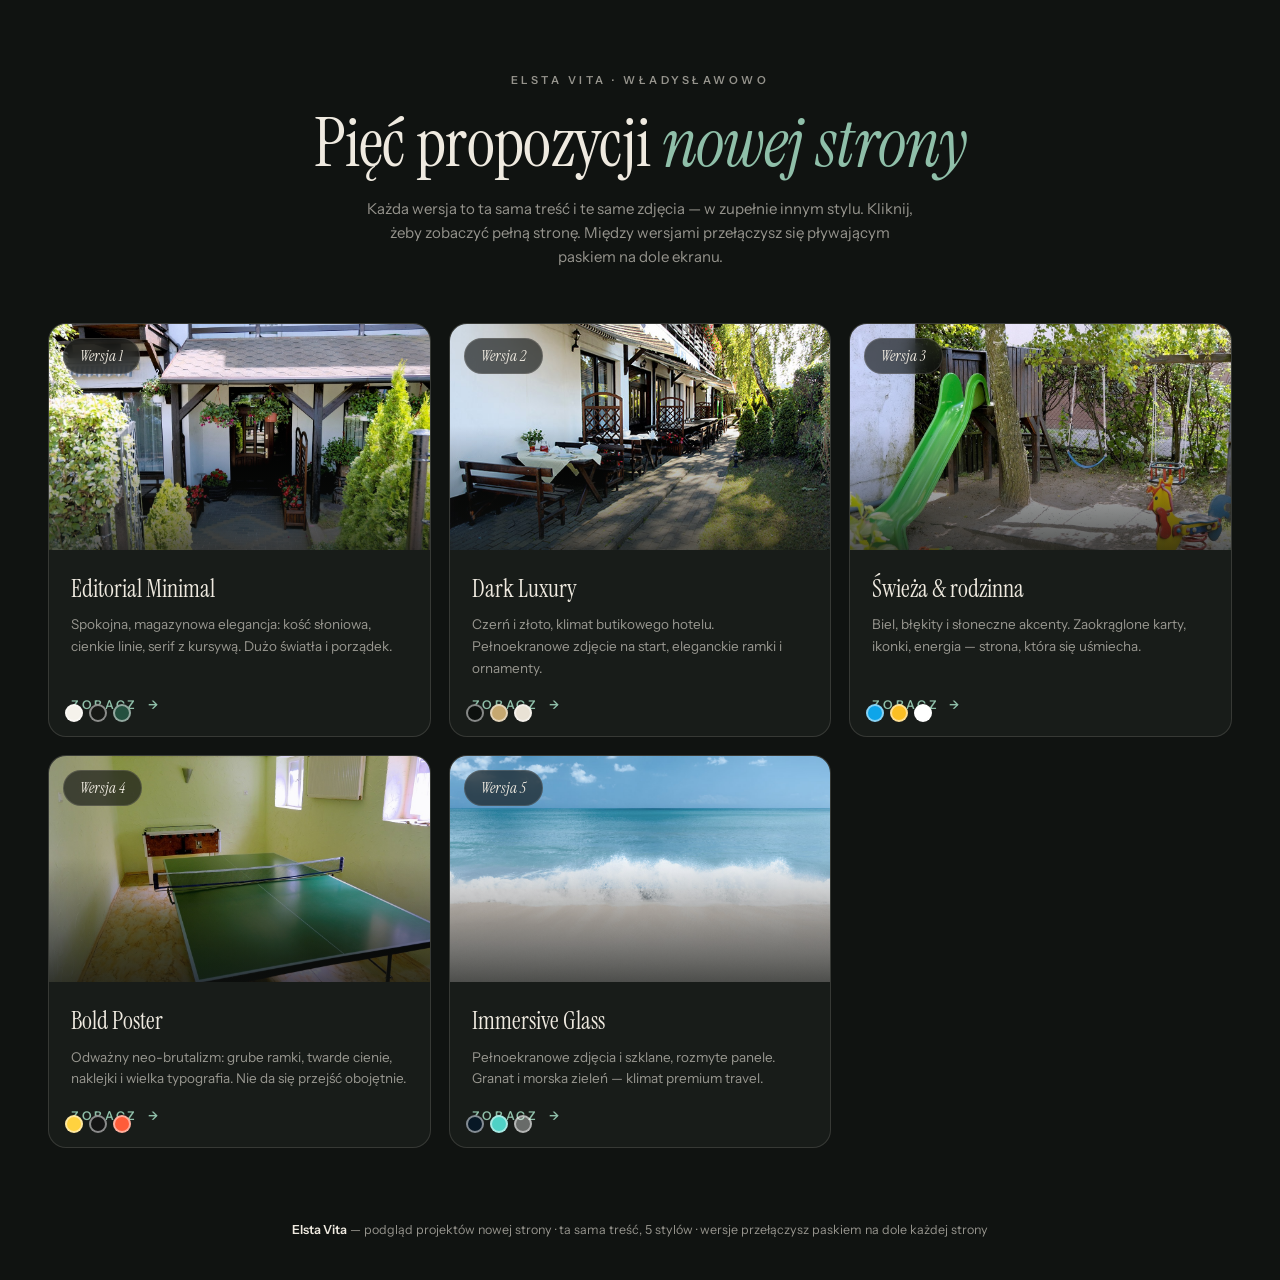
==== commit e7d68ec0: "5 wersji designu do wyboru dla klienta + strona wyboru + przelacznik wersji Co-Authored-By: Claude F" ====
--- a/index.html
+++ b/index.html
@@ -3,537 +3,124 @@
 <head>
   <meta charset="UTF-8">
   <meta name="viewport" content="width=device-width, initial-scale=1.0">
-  <title>Elsta Vita — Dom Wypoczynkowy | Noclegi Władysławowo</title>
-  <meta name="description" content="Dom Wypoczynkowy Elsta Vita we Władysławowie. Noclegi z pełnym wyżywieniem nad morzem — 10 minut od plaży, domowa kuchnia, wczasy rodzinne.">
-  <meta property="og:title" content="Elsta Vita — Dom Wypoczynkowy | Władysławowo">
-  <meta property="og:description" content="Noclegi z pełnym wyżywieniem nad samym morzem. Władysławowo, ul. Cetniewska 21.">
-  <meta property="og:type" content="website">
+  <title>Elsta Vita — wybierz wersję strony</title>
+  <meta name="description" content="5 propozycji nowej strony Elsta Vita — wybierz wersję do podglądu.">
   <link rel="icon" type="image/png" href="images/misc/logo.png">
   <link rel="preconnect" href="https://fonts.googleapis.com">
   <link rel="preconnect" href="https://fonts.gstatic.com" crossorigin>
-  <link href="https://fonts.googleapis.com/css2?family=Instrument+Sans:wght@400;500;600&family=Instrument+Serif:ital@0;1&display=swap" rel="stylesheet">
-  <link rel="stylesheet" href="assets/css/style.css">
+  <link href="https://fonts.googleapis.com/css2?family=Instrument+Serif:ital@0;1&family=Instrument+Sans:wght@400;500;600&display=swap" rel="stylesheet">
+  <style>
+    :root{
+      --bg:#101311; --card:#181c19; --txt:#efeae0; --mut:rgba(239,234,224,.6);
+      --ln:rgba(239,234,224,.14); --ease:cubic-bezier(.22,1,.36,1);
+      --serif:"Instrument Serif",Georgia,serif; --sans:"Instrument Sans",system-ui,sans-serif;
+    }
+    *{margin:0;padding:0;box-sizing:border-box}
+    body{font-family:var(--sans);background:var(--bg);color:var(--txt);font-size:16px;line-height:1.6;-webkit-font-smoothing:antialiased;min-height:100svh}
+    img{max-width:100%;display:block}
+    a{color:inherit;text-decoration:none}
+    .wrap{width:min(1240px,calc(100% - clamp(32px,8vw,96px)));margin-inline:auto;padding:clamp(44px,8vh,90px) 0 clamp(50px,8vh,80px)}
+    header{text-align:center;margin-bottom:clamp(36px,6vh,64px)}
+    header .eyebrow{font-size:11px;font-weight:600;letter-spacing:.32em;text-transform:uppercase;color:var(--mut);display:block;margin-bottom:18px}
+    header h1{font-family:var(--serif);font-weight:400;font-size:clamp(34px,6.5vw,68px);line-height:1.05;letter-spacing:-.01em}
+    header h1 em{font-style:italic;color:#8fbfa9}
+    header p{color:var(--mut);max-width:560px;margin:18px auto 0;font-size:15px}
+    .grid{display:grid;grid-template-columns:repeat(3,1fr);gap:18px}
+    .card{background:var(--card);border:1px solid var(--ln);border-radius:18px;overflow:hidden;display:flex;flex-direction:column;transition:transform .35s var(--ease),border-color .35s;position:relative}
+    .card:hover{transform:translateY(-6px);border-color:rgba(239,234,224,.35)}
+    .card .ph{position:relative;aspect-ratio:16/9.5;overflow:hidden}
+    .card .ph img{width:100%;height:100%;object-fit:cover;transition:transform .7s var(--ease)}
+    .card:hover .ph img{transform:scale(1.06)}
+    .card .ph::after{content:"";position:absolute;inset:0;background:linear-gradient(to top,rgba(16,19,17,.72),transparent 55%)}
+    .card .num{position:absolute;top:14px;left:14px;z-index:2;font-family:var(--serif);font-style:italic;font-size:15px;background:rgba(16,19,17,.65);border:1px solid var(--ln);backdrop-filter:blur(8px);border-radius:100px;padding:5px 16px}
+    .card .swatches{position:absolute;bottom:14px;left:16px;z-index:2;display:flex;gap:6px}
+    .card .swatches i{width:18px;height:18px;border-radius:50%;border:2px solid rgba(255,255,255,.5)}
+    .card .body{padding:20px 22px 22px;display:flex;flex-direction:column;flex:1}
+    .card h2{font-family:var(--serif);font-weight:400;font-size:24px;margin-bottom:6px}
+    .card p{font-size:13.5px;color:var(--mut);flex:1}
+    .card .go{margin-top:16px;display:inline-flex;align-items:center;gap:10px;font-size:12px;font-weight:600;letter-spacing:.22em;text-transform:uppercase;color:#8fbfa9}
+    .card .go span{transition:transform .3s var(--ease)}
+    .card:hover .go span{transform:translateX(6px)}
+    .card>a.cover{position:absolute;inset:0;z-index:3}
+    footer{text-align:center;font-size:12.5px;color:var(--mut);padding-bottom:40px}
+    footer b{color:var(--txt);font-weight:600}
+    @media(max-width:980px){.grid{grid-template-columns:1fr 1fr}}
+    @media(max-width:640px){.grid{grid-template-columns:1fr}}
+  </style>
 </head>
 <body>
+  <div class="wrap">
+    <header>
+      <span class="eyebrow">Elsta Vita · Władysławowo</span>
+      <h1>Pięć propozycji <em>nowej strony</em></h1>
+      <p>Każda wersja to ta sama treść i te same zdjęcia — w zupełnie innym stylu. Kliknij, żeby zobaczyć pełną stronę. Między wersjami przełączysz się pływającym paskiem na dole ekranu.</p>
+    </header>
 
-  <!-- Header -->
-  <header id="site-header">
-    <div class="wrap bar">
-      <a href="#start" class="logo">Elsta <em>Vita</em></a>
-      <nav>
-        <a href="#onas">O nas</a>
-        <a href="#atrakcje">Atrakcje</a>
-        <a href="#galeria">Galeria</a>
-        <a href="#cennik">Cennik</a>
-        <a href="#bungalow">Bungalow</a>
-        <a href="#kontakt">Kontakt</a>
-        <a href="#rezerwacja" class="cta">Rezerwacja</a>
-      </nav>
-      <button id="burger" aria-label="Menu"><i></i><i></i></button>
-    </div>
-  </header>
+    <div class="grid">
+      <article class="card">
+        <div class="ph"><img src="images/gallery/DSC_5331_DxO-1280x720.jpg" alt="Wersja 1 — Editorial Minimal"></div>
+        <span class="num">Wersja 1</span>
+        <span class="swatches"><i style="background:#f5f2eb"></i><i style="background:#161815"></i><i style="background:#24503f"></i></span>
+        <div class="body">
+          <h2>Editorial Minimal</h2>
+          <p>Spokojna, magazynowa elegancja: kość słoniowa, cienkie linie, serif z kursywą. Dużo światła i porządek.</p>
+          <span class="go">Zobacz <span>→</span></span>
+        </div>
+        <a class="cover" href="w1.html" aria-label="Zobacz wersję 1"></a>
+      </article>
 
-  <!-- Menu mobilne -->
-  <div id="mobile-menu">
-    <a href="#onas">O nas <span>01</span></a>
-    <a href="#atrakcje">Atrakcje <span>02</span></a>
-    <a href="#galeria">Galeria <span>03</span></a>
-    <a href="#cennik">Cennik <span>04</span></a>
-    <a href="#bungalow">Bungalow <span>05</span></a>
-    <a href="#opinie">Opinie <span>06</span></a>
-    <a href="#rezerwacja">Rezerwacja <span>07</span></a>
-    <a href="#kontakt">Kontakt <span>08</span></a>
-    <div class="mm-contact">
-      <a href="tel:+48883605225">+48 883 605 225</a>
-      <a href="mailto:elstavita@elstavita.pl">elstavita@elstavita.pl</a>
-      <span>ul. Cetniewska 21, 84-120 Władysławowo</span>
+      <article class="card">
+        <div class="ph"><img src="images/bar/02.jpg" alt="Wersja 2 — Dark Luxury"></div>
+        <span class="num">Wersja 2</span>
+        <span class="swatches"><i style="background:#0d100e"></i><i style="background:#c6a870"></i><i style="background:#e9e2d5"></i></span>
+        <div class="body">
+          <h2>Dark Luxury</h2>
+          <p>Czerń i złoto, klimat butikowego hotelu. Pełnoekranowe zdjęcie na start, eleganckie ramki i ornamenty.</p>
+          <span class="go">Zobacz <span>→</span></span>
+        </div>
+        <a class="cover" href="w2.html" aria-label="Zobacz wersję 2"></a>
+      </article>
+
+      <article class="card">
+        <div class="ph"><img src="images/gallery/DSC_5334_DxO-1280x720.jpg" alt="Wersja 3 — Świeża rodzinna"></div>
+        <span class="num">Wersja 3</span>
+        <span class="swatches"><i style="background:#0ea5e9"></i><i style="background:#fbbf24"></i><i style="background:#ffffff"></i></span>
+        <div class="body">
+          <h2>Świeża &amp; rodzinna</h2>
+          <p>Biel, błękity i słoneczne akcenty. Zaokrąglone karty, ikonki, energia — strona, która się uśmiecha.</p>
+          <span class="go">Zobacz <span>→</span></span>
+        </div>
+        <a class="cover" href="w3.html" aria-label="Zobacz wersję 3"></a>
+      </article>
+
+      <article class="card">
+        <div class="ph"><img src="images/gallery/DSC_5343_DxO-1280x720.jpg" alt="Wersja 4 — Bold Poster"></div>
+        <span class="num">Wersja 4</span>
+        <span class="swatches"><i style="background:#ffd23f"></i><i style="background:#141414"></i><i style="background:#ff5c39"></i></span>
+        <div class="body">
+          <h2>Bold Poster</h2>
+          <p>Odważny neo-brutalizm: grube ramki, twarde cienie, naklejki i wielka typografia. Nie da się przejść obojętnie.</p>
+          <span class="go">Zobacz <span>→</span></span>
+        </div>
+        <a class="cover" href="w4.html" aria-label="Zobacz wersję 4"></a>
+      </article>
+
+      <article class="card">
+        <div class="ph"><img src="images/misc/background.jpg" alt="Wersja 5 — Immersive Glass"></div>
+        <span class="num">Wersja 5</span>
+        <span class="swatches"><i style="background:#081826"></i><i style="background:#4fd1c5"></i><i style="background:rgba(255,255,255,.35)"></i></span>
+        <div class="body">
+          <h2>Immersive Glass</h2>
+          <p>Pełnoekranowe zdjęcia i szklane, rozmyte panele. Granat i morska zieleń — klimat premium travel.</p>
+          <span class="go">Zobacz <span>→</span></span>
+        </div>
+        <a class="cover" href="w5.html" aria-label="Zobacz wersję 5"></a>
+      </article>
     </div>
   </div>
 
-  <!-- ============ START ============ -->
-  <section id="start">
-    <div class="wrap hero-text">
-      <p class="eyebrow rv">Dom wypoczynkowy · Władysławowo</p>
-      <h1 class="t-display rv">Proste, dobre wakacje <em>nad samym morzem</em></h1>
-      <p class="hero-lede rv">Noclegi z pełnym wyżywieniem dla rodzin, turystów indywidualnych i grup. Dziesięć minut spacerem od piaszczystej plaży, z domową kuchnią na miejscu.</p>
-      <div class="hero-links rv">
-        <a href="#rezerwacja" class="btn-pill">Zarezerwuj pobyt
-          <svg width="16" height="12" viewBox="0 0 18 14" fill="none" stroke="currentColor" stroke-width="1.6"><path d="M1 7h15M11 1l6 6-6 6"/></svg>
-        </a>
-        <a href="#cennik" class="link-under">Zobacz cennik</a>
-      </div>
-    </div>
-
-    <div class="hero-media">
-      <div class="ph"><img src="images/misc/background.jpg" alt="Plaża we Władysławowie" fetchpriority="high"></div>
-      <div class="wrap caption" style="padding-inline: 0;">
-        <span>Władysławowo Cetniewo, ul. Cetniewska 21</span>
-        <i>54.8008° N, 18.3896° E</i>
-      </div>
-    </div>
-
-    <div class="wrap">
-      <div class="facts rv">
-        <div><b>10 min</b><span>spacerem na plażę</span></div>
-        <div><b>2 posiłki</b><span>dziennie, w formie bufetu</span></div>
-        <div><b>od 65 zł</b><span>nocleg z wyżywieniem</span></div>
-        <div><b>2–4 os.</b><span>pokoje z łazienkami i TV</span></div>
-      </div>
-    </div>
-  </section>
-
-  <!-- ============ O NAS ============ -->
-  <section id="onas">
-    <div class="wrap">
-      <div class="sec-head rv"><span class="eyebrow">O nas</span><span class="no">( 01 )</span></div>
-      <div class="grid">
-        <div>
-          <h2 class="t-section rv">Miejsce na <em>rodzinny</em> wypoczynek</h2>
-          <div class="copy rv">
-            <p>Dom Wypoczynkowy Elsta Vita zaprasza do spędzenia wypoczynku we Władysławowie. Oferujemy <b>noclegi z pełnym wyżywieniem</b> — tanie noclegi nad morzem, blisko plaży i z pysznym jedzeniem.</p>
-            <p>Jesteśmy dobrze zlokalizowani: dojedziesz do nas własnym transportem lub koleją — dworzec PKP Władysławowo mamy niedaleko. Teren ośrodka jest ogrodzony, z wygodnym parkingiem.</p>
-            <p class="sig">— zespół Elsta Vita</p>
-          </div>
-        </div>
-        <div class="rv">
-          <div class="ph"><img src="images/gallery/DSC_5331_DxO-1280x720.jpg" alt="Dom Wypoczynkowy Elsta Vita — budynek i teren" loading="lazy"></div>
-          <div class="ph-cap"><span>Ośrodek Elsta Vita</span><span>Cetniewo</span></div>
-        </div>
-      </div>
-    </div>
-  </section>
-
-  <!-- ============ ATRAKCJE ============ -->
-  <section id="atrakcje">
-    <div class="wrap">
-      <div class="sec-head rv"><span class="eyebrow">Atrakcje</span><span class="no">( 02 )</span></div>
-      <h2 class="t-section rv" style="margin-bottom: clamp(28px, 5vh, 44px);">Wszystko <em>na miejscu</em></h2>
-
-      <div class="am-list rv">
-        <div class="am-row"><span class="idx">01</span><span class="nm">Wyśmienita kuchnia</span><span class="tag">2 posiłki dziennie, bufet</span></div>
-        <div class="am-row"><span class="idx">02</span><span class="nm">Parking</span><span class="tag">teren ogrodzony</span></div>
-        <div class="am-row"><span class="idx">03</span><span class="nm">Mini plac zabaw</span><span class="tag">dla najmłodszych</span></div>
-        <div class="am-row"><span class="idx">04</span><span class="nm">Pokój zabaw</span><span class="tag">na deszczowe dni</span></div>
-        <div class="am-row"><span class="idx">05</span><span class="nm">Grill</span><span class="tag">biesiada raz w tygodniu</span></div>
-        <div class="am-row"><span class="idx">06</span><span class="nm">Dostęp WiFi</span><span class="tag">w całym obiekcie</span></div>
-        <div class="am-row"><span class="idx">07</span><span class="nm">Wypożyczalnia rowerów</span><span class="tag">szlaki nadmorskie</span></div>
-        <div class="am-row"><span class="idx">08</span><span class="nm">Boisko do siatkówki</span><span class="tag">aktywny wypoczynek</span></div>
-      </div>
-
-      <p class="atuty-head rv">Jak blisko stąd wszędzie</p>
-      <div class="atuty rv">
-        <div><b>5 <i>min</i></b><span>Aleja Gwiazd, Kościół</span></div>
-        <div><b>10 <i>min</i></b><span>Plaża, Basen / COS Cetniewo</span></div>
-        <div><b>15 <i>min</i></b><span>Ocean Park, Lemon Park, Park linowy</span></div>
-        <div><b>20 <i>min</i></b><span>Taras widokowy, Lunapark, Muzeum motyli</span></div>
-        <div><b>30 <i>min</i></b><span>KartCenter</span></div>
-      </div>
-    </div>
-  </section>
-
-  <!-- ============ GALERIA ============ -->
-  <section id="galeria">
-    <div class="wrap">
-      <div class="sec-head rv"><span class="eyebrow">Galeria</span><span class="no">( 03 )</span></div>
-      <div class="g-top rv">
-        <h2 class="t-section">Zajrzyj <em>do środka</em></h2>
-        <div class="g-arrows">
-          <button class="g-prev" aria-label="Poprzednie zdjęcia">←</button>
-          <button class="g-next" aria-label="Następne zdjęcia">→</button>
-        </div>
-      </div>
-    </div>
-
-    <div class="g-strip rv">
-      <button class="g-item" data-title="Dom Wczasowy Elsta Vita" data-desc="Teren pensjonatu jest ogrodzony z możliwością dogodnego zaparkowania samochodu.">
-        <span class="ph"><img src="images/gallery/DSC_5331_DxO-1280x720.jpg" alt="Dom Wczasowy Elsta Vita" loading="lazy"></span>
-        <span class="g-cap"><span>Ośrodek</span><i>01</i></span>
-      </button>
-      <button class="g-item portrait" data-title="Pokoje" data-desc="Pokoje 2, 3 i 4-osobowe z możliwością dostawek. Każdy z łazienką i kabiną prysznicową. TV bezpłatnie.">
-        <span class="ph"><img src="images/gallery/109-5-1224x720.jpg" alt="Pokój" loading="lazy"></span>
-        <span class="g-cap"><span>Pokoje</span><i>02</i></span>
-      </button>
-      <button class="g-item" data-title="Pokoje" data-desc="Pokoje 2, 3 i 4-osobowe z możliwością dostawek.">
-        <span class="ph"><img src="images/gallery/Wladek1-47-1224x720.jpg" alt="Pokój" loading="lazy"></span>
-        <span class="g-cap"><span>Pokoje</span><i>03</i></span>
-      </button>
-      <button class="g-item portrait" data-title="Pokój na poddaszu" data-desc="Klimatyczne pokoje na poddaszu z pełnym wyposażeniem.">
-        <span class="ph"><img src="images/gallery/210-4-1224x720.jpg" alt="Pokój na poddaszu" loading="lazy"></span>
-        <span class="g-cap"><span>Poddasze</span><i>04</i></span>
-      </button>
-      <button class="g-item" data-title="Pokój na poddaszu" data-desc="Każdy pokój wyposażony w łazienkę z kabiną prysznicową.">
-        <span class="ph"><img src="images/gallery/302-3-1280x720.jpg" alt="Pokój na poddaszu" loading="lazy"></span>
-        <span class="g-cap"><span>Poddasze</span><i>05</i></span>
-      </button>
-      <button class="g-item portrait" data-title="Pokoje" data-desc="Pokoje 2 i 3-osobowe z możliwością dostawek.">
-        <span class="ph"><img src="images/gallery/101-1-1269x720.jpg" alt="Pokój" loading="lazy"></span>
-        <span class="g-cap"><span>Pokoje</span><i>06</i></span>
-      </button>
-      <button class="g-item" data-title="Pokoje" data-desc="TV dla gości bezpłatnie.">
-        <span class="ph"><img src="images/gallery/113-2-1224x720.jpg" alt="Pokój" loading="lazy"></span>
-        <span class="g-cap"><span>Pokoje</span><i>07</i></span>
-      </button>
-      <button class="g-item" data-title="Pokoje" data-desc="Pokoje z możliwością dostawek.">
-        <span class="ph"><img src="images/gallery/213-3-1224x720.jpg" alt="Pokój" loading="lazy"></span>
-        <span class="g-cap"><span>Pokoje</span><i>08</i></span>
-      </button>
-      <button class="g-item portrait" data-title="Pokoje" data-desc="">
-        <span class="ph"><img src="images/gallery/106-6-1224x720.jpg" alt="Pokój" loading="lazy"></span>
-        <span class="g-cap"><span>Pokoje</span><i>09</i></span>
-      </button>
-      <button class="g-item" data-title="Pokoje" data-desc="Każdy pokój z łazienką.">
-        <span class="ph"><img src="images/gallery/106-7-1224x720.jpg" alt="Pokój" loading="lazy"></span>
-        <span class="g-cap"><span>Pokoje</span><i>10</i></span>
-      </button>
-      <button class="g-item" data-title="Pokoje" data-desc="Pokoje 2, 3 i 4-osobowe.">
-        <span class="ph"><img src="images/gallery/104-3-1224x720.jpg" alt="Pokój" loading="lazy"></span>
-        <span class="g-cap"><span>Pokoje</span><i>11</i></span>
-      </button>
-      <button class="g-item" data-title="Jadalnia" data-desc="Dwa posiłki dziennie w formie bufetu.">
-        <span class="ph"><img src="images/gallery/Jad-5-1224x720.jpg" alt="Jadalnia" loading="lazy"></span>
-        <span class="g-cap"><span>Jadalnia</span><i>12</i></span>
-      </button>
-      <button class="g-item portrait" data-title="Łazienki" data-desc="Każdy pokój wyposażony jest w łazienkę z kabiną prysznicową.">
-        <span class="ph"><img src="images/gallery/107-4-816x720.jpg" alt="Łazienka" loading="lazy"></span>
-        <span class="g-cap"><span>Łazienki</span><i>13</i></span>
-      </button>
-      <button class="g-item" data-title="Dom wypoczynkowy Elsta Vita" data-desc="Najlepsze miejsce na nocleg we Władysławowie.">
-        <span class="ph"><img src="images/gallery/DSC_5262_DxO-1280x720.jpg" alt="Elsta Vita" loading="lazy"></span>
-        <span class="g-cap"><span>Ośrodek</span><i>14</i></span>
-      </button>
-      <button class="g-item" data-title="Plac zabaw" data-desc="Mini plac zabaw dla dzieci na terenie ośrodka.">
-        <span class="ph"><img src="images/gallery/DSC_5334_DxO-1280x720.jpg" alt="Plac zabaw" loading="lazy"></span>
-        <span class="g-cap"><span>Dla dzieci</span><i>15</i></span>
-      </button>
-      <button class="g-item" data-title="Bawialnia" data-desc="Pomieszczenie pełne zabawek. W deszczowe dni organizujemy konkursy dla najmłodszych.">
-        <span class="ph"><img src="images/gallery/DSC_5338_DxO-1280x720.jpg" alt="Bawialnia" loading="lazy"></span>
-        <span class="g-cap"><span>Dla dzieci</span><i>16</i></span>
-      </button>
-      <button class="g-item" data-title="Sala gier" data-desc="Stół do ping ponga, piłkarzyki, dart.">
-        <span class="ph"><img src="images/gallery/DSC_5343_DxO-1280x720.jpg" alt="Sala gier" loading="lazy"></span>
-        <span class="g-cap"><span>Rozrywka</span><i>17</i></span>
-      </button>
-      <button class="g-item" data-title="Jadalnia" data-desc="">
-        <span class="ph"><img src="images/gallery/Jad-3-1280x720.jpg" alt="Jadalnia" loading="lazy"></span>
-        <span class="g-cap"><span>Jadalnia</span><i>18</i></span>
-      </button>
-    </div>
-    <p class="g-count">1 / 18</p>
-  </section>
-
-  <!-- Lightbox -->
-  <div id="lightbox">
-    <button class="lb-close" aria-label="Zamknij">✕</button>
-    <button class="lb-prev" aria-label="Poprzednie">←</button>
-    <img src="" alt="">
-    <div class="lb-cap"><h4></h4><p></p></div>
-    <button class="lb-next" aria-label="Następne">→</button>
-  </div>
-
-  <!-- ============ CENNIK ============ -->
-  <section id="cennik">
-    <div class="wrap">
-      <div class="sec-head rv"><span class="eyebrow">Cennik</span><span class="no">( 04 )</span></div>
-      <h2 class="t-section rv" style="margin-bottom: 18px;">Ceny za osobę <em>za dobę</em></h2>
-      <p class="c-intro rv">Nocleg w pokoju z łazienką i TV, dwa posiłki dziennie w formie bufetu, 8% VAT w cenie.</p>
-
-      <div class="rv">
-        <div class="p-legend">
-          <div>Okres</div><div>Dorosły</div><div>Dziecko</div><div>Dorosły · dostawka</div><div>Dziecko · dostawka</div>
-        </div>
-        <div class="p-row">
-          <div class="per">do 06.06<small>wiosna</small></div>
-          <div class="val" data-l="Dorosły">130 <span>zł</span></div>
-          <div class="val" data-l="Dziecko">110 <span>zł</span></div>
-          <div class="val" data-l="Dorosły · dostawka">85 <span>zł</span></div>
-          <div class="val" data-l="Dziecko · dostawka">65 <span>zł</span></div>
-        </div>
-        <div class="p-row">
-          <div class="per">06.06 – 11.07<small>początek lata</small></div>
-          <div class="val" data-l="Dorosły">155 <span>zł</span></div>
-          <div class="val" data-l="Dziecko">135 <span>zł</span></div>
-          <div class="val" data-l="Dorosły · dostawka">98 <span>zł</span></div>
-          <div class="val" data-l="Dziecko · dostawka">78 <span>zł</span></div>
-        </div>
-        <div class="p-row">
-          <div class="per">11.07 – 16.08<span class="hot">sezon</span><small>pełnia lata</small></div>
-          <div class="val" data-l="Dorosły">170 <span>zł</span></div>
-          <div class="val" data-l="Dziecko">150 <span>zł</span></div>
-          <div class="val" data-l="Dorosły · dostawka">105 <span>zł</span></div>
-          <div class="val" data-l="Dziecko · dostawka">85 <span>zł</span></div>
-        </div>
-        <div class="p-row">
-          <div class="per">16.08 – 30.08<small>koniec lata</small></div>
-          <div class="val" data-l="Dorosły">155 <span>zł</span></div>
-          <div class="val" data-l="Dziecko">135 <span>zł</span></div>
-          <div class="val" data-l="Dorosły · dostawka">98 <span>zł</span></div>
-          <div class="val" data-l="Dziecko · dostawka">78 <span>zł</span></div>
-        </div>
-        <div class="p-row">
-          <div class="per">od 30.08<small>złota jesień</small></div>
-          <div class="val" data-l="Dorosły">130 <span>zł</span></div>
-          <div class="val" data-l="Dziecko">110 <span>zł</span></div>
-          <div class="val" data-l="Dorosły · dostawka">85 <span>zł</span></div>
-          <div class="val" data-l="Dziecko · dostawka">65 <span>zł</span></div>
-        </div>
-      </div>
-
-      <div class="p-notes rv">
-        <div><b>Dzieci do lat 4 — bezpłatnie</b> (bez osobnego łóżka i wyżywienia). Dzieci do lat 11 — pobyt z 1/2 wyżywienia.</div>
-        <div>Cena nie zawiera opłaty miejscowej. Pozostałe usługi negocjowane indywidualnie.</div>
-        <div><b>Ceny przy pobycie min. 7 noclegów</b> — przy krótszym pobycie dodatkowa opłata.</div>
-      </div>
-    </div>
-  </section>
-
-  <!-- ============ BUNGALOW ============ -->
-  <section id="bungalow">
-    <div class="wrap">
-      <div class="sec-head rv"><span class="eyebrow">Bungalow</span><span class="no">( 05 )</span></div>
-      <div class="b-grid">
-        <div class="slider rv">
-          <div class="frame">
-            <img src="images/bungalow/01.jpg" alt="Bungalow — widok zewnętrzny" class="on">
-            <img src="images/bungalow/02.jpg" alt="Bungalow" loading="lazy">
-            <img src="images/bungalow/03.jpg" alt="Bungalow — wnętrze" loading="lazy">
-            <img src="images/bungalow/04.jpg" alt="Bungalow — wnętrze" loading="lazy">
-            <img src="images/bungalow/05.jpg" alt="Bungalow — wnętrze" loading="lazy">
-            <img src="images/bungalow/06.jpg" alt="Bungalow — wnętrze" loading="lazy">
-            <img src="images/bungalow/07.jpg" alt="Bungalow — taras" loading="lazy">
-          </div>
-          <div class="s-bar">
-            <span class="s-count">1 / 7</span>
-            <div class="s-nav">
-              <button class="ctrl-btn s-prev" aria-label="Poprzednie">←</button>
-              <button class="ctrl-btn s-next" aria-label="Następne">→</button>
-            </div>
-          </div>
-        </div>
-
-        <div class="b-copy">
-          <h2 class="t-section rv">Twój własny <em>letni domek</em></h2>
-          <p class="rv">Komfortowy bungalow dla 4 osób — pełna prywatność, własny taras i wszystko, czego potrzeba na wakacje z rodziną.</p>
-          <ul class="b-feats rv">
-            <li>Salon + oddzielna sypialnia dla 2 osób <i>przestrzeń</i></li>
-            <li>W pełni wyposażony aneks kuchenny <i>samodzielność</i></li>
-            <li>Łazienka z kabiną prysznicową <i>komfort</i></li>
-            <li>Taras, stół z krzesłami <i>na zewnątrz</i></li>
-            <li>TV <i>wieczorami</i></li>
-          </ul>
-          <div class="b-price rv">
-            <div class="p1"><b>450 zł</b><span>za dobę / domek</span></div>
-            <div class="p2"><b>290 zł</b><span><em>Promocja</em> — wrzesień</span></div>
-          </div>
-          <p class="b-note rv">Preferowany okres wynajmu min. 1 tydzień. W sprawach rezerwacji — <a href="#kontakt">skontaktuj się z nami</a>.</p>
-        </div>
-      </div>
-    </div>
-  </section>
-
-  <!-- ============ BAR ============ -->
-  <section id="bar">
-    <div class="wrap">
-      <div class="sec-head rv"><span class="eyebrow">Bar restauracyjny</span><span class="no">( 06 )</span></div>
-      <div class="b-grid">
-        <div class="b-copy">
-          <h2 class="t-section rv" style="margin-bottom: 20px;">Smakuje <em>jak u mamy</em></h2>
-          <p class="rv">Zapraszamy do baru restauracyjnego w naszym domu wypoczynkowym. Domowe jedzenie zaspokoi gusta każdego smakosza kuchni polskiej i regionalnej — gotujemy wyłącznie z produktów o najwyższej świeżości i jakości.</p>
-          <p class="grill-note rv">Raz w tygodniu organizujemy biesiadę grillową dla naszych gości.</p>
-        </div>
-
-        <div class="slider rv">
-          <div class="frame">
-            <img src="images/bar/01.jpg" alt="Bar restauracyjny" class="on">
-            <img src="images/bar/02.jpg" alt="Bar restauracyjny — sala" loading="lazy">
-            <img src="images/bar/03.jpg" alt="Bar restauracyjny" loading="lazy">
-            <img src="images/bar/04.jpg" alt="Bar restauracyjny" loading="lazy">
-          </div>
-          <div class="s-bar">
-            <span class="s-count">1 / 4</span>
-            <div class="s-nav">
-              <button class="ctrl-btn s-prev" aria-label="Poprzednie">←</button>
-              <button class="ctrl-btn s-next" aria-label="Następne">→</button>
-            </div>
-          </div>
-        </div>
-      </div>
-    </div>
-  </section>
-
-  <!-- ============ OPINIE ============ -->
-  <section id="opinie">
-    <div class="wrap">
-      <div class="sec-head rv"><span class="eyebrow">Opinie gości</span><span class="no">( 07 )</span></div>
-      <div class="q-stage rv">
-        <div class="quote on">
-          <blockquote>To nasze pierwsze wspólne wczasy nad morzem. Jesteśmy zachwyceni. Do zobaczenia za rok!</blockquote>
-          <p class="who">Marzena i Tomasz</p>
-        </div>
-        <div class="quote">
-          <blockquote>Piękna pogoda, wyjątkowo ciepłe morze i znakomity pensjonat. Czego więcej trzeba na udane wczasy rodzinne?</blockquote>
-          <p class="who">Kwiatkowscy <i>lipiec 2014</i></p>
-        </div>
-        <div class="quote">
-          <blockquote>Jedzenie i warunki wypoczynku bardzo dobre. Jeśli pogoda dopisze, w tym roku również do Was zawitamy.</blockquote>
-          <p class="who">Włodek <i>Bytom</i></p>
-        </div>
-        <div class="quote">
-          <blockquote>Dobra lokalizacja — śmiało można odpocząć od samochodu. Wszędzie blisko. Wypoczynek w rozsądnych pieniądzach.</blockquote>
-          <p class="who">Marysia i Jacek <i>Warszawa</i></p>
-        </div>
-        <div class="quote">
-          <blockquote>Spędziliśmy tu dwa tygodnie. Warunki dobre, jedzenie dobre. Śmiało polecamy wszystkim.</blockquote>
-          <p class="who">Patrycja i Piotr <i>Białystok</i></p>
-        </div>
-      </div>
-      <div class="q-bar rv">
-        <span class="q-idx">1 — 5</span>
-        <div class="q-nav">
-          <button class="ctrl-btn q-prev" aria-label="Poprzednia opinia">←</button>
-          <button class="ctrl-btn q-next" aria-label="Następna opinia">→</button>
-        </div>
-      </div>
-    </div>
-  </section>
-
-  <!-- ============ REZERWACJA ============ -->
-  <section id="rezerwacja">
-    <div class="wrap">
-      <div class="r-card rv">
-        <div class="r-grid">
-          <div class="r-side">
-            <p class="eyebrow" style="color: inherit; opacity: 0.55; margin-bottom: 18px;">Rezerwacja</p>
-            <h2 class="t-section">Zaklep <em>swój termin</em></h2>
-            <p>Wypełnij formularz — otworzy się gotowa wiadomość e-mail z Twoim zapytaniem. Potwierdzimy dostępność i przygotujemy ofertę.</p>
-            <div class="r-alt">
-              <a href="tel:+48883605225">+48 883 605 225 <span>zadzwoń</span></a>
-              <a href="mailto:elstavita@elstavita.pl">elstavita@elstavita.pl <span>napisz</span></a>
-            </div>
-          </div>
-
-          <form id="booking-form">
-            <div class="fld"><label for="arrival">Przyjazd</label><input type="date" id="arrival" name="arrival" required></div>
-            <div class="fld"><label for="departure">Wyjazd</label><input type="date" id="departure" name="departure" required></div>
-            <div class="fld">
-              <label for="room">Zakwaterowanie</label>
-              <select id="room" name="room">
-                <option>Pokój 2-osobowy</option>
-                <option>Pokój 3-osobowy</option>
-                <option>Pokój 4-osobowy</option>
-                <option>Bungalow (4 osoby)</option>
-              </select>
-            </div>
-            <div class="fld">
-              <label for="adults">Dorośli</label>
-              <select id="adults" name="adults"><option>1</option><option selected>2</option><option>3</option><option>4</option><option>5+</option></select>
-            </div>
-            <div class="fld">
-              <label for="children">Dzieci</label>
-              <select id="children" name="children"><option selected>0</option><option>1</option><option>2</option><option>3</option><option>4+</option></select>
-            </div>
-            <div class="fld"><label for="b-name">Imię i nazwisko</label><input type="text" id="b-name" name="name" required autocomplete="name"></div>
-            <div class="fld full"><label for="b-phone">Telefon</label><input type="tel" id="b-phone" name="phone" required autocomplete="tel"></div>
-            <div class="fld full"><label for="b-msg">Wiadomość (opcjonalnie)</label><textarea id="b-msg" name="message" rows="2" placeholder="Dostawki, pytania, preferencje…"></textarea></div>
-            <div class="submit-row">
-              <button type="submit" class="btn-pill">Wyślij zapytanie
-                <svg width="16" height="12" viewBox="0 0 18 14" fill="none" stroke="currentColor" stroke-width="1.6"><path d="M1 7h15M11 1l6 6-6 6"/></svg>
-              </button>
-            </div>
-          </form>
-        </div>
-      </div>
-    </div>
-  </section>
-
-  <!-- ============ KONTAKT ============ -->
-  <section id="kontakt">
-    <div class="wrap">
-      <div class="sec-head rv"><span class="eyebrow">Kontakt</span><span class="no">( 08 )</span></div>
-      <div class="k-grid">
-        <div>
-          <h2 class="t-section rv">Do <em>zobaczenia</em></h2>
-          <div class="k-list rv">
-            <div><span class="lbl">Adres</span><span class="val">ul. Cetniewska 21<br>84-120 Władysławowo</span></div>
-            <a href="tel:+48883605225"><span class="lbl">Telefon</span><span class="val">+48 883 605 225</span></a>
-            <a href="mailto:elstavita@elstavita.pl"><span class="lbl">E-mail</span><span class="val">elstavita@elstavita.pl</span></a>
-            <a href="https://www.facebook.com/dwelstavita" target="_blank" rel="noopener"><span class="lbl">Social</span><span class="val">Facebook ↗</span></a>
-          </div>
-        </div>
-        <div class="map-wrap rv">
-          <iframe title="Mapa dojazdu — Elsta Vita, ul. Cetniewska 21, Władysławowo" src="https://maps.google.pl/maps?q=w%C5%82adys%C5%82awowo+ul+cetniewska+21&ie=UTF8&hq=&hnear=Cetniewska+21,+84-120+W%C5%82adys%C5%82awowo,+pucki,+pomorskie&t=p&ll=54.800784,18.389568&spn=0.009895,0.029998&z=15&output=embed" loading="lazy" allowfullscreen></iframe>
-        </div>
-      </div>
-    </div>
-
-    <!-- Projekt UE -->
-    <div id="projekty">
-      <div class="wrap">
-        <details>
-          <summary>
-            <img src="images/misc/logo_unia_europejska.png" alt="Logo Unii Europejskiej">
-            <span class="t">Projekt współfinansowany ze środków UE</span>
-            <span class="more">szczegóły</span>
-          </summary>
-          <div class="eu-body">
-            <p><b>Tytuł projektu:</b> Wzrost potencjału oraz zwiększenie odporności przedsiębiorstwa Elsta Vita</p>
-            <p>Projekt ma na celu realizację inwestycji prowadzących do odbudowy i rozwoju potencjału przedsiębiorstw oraz zwiększenia ich odporności na kryzys gospodarczy wywołany przez pandemię COVID-19.</p>
-            <p class="fund">Dofinansowanie projektu z UE: 84 506,31 PLN</p>
-            <p><b>Firma w ramach realizacji projektu:</b></p>
-            <ul>
-              <li>wdroży rozwiązanie polegające na cyfryzacji procesów w przedsiębiorstwie polegające na implementacji kompleksowego oprogramowania POS H+G (SOGA + SOHO),</li>
-              <li>zakupi saunę, która będzie dostępna dla przebywających w ośrodku, a także odpłatnie dla osób z zewnątrz — dywersyfikacja usług i przychodów,</li>
-              <li>zakupi windę osobową, która zwiększy atrakcyjność ośrodka oraz dostępność dla osób z niepełnosprawnościami.</li>
-            </ul>
-            <div class="logos"><img src="images/misc/logotypy.png" alt="Logotypy: Fundusze Europejskie, Rzeczpospolita Polska, Unia Europejska" loading="lazy"></div>
-          </div>
-        </details>
-      </div>
-    </div>
-  </section>
-
-  <!-- ============ FOOTER ============ -->
   <footer>
-    <div class="wrap">
-      <div class="f-head">
-        <h2 class="t-display">Morze <em>czeka</em></h2>
-        <a href="#rezerwacja" class="btn-pill">Zarezerwuj pobyt
-          <svg width="16" height="12" viewBox="0 0 18 14" fill="none" stroke="currentColor" stroke-width="1.6"><path d="M1 7h15M11 1l6 6-6 6"/></svg>
-        </a>
-      </div>
-      <div class="f-cols">
-        <div>
-          <h5>Elsta Vita</h5>
-          <ul>
-            <li>Dom Wypoczynkowy</li>
-            <li>ul. Cetniewska 21</li>
-            <li>84-120 Władysławowo</li>
-          </ul>
-        </div>
-        <div>
-          <h5>Menu</h5>
-          <ul>
-            <li><a href="#atrakcje">Atrakcje</a></li>
-            <li><a href="#galeria">Galeria</a></li>
-            <li><a href="#cennik">Cennik</a></li>
-            <li><a href="#bungalow">Bungalow</a></li>
-          </ul>
-        </div>
-        <div>
-          <h5>Kontakt</h5>
-          <ul>
-            <li><a href="tel:+48883605225">+48 883 605 225</a></li>
-            <li><a href="mailto:elstavita@elstavita.pl">elstavita@elstavita.pl</a></li>
-            <li><a href="https://www.facebook.com/dwelstavita" target="_blank" rel="noopener">Facebook ↗</a></li>
-          </ul>
-        </div>
-      </div>
-      <div class="f-bottom">
-        <span>© <span id="year">2026</span> Dom Wypoczynkowy Elsta Vita — noclegi Władysławowo</span>
-        <span>Władysławowo Cetniewo, nad samym morzem</span>
-      </div>
-    </div>
+    <b>Elsta Vita</b> — podgląd projektów nowej strony · ta sama treść, 5 stylów · wersje przełączysz paskiem na dole każdej strony
   </footer>
-
-  <script src="assets/js/main.js"></script>
 </body>
 </html>
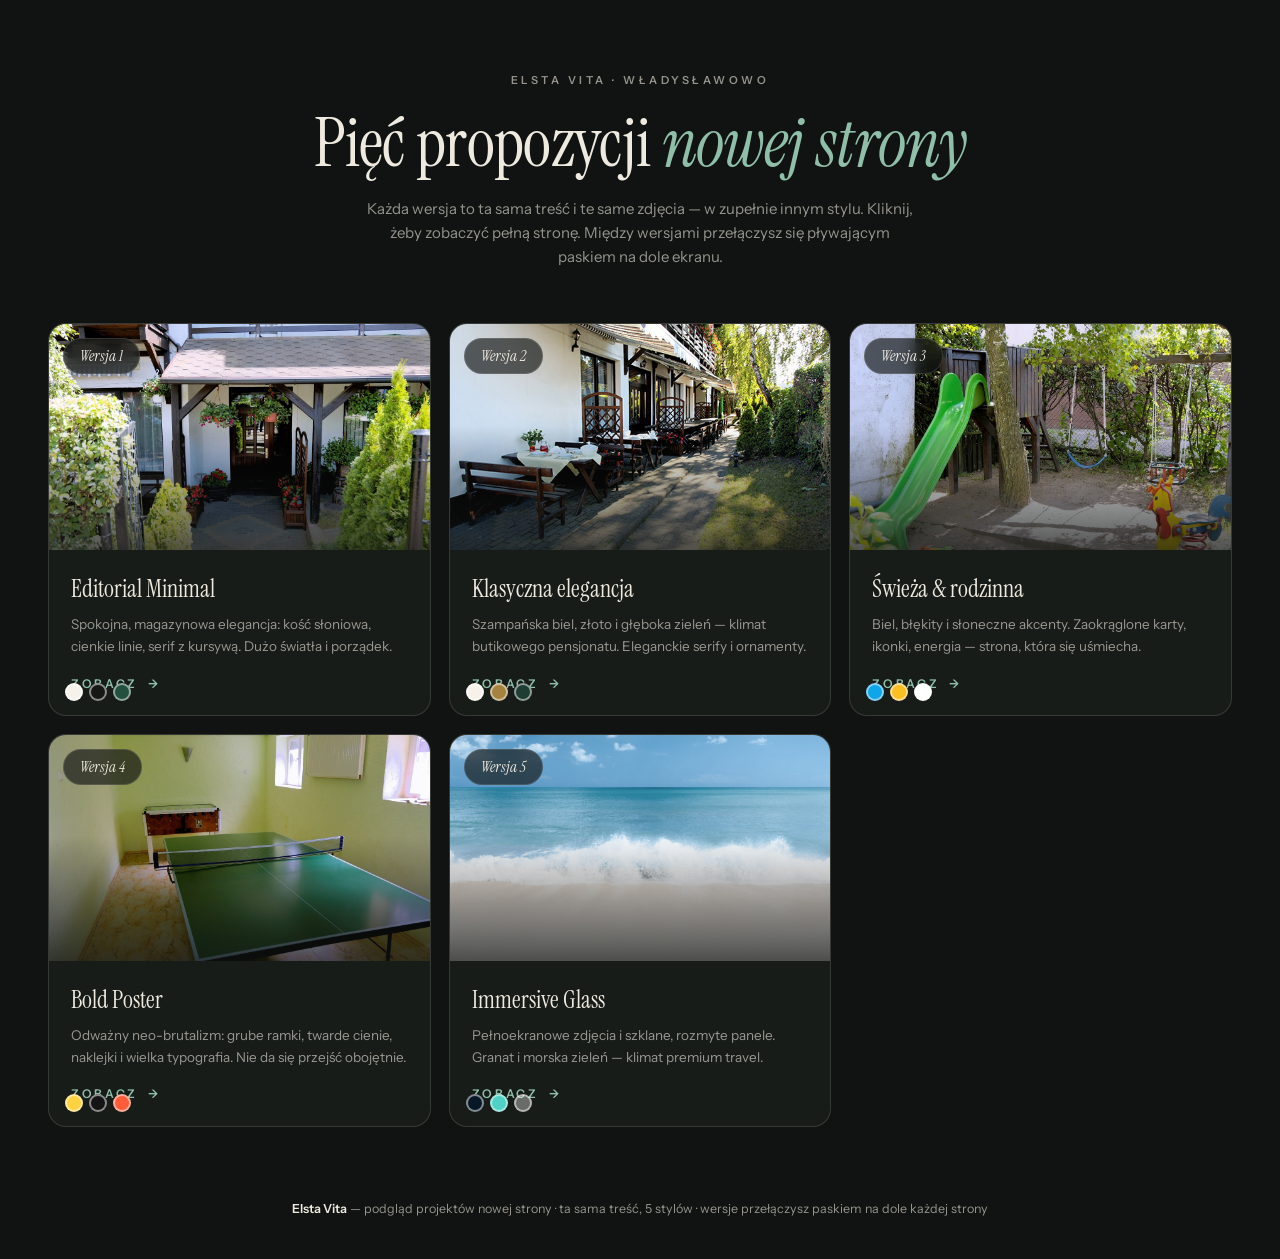
==== commit 023c8fd7: "Dopracowanie wersji: W1 cieplejszy editorial ze split hero, W2 rozjasnione do light luxury, poprawki" ====
--- a/index.html
+++ b/index.html
@@ -72,10 +72,10 @@
       <article class="card">
         <div class="ph"><img src="images/bar/02.jpg" alt="Wersja 2 — Dark Luxury"></div>
         <span class="num">Wersja 2</span>
-        <span class="swatches"><i style="background:#0d100e"></i><i style="background:#c6a870"></i><i style="background:#e9e2d5"></i></span>
+        <span class="swatches"><i style="background:#f6f2e9"></i><i style="background:#a4823f"></i><i style="background:#1f3d32"></i></span>
         <div class="body">
-          <h2>Dark Luxury</h2>
-          <p>Czerń i złoto, klimat butikowego hotelu. Pełnoekranowe zdjęcie na start, eleganckie ramki i ornamenty.</p>
+          <h2>Klasyczna elegancja</h2>
+          <p>Szampańska biel, złoto i głęboka zieleń — klimat butikowego pensjonatu. Eleganckie serify i ornamenty.</p>
           <span class="go">Zobacz <span>→</span></span>
         </div>
         <a class="cover" href="w2.html" aria-label="Zobacz wersję 2"></a>
